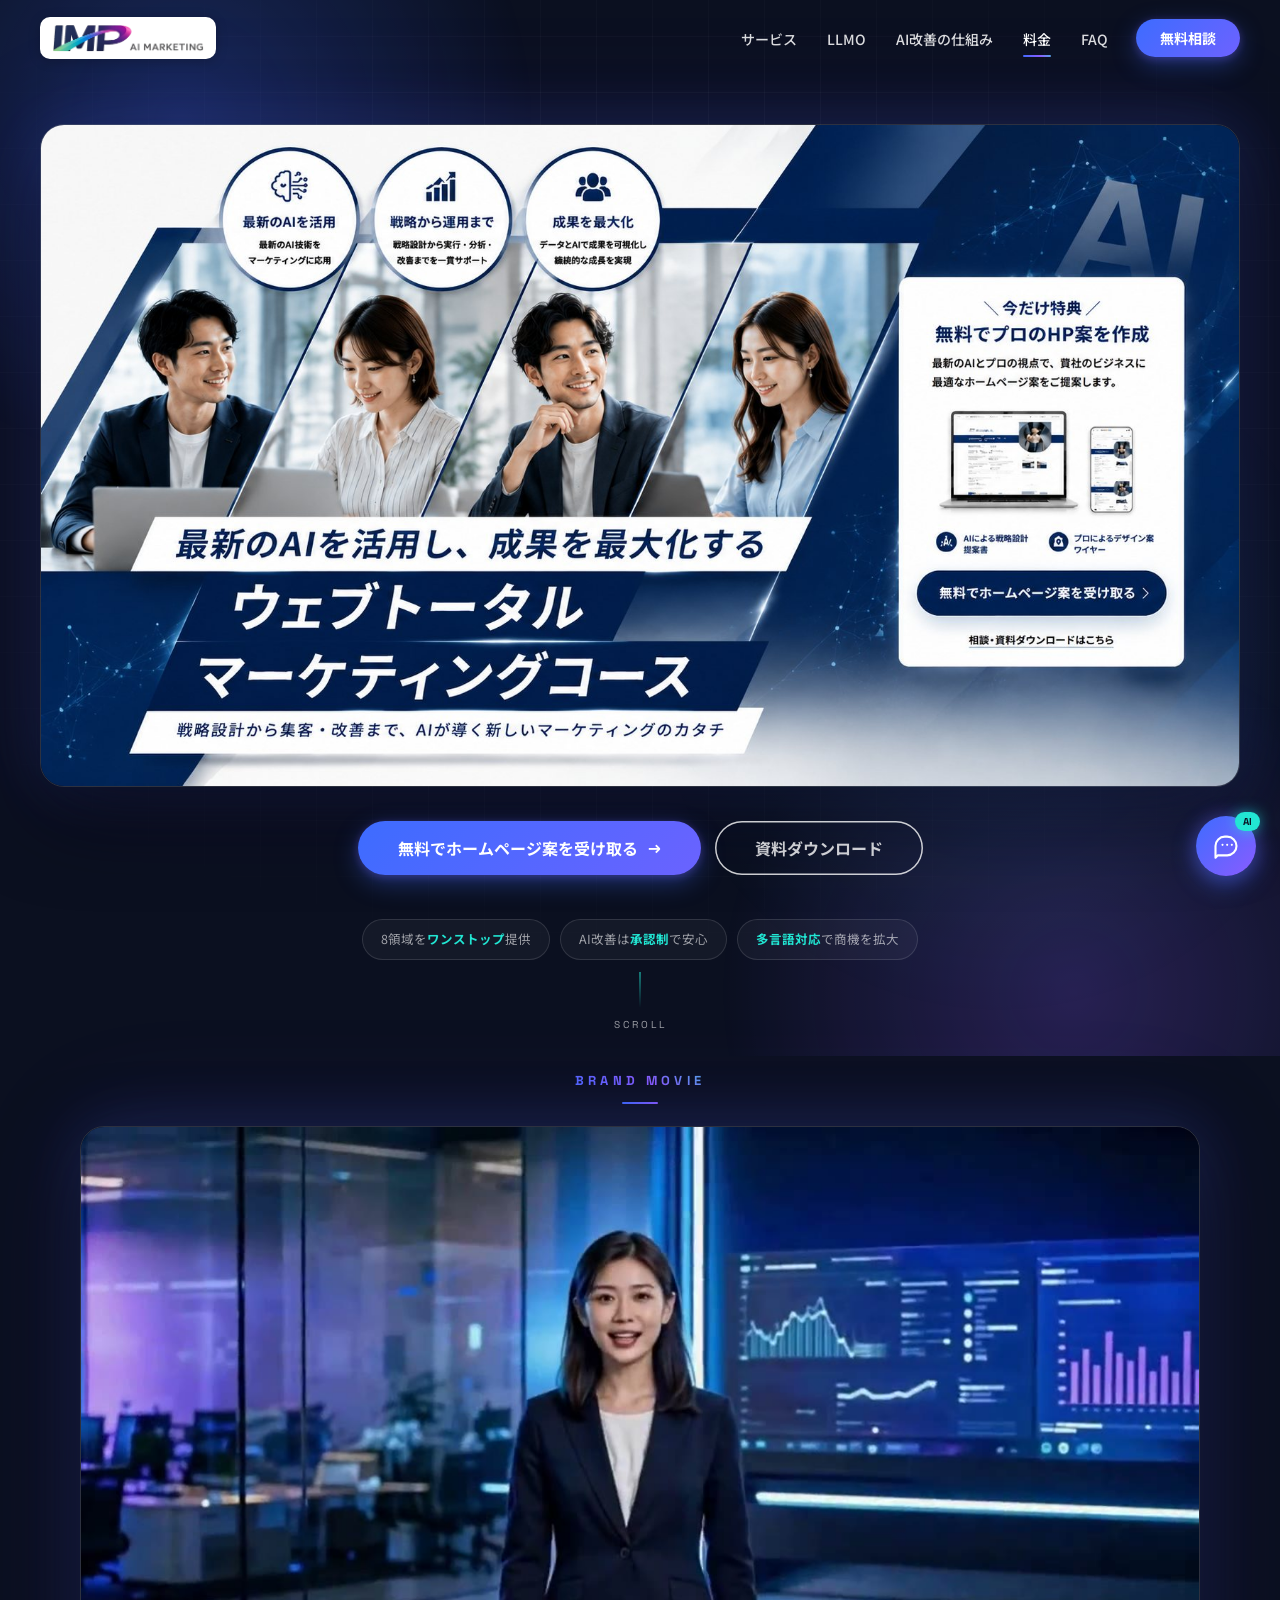
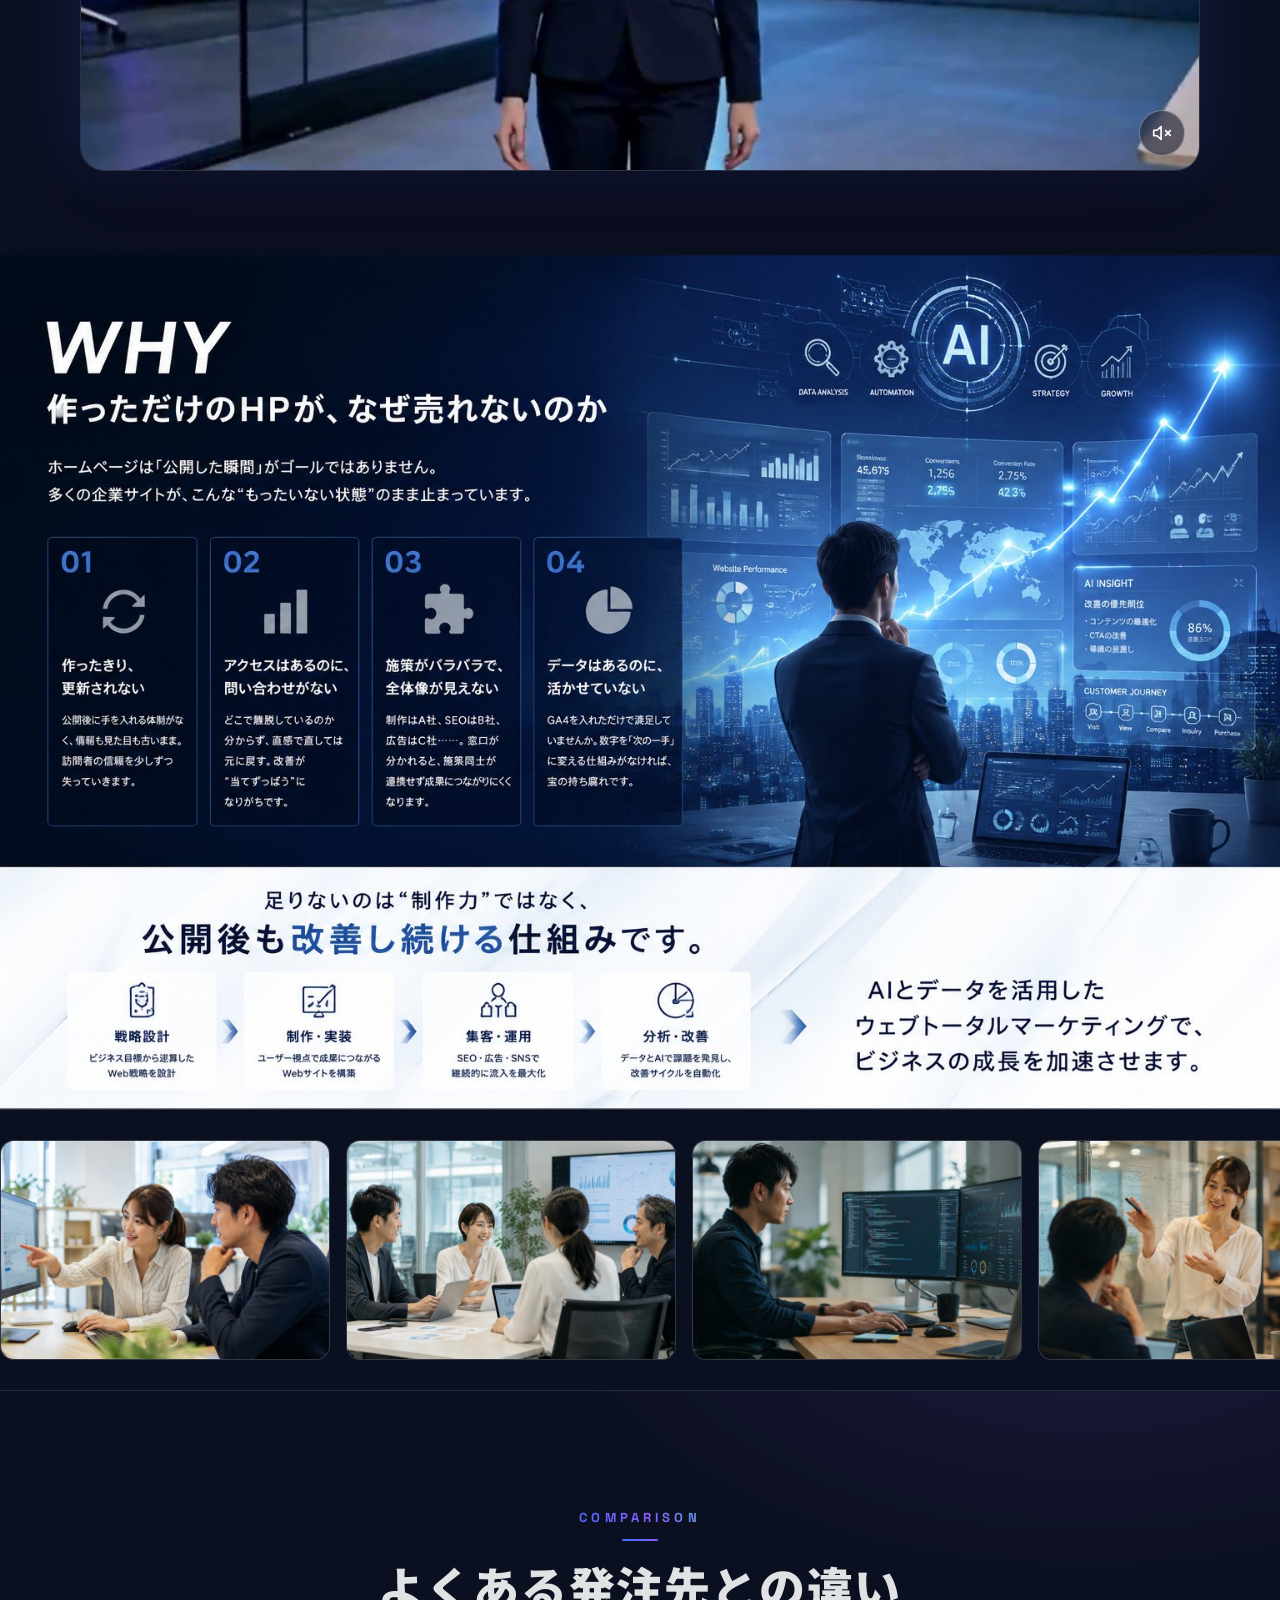
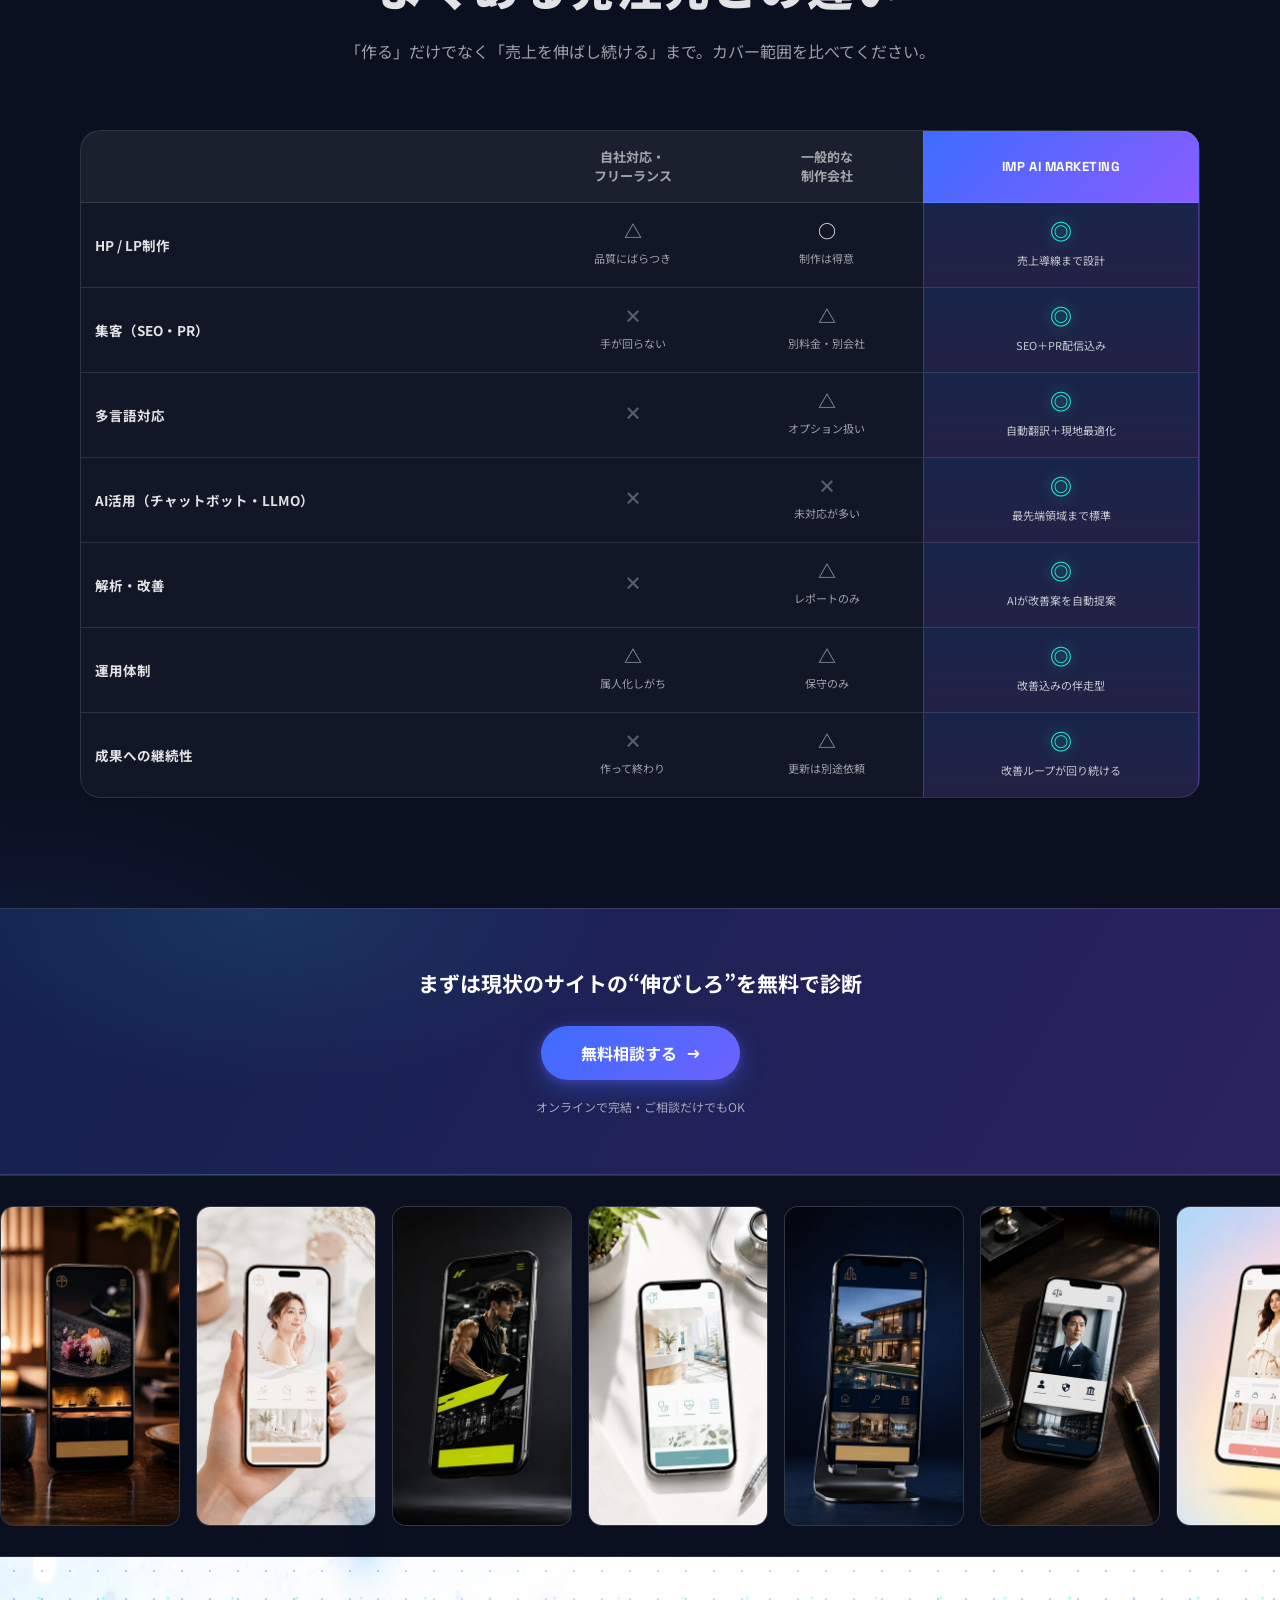
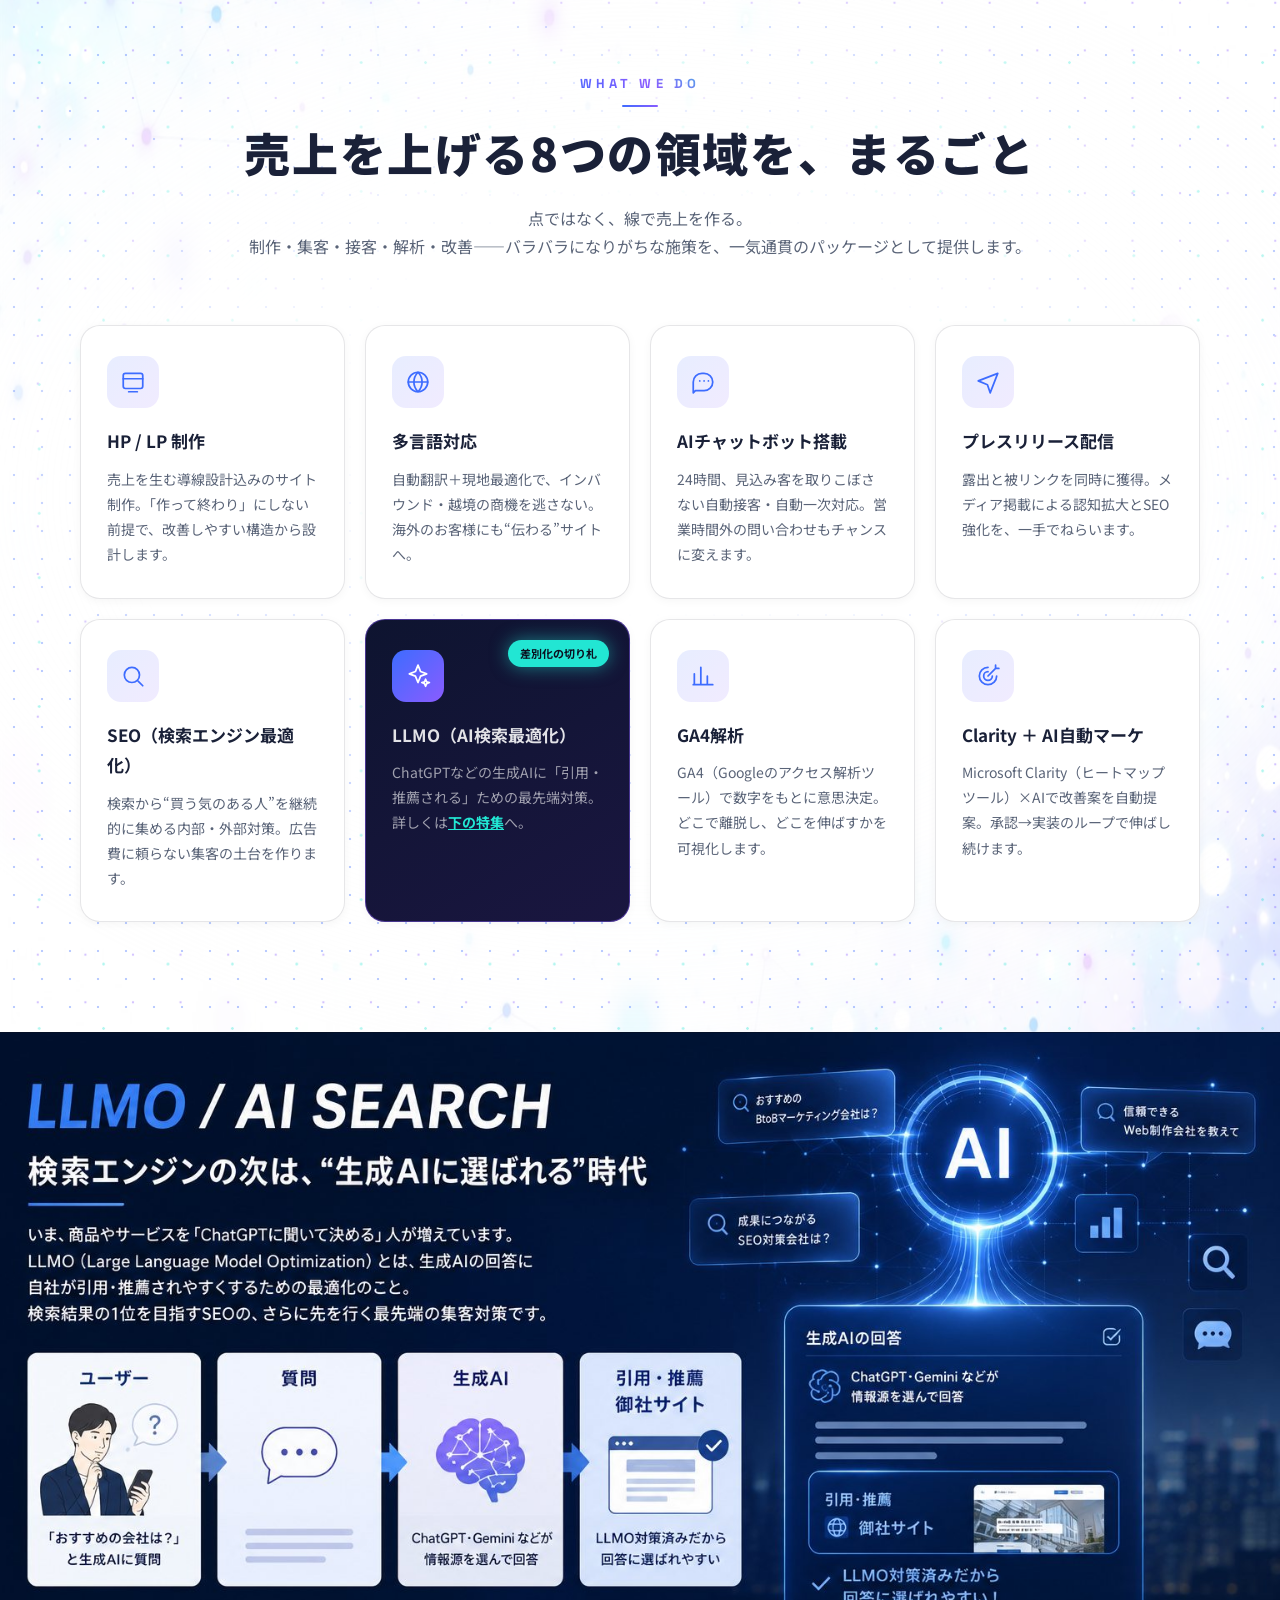
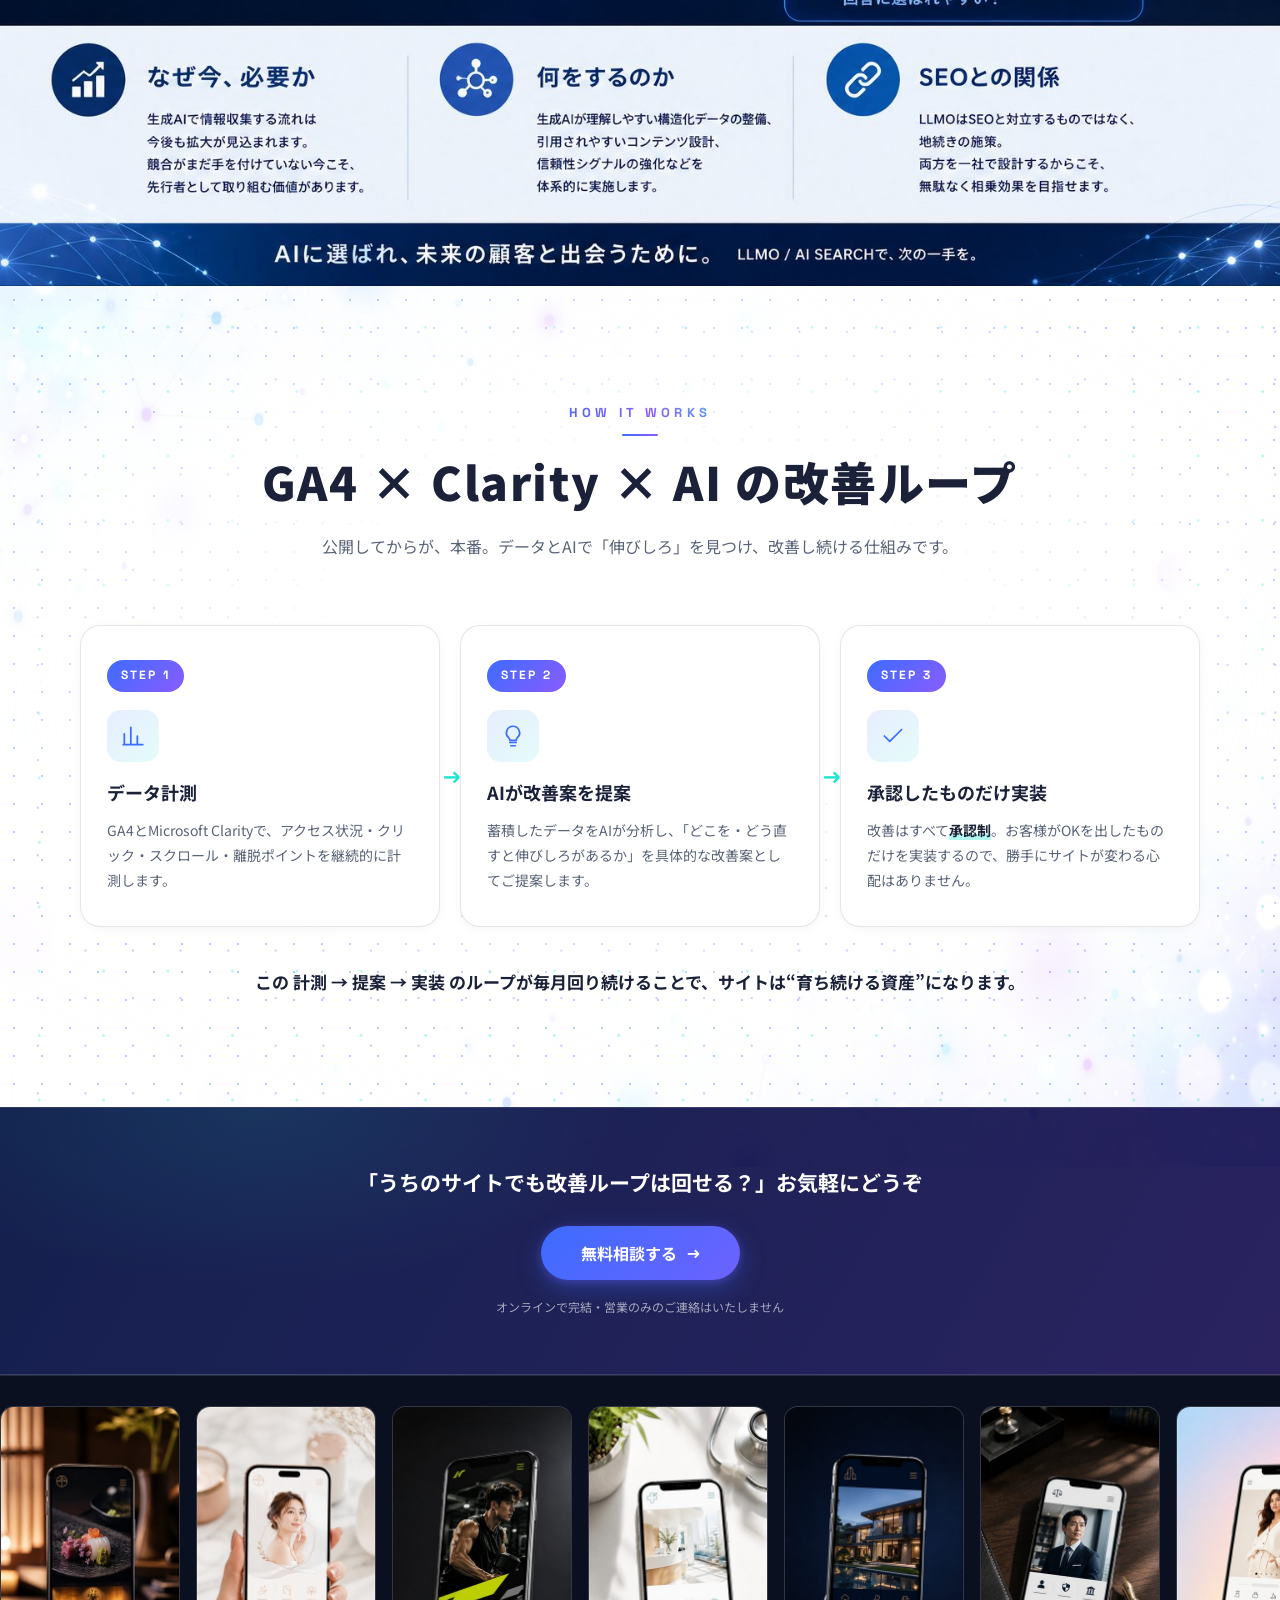
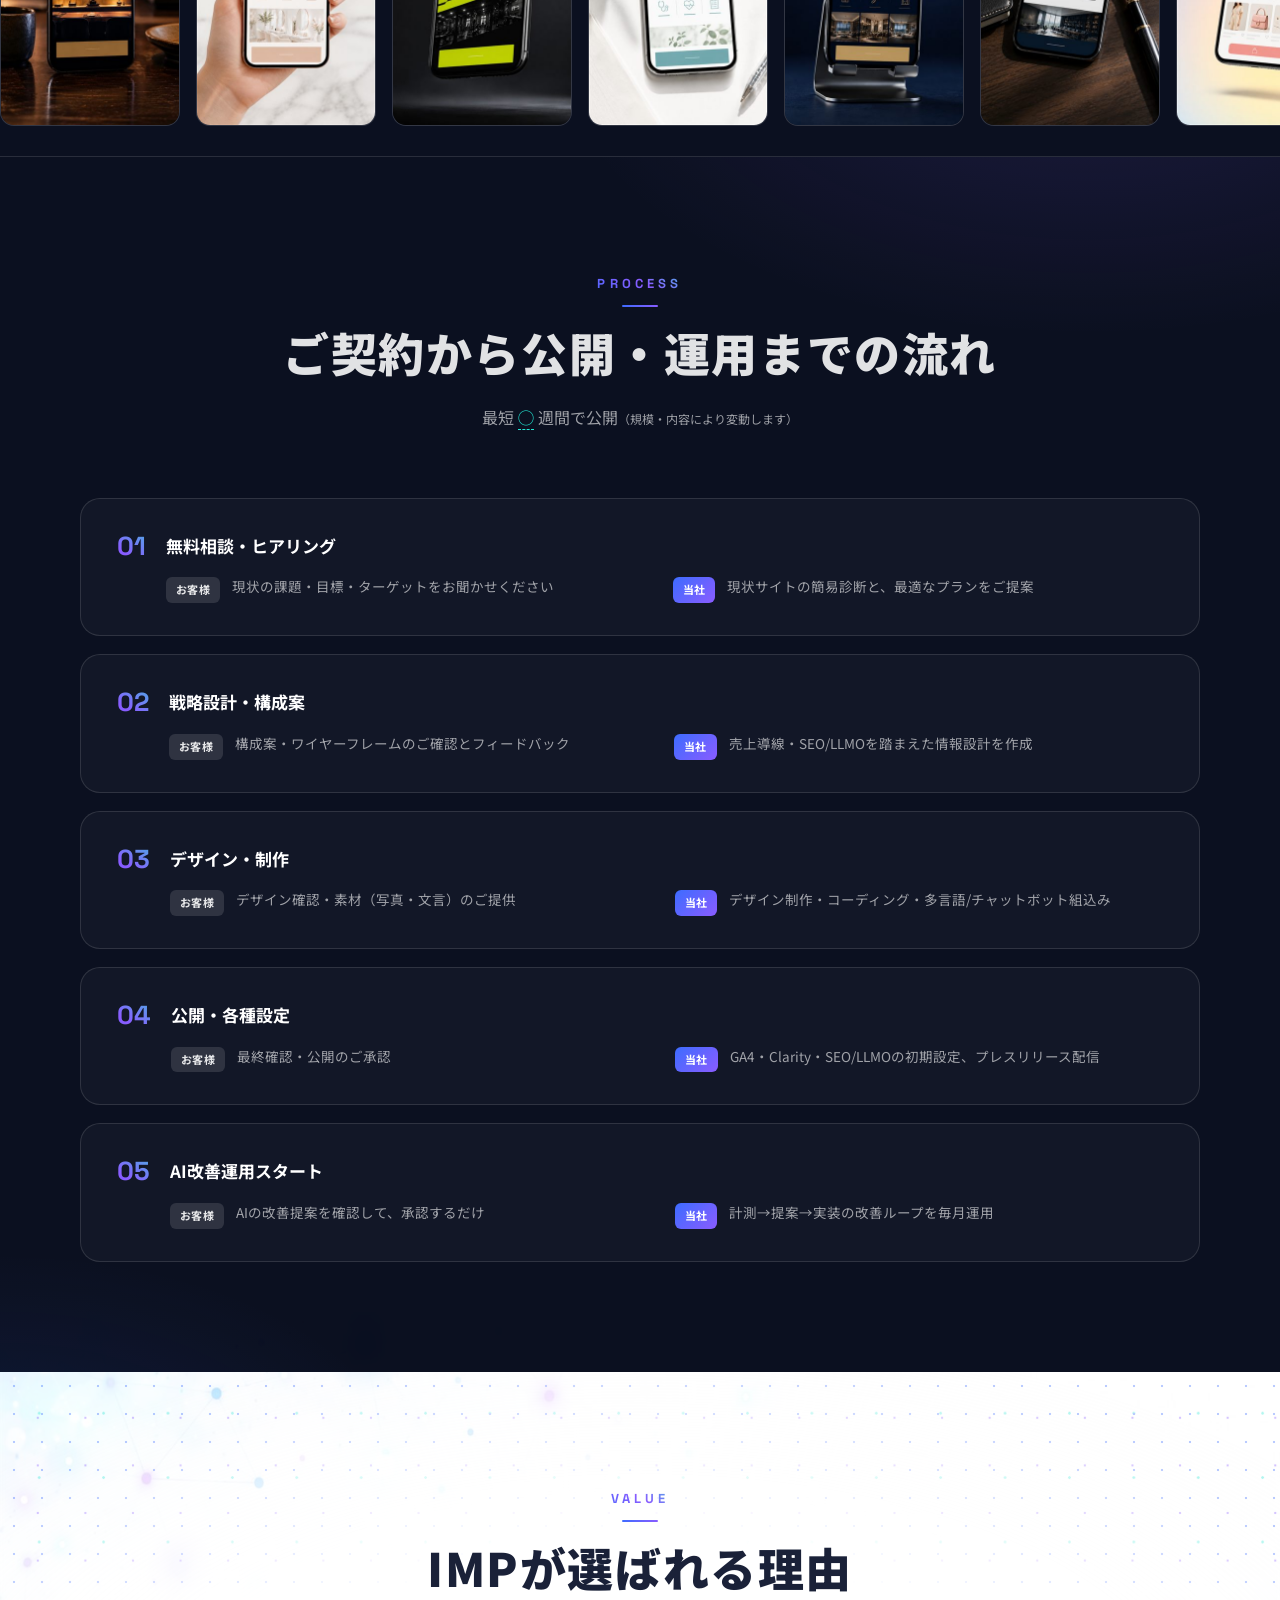
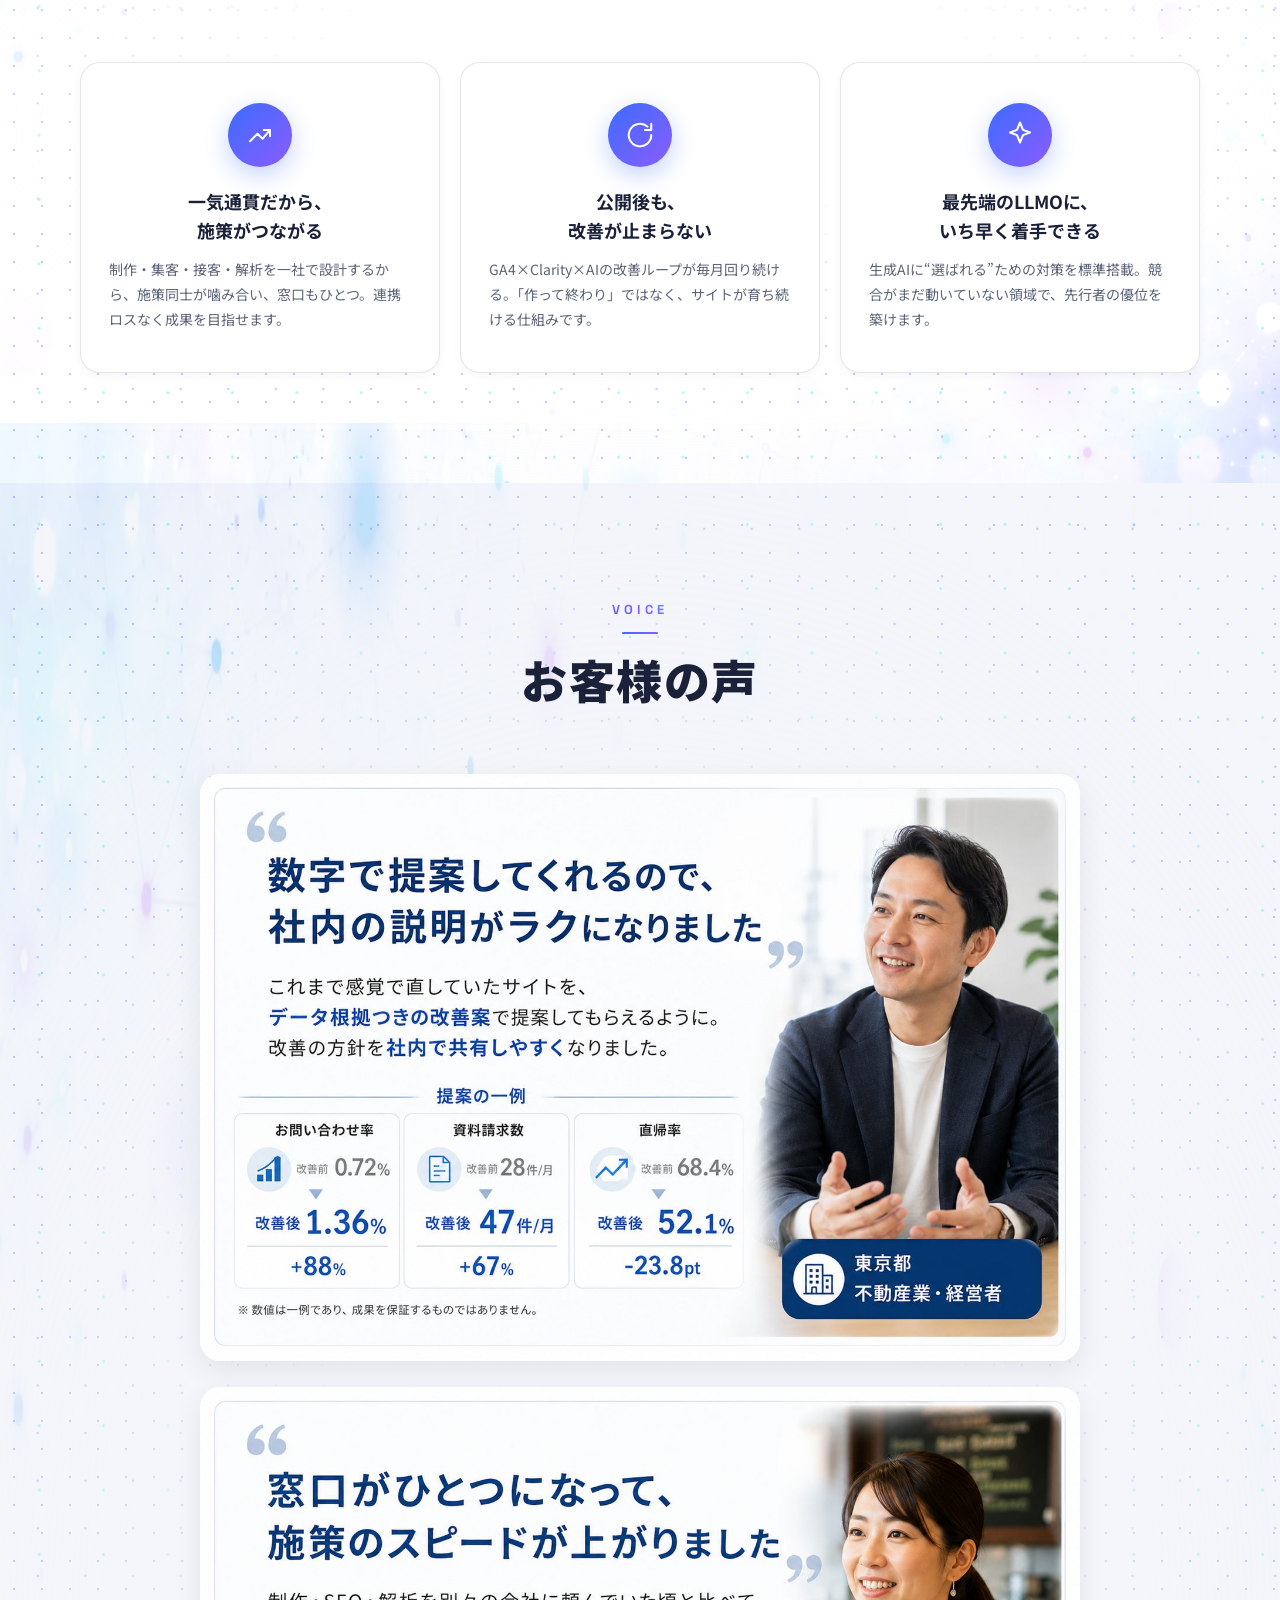
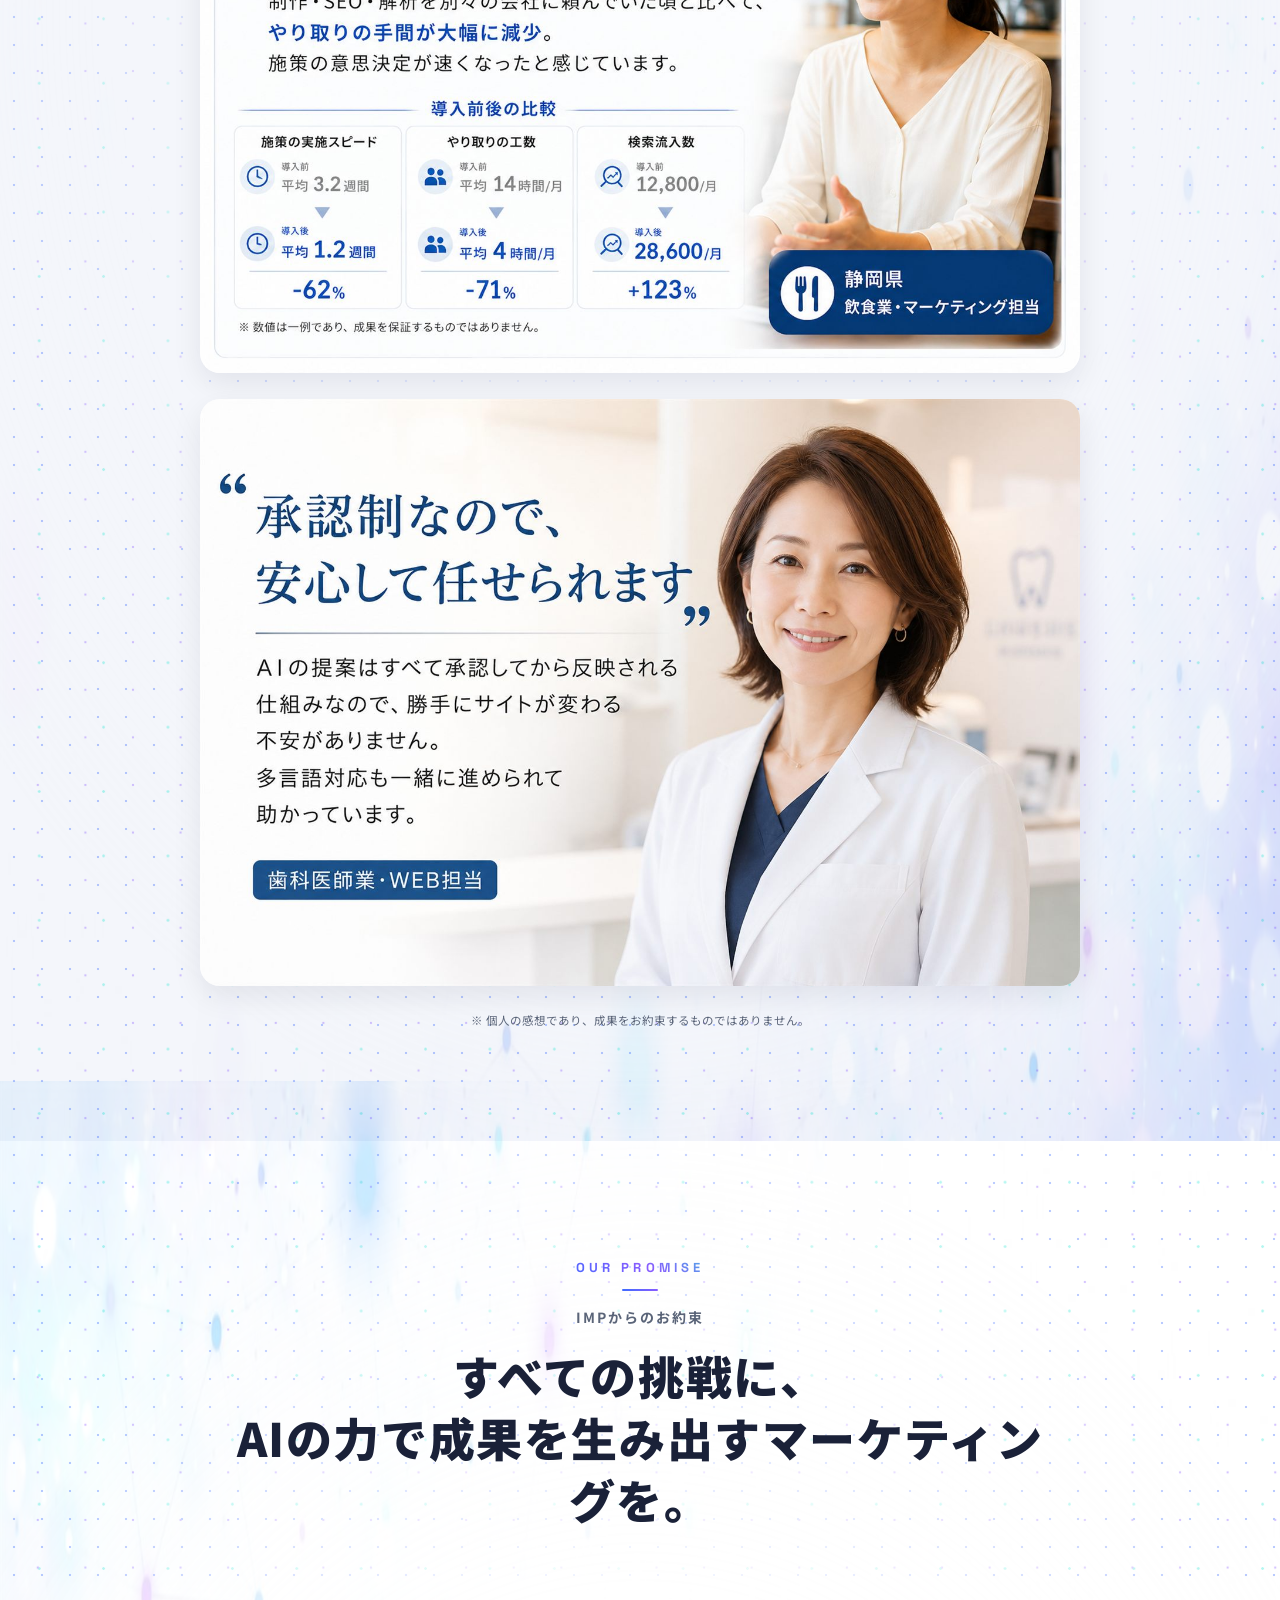
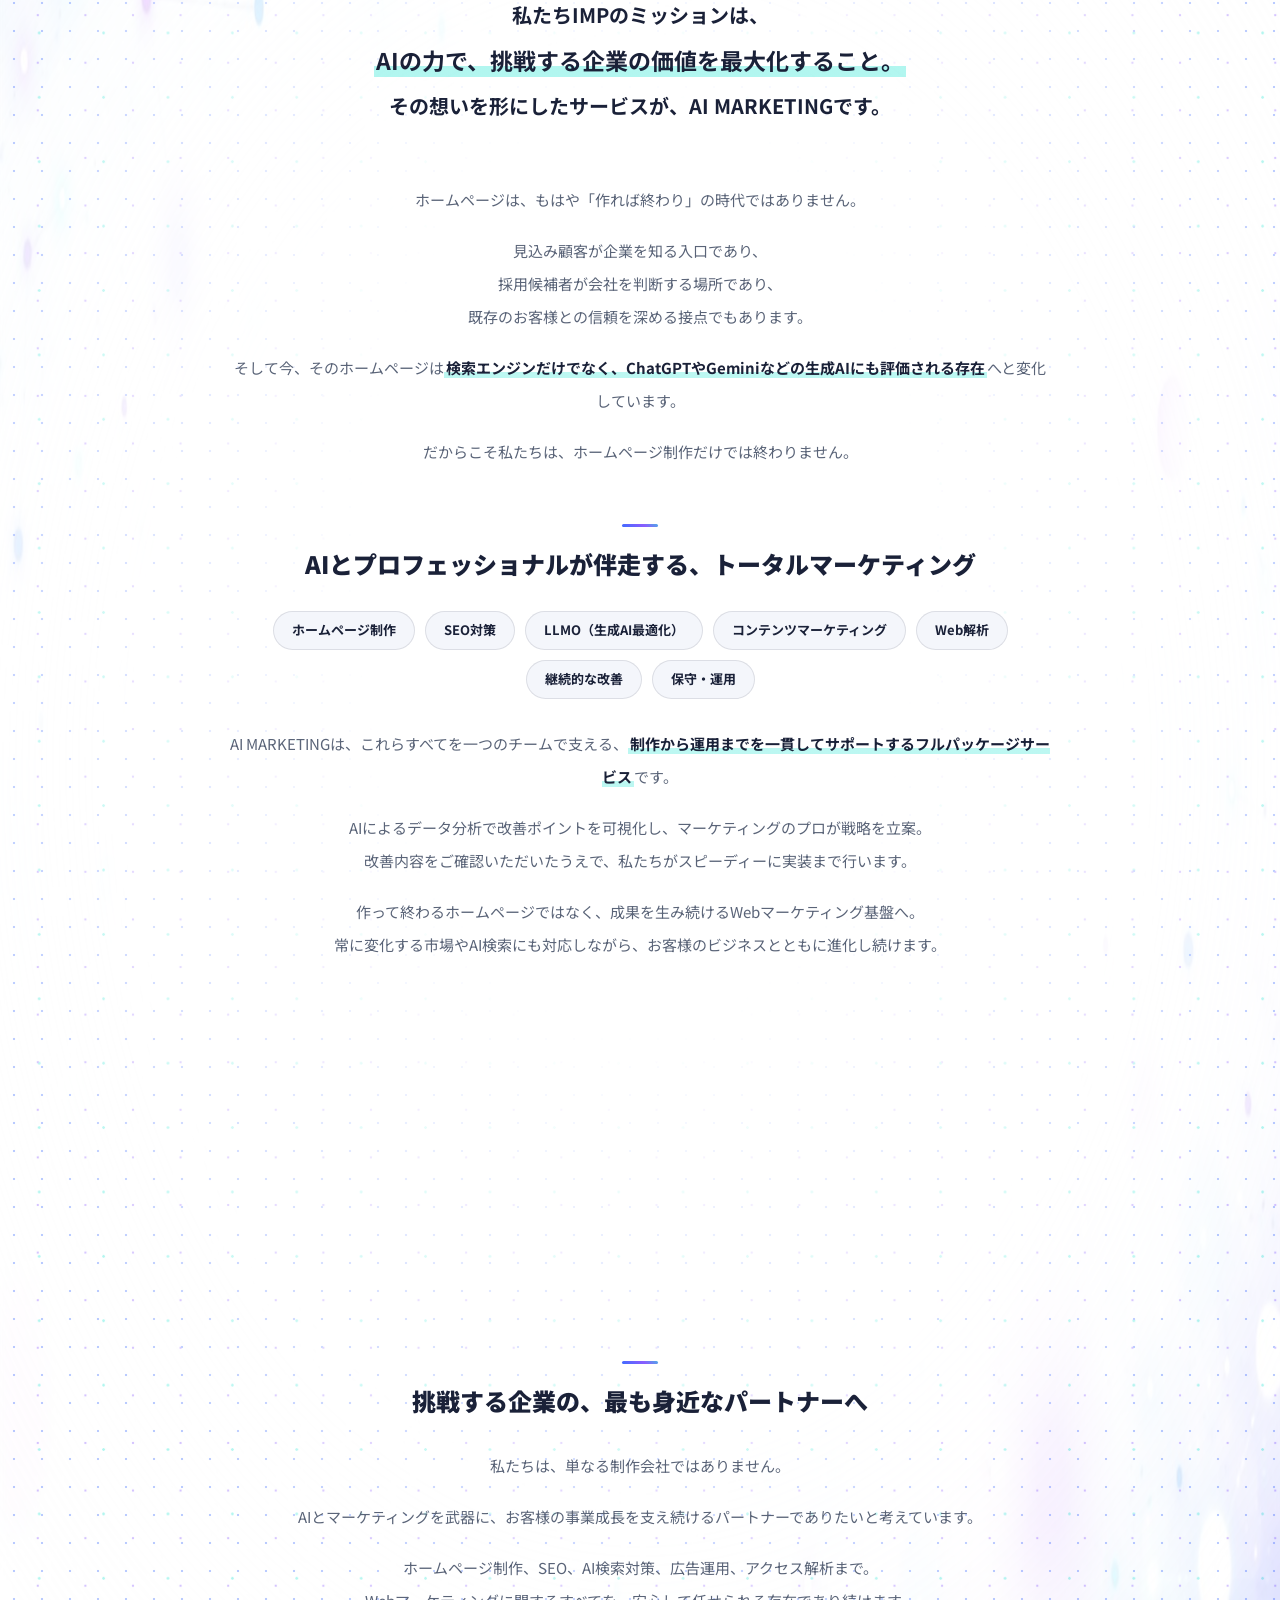
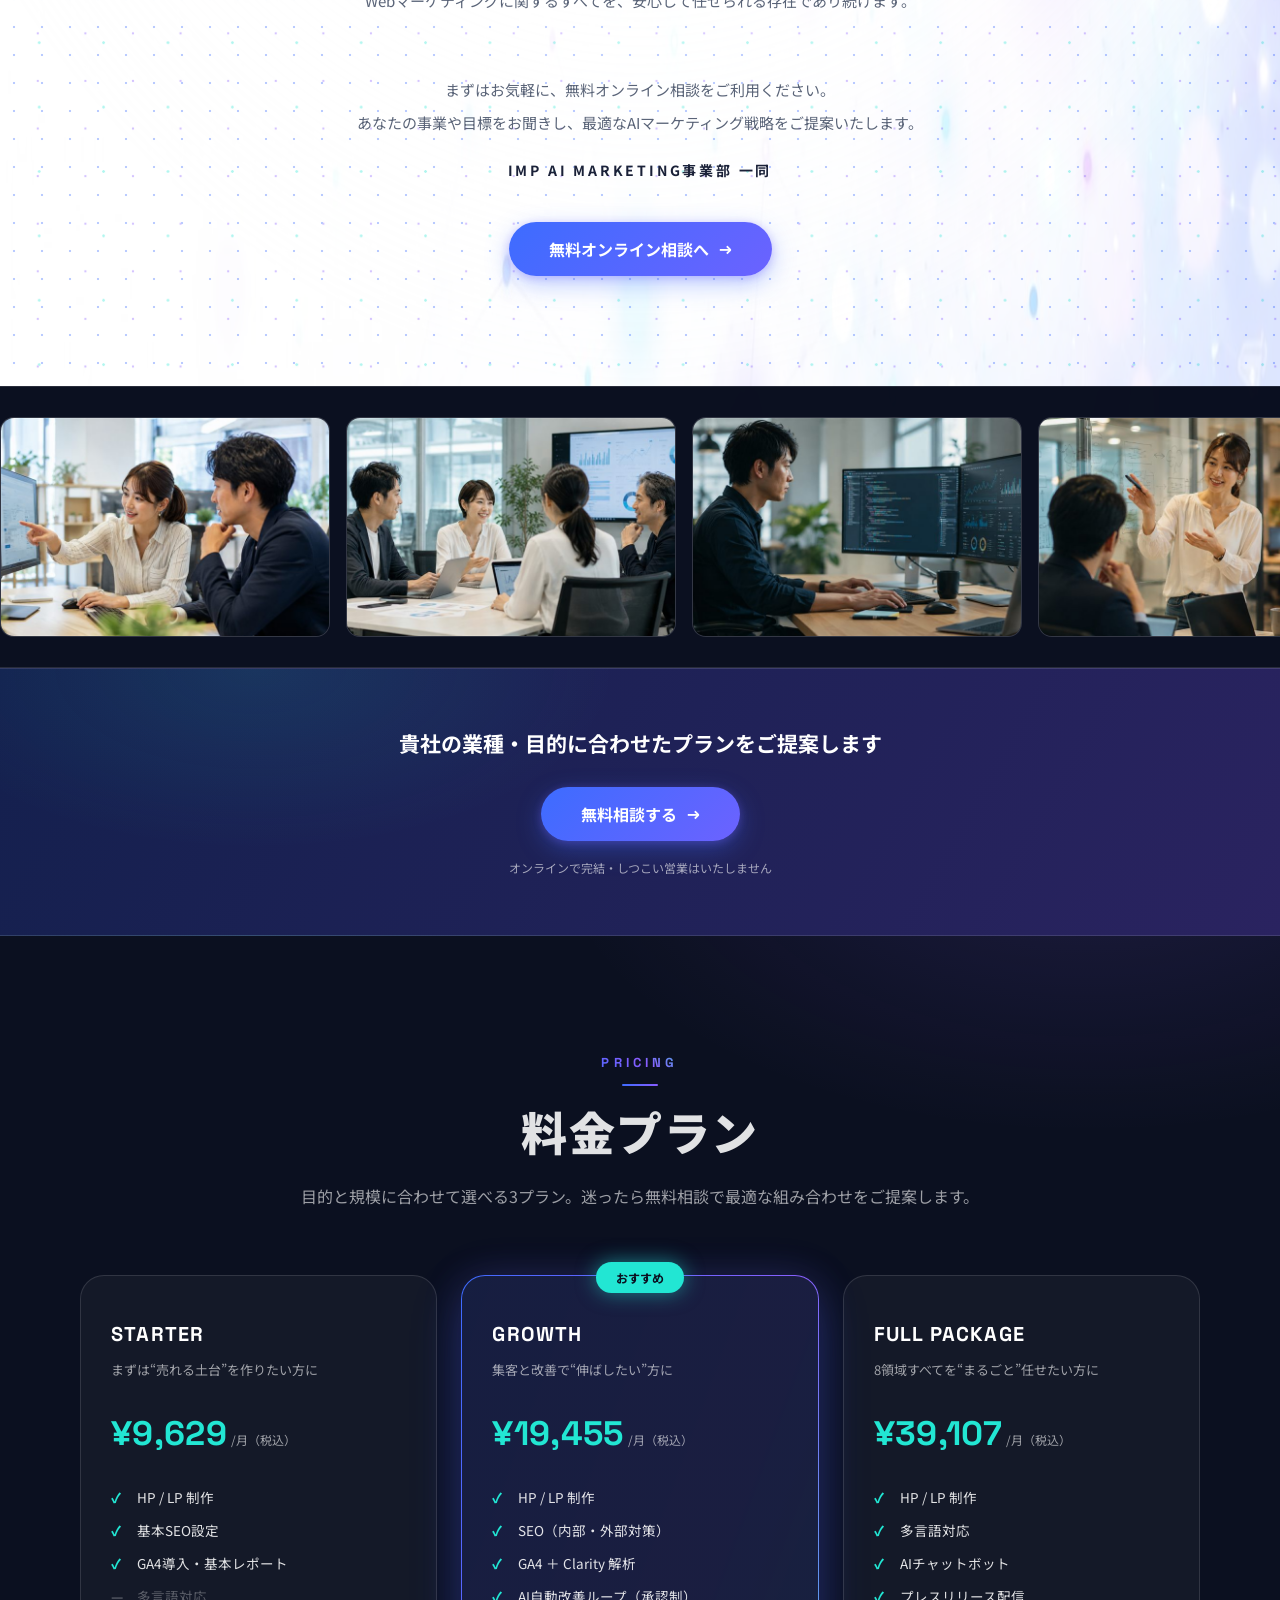
==== index.html @ d8e773b2 "電話番号 050-5574-3220 を追加（フッター・特商法表記・JSON-LD contactPoint・llms.txt） Co-Authored-By: Claude Fable 5 <nor" ====
<!DOCTYPE html>
<html lang="ja">
<head>
  <meta charset="UTF-8">
  <meta name="viewport" content="width=device-width, initial-scale=1.0">

  <!-- ============================================================
       SEO / OGP
       ============================================================ -->
  <title>IMP AI MARKETING｜AI自動マーケティング フルパッケージ - improvement</title>
  <meta name="description" content="AIマーケティングで“作って終わり”をやめる。ホームページ制作（HP・LP）から多言語対応・AIチャットボット・PR・SEO・LLMO・GA4解析まで一社でまるごと。AIが改善案を提案し、承認したものだけ実装する、改善し続けるWebマーケティングを。">
  <meta name="robots" content="index, follow">
  <link rel="canonical" href="https://imp-aicreat.com/">

  <!-- OGP（本番ドメイン基準） -->
  <meta property="og:type" content="website">
  <meta property="og:title" content="IMP AI MARKETING｜AI自動マーケティング フルパッケージ">
  <meta property="og:description" content="HP制作・多言語・AIチャットボット・PR・SEO・LLMO・GA4解析・AI自動改善。売上を上げるWeb施策、ぜんぶ入り。">
  <meta property="og:site_name" content="improvement">
  <meta property="og:locale" content="ja_JP">
  <meta property="og:url" content="https://imp-aicreat.com/">
  <meta property="og:image" content="https://imp-aicreat.com/images/fv.jpg">

  <!-- Twitter Card -->
  <meta name="twitter:card" content="summary_large_image">
  <meta name="twitter:title" content="IMP AI MARKETING｜AI自動マーケティング フルパッケージ">
  <meta name="twitter:description" content="HP制作・多言語・AIチャットボット・PR・SEO・LLMO・GA4解析・AI自動改善。売上を上げるWeb施策、ぜんぶ入り。">
  <meta name="twitter:image" content="https://imp-aicreat.com/images/fv.jpg">

  <!-- アイコン・テーマカラー -->
  <link rel="icon" type="image/png" sizes="192x192" href="images/favicon.png">
  <link rel="apple-touch-icon" href="images/apple-touch-icon.png">
  <meta name="theme-color" content="#0B1020">

  <!-- フォント：和文 Noto Sans JP / 欧文見出し Space Grotesk -->
  <link rel="preconnect" href="https://fonts.googleapis.com">
  <link rel="preconnect" href="https://fonts.gstatic.com" crossorigin>
  <link href="https://fonts.googleapis.com/css2?family=Noto+Sans+JP:wght@400;500;700;900&family=Space+Grotesk:wght@400;500;700&display=swap" rel="stylesheet">

  <link rel="stylesheet" href="style.css">

  <!-- FV画像はLCP要素のため最優先で読み込む -->
  <link rel="preload" as="image" href="images/fv.jpg" fetchpriority="high">

  <!-- ============================================================
       構造化データ（JSON-LD）
       Organization + WebSite + Service（料金Offer付き）+ BreadcrumbList
       ※お客様の声の数値はReview/AggregateRatingとして構造化しない（景表法配慮）
       TODO: 公式SNS開設後、Organization に "sameAs": [URL...] を追加
       ============================================================ -->
  <script type="application/ld+json">
  {
    "@context": "https://schema.org",
    "@graph": [
      {
        "@type": "Organization",
        "@id": "https://imp-aicreat.com/#organization",
        "name": "improvement",
        "alternateName": "IMP",
        "url": "https://imp-aicreat.com/",
        "logo": "https://imp-aicreat.com/images/logo.png",
        "description": "AIの力で挑戦する企業の価値を最大化する、AI自動マーケティングのフルパッケージサービス。",
        "slogan": "Keep improving. ― 改善に、終わりはない。",
        "department": { "@type": "Organization", "name": "IMPメディア事業部" },
        "contactPoint": {
          "@type": "ContactPoint",
          "contactType": "sales",
          "telephone": "+81-50-5574-3220",
          "email": "support@imp-aicreat.com",
          "availableLanguage": ["ja", "en", "zh"]
        }
      },
      {
        "@type": "WebSite",
        "@id": "https://imp-aicreat.com/#website",
        "name": "IMP AI MARKETING",
        "url": "https://imp-aicreat.com/",
        "inLanguage": "ja",
        "publisher": { "@id": "https://imp-aicreat.com/#organization" }
      },
      {
        "@type": "Service",
        "name": "IMP AI MARKETING",
        "serviceType": "AI自動マーケティング／ホームページ制作・運用",
        "provider": { "@id": "https://imp-aicreat.com/#organization" },
        "areaServed": { "@type": "Country", "name": "日本" },
        "description": "HP/LP制作・多言語対応・AIチャットボット・PR配信・SEO・LLMO・GA4解析・AI自動改善を一気通貫で提供するフルパッケージ。",
        "offers": {
          "@type": "OfferCatalog",
          "name": "料金プラン",
          "itemListElement": [
            {
              "@type": "Offer",
              "name": "STARTER",
              "price": "9800",
              "priceCurrency": "JPY",
              "description": "売れる土台を作りたい方向け。月額（税込）",
              "url": "https://imp-aicreat.com/#pricing"
            },
            {
              "@type": "Offer",
              "name": "GROWTH",
              "price": "19800",
              "priceCurrency": "JPY",
              "description": "集客と改善で伸ばしたい方向け。月額（税込）",
              "url": "https://imp-aicreat.com/#pricing"
            },
            {
              "@type": "Offer",
              "name": "FULL PACKAGE",
              "price": "39800",
              "priceCurrency": "JPY",
              "description": "8領域すべてを任せたい方向け。月額（税込）",
              "url": "https://imp-aicreat.com/#pricing"
            }
          ]
        }
      },
      {
        "@type": "BreadcrumbList",
        "itemListElement": [
          {
            "@type": "ListItem",
            "position": 1,
            "name": "ホーム",
            "item": "https://imp-aicreat.com/"
          }
        ]
      }
    ]
  }
  </script>
</head>
<body>

<!-- スクロールプログレスバー（ページ最上部の極細グラデ） -->
<div class="scroll-progress" aria-hidden="true"><span id="scrollProgress"></span></div>

<!-- ============================================================
     ヘッダー（固定 / スクロールで縮小＋半透明ブラー）
     ============================================================ -->
<header class="header" id="header">
  <div class="header__inner">
    <a href="#top" class="header__logo" aria-label="IMP AI MARKETING トップへ">
      <img src="images/logo.png" alt="IMP AI MARKETING" width="640" height="118" fetchpriority="high">
    </a>
    <nav class="gnav" aria-label="グローバルナビゲーション">
      <ul class="gnav__list">
        <li><a href="#what">サービス</a></li>
        <li><a href="#llmo">LLMO</a></li>
        <li><a href="#how">AI改善の仕組み</a></li>
        <li><a href="#pricing">料金</a></li>
        <li><a href="#faq">FAQ</a></li>
      </ul>
    </nav>
    <a href="#contact" class="btn btn--primary header__cta">無料相談</a>
    <button class="menu-btn" id="menuBtn" aria-label="メニューを開く" aria-expanded="false" aria-controls="spMenu">
      <span></span><span></span><span></span>
    </button>
  </div>
  <!-- スマホ用メニュー -->
  <nav class="sp-menu" id="spMenu" aria-label="モバイルナビゲーション">
    <ul>
      <li><a href="#what">サービス</a></li>
      <li><a href="#llmo">LLMO（AI検索最適化）</a></li>
      <li><a href="#how">AI改善の仕組み</a></li>
      <li><a href="#process">制作の流れ</a></li>
      <li><a href="#pricing">料金プラン</a></li>
      <li><a href="#faq">よくある質問</a></li>
      <li><a href="#contact" class="sp-menu__cta">無料相談する</a></li>
    </ul>
  </nav>
</header>

<main id="top">

<!-- ============================================================
     1. ヒーロー（メインビジュアル）
     ============================================================ -->
<section class="hero" id="hero">
  <div class="hero__bg" aria-hidden="true">
    <div class="hero__grid"></div>
    <div class="hero__aurora hero__aurora--1"></div>
    <div class="hero__aurora hero__aurora--2"></div>
    <div class="hero__aurora hero__aurora--3"></div>
  </div>
  <div class="hero__inner hero__inner--fv">
    <h1 class="sr-only">最新のAIを活用し、成果を最大化する ウェブトータルマーケティングコース｜IMP AI MARKETING</h1>
    <!-- FVキービジュアル：画像内に特典カードがあるため全体を相談フォームへのリンクにする -->
    <a href="#contact" class="hero__fv reveal-fv" aria-label="今だけ特典：無料でプロのHP案を作成。無料相談フォームへ">
      <img src="images/fv.jpg" width="1688" height="932" fetchpriority="high"
           alt="最新のAIを活用し、成果を最大化する ウェブトータルマーケティングコース。戦略設計から集客・改善まで、AIが導く新しいマーケティングのカタチ。今だけ特典：無料でプロのHP案を作成">
    </a>
    <div class="hero__cta hero__seq hero__seq--1">
      <a href="#contact" class="btn btn--primary btn--lg" data-magnetic>無料でホームページ案を受け取る<span class="btn__arrow" aria-hidden="true">→</span></a>
      <a href="#contact" class="btn btn--ghost btn--lg" data-magnetic>資料ダウンロード</a>
    </div>
    <!-- 信頼バッジ（事実ベースのみ） -->
    <ul class="hero__badges hero__seq hero__seq--2">
      <li><span data-countup="8">8</span>領域を<strong>ワンストップ</strong>提供</li>
      <li>AI改善は<strong>承認制</strong>で安心</li>
      <li><strong>多言語対応</strong>で商機を拡大</li>
    </ul>
  </div>
  <div class="hero__scroll" aria-hidden="true"><span></span>SCROLL</div>
</section>

<!-- ============================================================
     ブランドムービー（ヒーロー直下）
     ミュート自動再生＋ループ。画面外では自動停止して負荷を抑える。
     音声は右下のボタンでON/OFF（reduced-motion時は自動再生せず
     ネイティブコントロールを表示）
     ============================================================ -->
<section class="movie" aria-label="サービス紹介ムービー">
  <div class="container movie__inner">
    <p class="section-label reveal">BRAND MOVIE</p>
    <div class="movie__frame reveal">
      <video id="brandMovie"
             src="videos/imp-movie.mp4"
             poster="videos/imp-movie-poster.jpg"
             width="1280" height="736"
             autoplay muted loop playsinline preload="metadata"
             aria-label="IMP AI MARKETING サービス紹介ムービー（テロップ付き）"></video>
      <button type="button" class="movie__sound" id="movieSound" aria-label="音声をオンにする" aria-pressed="false">
        <!-- 音声OFF時のアイコン -->
        <svg class="movie__icon-off" viewBox="0 0 24 24" fill="none" stroke="currentColor" stroke-width="1.8" stroke-linecap="round" stroke-linejoin="round" aria-hidden="true"><path d="M11 5 6.5 9H3v6h3.5L11 19V5z"/><path d="M16 9.5l5 5M21 9.5l-5 5"/></svg>
        <!-- 音声ON時のアイコン -->
        <svg class="movie__icon-on" viewBox="0 0 24 24" fill="none" stroke="currentColor" stroke-width="1.8" stroke-linecap="round" stroke-linejoin="round" aria-hidden="true"><path d="M11 5 6.5 9H3v6h3.5L11 19V5z"/><path d="M15.5 8.5a5 5 0 0 1 0 7M18.5 6a9 9 0 0 1 0 12"/></svg>
      </button>
    </div>
  </div>
</section>

<!-- ============================================================
     2. 課題提起（WHY）※デザイン画像で丸ごと表示
     ============================================================ -->
<section class="section-visual" id="why">
  <h2 class="sr-only">WHY──作っただけのHPが、なぜ売れないのか</h2>
  <img src="images/why.jpg" width="1536" height="1024" loading="lazy" decoding="async"
       class="section-visual__img reveal img-mask"
       alt="作っただけのHPが、なぜ売れないのか。よくある4つの課題：01 作ったきり更新されない、02 アクセスはあるのに問い合わせがない、03 施策がバラバラで全体像が見えない、04 データはあるのに活かせていない。足りないのは“制作力”ではなく、公開後も改善し続ける仕組みです。戦略設計・制作実装・集客運用・分析改善のサイクルを、AIとデータを活用したウェブトータルマーケティングで加速させます。">
</section>

<!-- ============================================================
     無限マーキー（画像帯が自動で左へ流れ続けるギャラリー）
     TODO: 要確認（images/marquee/01.jpg〜08.jpg は仮画像。
     実画像を同じファイル名で上書きすればHTMLの変更は不要。
     枚数を変える場合は下のセットA・Bを同じ内容に揃えること）
     ============================================================ -->
<section class="marquee" aria-label="ギャラリー">
  <div class="marquee__viewport">
    <!-- 画像セットA -->
    <ul class="marquee__track">
      <li class="marquee__item"><img src="images/marquee/01.jpg" width="800" height="450" alt="" loading="lazy" decoding="async"></li>
      <li class="marquee__item"><img src="images/marquee/02.jpg" width="800" height="450" alt="" loading="lazy" decoding="async"></li>
      <li class="marquee__item"><img src="images/marquee/03.jpg" width="800" height="450" alt="" loading="lazy" decoding="async"></li>
      <li class="marquee__item"><img src="images/marquee/04.jpg" width="800" height="450" alt="" loading="lazy" decoding="async"></li>
      <li class="marquee__item"><img src="images/marquee/05.jpg" width="800" height="450" alt="" loading="lazy" decoding="async"></li>
      <li class="marquee__item"><img src="images/marquee/06.jpg" width="800" height="450" alt="" loading="lazy" decoding="async"></li>
      <li class="marquee__item"><img src="images/marquee/07.jpg" width="800" height="450" alt="" loading="lazy" decoding="async"></li>
      <li class="marquee__item"><img src="images/marquee/08.jpg" width="800" height="450" alt="" loading="lazy" decoding="async"></li>
    </ul>
    <!-- 画像セットB（Aの完全複製。ループの継ぎ目を消すためのもの） -->
    <ul class="marquee__track" aria-hidden="true">
      <li class="marquee__item"><img src="images/marquee/01.jpg" width="800" height="450" alt="" loading="lazy" decoding="async"></li>
      <li class="marquee__item"><img src="images/marquee/02.jpg" width="800" height="450" alt="" loading="lazy" decoding="async"></li>
      <li class="marquee__item"><img src="images/marquee/03.jpg" width="800" height="450" alt="" loading="lazy" decoding="async"></li>
      <li class="marquee__item"><img src="images/marquee/04.jpg" width="800" height="450" alt="" loading="lazy" decoding="async"></li>
      <li class="marquee__item"><img src="images/marquee/05.jpg" width="800" height="450" alt="" loading="lazy" decoding="async"></li>
      <li class="marquee__item"><img src="images/marquee/06.jpg" width="800" height="450" alt="" loading="lazy" decoding="async"></li>
      <li class="marquee__item"><img src="images/marquee/07.jpg" width="800" height="450" alt="" loading="lazy" decoding="async"></li>
      <li class="marquee__item"><img src="images/marquee/08.jpg" width="800" height="450" alt="" loading="lazy" decoding="async"></li>
    </ul>
  </div>
</section>

<!-- ============================================================
     3. 比較表（COMPARISON）
     ============================================================ -->
<section class="section section--dark" id="comparison">
  <div class="container">
    <header class="section-head reveal">
      <p class="section-label">COMPARISON</p>
      <h2 class="section-title">よくある発注先との違い</h2>
      <p class="section-lead">「作る」だけでなく「売上を伸ばし続ける」まで。カバー範囲を比べてください。</p>
    </header>
    <!-- モバイルのみ表示されるスワイプ誘導 -->
    <p class="table-hint">👉 表は横にスワイプして比較できます</p>
    <div class="table-wrap reveal">
      <table class="compare-table">
        <thead>
          <tr>
            <th scope="col" class="compare-table__axis"></th>
            <th scope="col">自社対応・<br>フリーランス</th>
            <th scope="col">一般的な<br>制作会社</th>
            <th scope="col" class="is-ours"><span class="compare-table__brand">IMP AI MARKETING</span></th>
          </tr>
        </thead>
        <tbody>
          <tr>
            <th scope="row">HP / LP制作</th>
            <td><span class="mark mark--tri">△</span><small>品質にばらつき</small></td>
            <td><span class="mark mark--ok">○</span><small>制作は得意</small></td>
            <td class="is-ours"><span class="mark mark--best">◎</span><small>売上導線まで設計</small></td>
          </tr>
          <tr>
            <th scope="row">集客（SEO・PR）</th>
            <td><span class="mark mark--ng">×</span><small>手が回らない</small></td>
            <td><span class="mark mark--tri">△</span><small>別料金・別会社</small></td>
            <td class="is-ours"><span class="mark mark--best">◎</span><small>SEO＋PR配信込み</small></td>
          </tr>
          <tr>
            <th scope="row">多言語対応</th>
            <td><span class="mark mark--ng">×</span></td>
            <td><span class="mark mark--tri">△</span><small>オプション扱い</small></td>
            <td class="is-ours"><span class="mark mark--best">◎</span><small>自動翻訳＋現地最適化</small></td>
          </tr>
          <tr>
            <th scope="row">AI活用（チャットボット・LLMO）</th>
            <td><span class="mark mark--ng">×</span></td>
            <td><span class="mark mark--ng">×</span><small>未対応が多い</small></td>
            <td class="is-ours"><span class="mark mark--best">◎</span><small>最先端領域まで標準</small></td>
          </tr>
          <tr>
            <th scope="row">解析・改善</th>
            <td><span class="mark mark--ng">×</span></td>
            <td><span class="mark mark--tri">△</span><small>レポートのみ</small></td>
            <td class="is-ours"><span class="mark mark--best">◎</span><small>AIが改善案を自動提案</small></td>
          </tr>
          <tr>
            <th scope="row">運用体制</th>
            <td><span class="mark mark--tri">△</span><small>属人化しがち</small></td>
            <td><span class="mark mark--tri">△</span><small>保守のみ</small></td>
            <td class="is-ours"><span class="mark mark--best">◎</span><small>改善込みの伴走型</small></td>
          </tr>
          <tr>
            <th scope="row">成果への継続性</th>
            <td><span class="mark mark--ng">×</span><small>作って終わり</small></td>
            <td><span class="mark mark--tri">△</span><small>更新は別途依頼</small></td>
            <td class="is-ours"><span class="mark mark--best">◎</span><small>改善ループが回り続ける</small></td>
          </tr>
        </tbody>
      </table>
    </div>
  </div>
</section>

<!-- CTA帯 1 -->
<section class="cta-band">
  <div class="container cta-band__inner reveal">
    <p class="cta-band__copy">まずは現状のサイトの“伸びしろ”を無料で診断</p>
    <a href="#contact" class="btn btn--primary btn--lg">無料相談する<span class="btn__arrow" aria-hidden="true">→</span></a>
    <p class="cta-band__note">オンラインで完結・ご相談だけでもOK</p>
  </div>
</section>

<!-- 無限マーキー（縦型・CTA帯1の直下）
     TODO: 画像差し替え時は images/marquee/p01.jpg〜p08.jpg を同名で上書き -->
<section class="marquee marquee--portrait" aria-label="ギャラリー">
  <div class="marquee__viewport">
    <!-- 画像セットA -->
    <ul class="marquee__track">
      <li class="marquee__item"><img src="images/marquee/p01.jpg" width="360" height="640" alt="" loading="lazy" decoding="async"></li>
      <li class="marquee__item"><img src="images/marquee/p02.jpg" width="360" height="640" alt="" loading="lazy" decoding="async"></li>
      <li class="marquee__item"><img src="images/marquee/p03.jpg" width="360" height="640" alt="" loading="lazy" decoding="async"></li>
      <li class="marquee__item"><img src="images/marquee/p04.jpg" width="360" height="640" alt="" loading="lazy" decoding="async"></li>
      <li class="marquee__item"><img src="images/marquee/p05.jpg" width="360" height="640" alt="" loading="lazy" decoding="async"></li>
      <li class="marquee__item"><img src="images/marquee/p06.jpg" width="360" height="640" alt="" loading="lazy" decoding="async"></li>
      <li class="marquee__item"><img src="images/marquee/p07.jpg" width="360" height="640" alt="" loading="lazy" decoding="async"></li>
      <li class="marquee__item"><img src="images/marquee/p08.jpg" width="360" height="640" alt="" loading="lazy" decoding="async"></li>
      <li class="marquee__item"><img src="images/marquee/p09.jpg" width="360" height="640" alt="" loading="lazy" decoding="async"></li>
      <li class="marquee__item"><img src="images/marquee/p10.jpg" width="360" height="640" alt="" loading="lazy" decoding="async"></li>
      <li class="marquee__item"><img src="images/marquee/p11.jpg" width="360" height="640" alt="" loading="lazy" decoding="async"></li>
      <li class="marquee__item"><img src="images/marquee/p12.jpg" width="360" height="640" alt="" loading="lazy" decoding="async"></li>
    </ul>
    <!-- 画像セットB（Aの完全複製。ループの継ぎ目を消すためのもの） -->
    <ul class="marquee__track" aria-hidden="true">
      <li class="marquee__item"><img src="images/marquee/p01.jpg" width="360" height="640" alt="" loading="lazy" decoding="async"></li>
      <li class="marquee__item"><img src="images/marquee/p02.jpg" width="360" height="640" alt="" loading="lazy" decoding="async"></li>
      <li class="marquee__item"><img src="images/marquee/p03.jpg" width="360" height="640" alt="" loading="lazy" decoding="async"></li>
      <li class="marquee__item"><img src="images/marquee/p04.jpg" width="360" height="640" alt="" loading="lazy" decoding="async"></li>
      <li class="marquee__item"><img src="images/marquee/p05.jpg" width="360" height="640" alt="" loading="lazy" decoding="async"></li>
      <li class="marquee__item"><img src="images/marquee/p06.jpg" width="360" height="640" alt="" loading="lazy" decoding="async"></li>
      <li class="marquee__item"><img src="images/marquee/p07.jpg" width="360" height="640" alt="" loading="lazy" decoding="async"></li>
      <li class="marquee__item"><img src="images/marquee/p08.jpg" width="360" height="640" alt="" loading="lazy" decoding="async"></li>
      <li class="marquee__item"><img src="images/marquee/p09.jpg" width="360" height="640" alt="" loading="lazy" decoding="async"></li>
      <li class="marquee__item"><img src="images/marquee/p10.jpg" width="360" height="640" alt="" loading="lazy" decoding="async"></li>
      <li class="marquee__item"><img src="images/marquee/p11.jpg" width="360" height="640" alt="" loading="lazy" decoding="async"></li>
      <li class="marquee__item"><img src="images/marquee/p12.jpg" width="360" height="640" alt="" loading="lazy" decoding="async"></li>
    </ul>
  </div>
</section>

<!-- ============================================================
     4. 提供価値 8本柱（WHAT WE DO）
     ============================================================ -->
<section class="section section--light" id="what">
  <div class="container">
    <header class="section-head reveal">
      <p class="section-label">WHAT WE DO</p>
      <h2 class="section-title">売上を上げる8つの領域を、<br class="sp-only">まるごと</h2>
      <p class="section-lead">
        点ではなく、線で売上を作る。<br class="pc-only">
        制作・集客・接客・解析・改善——バラバラになりがちな施策を、一気通貫のパッケージとして提供します。
      </p>
    </header>
    <div class="value-grid">
      <!-- 1 HP/LP制作 -->
      <article class="value-card reveal">
        <div class="value-card__icon" aria-hidden="true">
          <svg viewBox="0 0 24 24" fill="none" stroke="currentColor" stroke-width="1.6" stroke-linecap="round" stroke-linejoin="round"><rect x="3" y="4" width="18" height="14" rx="2"/><path d="M3 9h18M8 21h8"/></svg>
        </div>
        <h3>HP / LP 制作</h3>
        <p>売上を生む導線設計込みのサイト制作。「作って終わり」にしない前提で、改善しやすい構造から設計します。</p>
      </article>
      <!-- 2 多言語対応 -->
      <article class="value-card reveal">
        <div class="value-card__icon" aria-hidden="true">
          <svg viewBox="0 0 24 24" fill="none" stroke="currentColor" stroke-width="1.6" stroke-linecap="round" stroke-linejoin="round"><circle cx="12" cy="12" r="9"/><path d="M3 12h18M12 3c2.5 2.6 3.8 5.7 3.8 9s-1.3 6.4-3.8 9c-2.5-2.6-3.8-5.7-3.8-9s1.3-6.4 3.8-9z"/></svg>
        </div>
        <h3>多言語対応</h3>
        <p>自動翻訳＋現地最適化で、インバウンド・越境の商機を逃さない。海外のお客様にも“伝わる”サイトへ。</p>
      </article>
      <!-- 3 AIチャットボット -->
      <article class="value-card reveal">
        <div class="value-card__icon" aria-hidden="true">
          <svg viewBox="0 0 24 24" fill="none" stroke="currentColor" stroke-width="1.6" stroke-linecap="round" stroke-linejoin="round"><path d="M21 12a8 8 0 0 1-8 8H5l-2 2V12a8 8 0 0 1 8-8h2a8 8 0 0 1 8 8z"/><path d="M9 11h.01M13 11h.01M17 11h.01"/></svg>
        </div>
        <h3>AIチャットボット搭載</h3>
        <p>24時間、見込み客を取りこぼさない自動接客・自動一次対応。営業時間外の問い合わせもチャンスに変えます。</p>
      </article>
      <!-- 4 プレスリリース -->
      <article class="value-card reveal">
        <div class="value-card__icon" aria-hidden="true">
          <svg viewBox="0 0 24 24" fill="none" stroke="currentColor" stroke-width="1.6" stroke-linecap="round" stroke-linejoin="round"><path d="M3 11l18-7-7 18-2.5-7.5L3 11z"/></svg>
        </div>
        <h3>プレスリリース配信</h3>
        <p>露出と被リンクを同時に獲得。メディア掲載による認知拡大とSEO強化を、一手でねらいます。</p>
      </article>
      <!-- 5 SEO -->
      <article class="value-card reveal">
        <div class="value-card__icon" aria-hidden="true">
          <svg viewBox="0 0 24 24" fill="none" stroke="currentColor" stroke-width="1.6" stroke-linecap="round" stroke-linejoin="round"><circle cx="11" cy="11" r="7"/><path d="M21 21l-4.3-4.3"/></svg>
        </div>
        <h3>SEO（検索エンジン最適化）</h3>
        <p>検索から“買う気のある人”を継続的に集める内部・外部対策。広告費に頼らない集客の土台を作ります。</p>
      </article>
      <!-- 6 LLMO -->
      <article class="value-card value-card--feature reveal">
        <div class="value-card__icon" aria-hidden="true">
          <svg viewBox="0 0 24 24" fill="none" stroke="currentColor" stroke-width="1.6" stroke-linecap="round" stroke-linejoin="round"><path d="M12 2l2.4 5.9L20 10l-5.6 2.1L12 18l-2.4-5.9L4 10l5.6-2.1L12 2z"/><path d="M19 15l1 2.5L22.5 18 20 19l-1 2.5L18 19l-2.5-1 2.5-.5L19 15z"/></svg>
        </div>
        <h3>LLMO（AI検索最適化）</h3>
        <p>ChatGPTなどの生成AIに「引用・推薦される」ための最先端対策。詳しくは<a href="#llmo">下の特集</a>へ。</p>
        <span class="value-card__tag">差別化の切り札</span>
      </article>
      <!-- 7 GA4 -->
      <article class="value-card reveal">
        <div class="value-card__icon" aria-hidden="true">
          <svg viewBox="0 0 24 24" fill="none" stroke="currentColor" stroke-width="1.6" stroke-linecap="round" stroke-linejoin="round"><path d="M4 20V10M10 20V4M16 20v-8M21 20H3"/></svg>
        </div>
        <h3>GA4解析</h3>
        <p>GA4（Googleのアクセス解析ツール）で数字をもとに意思決定。どこで離脱し、どこを伸ばすかを可視化します。</p>
      </article>
      <!-- 8 Clarity + AI -->
      <article class="value-card reveal">
        <div class="value-card__icon" aria-hidden="true">
          <svg viewBox="0 0 24 24" fill="none" stroke="currentColor" stroke-width="1.6" stroke-linecap="round" stroke-linejoin="round"><path d="M12 4a8 8 0 1 0 8 8"/><path d="M12 8a4 4 0 1 0 4 4"/><path d="M12 12l7-7M19 2v3h3"/></svg>
        </div>
        <h3>Clarity ＋ AI自動マーケ</h3>
        <p>Microsoft Clarity（ヒートマップツール）×AIで改善案を自動提案。承認→実装のループで伸ばし続けます。</p>
      </article>
    </div>
  </div>
</section>

<!-- ============================================================
     5. LLMO特集（差別化の山場）※デザイン画像で丸ごと表示
     ============================================================ -->
<section class="section-visual" id="llmo">
  <h2 class="sr-only">LLMO / AI SEARCH──検索エンジンの次は、“生成AIに選ばれる”時代</h2>
  <img src="images/llmo.jpg" width="1536" height="1024" loading="lazy" decoding="async"
       class="section-visual__img reveal img-mask"
       alt="検索エンジンの次は、生成AIに選ばれる時代。LLMO（Large Language Model Optimization）とは、ChatGPTやGeminiなど生成AIの回答に自社が引用・推薦されやすくするための最適化。ユーザーが生成AIに質問→生成AIが情報源を選んで回答→LLMO対策済みの御社サイトが引用・推薦される流れ。なぜ今必要か：生成AIで情報収集する流れは拡大が見込まれ、先行者として取り組む価値がある。何をするのか：構造化データの整備、引用されやすいコンテンツ設計、信頼性シグナルの強化。SEOとの関係：対立ではなく地続きの施策で、両方を一社で設計するから相乗効果を目指せる。AIに選ばれ、未来の顧客と出会うために。">
</section>

<!-- ============================================================
     6. AI自動マーケの仕組み（HOW IT WORKS）
     ============================================================ -->
<section class="section section--light" id="how">
  <div class="container">
    <header class="section-head reveal">
      <p class="section-label">HOW IT WORKS</p>
      <h2 class="section-title">GA4 × Clarity × AI の<br class="sp-only">改善ループ</h2>
      <p class="section-lead">
        公開してからが、本番。データとAIで「伸びしろ」を見つけ、改善し続ける仕組みです。
      </p>
    </header>
    <ol class="how-steps">
      <li class="how-step reveal">
        <span class="how-step__num">STEP 1</span>
        <div class="how-step__icon" aria-hidden="true">
          <svg viewBox="0 0 24 24" fill="none" stroke="currentColor" stroke-width="1.6" stroke-linecap="round" stroke-linejoin="round"><path d="M4 20V10M10 20V4M16 20v-8M21 20H3"/></svg>
        </div>
        <h3>データ計測</h3>
        <p>GA4とMicrosoft Clarityで、アクセス状況・クリック・スクロール・離脱ポイントを継続的に計測します。</p>
      </li>
      <li class="how-step reveal">
        <span class="how-step__num">STEP 2</span>
        <div class="how-step__icon" aria-hidden="true">
          <svg viewBox="0 0 24 24" fill="none" stroke="currentColor" stroke-width="1.6" stroke-linecap="round" stroke-linejoin="round"><path d="M9 18h6M10 21h4M12 3a6 6 0 0 1 4 10.5c-.7.6-1 1.5-1 2.5H9c0-1-.3-1.9-1-2.5A6 6 0 0 1 12 3z"/></svg>
        </div>
        <h3>AIが改善案を提案</h3>
        <p>蓄積したデータをAIが分析し、「どこを・どう直すと伸びしろがあるか」を具体的な改善案としてご提案します。</p>
      </li>
      <li class="how-step reveal">
        <span class="how-step__num">STEP 3</span>
        <div class="how-step__icon" aria-hidden="true">
          <svg viewBox="0 0 24 24" fill="none" stroke="currentColor" stroke-width="1.6" stroke-linecap="round" stroke-linejoin="round"><path d="M20 6L9 17l-5-5"/></svg>
        </div>
        <h3>承認したものだけ実装</h3>
        <p>改善はすべて<strong>承認制</strong>。お客様がOKを出したものだけを実装するので、勝手にサイトが変わる心配はありません。</p>
      </li>
    </ol>
    <p class="how-note reveal">この 計測 → 提案 → 実装 のループが毎月回り続けることで、サイトは“育ち続ける資産”になります。</p>
  </div>
</section>

<!-- CTA帯 2 -->
<section class="cta-band">
  <div class="container cta-band__inner reveal">
    <p class="cta-band__copy">「うちのサイトでも改善ループは回せる？」お気軽にどうぞ</p>
    <a href="#contact" class="btn btn--primary btn--lg">無料相談する<span class="btn__arrow" aria-hidden="true">→</span></a>
    <p class="cta-band__note">オンラインで完結・営業のみのご連絡はいたしません</p>
  </div>
</section>

<!-- 無限マーキー（縦型・CTA帯2の直下）
     TODO: 画像差し替え時は images/marquee/p01.jpg〜p08.jpg を同名で上書き -->
<section class="marquee marquee--portrait" aria-label="ギャラリー">
  <div class="marquee__viewport">
    <!-- 画像セットA -->
    <ul class="marquee__track">
      <li class="marquee__item"><img src="images/marquee/p01.jpg" width="360" height="640" alt="" loading="lazy" decoding="async"></li>
      <li class="marquee__item"><img src="images/marquee/p02.jpg" width="360" height="640" alt="" loading="lazy" decoding="async"></li>
      <li class="marquee__item"><img src="images/marquee/p03.jpg" width="360" height="640" alt="" loading="lazy" decoding="async"></li>
      <li class="marquee__item"><img src="images/marquee/p04.jpg" width="360" height="640" alt="" loading="lazy" decoding="async"></li>
      <li class="marquee__item"><img src="images/marquee/p05.jpg" width="360" height="640" alt="" loading="lazy" decoding="async"></li>
      <li class="marquee__item"><img src="images/marquee/p06.jpg" width="360" height="640" alt="" loading="lazy" decoding="async"></li>
      <li class="marquee__item"><img src="images/marquee/p07.jpg" width="360" height="640" alt="" loading="lazy" decoding="async"></li>
      <li class="marquee__item"><img src="images/marquee/p08.jpg" width="360" height="640" alt="" loading="lazy" decoding="async"></li>
      <li class="marquee__item"><img src="images/marquee/p09.jpg" width="360" height="640" alt="" loading="lazy" decoding="async"></li>
      <li class="marquee__item"><img src="images/marquee/p10.jpg" width="360" height="640" alt="" loading="lazy" decoding="async"></li>
      <li class="marquee__item"><img src="images/marquee/p11.jpg" width="360" height="640" alt="" loading="lazy" decoding="async"></li>
      <li class="marquee__item"><img src="images/marquee/p12.jpg" width="360" height="640" alt="" loading="lazy" decoding="async"></li>
    </ul>
    <!-- 画像セットB（Aの完全複製。ループの継ぎ目を消すためのもの） -->
    <ul class="marquee__track" aria-hidden="true">
      <li class="marquee__item"><img src="images/marquee/p01.jpg" width="360" height="640" alt="" loading="lazy" decoding="async"></li>
      <li class="marquee__item"><img src="images/marquee/p02.jpg" width="360" height="640" alt="" loading="lazy" decoding="async"></li>
      <li class="marquee__item"><img src="images/marquee/p03.jpg" width="360" height="640" alt="" loading="lazy" decoding="async"></li>
      <li class="marquee__item"><img src="images/marquee/p04.jpg" width="360" height="640" alt="" loading="lazy" decoding="async"></li>
      <li class="marquee__item"><img src="images/marquee/p05.jpg" width="360" height="640" alt="" loading="lazy" decoding="async"></li>
      <li class="marquee__item"><img src="images/marquee/p06.jpg" width="360" height="640" alt="" loading="lazy" decoding="async"></li>
      <li class="marquee__item"><img src="images/marquee/p07.jpg" width="360" height="640" alt="" loading="lazy" decoding="async"></li>
      <li class="marquee__item"><img src="images/marquee/p08.jpg" width="360" height="640" alt="" loading="lazy" decoding="async"></li>
      <li class="marquee__item"><img src="images/marquee/p09.jpg" width="360" height="640" alt="" loading="lazy" decoding="async"></li>
      <li class="marquee__item"><img src="images/marquee/p10.jpg" width="360" height="640" alt="" loading="lazy" decoding="async"></li>
      <li class="marquee__item"><img src="images/marquee/p11.jpg" width="360" height="640" alt="" loading="lazy" decoding="async"></li>
      <li class="marquee__item"><img src="images/marquee/p12.jpg" width="360" height="640" alt="" loading="lazy" decoding="async"></li>
    </ul>
  </div>
</section>

<!-- ============================================================
     7. 制作・運用フロー（PROCESS）
     ============================================================ -->
<section class="section section--dark" id="process">
  <div class="container">
    <header class="section-head reveal">
      <p class="section-label">PROCESS</p>
      <h2 class="section-title">ご契約から公開・運用までの流れ</h2>
      <!-- TODO: 要確認（リードタイムの数字が確定したら差し替え） -->
      <p class="section-lead">最短 <span class="placeholder-num">◯</span> 週間で公開<small>（規模・内容により変動します）</small></p>
    </header>
    <ol class="process-list">
      <li class="process-item reveal">
        <span class="process-item__num">01</span>
        <div class="process-item__body">
          <h3>無料相談・ヒアリング</h3>
          <div class="process-item__roles">
            <div class="role role--client"><span>お客様</span><p>現状の課題・目標・ターゲットをお聞かせください</p></div>
            <div class="role role--us"><span>当社</span><p>現状サイトの簡易診断と、最適なプランをご提案</p></div>
          </div>
        </div>
      </li>
      <li class="process-item reveal">
        <span class="process-item__num">02</span>
        <div class="process-item__body">
          <h3>戦略設計・構成案</h3>
          <div class="process-item__roles">
            <div class="role role--client"><span>お客様</span><p>構成案・ワイヤーフレームのご確認とフィードバック</p></div>
            <div class="role role--us"><span>当社</span><p>売上導線・SEO/LLMOを踏まえた情報設計を作成</p></div>
          </div>
        </div>
      </li>
      <li class="process-item reveal">
        <span class="process-item__num">03</span>
        <div class="process-item__body">
          <h3>デザイン・制作</h3>
          <div class="process-item__roles">
            <div class="role role--client"><span>お客様</span><p>デザイン確認・素材（写真・文言）のご提供</p></div>
            <div class="role role--us"><span>当社</span><p>デザイン制作・コーディング・多言語/チャットボット組込み</p></div>
          </div>
        </div>
      </li>
      <li class="process-item reveal">
        <span class="process-item__num">04</span>
        <div class="process-item__body">
          <h3>公開・各種設定</h3>
          <div class="process-item__roles">
            <div class="role role--client"><span>お客様</span><p>最終確認・公開のご承認</p></div>
            <div class="role role--us"><span>当社</span><p>GA4・Clarity・SEO/LLMOの初期設定、プレスリリース配信</p></div>
          </div>
        </div>
      </li>
      <li class="process-item reveal">
        <span class="process-item__num">05</span>
        <div class="process-item__body">
          <h3>AI改善運用スタート</h3>
          <div class="process-item__roles">
            <div class="role role--client"><span>お客様</span><p>AIの改善提案を確認して、承認するだけ</p></div>
            <div class="role role--us"><span>当社</span><p>計測→提案→実装の改善ループを毎月運用</p></div>
          </div>
        </div>
      </li>
    </ol>
  </div>
</section>

<!-- ============================================================
     8. 定性メリット（VALUE）
     ※ 実績数字が未確定のため、RESULTS（カウントアップ実績）を
       本セクションに置換している。
       TODO: 要確認（実績数字が確定したら、カウントアップ付きの
       RESULTS セクションに差し替え） -->
<section class="section section--light" id="value">
  <div class="container">
    <header class="section-head reveal">
      <p class="section-label">VALUE</p>
      <h2 class="section-title">IMPが選ばれる理由</h2>
    </header>
    <div class="merit-grid">
      <div class="merit-card reveal">
        <div class="merit-card__icon" aria-hidden="true">
          <svg viewBox="0 0 24 24" fill="none" stroke="currentColor" stroke-width="1.6" stroke-linecap="round" stroke-linejoin="round"><path d="M4 17l6-6 4 4 6-7"/><path d="M15 8h5v5"/></svg>
        </div>
        <h3>一気通貫だから、<br>施策がつながる</h3>
        <p>制作・集客・接客・解析を一社で設計するから、施策同士が噛み合い、窓口もひとつ。連携ロスなく成果を目指せます。</p>
      </div>
      <div class="merit-card reveal">
        <div class="merit-card__icon" aria-hidden="true">
          <svg viewBox="0 0 24 24" fill="none" stroke="currentColor" stroke-width="1.6" stroke-linecap="round" stroke-linejoin="round"><path d="M21 12a9 9 0 1 1-3-6.7"/><path d="M21 3v5h-5"/></svg>
        </div>
        <h3>公開後も、<br>改善が止まらない</h3>
        <p>GA4×Clarity×AIの改善ループが毎月回り続ける。「作って終わり」ではなく、サイトが育ち続ける仕組みです。</p>
      </div>
      <div class="merit-card reveal">
        <div class="merit-card__icon" aria-hidden="true">
          <svg viewBox="0 0 24 24" fill="none" stroke="currentColor" stroke-width="1.6" stroke-linecap="round" stroke-linejoin="round"><path d="M12 2l2.4 5.9L20 10l-5.6 2.1L12 18l-2.4-5.9L4 10l5.6-2.1L12 2z"/></svg>
        </div>
        <h3>最先端のLLMOに、<br>いち早く着手できる</h3>
        <p>生成AIに“選ばれる”ための対策を標準搭載。競合がまだ動いていない領域で、先行者の優位を築けます。</p>
      </div>
    </div>
  </div>
</section>

<!-- ============================================================
     9. お客様の声（VOICE）
     ※デザイン済みカード画像（images/voice/c1〜c3.jpg）で表示。
     差し替え時は同名で上書きし、altテキストも内容に合わせて更新すること -->
<section class="section section--light section--voice" id="voice">
  <div class="container">
    <header class="section-head reveal">
      <p class="section-label">VOICE</p>
      <h2 class="section-title">お客様の声</h2>
    </header>
    <!-- デザイン済みの声カード画像で表示（テキスト内容はaltに記載） -->
    <div class="voice-grid voice-grid--visual">
      <figure class="voice-visual reveal">
        <img src="images/voice/c1.jpg" width="1500" height="1000" loading="lazy" decoding="async"
             alt="お客様の声：「数字で提案してくれるので、社内の説明がラクになりました」これまで感覚で直していたサイトを、データ根拠つきの改善案で提案してもらえるように。改善の方針を社内で共有しやすくなりました。提案の一例：お問い合わせ率0.72%→1.36%（+88%）、資料請求数28件/月→47件/月（+67%）、直帰率68.4%→52.1%（−23.8pt）。※数値は一例であり、成果を保証するものではありません。東京都 不動産業・経営者">
      </figure>
      <figure class="voice-visual reveal">
        <img src="images/voice/c2.jpg" width="1500" height="1000" loading="lazy" decoding="async"
             alt="お客様の声：「窓口がひとつになって、施策のスピードが上がりました」制作・SEO・解析を別々の会社に頼んでいた頃と比べて、やり取りの手間が大幅に減少。施策の意思決定が速くなったと感じています。導入前後の比較：施策の実施スピード平均3.2週間→1.2週間（−62%）、やり取りの工数平均14時間/月→4時間/月（−71%）、検索流入数12,800/月→28,600/月（+123%）。※数値は一例であり、成果を保証するものではありません。静岡県 飲食業・マーケティング担当">
      </figure>
      <figure class="voice-visual reveal">
        <img src="images/voice/c3.jpg" width="1500" height="1000" loading="lazy" decoding="async"
             alt="お客様の声：「承認制なので、安心して任せられます」AIの提案はすべて承認してから反映される仕組みなので、勝手にサイトが変わる不安がありません。多言語対応も一緒に進められて助かっています。歯科医師業・WEB担当">
      </figure>
    </div>
    <p class="voice-note reveal">※ 個人の感想であり、成果をお約束するものではありません。</p>
  </div>
</section>

<!-- ============================================================
     IMPからのお約束（ブランドメッセージ）
     ============================================================ -->
<section class="section section--light section--promise" id="promise">
  <div class="container container--narrow">
    <header class="section-head reveal">
      <p class="section-label">OUR PROMISE</p>
      <p class="promise-eyebrow">IMPからのお約束</p>
      <h2 class="section-title">すべての挑戦に、<br>AIの力で成果を生み出す<br class="sp-only">マーケティングを。</h2>
    </header>

    <div class="promise-body">
      <div class="promise-block reveal">
        <p class="promise-statement">
          私たちIMPのミッションは、<br>
          <strong>AIの力で、挑戦する企業の価値を最大化すること。</strong><br>
          その想いを形にしたサービスが、AI MARKETINGです。
        </p>
      </div>

      <div class="promise-block reveal">
        <p>ホームページは、もはや「作れば終わり」の時代ではありません。</p>
        <p>
          見込み顧客が企業を知る入口であり、<br class="pc-only">
          採用候補者が会社を判断する場所であり、<br class="pc-only">
          既存のお客様との信頼を深める接点でもあります。
        </p>
        <p>そして今、そのホームページは<strong>検索エンジンだけでなく、ChatGPTやGeminiなどの生成AIにも評価される存在</strong>へと変化しています。</p>
        <p>だからこそ私たちは、ホームページ制作だけでは終わりません。</p>
      </div>

      <div class="promise-block reveal">
        <h3 class="promise-subtitle">AIとプロフェッショナルが伴走する、<br class="sp-only">トータルマーケティング</h3>
        <ul class="promise-services">
          <li>ホームページ制作</li>
          <li>SEO対策</li>
          <li>LLMO（生成AI最適化）</li>
          <li>コンテンツマーケティング</li>
          <li>Web解析</li>
          <li>継続的な改善</li>
          <li>保守・運用</li>
        </ul>
        <p>AI MARKETINGは、これらすべてを一つのチームで支える、<strong>制作から運用までを一貫してサポートするフルパッケージサービス</strong>です。</p>
        <p>
          AIによるデータ分析で改善ポイントを可視化し、マーケティングのプロが戦略を立案。<br class="pc-only">
          改善内容をご確認いただいたうえで、私たちがスピーディーに実装まで行います。
        </p>
        <p>
          作って終わるホームページではなく、成果を生み続けるWebマーケティング基盤へ。<br class="pc-only">
          常に変化する市場やAI検索にも対応しながら、お客様のビジネスとともに進化し続けます。
        </p>
      </div>

      <div class="promise-block reveal">
        <h3 class="promise-subtitle">私たちが届けたいもの</h3>
        <p>私たちが提供したいのは、ホームページという「制作物」ではありません。</p>
        <p>
          お客様の価値が正しく伝わり、必要としている人に届き、<br class="pc-only">
          ビジネスが継続的に成長していく仕組みです。
        </p>
        <p>
          AIを活用することで、これまで見えなかった課題を発見し、より速く、より正確に改善を繰り返す。<br class="pc-only">
          その積み重ねが、企業の未来を大きく変えていくと私たちは信じています。
        </p>
      </div>

      <div class="promise-block reveal">
        <h3 class="promise-subtitle">挑戦する企業の、<br class="sp-only">最も身近なパートナーへ</h3>
        <p>私たちは、単なる制作会社ではありません。</p>
        <p>AIとマーケティングを武器に、お客様の事業成長を支え続けるパートナーでありたいと考えています。</p>
        <p>
          ホームページ制作、SEO、AI検索対策、広告運用、アクセス解析まで。<br class="pc-only">
          Webマーケティングに関するすべてを、安心して任せられる存在であり続けます。
        </p>
      </div>

      <div class="promise-block promise-block--closing reveal">
        <p>
          まずはお気軽に、無料オンライン相談をご利用ください。<br class="pc-only">
          あなたの事業や目標をお聞きし、最適なAIマーケティング戦略をご提案いたします。
        </p>
        <p class="promise-sign">IMP AI MARKETING事業部 一同</p>
        <a href="#contact" class="btn btn--primary btn--lg">無料オンライン相談へ<span class="btn__arrow" aria-hidden="true">→</span></a>
      </div>
    </div>
  </div>
</section>

<!-- ============================================================
     無限マーキー（2本目：お約束セクションの直下）
     上部のマーキーと同じ画像・同じ挙動。
     画像は images/marquee/01.jpg〜08.jpg を共用
     ============================================================ -->
<section class="marquee" aria-label="ギャラリー">
  <div class="marquee__viewport">
    <!-- 画像セットA -->
    <ul class="marquee__track">
      <li class="marquee__item"><img src="images/marquee/01.jpg" width="800" height="450" alt="" loading="lazy" decoding="async"></li>
      <li class="marquee__item"><img src="images/marquee/02.jpg" width="800" height="450" alt="" loading="lazy" decoding="async"></li>
      <li class="marquee__item"><img src="images/marquee/03.jpg" width="800" height="450" alt="" loading="lazy" decoding="async"></li>
      <li class="marquee__item"><img src="images/marquee/04.jpg" width="800" height="450" alt="" loading="lazy" decoding="async"></li>
      <li class="marquee__item"><img src="images/marquee/05.jpg" width="800" height="450" alt="" loading="lazy" decoding="async"></li>
      <li class="marquee__item"><img src="images/marquee/06.jpg" width="800" height="450" alt="" loading="lazy" decoding="async"></li>
      <li class="marquee__item"><img src="images/marquee/07.jpg" width="800" height="450" alt="" loading="lazy" decoding="async"></li>
      <li class="marquee__item"><img src="images/marquee/08.jpg" width="800" height="450" alt="" loading="lazy" decoding="async"></li>
    </ul>
    <!-- 画像セットB（Aの完全複製。ループの継ぎ目を消すためのもの） -->
    <ul class="marquee__track" aria-hidden="true">
      <li class="marquee__item"><img src="images/marquee/01.jpg" width="800" height="450" alt="" loading="lazy" decoding="async"></li>
      <li class="marquee__item"><img src="images/marquee/02.jpg" width="800" height="450" alt="" loading="lazy" decoding="async"></li>
      <li class="marquee__item"><img src="images/marquee/03.jpg" width="800" height="450" alt="" loading="lazy" decoding="async"></li>
      <li class="marquee__item"><img src="images/marquee/04.jpg" width="800" height="450" alt="" loading="lazy" decoding="async"></li>
      <li class="marquee__item"><img src="images/marquee/05.jpg" width="800" height="450" alt="" loading="lazy" decoding="async"></li>
      <li class="marquee__item"><img src="images/marquee/06.jpg" width="800" height="450" alt="" loading="lazy" decoding="async"></li>
      <li class="marquee__item"><img src="images/marquee/07.jpg" width="800" height="450" alt="" loading="lazy" decoding="async"></li>
      <li class="marquee__item"><img src="images/marquee/08.jpg" width="800" height="450" alt="" loading="lazy" decoding="async"></li>
    </ul>
  </div>
</section>

<!-- CTA帯 3 -->
<section class="cta-band">
  <div class="container cta-band__inner reveal">
    <p class="cta-band__copy">貴社の業種・目的に合わせたプランをご提案します</p>
    <a href="#contact" class="btn btn--primary btn--lg">無料相談する<span class="btn__arrow" aria-hidden="true">→</span></a>
    <p class="cta-band__note">オンラインで完結・しつこい営業はいたしません</p>
  </div>
</section>

<!-- ============================================================
     10. 料金プラン（PRICING）
     TODO: 要確認（各プランの金額・内訳・初期費用・最低契約期間） -->
<section class="section section--dark" id="pricing">
  <div class="container">
    <header class="section-head reveal">
      <p class="section-label">PRICING</p>
      <h2 class="section-title">料金プラン</h2>
      <p class="section-lead">目的と規模に合わせて選べる3プラン。迷ったら無料相談で最適な組み合わせをご提案します。</p>
    </header>
    <div class="pricing-grid">
      <!-- STARTER -->
      <article class="pricing-card reveal">
        <h3 class="pricing-card__name">STARTER</h3>
        <p class="pricing-card__desc">まずは“売れる土台”を作りたい方に</p>
        <p class="pricing-card__price"><span class="pricing-card__amount">¥<span data-countup="9800">9,800</span></span><small>/月（税込）</small></p>
        <ul class="pricing-card__list">
          <li class="is-on">HP / LP 制作</li>
          <li class="is-on">基本SEO設定</li>
          <li class="is-on">GA4導入・基本レポート</li>
          <li class="is-off">多言語対応</li>
          <li class="is-off">AIチャットボット</li>
          <li class="is-off">LLMO対策</li>
          <li class="is-off">AI自動改善ループ</li>
        </ul>
        <a href="#contact" class="btn btn--ghost pricing-card__btn">このプランを相談する</a>
      </article>
      <!-- GROWTH（おすすめ） -->
      <article class="pricing-card pricing-card--featured reveal">
        <span class="pricing-card__badge">おすすめ</span>
        <h3 class="pricing-card__name">GROWTH</h3>
        <p class="pricing-card__desc">集客と改善で“伸ばしたい”方に</p>
        <p class="pricing-card__price"><span class="pricing-card__amount">¥<span data-countup="19800">19,800</span></span><small>/月（税込）</small></p>
        <ul class="pricing-card__list">
          <li class="is-on">HP / LP 制作</li>
          <li class="is-on">SEO（内部・外部対策）</li>
          <li class="is-on">GA4 ＋ Clarity 解析</li>
          <li class="is-on">AI自動改善ループ（承認制）</li>
          <li class="is-on">AIチャットボット</li>
          <li class="is-off">多言語対応</li>
          <li class="is-off">LLMO対策・PR配信</li>
        </ul>
        <a href="#contact" class="btn btn--primary pricing-card__btn">このプランを相談する</a>
      </article>
      <!-- FULL PACKAGE -->
      <article class="pricing-card reveal">
        <h3 class="pricing-card__name">FULL PACKAGE</h3>
        <p class="pricing-card__desc">8領域すべてを“まるごと”任せたい方に</p>
        <p class="pricing-card__price"><span class="pricing-card__amount">¥<span data-countup="39800">39,800</span></span><small>/月（税込）</small></p>
        <ul class="pricing-card__list">
          <li class="is-on">HP / LP 制作</li>
          <li class="is-on">多言語対応</li>
          <li class="is-on">AIチャットボット</li>
          <li class="is-on">プレスリリース配信</li>
          <li class="is-on">SEO ＋ LLMO対策</li>
          <li class="is-on">GA4 ＋ Clarity 解析</li>
          <li class="is-on">AI自動改善ループ（承認制）</li>
        </ul>
        <a href="#contact" class="btn btn--ghost pricing-card__btn">このプランを相談する</a>
      </article>
    </div>
    <!-- TODO: 要確認（初期費用・最低契約期間・解約条件） -->
    <p class="pricing-note reveal">※ 初期費用・最低契約期間については無料相談時にご案内します。表示価格・内容は変更となる場合があります。</p>
  </div>
</section>

<!-- ============================================================
     11. オプション（OPTIONS）
     TODO: 要確認（提供可能なオプション項目の確定） -->
<section class="section section--dark section--options" id="options">
  <div class="container">
    <header class="section-head reveal">
      <p class="section-label">OPTIONS</p>
      <h2 class="section-title">こんなご相談も</h2>
      <p class="section-lead">プランに含まれない施策も、お気軽にご相談ください。</p>
    </header>
    <ul class="option-chips reveal">
      <li>記事制作（コンテンツSEO）</li>
      <li>Web広告運用</li>
      <li>SNS運用サポート</li>
      <li>MEO（マップ検索対策）</li>
      <li>ECサイト構築</li>
      <li>予約システム導入</li>
      <li>写真・動画撮影</li>
      <li>採用サイト制作</li>
      <li>メールマガジン運用</li>
      <li>既存サイトのリニューアル</li>
    </ul>
  </div>
</section>

<!-- ============================================================
     12. FAQ（アコーディオン）
     ============================================================ -->
<section class="section section--light" id="faq">
  <div class="container container--narrow">
    <header class="section-head reveal">
      <p class="section-label">FAQ</p>
      <h2 class="section-title">よくある質問</h2>
    </header>

    <h3 class="faq-category reveal">サービスについて</h3>
    <div class="faq-list">
      <details class="faq-item reveal">
        <summary>Web の知識がなくても大丈夫ですか？<span class="faq-item__icon" aria-hidden="true"></span></summary>
        <div class="faq-item__body"><p>はい、ご安心ください。専門用語をできるだけ使わずにご説明し、運用開始後も「AIの提案を確認して承認する」だけで改善が進む仕組みです。</p></div>
      </details>
      <details class="faq-item reveal">
        <summary>LLMO とは何ですか？ SEO と何が違いますか？<span class="faq-item__icon" aria-hidden="true"></span></summary>
        <div class="faq-item__body"><p>LLMO は ChatGPT などの生成AIの回答に自社が引用・推薦されやすくするための最適化です。検索エンジンで上位を目指す SEO と地続きの施策で、当社では両方をまとめて設計します。</p></div>
      </details>
      <details class="faq-item reveal">
        <summary>AI が勝手にサイトを書き換えることはありませんか？<span class="faq-item__icon" aria-hidden="true"></span></summary>
        <div class="faq-item__body"><p>ありません。AI はあくまで「改善案の提案」までを行い、実際の反映はお客様が承認したものだけです。</p></div>
      </details>
      <details class="faq-item reveal">
        <summary>既存のホームページを活かしたまま依頼できますか？<span class="faq-item__icon" aria-hidden="true"></span></summary>
        <div class="faq-item__body"><p>可能です。既存サイトの解析・改善運用のみのご依頼や、部分的なリニューアルのご相談も承ります。まずは現状を拝見してご提案します。</p></div>
      </details>
      <details class="faq-item reveal">
        <summary>多言語対応はどの言語に対応していますか？<span class="faq-item__icon" aria-hidden="true"></span></summary>
        <div class="faq-item__body"><p>英語・中国語をはじめ、ターゲット市場に合わせてご提案します。対応言語の詳細は無料相談時にご確認ください。<!-- TODO: 要確認（対応言語の確定リスト） --></p></div>
      </details>
    </div>

    <h3 class="faq-category reveal">契約・料金について</h3>
    <div class="faq-list">
      <details class="faq-item reveal">
        <summary>料金はどのように決まりますか？<span class="faq-item__icon" aria-hidden="true"></span></summary>
        <div class="faq-item__body"><p>ページ数・対応領域・運用範囲によって変動します。無料相談でご要望を伺ったうえで、お見積りをご提示します。</p></div>
      </details>
      <details class="faq-item reveal">
        <summary>最低契約期間はありますか？<span class="faq-item__icon" aria-hidden="true"></span></summary>
        <div class="faq-item__body"><p>プランにより異なります。詳細は無料相談時にご案内します。<!-- TODO: 要確認（最低契約期間） --></p></div>
      </details>
      <details class="faq-item reveal">
        <summary>制作のみ・運用のみの依頼はできますか？<span class="faq-item__icon" aria-hidden="true"></span></summary>
        <div class="faq-item__body"><p>可能です。ただし、当社の強みは「制作＋改善運用」の一気通貫にありますので、目的に合わせて最適な範囲をご提案させてください。</p></div>
      </details>
      <details class="faq-item reveal">
        <summary>途中でプランの変更はできますか？<span class="faq-item__icon" aria-hidden="true"></span></summary>
        <div class="faq-item__body"><p>はい、事業の成長段階に合わせてプランの見直し・変更のご相談を承ります。</p></div>
      </details>
      <details class="faq-item reveal">
        <summary>相談だけでも費用はかかりませんか？<span class="faq-item__icon" aria-hidden="true"></span></summary>
        <div class="faq-item__body"><p>初回のご相談は無料です。ご相談の結果、ご契約に至らなくても費用は一切かかりません。</p></div>
      </details>
    </div>
  </div>

  <!-- FAQ 構造化データ（ページ内FAQ全10問と一字一句同一。LLMOで最も効くQ&A構造） -->
  <script type="application/ld+json">
  {
    "@context": "https://schema.org",
    "@type": "FAQPage",
    "mainEntity": [
      { "@type": "Question", "name": "Web の知識がなくても大丈夫ですか？", "acceptedAnswer": { "@type": "Answer", "text": "はい、ご安心ください。専門用語をできるだけ使わずにご説明し、運用開始後も「AIの提案を確認して承認する」だけで改善が進む仕組みです。" } },
      { "@type": "Question", "name": "LLMO とは何ですか？ SEO と何が違いますか？", "acceptedAnswer": { "@type": "Answer", "text": "LLMO は ChatGPT などの生成AIの回答に自社が引用・推薦されやすくするための最適化です。検索エンジンで上位を目指す SEO と地続きの施策で、当社では両方をまとめて設計します。" } },
      { "@type": "Question", "name": "AI が勝手にサイトを書き換えることはありませんか？", "acceptedAnswer": { "@type": "Answer", "text": "ありません。AI はあくまで「改善案の提案」までを行い、実際の反映はお客様が承認したものだけです。" } },
      { "@type": "Question", "name": "既存のホームページを活かしたまま依頼できますか？", "acceptedAnswer": { "@type": "Answer", "text": "可能です。既存サイトの解析・改善運用のみのご依頼や、部分的なリニューアルのご相談も承ります。まずは現状を拝見してご提案します。" } },
      { "@type": "Question", "name": "多言語対応はどの言語に対応していますか？", "acceptedAnswer": { "@type": "Answer", "text": "英語・中国語をはじめ、ターゲット市場に合わせてご提案します。対応言語の詳細は無料相談時にご確認ください。" } },
      { "@type": "Question", "name": "料金はどのように決まりますか？", "acceptedAnswer": { "@type": "Answer", "text": "ページ数・対応領域・運用範囲によって変動します。無料相談でご要望を伺ったうえで、お見積りをご提示します。" } },
      { "@type": "Question", "name": "最低契約期間はありますか？", "acceptedAnswer": { "@type": "Answer", "text": "プランにより異なります。詳細は無料相談時にご案内します。" } },
      { "@type": "Question", "name": "制作のみ・運用のみの依頼はできますか？", "acceptedAnswer": { "@type": "Answer", "text": "可能です。ただし、当社の強みは「制作＋改善運用」の一気通貫にありますので、目的に合わせて最適な範囲をご提案させてください。" } },
      { "@type": "Question", "name": "途中でプランの変更はできますか？", "acceptedAnswer": { "@type": "Answer", "text": "はい、事業の成長段階に合わせてプランの見直し・変更のご相談を承ります。" } },
      { "@type": "Question", "name": "相談だけでも費用はかかりませんか？", "acceptedAnswer": { "@type": "Answer", "text": "初回のご相談は無料です。ご相談の結果、ご契約に至らなくても費用は一切かかりません。" } }
    ]
  }
  </script>
</section>

<!-- ============================================================
     13. 最終CTA + 無料相談フォーム（CONTACT）
     ============================================================ -->
<section class="section section--contact" id="contact">
  <div class="contact__bg" aria-hidden="true"></div>
  <div class="container container--narrow">
    <header class="section-head reveal">
      <p class="section-label">CONTACT</p>
      <h2 class="section-title section-title--contact">改善に、終わりはない。<br>まずは無料相談から。</h2>
      <p class="section-lead">
        現状サイトの伸びしろ診断・お見積り・「話を聞いてみたいだけ」——すべて歓迎です。<br class="pc-only">
        オンラインで完結。しつこい営業はいたしません。
      </p>
    </header>

    <!-- TODO: 要確認（フォームの送信先。action にフォームURL/エンドポイントを設定） -->
    <form class="contact-form reveal" action="#" method="post" id="contactForm">
      <div class="form-row">
        <label for="f-name">お名前 <span class="req">必須</span></label>
        <input type="text" id="f-name" name="name" autocomplete="name" required placeholder="山田 太郎">
      </div>
      <div class="form-row">
        <label for="f-company">会社名</label>
        <input type="text" id="f-company" name="company" autocomplete="organization" placeholder="株式会社◯◯">
      </div>
      <div class="form-row">
        <label for="f-tel">電話番号</label>
        <input type="tel" id="f-tel" name="tel" autocomplete="tel" placeholder="090-1234-5678">
      </div>
      <div class="form-row">
        <label for="f-mail">メールアドレス <span class="req">必須</span></label>
        <input type="email" id="f-mail" name="email" autocomplete="email" required placeholder="info@example.com">
      </div>
      <div class="form-row">
        <label for="f-message">ご相談内容 <span class="req">必須</span></label>
        <textarea id="f-message" name="message" rows="5" required placeholder="例）既存サイトのリニューアルと集客改善を検討しています"></textarea>
      </div>
      <div class="form-row">
        <label for="f-trigger">当社を知ったきっかけ</label>
        <select id="f-trigger" name="trigger">
          <option value="">選択してください</option>
          <option>検索エンジン</option>
          <option>生成AI（ChatGPTなど）</option>
          <option>SNS</option>
          <option>紹介</option>
          <option>その他</option>
        </select>
      </div>
      <button type="submit" class="btn btn--primary btn--lg contact-form__submit">無料相談を申し込む<span class="btn__arrow" aria-hidden="true">→</span></button>
      <p class="contact-form__note">送信いただいた情報は、お問い合わせ対応の目的にのみ使用します。</p>
    </form>
  </div>
</section>

</main>

<!-- ============================================================
     14. フッター
     ============================================================ -->
<footer class="footer">
  <div class="container footer__inner">
    <div class="footer__brand">
      <p class="footer__logo"><img src="images/logo.png" alt="IMP AI MARKETING" width="640" height="118" loading="lazy" decoding="async"></p>
      <p class="footer__tagline">Keep improving. ― 改善に、終わりはない。</p>
      <!-- TODO: 要確認（住所は未掲載。確定後に追記） -->
      <p class="footer__company">運営会社：IMPメディア事業部<br>
        TEL：<a href="tel:05055743220">050-5574-3220</a><br>
        Mail：<a href="mailto:support@imp-aicreat.com">support@imp-aicreat.com</a></p>
    </div>
    <nav class="footer__nav" aria-label="フッターナビゲーション">
      <ul>
        <li><a href="#why">課題提起</a></li>
        <li><a href="#what">サービス</a></li>
        <li><a href="#llmo">LLMO</a></li>
        <li><a href="#how">AI改善の仕組み</a></li>
      </ul>
      <ul>
        <li><a href="#process">制作の流れ</a></li>
        <li><a href="#pricing">料金プラン</a></li>
        <li><a href="#faq">よくある質問</a></li>
        <li><a href="#contact">無料相談</a></li>
      </ul>
    </nav>
  </div>
  <div class="footer__bottom">
    <div class="footer__legal">
      <a href="privacy.html">プライバシーポリシー</a>
      <a href="tokushoho.html">特定商取引法に基づく表記</a>
    </div>
    <p>&copy; <span id="copyYear">2026</span> improvement All Rights Reserved.</p>
  </div>
</footer>

<!-- スマホ用 固定CTAバー -->
<div class="sp-cta-bar" id="spCtaBar">
  <a href="#contact" class="btn btn--primary sp-cta-bar__btn">無料相談する</a>
</div>

<!-- ============================================================
     チャットボット（ルールベースの自動応答デモ）
     TODO: 要確認（本番のAIチャットボットに差し替える場合は
     このブロックと script.js のチャットボット部を置き換え）
     ============================================================ -->
<div class="chatbot" id="chatbot">
  <button class="chatbot__launcher" id="chatLauncher" aria-label="チャットで質問する" aria-expanded="false" aria-controls="chatPanel">
    <svg viewBox="0 0 24 24" fill="none" stroke="currentColor" stroke-width="1.8" stroke-linecap="round" stroke-linejoin="round" aria-hidden="true"><path d="M21 12a8 8 0 0 1-8 8H5l-2 2V12a8 8 0 0 1 8-8h2a8 8 0 0 1 8 8z"/><path d="M9 11h.01M13 11h.01M17 11h.01"/></svg>
    <span class="chatbot__launcher-badge" aria-hidden="true">AI</span>
  </button>

  <div class="chatbot__panel" id="chatPanel" role="dialog" aria-label="IMP AIアシスタント" hidden>
    <div class="chatbot__head">
      <span class="chatbot__avatar" aria-hidden="true">IMP</span>
      <div class="chatbot__head-text">
        <p class="chatbot__title">IMP AIアシスタント</p>
        <p class="chatbot__status"><span class="chatbot__dot" aria-hidden="true"></span>自動応答デモ</p>
      </div>
      <button class="chatbot__close" id="chatClose" aria-label="チャットを閉じる">
        <svg viewBox="0 0 24 24" fill="none" stroke="currentColor" stroke-width="2" stroke-linecap="round" aria-hidden="true"><path d="M6 6l12 12M18 6L6 18"/></svg>
      </button>
    </div>
    <div class="chatbot__log" id="chatLog" aria-live="polite"></div>
    <div class="chatbot__quick" id="chatQuick" aria-label="よくある質問から選ぶ"></div>
    <form class="chatbot__form" id="chatForm">
      <input type="text" id="chatInput" placeholder="質問を入力してください" autocomplete="off" aria-label="質問を入力" maxlength="200">
      <button type="submit" class="chatbot__send" aria-label="送信">
        <svg viewBox="0 0 24 24" fill="none" stroke="currentColor" stroke-width="1.8" stroke-linecap="round" stroke-linejoin="round" aria-hidden="true"><path d="M3 11l18-7-7 18-2.5-7.5L3 11z"/></svg>
      </button>
    </form>
  </div>
</div>

<script src="script.js"></script>
</body>
</html>
---- style.css ----
/* ============================================================
   IMP AI MARKETING LP - style.css
   ブランドカラー：
     ネイビー  #0B1020 / 白 #FFFFFF
     グラデ    #3D6CFF → #8A5CFF（上昇グラデ）
     差し色    #22E6D3（グロー・シアン）
   ============================================================ */

/* ---------- 変数・リセット ---------- */
:root {
  --navy: #0B1020;
  --navy-2: #101736;
  --white: #FFFFFF;
  --blue: #3D6CFF;
  --violet: #8A5CFF;
  --cyan: #22E6D3;
  --grad: linear-gradient(135deg, var(--blue), var(--violet));
  --grad-rise: linear-gradient(35deg, var(--blue) 0%, var(--violet) 60%, var(--cyan) 130%);
  --text-dark: #1A2138;
  --text-light: rgba(255, 255, 255, 0.88);
  --muted-dark: #5A6478;
  --muted-light: rgba(255, 255, 255, 0.6);
  --border-light: rgba(255, 255, 255, 0.12);
  --border-dark: rgba(11, 16, 32, 0.1);
  --radius: 20px;
  --font-jp: "Noto Sans JP", "Hiragino Kaku Gothic ProN", sans-serif;
  --font-en: "Space Grotesk", "Noto Sans JP", sans-serif;
  --header-h: 76px;
  --header-h-min: 60px;

  /* ---- モーション調整用トークン（数値だけで強度を変えられる） ---- */
  --reveal-duration: 0.85s;                      /* リビールの所要時間 */
  --reveal-distance: 28px;                       /* リビールの立ち上がり距離 */
  --reveal-ease: cubic-bezier(0.22, 1, 0.36, 1); /* リビールのイージング */
  --stagger: 70ms;                               /* カード群の時間差 */
  --progress-height: 3px;                        /* スクロールプログレスバーの太さ */
  --loop-cycle: 6s;                              /* HOW改善ループの一周時間 */
  --parallax-strength: 14px;                     /* ヒーロー背景の視差の振れ幅 */
  --magnet-range: 8;                             /* CTAマグネットの最大移動px（JSが参照） */

  /* ---- 白背景セクションの粒子柄（濃さ・粒度を数値だけで調整） ---- */
  --pattern-opacity: 0.35;  /* CSSドット粒子層の濃さ */
  --pattern-dot-size: 2px;  /* 粒子の大きさ */
  --pattern-dot-gap: 28px;  /* 粒子の間隔 */
  --pattern-glow: 0.26;     /* テクスチャ画像（グロー・輝き）の強さ */
}

*, *::before, *::after { box-sizing: border-box; margin: 0; padding: 0; }

html { scroll-behavior: smooth; scroll-padding-top: calc(var(--header-h-min) + 16px); }

body {
  font-family: var(--font-jp);
  font-size: 16px;
  line-height: 1.8;
  color: var(--text-dark);
  background: var(--white);
  -webkit-font-smoothing: antialiased;
  overflow-x: hidden;
}

img { max-width: 100%; height: auto; display: block; }
a { color: inherit; }
ul, ol { list-style: none; }
small { font-size: 0.75em; }

.sp-only { display: inline; }
.pc-only { display: none; }

/* ---------- 共通：コンテナ・セクション ---------- */
.container { width: min(100% - 40px, 1120px); margin-inline: auto; }
.container--narrow { width: min(100% - 40px, 820px); }

.section { padding: 88px 0; position: relative; }
.section--light { background: var(--white); color: var(--text-dark); }
.section--dark {
  background:
    radial-gradient(900px 500px at 85% -10%, rgba(138, 92, 255, 0.14), transparent 60%),
    radial-gradient(700px 400px at 0% 110%, rgba(61, 108, 255, 0.12), transparent 60%),
    var(--navy);
  color: var(--text-light);
}

/* ============================================================
   白背景セクションの粒子装飾（AIパーティクル柄）
   - 対象は .section--light のみ（ダークセクションには敷かない）
   - 可読性最優先：中央はマスクで抜き、本文(.container)は常に前面
   - 濃さ・粒度は --pattern-* 変数だけで調整できる
   ============================================================ */
.section--light { position: relative; }
.section--light > .container { position: relative; z-index: 1; }

/* 粒子層：blue/violet/cyan の微細ドットを間隔違いで3グリッド重ねる */
.section--light::before {
  content: "";
  position: absolute;
  inset: 0;
  z-index: 0;
  pointer-events: none;
  opacity: var(--pattern-opacity);
  background-image:
    radial-gradient(circle, var(--blue) calc(var(--pattern-dot-size) / 2), transparent calc(var(--pattern-dot-size) / 2 + 0.6px)),
    radial-gradient(circle, var(--violet) calc(var(--pattern-dot-size) / 2), transparent calc(var(--pattern-dot-size) / 2 + 0.6px)),
    radial-gradient(circle, var(--cyan) calc(var(--pattern-dot-size) / 2), transparent calc(var(--pattern-dot-size) / 2 + 0.6px));
  background-size:
    var(--pattern-dot-gap) var(--pattern-dot-gap),
    calc(var(--pattern-dot-gap) * 1.7) calc(var(--pattern-dot-gap) * 1.7),
    calc(var(--pattern-dot-gap) * 2.3) calc(var(--pattern-dot-gap) * 2.3);
  background-position: 0 0, 14px 22px, 7px 9px;
  /* 中央（本文が乗る帯）は薄く、端に向かって濃く */
  -webkit-mask-image: radial-gradient(ellipse 72% 62% at 50% 42%, transparent 30%, #000 76%);
  mask-image: radial-gradient(ellipse 72% 62% at 50% 42%, transparent 30%, #000 76%);
}

/* グロー＋輝き層：提供テクスチャを multiply で重ね、白地には色の粒だけを乗せる */
.section--light::after {
  content: "";
  position: absolute;
  inset: -60px 0;
  z-index: 0;
  pointer-events: none;
  opacity: var(--pattern-glow);
  mix-blend-mode: multiply;
  background:
    url("images/haikei/bg-glow.jpg") center / 100% 100% no-repeat,
    url("images/haikei/bg-dots.jpg") 0 0 / 900px auto repeat;
  /* リング型マスク：本文が乗る中央は抜き、外周（境界付近）もフェードで馴染ませる */
  -webkit-mask-image: radial-gradient(ellipse 115% 82% at 50% 50%, transparent 30%, #000 58%, #000 78%, transparent 99%);
  mask-image: radial-gradient(ellipse 115% 82% at 50% 50%, transparent 30%, #000 58%, #000 78%, transparent 99%);
  /* AIらしい「漂い」：ごくゆっくり上下にドリフト（GPU合成） */
  animation: patternDrift 50s ease-in-out infinite alternate;
}
@keyframes patternDrift {
  from { transform: translate3d(0, 0, 0); }
  to   { transform: translate3d(0, 36px, 0); }
}

.section-head { text-align: center; margin-bottom: 64px; }

/* 英語セクションラベル */
.section-label {
  font-family: var(--font-en);
  font-weight: 700;
  font-size: 13px;
  letter-spacing: 0.32em;
  text-transform: uppercase;
  background: var(--grad-rise);
  -webkit-background-clip: text;
  background-clip: text;
  color: transparent;
  display: inline-block;
  margin-bottom: 14px;
}
.section-label::after {
  content: "";
  display: block;
  width: 36px;
  height: 2px;
  margin: 10px auto 0;
  background: var(--grad);
  border-radius: 2px;
}

.section-title {
  font-size: clamp(26px, 5.6vw, 46px);
  font-weight: 900;
  line-height: 1.35;
  letter-spacing: 0.035em;
}
.section-lead {
  margin-top: 20px;
  font-size: clamp(14px, 3.6vw, 16px);
  color: var(--muted-dark);
}
.section--dark .section-lead { color: var(--muted-light); }
.section--dark .section-lead strong { color: var(--cyan); font-weight: 700; }

/* 要確認プレースホルダの目印 */
.placeholder-num {
  color: var(--cyan);
  font-family: var(--font-en);
  font-weight: 700;
  border-bottom: 1px dashed currentColor;
}

/* ---------- ボタン ---------- */
.btn {
  display: inline-flex;
  align-items: center;
  justify-content: center;
  gap: 10px;
  font-weight: 700;
  font-size: 15px;
  line-height: 1;
  padding: 15px 28px;
  border-radius: 999px;
  border: 0;
  cursor: pointer;
  text-decoration: none;
  transition: transform 0.25s ease, box-shadow 0.25s ease, opacity 0.25s ease;
}
.btn--lg { padding: 19px 40px; font-size: 16px; }
.btn--primary {
  color: #fff;
  background: var(--grad);
  /* ホバーでグラデ位置がシフトする「生きた質感」 */
  background-size: 180% 100%;
  background-position: 0% 50%;
  box-shadow: 0 8px 24px rgba(61, 108, 255, 0.35), 0 2px 8px rgba(138, 92, 255, 0.3);
  transition: transform 0.25s ease, box-shadow 0.25s ease, background-position 0.5s ease;
}
.btn--primary:hover {
  transform: translateY(-2px);
  background-position: 100% 50%;
  box-shadow: 0 12px 32px rgba(61, 108, 255, 0.45), 0 0 24px rgba(34, 230, 211, 0.25);
}
/* マグネティック追従中は transform をJSが制御するため transition を短く */
.btn.is-magnet { transition: transform 0.15s ease-out, box-shadow 0.25s ease, background-position 0.5s ease; }
.btn--ghost {
  color: inherit;
  background: transparent;
  box-shadow: inset 0 0 0 1.5px currentColor;
  opacity: 0.9;
}
.btn--ghost:hover { transform: translateY(-2px); opacity: 1; }
.btn__arrow { font-family: var(--font-en); transition: transform 0.25s ease; }
.btn:hover .btn__arrow { transform: translateX(4px); }

/* ============================================================
   ヘッダー
   ============================================================ */
.header {
  position: fixed;
  inset: 0 0 auto 0;
  z-index: 100;
  transition:
    background 0.5s var(--reveal-ease),
    box-shadow 0.5s var(--reveal-ease),
    backdrop-filter 0.5s var(--reveal-ease);
}
.header__inner {
  width: min(100% - 32px, 1200px);
  margin-inline: auto;
  height: var(--header-h);
  display: flex;
  align-items: center;
  gap: 28px;
  transition: height 0.3s ease;
}
/* スクロール時：縮小＋半透明ブラー */
.header.is-scrolled {
  background: rgba(11, 16, 32, 0.72);
  backdrop-filter: blur(14px);
  -webkit-backdrop-filter: blur(14px);
  box-shadow: 0 1px 0 var(--border-light), 0 8px 30px rgba(0, 0, 0, 0.25);
}
.header.is-scrolled .header__inner { height: var(--header-h-min); }

.header__logo {
  display: flex;
  align-items: center;
  text-decoration: none;
  margin-right: auto;
}
/* ロゴは濃紺文字のため、白の角丸チップに載せて視認性を確保する */
.header__logo img {
  display: block;
  height: 42px;
  width: auto;
  background: #fff;
  padding: 7px 12px;
  border-radius: 10px;
  box-shadow: 0 2px 12px rgba(0, 0, 0, 0.22);
  transition: height 0.3s ease;
}
.header.is-scrolled .header__logo img { height: 36px; }

.gnav { display: none; }
.gnav__list { display: flex; gap: 30px; }
.gnav__list a {
  position: relative;
  color: rgba(255, 255, 255, 0.85);
  text-decoration: none;
  font-size: 14px;
  font-weight: 500;
  transition: color 0.2s ease;
}
.gnav__list a:hover { color: var(--cyan); }
/* 現在地ハイライト（IntersectionObserverが .is-active を付与） */
.gnav__list a::after {
  content: "";
  position: absolute;
  left: 0; bottom: -8px;
  width: 100%; height: 2px;
  border-radius: 2px;
  background: var(--grad-rise);
  transform: scaleX(0);
  transform-origin: left;
  transition: transform 0.35s var(--reveal-ease);
}
.gnav__list a.is-active { color: #fff; }
.gnav__list a.is-active::after { transform: scaleX(1); }

.header__cta { display: none; padding: 12px 24px; font-size: 14px; }

/* ハンバーガー */
.menu-btn {
  width: 44px; height: 44px;
  display: grid; place-content: center; gap: 6px;
  background: transparent; border: 0; cursor: pointer;
}
.menu-btn span {
  display: block; width: 24px; height: 2px;
  background: #fff; border-radius: 2px;
  transition: transform 0.3s ease, opacity 0.3s ease;
}
.menu-btn.is-open span:nth-child(1) { transform: translateY(8px) rotate(45deg); }
.menu-btn.is-open span:nth-child(2) { opacity: 0; }
.menu-btn.is-open span:nth-child(3) { transform: translateY(-8px) rotate(-45deg); }

/* スマホメニュー */
.sp-menu {
  position: absolute;
  inset: 100% 0 auto 0;
  background: rgba(11, 16, 32, 0.96);
  backdrop-filter: blur(14px);
  -webkit-backdrop-filter: blur(14px);
  border-top: 1px solid var(--border-light);
  padding: 12px 24px 28px;
  display: none;
}
.sp-menu.is-open { display: block; }
.sp-menu a {
  display: block;
  color: rgba(255, 255, 255, 0.9);
  text-decoration: none;
  font-size: 15px;
  font-weight: 500;
  padding: 14px 4px;
  border-bottom: 1px solid var(--border-light);
}
.sp-menu__cta {
  margin-top: 18px;
  text-align: center;
  background: var(--grad);
  border-radius: 999px;
  border-bottom: 0 !important;
  font-weight: 700;
}

/* ============================================================
   ヒーロー
   ============================================================ */
.hero {
  position: relative;
  min-height: 100svh;
  display: flex;
  align-items: center;
  justify-content: center;
  text-align: center;
  background: var(--navy);
  color: var(--text-light);
  overflow: hidden;
  padding: calc(var(--header-h) + 48px) 0 96px;
}

/* 背景：極細グリッド＋オーロラ
   （JSがマウス位置から --mx/--my を更新し、ごく僅かに視差で応答する） */
.hero__bg {
  position: absolute;
  inset: -20px; /* 視差で動いても縁が見えないよう少し拡張 */
  pointer-events: none;
  transform: translate(
    calc(var(--mx, 0) * var(--parallax-strength)),
    calc(var(--my, 0) * var(--parallax-strength)));
  transition: transform 0.6s cubic-bezier(0.22, 1, 0.36, 1);
}
.hero__grid {
  position: absolute; inset: 0;
  background-image:
    linear-gradient(rgba(255, 255, 255, 0.045) 1px, transparent 1px),
    linear-gradient(90deg, rgba(255, 255, 255, 0.045) 1px, transparent 1px);
  background-size: 56px 56px;
  mask-image: radial-gradient(ellipse 90% 70% at 50% 40%, #000 30%, transparent 75%);
  -webkit-mask-image: radial-gradient(ellipse 90% 70% at 50% 40%, #000 30%, transparent 75%);
}
/* blurフィルタは重いため、radial-gradientの柔らかい円で発光を表現する */
.hero__aurora {
  position: absolute;
  width: 56vw; height: 56vw;
  min-width: 420px; min-height: 420px;
  max-width: 760px; max-height: 760px;
  border-radius: 50%;
  opacity: 0.55;
  will-change: transform;
  animation: aurora 14s ease-in-out infinite alternate;
}
.hero__aurora--1 { background: radial-gradient(circle, rgba(61, 108, 255, 0.5) 0%, rgba(61, 108, 255, 0.18) 45%, transparent 70%); top: -20%; left: -12%; }
.hero__aurora--2 { background: radial-gradient(circle, rgba(138, 92, 255, 0.42) 0%, rgba(138, 92, 255, 0.16) 45%, transparent 70%); bottom: -25%; right: -10%; animation-delay: -5s; }
.hero__aurora--3 { background: radial-gradient(circle, rgba(34, 230, 211, 0.18) 0%, rgba(34, 230, 211, 0.06) 45%, transparent 70%); top: 30%; left: 50%; animation-delay: -9s; }

@keyframes aurora {
  0%   { transform: translate(0, 0) scale(1); }
  100% { transform: translate(6%, -8%) scale(1.15); }
}

.hero__inner { position: relative; z-index: 1; width: min(100% - 40px, 920px); }
.hero__inner--fv { width: min(100% - 28px, 1200px); }

/* スクリーンリーダー専用テキスト（見出しは画像内にあるため） */
.sr-only {
  position: absolute;
  width: 1px; height: 1px;
  padding: 0; margin: -1px;
  overflow: hidden;
  clip: rect(0 0 0 0);
  white-space: nowrap;
  border: 0;
}

/* FVキービジュアル */
.hero__fv {
  display: block;
  border-radius: clamp(12px, 2vw, 24px);
  overflow: hidden;
  border: 1px solid rgba(255, 255, 255, 0.14);
  box-shadow:
    0 30px 80px rgba(0, 0, 0, 0.5),
    0 0 60px rgba(61, 108, 255, 0.22),
    0 0 120px rgba(138, 92, 255, 0.12);
  transition: transform 0.35s ease, box-shadow 0.35s ease;
}
.hero__fv:hover {
  transform: translateY(-5px);
  box-shadow:
    0 40px 90px rgba(0, 0, 0, 0.55),
    0 0 70px rgba(61, 108, 255, 0.32),
    0 0 140px rgba(34, 230, 211, 0.14);
}
.hero__fv img { width: 100%; height: auto; display: block; }

/* FVの登場演出：画像 → CTA → バッジ の順に立ち上げ、最初の3秒を作る */
.reveal-fv {
  animation: fvIn 0.9s var(--reveal-ease) 0.1s both;
}
.hero__seq { animation: fvIn 0.8s var(--reveal-ease) both; }
.hero__seq--1 { animation-delay: 0.45s; }
.hero__seq--2 { animation-delay: 0.65s; }
@keyframes fvIn {
  from { opacity: 0; transform: translateY(24px) scale(0.985); }
  to   { opacity: 1; transform: translateY(0) scale(1); }
}

.hero__cta {
  margin-top: 34px;
  display: flex;
  flex-direction: column;
  align-items: center;
  gap: 14px;
}

.hero__badges {
  margin-top: 44px;
  display: flex;
  flex-wrap: wrap;
  justify-content: center;
  gap: 10px;
}
.hero__badges li {
  font-size: 12.5px;
  color: var(--muted-light);
  border: 1px solid var(--border-light);
  background: rgba(255, 255, 255, 0.04);
  backdrop-filter: blur(6px);
  border-radius: 999px;
  padding: 8px 18px;
}
.hero__badges strong { color: var(--cyan); font-weight: 700; }

.hero__scroll {
  position: absolute;
  left: 50%; bottom: 22px;
  transform: translateX(-50%);
  z-index: 1;
  font-family: var(--font-en);
  font-size: 10px;
  letter-spacing: 0.3em;
  color: var(--muted-light);
  display: flex;
  flex-direction: column;
  align-items: center;
  gap: 8px;
}
.hero__scroll span {
  width: 1px; height: 36px;
  background: linear-gradient(to bottom, var(--cyan), transparent);
  animation: scrollLine 2s ease-in-out infinite;
}
@keyframes scrollLine {
  0% { transform: scaleY(0); transform-origin: top; }
  50% { transform: scaleY(1); transform-origin: top; }
  51% { transform-origin: bottom; }
  100% { transform: scaleY(0); transform-origin: bottom; }
}

/* ============================================================
   ブランドムービー（ヒーロー直下）
   ============================================================ */
.movie {
  background: var(--navy);
  padding: 8px 0 84px;
}
.movie__inner { text-align: center; }
.movie__frame {
  position: relative;
  margin-top: 8px;
  border-radius: clamp(12px, 2vw, 24px);
  overflow: hidden;
  border: 1px solid rgba(255, 255, 255, 0.14);
  box-shadow:
    0 30px 80px rgba(0, 0, 0, 0.5),
    0 0 60px rgba(61, 108, 255, 0.22),
    0 0 120px rgba(138, 92, 255, 0.12);
}
.movie__frame video { width: 100%; height: auto; display: block; }

/* 音声ON/OFFボタン（動画右下のオーバーレイ） */
.movie__sound {
  position: absolute;
  right: 14px;
  bottom: 14px;
  z-index: 2;
  width: 46px;
  height: 46px;
  display: grid;
  place-content: center;
  border: 1px solid rgba(255, 255, 255, 0.35);
  border-radius: 50%;
  background: rgba(11, 16, 32, 0.55);
  backdrop-filter: blur(8px);
  -webkit-backdrop-filter: blur(8px);
  color: #fff;
  cursor: pointer;
  transition: background 0.25s ease, transform 0.25s ease, box-shadow 0.25s ease;
}
.movie__sound:hover {
  background: rgba(61, 108, 255, 0.55);
  transform: scale(1.08);
  box-shadow: 0 0 18px rgba(34, 230, 211, 0.3);
}
.movie__sound svg { width: 22px; height: 22px; }
/* aria-pressed でアイコンを切り替え */
.movie__sound .movie__icon-on { display: none; }
.movie__sound[aria-pressed="true"] .movie__icon-on { display: block; }
.movie__sound[aria-pressed="true"] .movie__icon-off { display: none; }
/* 音声ON中はシアンの輪で状態を明示 */
.movie__sound[aria-pressed="true"] {
  border-color: rgba(34, 230, 211, 0.7);
  box-shadow: 0 0 16px rgba(34, 230, 211, 0.35);
}

@media (max-width: 600px) {
  .movie { padding: 0 0 60px; }
  .movie__sound { right: 10px; bottom: 10px; width: 42px; height: 42px; }
}

/* ============================================================
   WHY（課題提起）── デザイン画像を丸ごと表示するセクション
   ============================================================ */
.section-visual {
  /* 画像読み込み中の白フラッシュを防ぐため、画像上部と同系のネイビーを敷く */
  background: var(--navy);
  line-height: 0;
}
.section-visual__img { width: 100%; height: auto; display: block; }

/* ============================================================
   無限マーキー（画像帯が自動で左へ流れ続ける）
   速度・高さ・間隔は下の3変数だけで調整できる
   ============================================================ */
.marquee {
  --marquee-duration: 48s;   /* 1ループの時間。大きいほどゆっくり */
  --marquee-height: 220px;   /* 画像の高さ */
  --marquee-gap: 16px;       /* 画像同士の間隔 */
  overflow: hidden;
  background: var(--navy);
  padding: 30px 0;
  border-top: 1px solid var(--border-light);
  border-bottom: 1px solid var(--border-light);
}
/* トラック2本を横に連結する外枠 */
.marquee__viewport {
  display: flex;
  gap: var(--marquee-gap);
  width: max-content;
}
.marquee__track {
  display: flex;
  gap: var(--marquee-gap);
  margin: 0; padding: 0; list-style: none;
  will-change: transform;
  animation: marqueeScroll var(--marquee-duration) linear infinite;
}
.marquee__item img {
  height: var(--marquee-height);
  width: auto;
  aspect-ratio: 3 / 2;       /* 実画像の縦横比が違っても帯が揃うよう固定 */
  object-fit: cover;
  display: block;
  border-radius: 14px;
  border: 1px solid var(--border-light);
  background: rgba(255, 255, 255, 0.05); /* 読み込み中のスケルトン */
}
/* 縦型バリエーション：画像を縦長で見せる。
   9:16 は実画像（スマホモックアップ）の縦横比。クロップせず全体を表示する。
   速度・間隔・挙動は横型と共通（--marquee-* を共有） */
.marquee--portrait { --marquee-height: 320px; }
.marquee--portrait .marquee__item img { aspect-ratio: 9 / 16; }

/* ホバーで一時停止（2本とも止める） */
.marquee:hover .marquee__track { animation-play-state: paused; }
/* トラック1本ぶん＋gap だけ動かすと、複製トラックが元の位置に重なり継ぎ目が消える */
@keyframes marqueeScroll {
  from { transform: translateX(0); }
  to   { transform: translateX(calc(-100% - var(--marquee-gap))); }
}
/* モバイル：小さめ・気持ち速め */
@media (max-width: 600px) {
  .marquee { --marquee-height: 140px; --marquee-gap: 10px; --marquee-duration: 34s; padding: 20px 0; }
  .marquee--portrait { --marquee-height: 210px; }
}
/* モーション配慮：自動再生を止め、手動の横スクロールで見られるようにする */
@media (prefers-reduced-motion: reduce) {
  .marquee__viewport { overflow-x: auto; width: auto; }
  .marquee__track { animation: none; }
  .marquee__track[aria-hidden="true"] { display: none; }
}

/* ============================================================
   COMPARISON（比較表）
   ============================================================ */
.table-wrap { overflow-x: auto; -webkit-overflow-scrolling: touch; border-radius: var(--radius); }
.compare-table {
  width: 100%;
  min-width: 640px;
  border-collapse: separate;
  border-spacing: 0;
  font-size: 14px;
  background: rgba(255, 255, 255, 0.03);
  border: 1px solid var(--border-light);
  border-radius: var(--radius);
  /* 注意: ここに overflow:hidden を入れると行見出しの sticky が効かなくなる。
     角丸のクリップは親 .table-wrap が担う */
}
.compare-table th, .compare-table td {
  padding: 16px 14px;
  text-align: center;
  border-bottom: 1px solid var(--border-light);
  vertical-align: middle;
}
.compare-table tbody tr:last-child th,
.compare-table tbody tr:last-child td { border-bottom: 0; }
.compare-table thead th {
  font-size: 13px;
  font-weight: 700;
  color: var(--muted-light);
  background: rgba(255, 255, 255, 0.04);
  line-height: 1.5;
}
.compare-table tbody th {
  text-align: left;
  font-weight: 700;
  font-size: 13.5px;
  color: var(--text-light);
  white-space: nowrap;
}
.compare-table small { display: block; font-size: 11px; color: var(--muted-light); margin-top: 4px; font-weight: 400; }

/* 当社列の強調 */
.compare-table .is-ours {
  background: linear-gradient(180deg, rgba(61, 108, 255, 0.16), rgba(138, 92, 255, 0.14));
  border-left: 1px solid rgba(61, 108, 255, 0.4);
  border-right: 1px solid rgba(138, 92, 255, 0.4);
}
.compare-table thead .is-ours { background: var(--grad); color: #fff; }
.compare-table__brand { font-family: var(--font-en); letter-spacing: 0.04em; font-size: 13px; }
.compare-table .is-ours small { color: rgba(255, 255, 255, 0.75); }

.mark { font-weight: 900; font-size: 18px; line-height: 1; display: inline-block; }
.mark--best { color: var(--cyan); font-size: 22px; text-shadow: 0 0 14px rgba(34, 230, 211, 0.6); }
.mark--ok { color: rgba(255, 255, 255, 0.85); }
.mark--tri { color: rgba(255, 255, 255, 0.5); }
.mark--ng { color: rgba(255, 255, 255, 0.3); }

/* スワイプ誘導（表が画面に収まらない幅でのみ表示） */
.table-hint {
  display: none;
  text-align: center;
  font-size: 12px;
  color: var(--muted-light);
  margin: -28px 0 16px;
}

/* モバイル・タブレット：行見出しを固定し、スワイプしても項目名が見えるようにする */
@media (max-width: 1024px) {
  .table-hint { display: block; }
  .compare-table { min-width: 560px; }
  .compare-table th, .compare-table td { padding: 12px 10px; }
  .compare-table thead th { font-size: 11.5px; }
  .compare-table small { font-size: 10px; }
  /* 行見出し（1列目）を左に固定。下が透けないよう不透明ネイビーを敷く */
  .compare-table tbody th,
  .compare-table thead th:first-child {
    position: sticky;
    left: 0;
    z-index: 2;
    background: #141931; /* セクション背景＋表の半透明白を合成した近似色 */
    white-space: normal;
    min-width: 100px;
    max-width: 128px;
    font-size: 12px;
    line-height: 1.5;
    box-shadow: 1px 0 0 var(--border-light);
  }
}

/* ============================================================
   CTA帯（反復ブロック）
   ============================================================ */
.cta-band {
  background:
    radial-gradient(600px 300px at 20% 0%, rgba(34, 230, 211, 0.1), transparent 60%),
    linear-gradient(120deg, #14204e 0%, #2a2360 100%);
  color: #fff;
  padding: 56px 0;
  text-align: center;
  border-top: 1px solid var(--border-light);
  border-bottom: 1px solid var(--border-light);
}
.cta-band__copy { font-size: clamp(16px, 4.4vw, 21px); font-weight: 700; margin-bottom: 24px; }
.cta-band__note { margin-top: 16px; font-size: 12px; color: var(--muted-light); }

/* ============================================================
   WHAT WE DO（8本柱カード）
   ============================================================ */
.value-grid { display: grid; gap: 20px; grid-template-columns: 1fr; }
.value-card {
  position: relative;
  border: 1px solid var(--border-dark);
  border-radius: var(--radius);
  padding: 30px 26px;
  background: #fff;
  box-shadow: 0 2px 10px rgba(11, 16, 32, 0.04);
  transition: transform 0.3s ease, box-shadow 0.3s ease, border-color 0.3s ease;
}
/* ホバーで浮上＋上辺にグラデの光が走る＋アイコンが点灯する */
.value-card::before {
  content: "";
  position: absolute;
  top: 0; left: 0;
  width: 100%; height: 2px;
  border-radius: var(--radius) var(--radius) 0 0;
  background: var(--grad-rise);
  transform: scaleX(0);
  transform-origin: left;
  transition: transform 0.5s var(--reveal-ease);
}
.value-card:hover::before { transform: scaleX(1); }
.value-card:hover {
  transform: translateY(-6px);
  border-color: rgba(61, 108, 255, 0.4);
  box-shadow: 0 18px 40px rgba(61, 108, 255, 0.16), 0 0 0 4px rgba(34, 230, 211, 0.07);
}
.value-card__icon {
  width: 52px; height: 52px;
  display: grid; place-content: center;
  border-radius: 14px;
  background: linear-gradient(135deg, rgba(61, 108, 255, 0.12), rgba(138, 92, 255, 0.12));
  color: var(--blue);
  margin-bottom: 18px;
  transition: background 0.4s ease, color 0.4s ease, box-shadow 0.4s ease;
}
.value-card:hover .value-card__icon {
  background: var(--grad);
  color: #fff;
  box-shadow: 0 6px 18px rgba(61, 108, 255, 0.35);
}
.value-card__icon svg { width: 26px; height: 26px; }
.value-card h3 { font-size: 17px; font-weight: 700; margin-bottom: 10px; }
.value-card p { font-size: 14px; color: var(--muted-dark); }
.value-card p a { color: var(--blue); font-weight: 700; }

/* LLMOカード（差別化）だけ特別扱い */
.value-card--feature {
  background: linear-gradient(150deg, #0e1430, #1a1640);
  border-color: rgba(138, 92, 255, 0.45);
  color: var(--text-light);
}
.value-card--feature p { color: var(--muted-light); }
.value-card--feature p a { color: var(--cyan); }
.value-card--feature .value-card__icon { background: var(--grad); color: #fff; }
.value-card__tag {
  position: absolute;
  top: 20px; right: 20px;
  font-size: 11px;
  font-weight: 700;
  color: var(--navy);
  background: var(--cyan);
  border-radius: 999px;
  padding: 4px 12px;
  box-shadow: 0 0 18px rgba(34, 230, 211, 0.5);
}

/* ============================================================
   HOW IT WORKS（改善ループ3ステップ）
   ============================================================ */
.how-steps { display: grid; gap: 20px; counter-reset: step; }
.how-step {
  position: relative;
  border: 1px solid var(--border-dark);
  border-radius: var(--radius);
  padding: 32px 26px;
  background: #fff;
  box-shadow: 0 2px 10px rgba(11, 16, 32, 0.04);
  transition: transform 0.3s ease, box-shadow 0.3s ease;
}
.how-step:hover { transform: translateY(-4px); box-shadow: 0 14px 34px rgba(11, 16, 32, 0.1); }

/* 「計測→提案→実装」が回り続ける演出：
   セクション進入後（.is-live付与後）、発光がSTEP1→2→3の順に巡回する */
.how-steps.is-live .how-step {
  animation: stepPulse var(--loop-cycle) ease-in-out infinite;
}
.how-steps.is-live .how-step:nth-child(2) { animation-delay: calc(var(--loop-cycle) / 3); }
.how-steps.is-live .how-step:nth-child(3) { animation-delay: calc(var(--loop-cycle) / 3 * 2); }
@keyframes stepPulse {
  0%, 30%, 100% {
    border-color: var(--border-dark);
    box-shadow: 0 2px 10px rgba(11, 16, 32, 0.04);
  }
  10% {
    border-color: rgba(34, 230, 211, 0.55);
    box-shadow: 0 12px 34px rgba(61, 108, 255, 0.2), 0 0 0 2px rgba(34, 230, 211, 0.25);
  }
}
/* ステップ間を流れる矢印（PC/タブレットの横並び時のみ） */
@media (min-width: 601px) {
  .how-step:not(:last-child)::after {
    content: "→";
    position: absolute;
    right: -22px;
    top: 50%;
    transform: translateY(-50%);
    z-index: 1;
    font-family: var(--font-en);
    font-size: 22px;
    font-weight: 700;
    color: var(--cyan);
    animation: flowArrow 1.6s ease-in-out infinite;
  }
}
@keyframes flowArrow {
  0%, 100% { opacity: 0.35; transform: translateY(-50%) translateX(-3px); }
  50% { opacity: 1; transform: translateY(-50%) translateX(3px); }
}
.how-step__num {
  font-family: var(--font-en);
  font-size: 12px;
  font-weight: 700;
  letter-spacing: 0.18em;
  color: #fff;
  background: var(--grad);
  border-radius: 999px;
  padding: 5px 14px;
  display: inline-block;
}
.how-step__icon {
  width: 52px; height: 52px;
  display: grid; place-content: center;
  border-radius: 14px;
  background: linear-gradient(135deg, rgba(61, 108, 255, 0.12), rgba(34, 230, 211, 0.12));
  color: var(--blue);
  margin: 18px 0 14px;
}
.how-step__icon svg { width: 26px; height: 26px; }
.how-step h3 { font-size: 18px; font-weight: 700; margin-bottom: 10px; }
.how-step p { font-size: 14px; color: var(--muted-dark); }
.how-step p strong {
  color: var(--text-dark);
  background: linear-gradient(transparent 68%, rgba(34, 230, 211, 0.35) 68%);
}

.how-note {
  margin-top: 40px;
  text-align: center;
  font-weight: 700;
  font-size: clamp(14px, 4vw, 17px);
  color: var(--text-dark);
}

/* ============================================================
   PROCESS（制作・運用フロー）
   ============================================================ */
.process-list { display: grid; gap: 18px; }
.process-item {
  display: flex;
  gap: 20px;
  border: 1px solid var(--border-light);
  border-radius: var(--radius);
  background: rgba(255, 255, 255, 0.03);
  padding: 26px 24px;
}
.process-item__num {
  font-family: var(--font-en);
  font-weight: 700;
  font-size: 26px;
  line-height: 1;
  background: var(--grad-rise);
  -webkit-background-clip: text;
  background-clip: text;
  color: transparent;
  flex-shrink: 0;
  padding-top: 2px;
}
.process-item__body { flex: 1; }
.process-item h3 { font-size: 17px; font-weight: 700; color: #fff; margin-bottom: 14px; }
.process-item__roles { display: grid; gap: 10px; }
.role { display: flex; gap: 12px; align-items: flex-start; font-size: 13.5px; }
.role span {
  flex-shrink: 0;
  font-size: 11px;
  font-weight: 700;
  border-radius: 6px;
  padding: 3px 10px;
  margin-top: 2px;
  letter-spacing: 0.04em;
}
.role--client span { background: rgba(255, 255, 255, 0.12); color: var(--text-light); }
.role--us span { background: var(--grad); color: #fff; }
.role p { color: var(--muted-light); line-height: 1.7; }

/* ============================================================
   VALUE（定性メリット）
   ============================================================ */
.merit-grid { display: grid; gap: 20px; }
.merit-card {
  text-align: center;
  border: 1px solid var(--border-dark);
  border-radius: var(--radius);
  padding: 40px 28px;
  background: #fff;
  box-shadow: 0 2px 10px rgba(11, 16, 32, 0.04);
  transition: transform 0.3s ease, box-shadow 0.3s ease;
}
.merit-card:hover { transform: translateY(-6px); box-shadow: 0 18px 40px rgba(61, 108, 255, 0.14); }
.merit-card__icon {
  width: 64px; height: 64px;
  margin: 0 auto 20px;
  display: grid; place-content: center;
  border-radius: 50%;
  background: var(--grad);
  color: #fff;
  box-shadow: 0 8px 24px rgba(61, 108, 255, 0.3);
}
.merit-card__icon svg { width: 30px; height: 30px; }
.merit-card h3 { font-size: 18px; font-weight: 700; line-height: 1.6; margin-bottom: 12px; }
.merit-card p { font-size: 14px; color: var(--muted-dark); text-align: left; }

/* ============================================================
   VOICE（お客様の声）
   ============================================================ */
.section--voice { background: #F4F6FB; }
.voice-grid { display: grid; gap: 20px; }
/* デザイン済みカード画像は情報量が多いため、1列の大判で読みやすく見せる */
.voice-grid.voice-grid--visual {
  grid-template-columns: 1fr;
  gap: 26px;
  max-width: 880px;
  margin-inline: auto;
}
.voice-visual {
  margin: 0;
  border-radius: var(--radius);
  overflow: hidden;
  box-shadow: 0 10px 30px rgba(11, 16, 32, 0.08);
  transition: transform 0.3s ease, box-shadow 0.3s ease;
}
.voice-visual:hover {
  transform: translateY(-4px);
  box-shadow: 0 18px 44px rgba(61, 108, 255, 0.14);
}
.voice-visual img { width: 100%; height: auto; display: block; }
.voice-note { margin-top: 24px; text-align: center; font-size: 11.5px; color: var(--muted-dark); }

/* ============================================================
   IMPからのお約束（ブランドメッセージ）
   ============================================================ */
.promise-eyebrow {
  font-size: 14px;
  font-weight: 700;
  color: var(--muted-dark);
  letter-spacing: 0.14em;
  margin-bottom: 14px;
}
.promise-body {
  text-align: center;
  font-size: 15px;
  line-height: 2.2;
  color: var(--muted-dark);
}
.promise-body p + p { margin-top: 1.2em; }
.promise-block + .promise-block { margin-top: 56px; }
.promise-body strong {
  color: var(--text-dark);
  font-weight: 700;
  background: linear-gradient(transparent 70%, rgba(34, 230, 211, 0.3) 70%);
  padding: 0 2px;
}

/* ミッションステートメント（冒頭の一番大事な一文） */
.promise-statement {
  font-size: clamp(16px, 4.4vw, 20px);
  font-weight: 700;
  line-height: 2.1;
  color: var(--text-dark);
}
.promise-statement strong {
  font-size: 1.15em;
  background: linear-gradient(transparent 68%, rgba(34, 230, 211, 0.35) 68%);
}

/* 小見出し：上に短いグラデバーを立てる */
.promise-subtitle {
  font-size: clamp(18px, 4.6vw, 24px);
  font-weight: 900;
  line-height: 1.6;
  color: var(--text-dark);
  margin-bottom: 28px;
}
.promise-subtitle::before {
  content: "";
  display: block;
  width: 36px;
  height: 3px;
  margin: 0 auto 18px;
  border-radius: 2px;
  background: var(--grad-rise);
}

/* 提供領域チップ（明るいセクション用） */
.promise-services {
  display: flex;
  flex-wrap: wrap;
  justify-content: center;
  gap: 10px;
  margin-bottom: 28px;
}
.promise-services li {
  font-size: 13px;
  font-weight: 700;
  color: var(--text-dark);
  background: #F4F6FB;
  border: 1px solid var(--border-dark);
  border-radius: 999px;
  padding: 8px 18px;
  line-height: 1.6;
}

/* 締め：署名とCTA */
.promise-block--closing { margin-top: 72px; }
.promise-sign {
  margin: 36px 0;
  font-weight: 700;
  font-size: 14px;
  letter-spacing: 0.2em;
  color: var(--text-dark);
}

/* ============================================================
   PRICING（料金プラン）
   ============================================================ */
.pricing-grid { display: grid; gap: 24px; align-items: stretch; }
.pricing-card {
  position: relative;
  display: flex;
  flex-direction: column;
  border: 1px solid var(--border-light);
  border-radius: 24px;
  background: rgba(255, 255, 255, 0.04);
  padding: 40px 30px 30px;
  transition: transform 0.3s ease, box-shadow 0.3s ease;
}
.pricing-card:hover { transform: translateY(-6px); }
.pricing-card__name {
  font-family: var(--font-en);
  font-size: 20px;
  font-weight: 700;
  letter-spacing: 0.06em;
  color: #fff;
}
.pricing-card__desc { font-size: 13px; color: var(--muted-light); margin-top: 6px; }
.pricing-card__price { margin: 22px 0; color: #fff; }
.pricing-card__amount {
  font-family: var(--font-en);
  font-weight: 700;
  font-size: 34px;
  color: var(--cyan);
  letter-spacing: 0.01em;
}
.pricing-card__price small { color: var(--muted-light); margin-left: 4px; }
.pricing-card__list { flex: 1; display: grid; gap: 10px; margin-bottom: 28px; }
.pricing-card__list li {
  font-size: 13.5px;
  padding-left: 26px;
  position: relative;
  line-height: 1.7;
}
.pricing-card__list li::before {
  position: absolute;
  left: 0;
  font-weight: 900;
}
.pricing-card__list .is-on { color: var(--text-light); }
.pricing-card__list .is-on::before { content: "✓"; color: var(--cyan); }
.pricing-card__list .is-off { color: rgba(255, 255, 255, 0.3); }
.pricing-card__list .is-off::before { content: "—"; color: rgba(255, 255, 255, 0.25); }
.pricing-card__btn { width: 100%; }

/* 中央（GROWTH）の強調：縁をグラデの光がゆっくり流れ続ける */
.pricing-card--featured {
  border: 1.5px solid transparent;
  background:
    linear-gradient(rgba(20, 26, 54, 0.95), rgba(20, 26, 54, 0.95)) padding-box,
    linear-gradient(110deg, var(--blue), var(--violet), var(--cyan), var(--violet), var(--blue)) border-box;
  background-size: auto, 320% 100%;
  background-position: 0 0, 0% 50%;
  box-shadow: 0 20px 50px rgba(61, 108, 255, 0.25), 0 0 40px rgba(138, 92, 255, 0.15);
  animation: borderRun 7s linear infinite;
}
@keyframes borderRun {
  to { background-position: 0 0, 320% 50%; }
}
.pricing-card__badge {
  position: absolute;
  top: -14px; left: 50%;
  transform: translateX(-50%);
  font-size: 12px;
  font-weight: 700;
  color: var(--navy);
  background: var(--cyan);
  border-radius: 999px;
  padding: 5px 20px;
  box-shadow: 0 0 20px rgba(34, 230, 211, 0.5);
  white-space: nowrap;
}
.pricing-note { margin-top: 28px; text-align: center; font-size: 11.5px; color: var(--muted-light); }

/* ============================================================
   OPTIONS（チップ）
   ============================================================ */
.section--options { padding-top: 0; }
.option-chips {
  display: flex;
  flex-wrap: wrap;
  justify-content: center;
  gap: 12px;
}
.option-chips li {
  font-size: 13.5px;
  font-weight: 500;
  color: var(--text-light);
  border: 1px solid var(--border-light);
  background: rgba(255, 255, 255, 0.05);
  border-radius: 999px;
  padding: 10px 22px;
  transition: border-color 0.25s ease, box-shadow 0.25s ease, transform 0.25s ease;
}
.option-chips li:hover {
  border-color: rgba(34, 230, 211, 0.6);
  box-shadow: 0 0 18px rgba(34, 230, 211, 0.18);
  transform: translateY(-2px);
}

/* ============================================================
   FAQ（アコーディオン）
   ============================================================ */
.faq-category {
  font-size: 16px;
  font-weight: 700;
  margin: 40px 0 16px;
  padding-left: 14px;
  border-left: 3px solid;
  border-image: linear-gradient(to bottom, var(--blue), var(--violet)) 1;
}
.faq-list { display: grid; gap: 12px; }
.faq-item {
  border: 1px solid var(--border-dark);
  border-radius: 16px;
  background: #fff;
  box-shadow: 0 2px 8px rgba(11, 16, 32, 0.04);
  overflow: hidden;
}
.faq-item summary {
  list-style: none;
  cursor: pointer;
  display: flex;
  align-items: center;
  gap: 14px;
  padding: 18px 20px;
  font-size: 14.5px;
  font-weight: 700;
  line-height: 1.6;
  transition: color 0.2s ease;
}
.faq-item summary::-webkit-details-marker { display: none; }
.faq-item summary::before {
  content: "Q";
  flex-shrink: 0;
  font-family: var(--font-en);
  font-weight: 700;
  width: 28px; height: 28px;
  display: grid; place-content: center;
  border-radius: 8px;
  background: var(--grad);
  color: #fff;
  font-size: 13px;
}
.faq-item__icon { margin-left: auto; flex-shrink: 0; position: relative; width: 14px; height: 14px; }
.faq-item__icon::before, .faq-item__icon::after {
  content: "";
  position: absolute;
  inset: 50% auto auto 0;
  width: 14px; height: 2px;
  background: var(--blue);
  border-radius: 2px;
  transition: transform 0.3s ease;
}
.faq-item__icon::after { transform: rotate(90deg); }
.faq-item[open] .faq-item__icon::after { transform: rotate(0); }

/* 開閉の高さアニメーションは JS（scrollHeight）で制御 */
.faq-item__body {
  overflow: hidden;
  max-height: 0;
  transition: max-height 0.35s ease;
}
.faq-item__body p {
  padding: 0 20px 20px 62px;
  font-size: 13.5px;
  color: var(--muted-dark);
}

/* ============================================================
   CONTACT（最終CTA＋フォーム）
   ============================================================ */
.section--contact {
  background: var(--navy);
  color: var(--text-light);
  overflow: hidden;
}
.contact__bg {
  position: absolute; inset: 0;
  pointer-events: none;
  background:
    radial-gradient(800px 500px at 50% 0%, rgba(61, 108, 255, 0.18), transparent 65%),
    radial-gradient(600px 400px at 85% 100%, rgba(34, 230, 211, 0.08), transparent 60%);
}
.section--contact .container { position: relative; }
.section-title--contact { color: #fff; }

.contact-form {
  margin-top: 8px;
  background: rgba(255, 255, 255, 0.04);
  border: 1px solid var(--border-light);
  border-radius: 24px;
  backdrop-filter: blur(8px);
  padding: 36px 24px;
  display: grid;
  gap: 22px;
}
.form-row { display: grid; gap: 8px; }
.form-row label { font-size: 13.5px; font-weight: 700; color: var(--text-light); }
.req {
  font-size: 10.5px;
  font-weight: 700;
  color: #fff;
  background: var(--violet);
  border-radius: 4px;
  padding: 2px 8px;
  margin-left: 8px;
  vertical-align: 2px;
}
.form-row input,
.form-row textarea,
.form-row select {
  width: 100%;
  font-family: var(--font-jp);
  font-size: 15px;
  color: #fff;
  background: rgba(255, 255, 255, 0.06);
  border: 1px solid var(--border-light);
  border-radius: 12px;
  padding: 14px 16px;
  transition: border-color 0.25s ease, box-shadow 0.25s ease;
}
.form-row input::placeholder, .form-row textarea::placeholder { color: rgba(255, 255, 255, 0.3); }
.form-row select { appearance: none; }
.form-row select option { color: var(--text-dark); }
.form-row input:focus, .form-row textarea:focus, .form-row select:focus {
  outline: none;
  border-color: var(--cyan);
  box-shadow: 0 0 0 3px rgba(34, 230, 211, 0.18);
}
.contact-form__submit { width: 100%; margin-top: 6px; }
.contact-form__note { font-size: 11.5px; color: var(--muted-light); text-align: center; }

/* ============================================================
   フッター
   ============================================================ */
.footer {
  background: #070B18;
  color: var(--text-light);
  padding: 64px 0 0;
  border-top: 1px solid var(--border-light);
}
.footer__inner {
  display: grid;
  gap: 40px;
  padding-bottom: 48px;
}
.footer__logo img {
  display: block;
  height: 46px;
  width: auto;
  background: #fff;
  padding: 8px 14px;
  border-radius: 10px;
}
.footer__tagline {
  margin-top: 12px;
  font-size: 13px;
  color: var(--muted-light);
  font-family: var(--font-en);
}
.footer__company { margin-top: 18px; font-size: 12.5px; color: var(--muted-light); line-height: 2; }
.footer__company a {
  color: var(--cyan);
  text-decoration: none;
}
.footer__company a:hover { text-decoration: underline; }
.footer__nav { display: flex; gap: 48px; }
.footer__nav ul { display: grid; gap: 12px; }
.footer__nav a {
  font-size: 13px;
  color: var(--muted-light);
  text-decoration: none;
  transition: color 0.2s ease;
}
.footer__nav a:hover { color: var(--cyan); }
.footer__bottom {
  border-top: 1px solid var(--border-light);
  padding: 20px;
  display: flex;
  flex-direction: column;
  align-items: center;
  gap: 8px;
  font-size: 11.5px;
  color: var(--muted-light);
}
.footer__bottom a { color: var(--muted-light); }
.footer__legal { display: flex; flex-wrap: wrap; justify-content: center; gap: 8px 20px; }

/* ============================================================
   スマホ固定CTAバー
   ============================================================ */
.sp-cta-bar {
  position: fixed;
  inset: auto 0 0 0;
  z-index: 90;
  padding: 10px 16px calc(10px + env(safe-area-inset-bottom));
  background: rgba(11, 16, 32, 0.82);
  backdrop-filter: blur(12px);
  -webkit-backdrop-filter: blur(12px);
  border-top: 1px solid var(--border-light);
  transform: translateY(110%);
  transition: transform 0.35s ease;
}
.sp-cta-bar.is-visible { transform: translateY(0); }
.sp-cta-bar__btn { width: 100%; }

/* ============================================================
   チャットボット
   ============================================================ */
/* モバイルは追従CTAバーと重ならないよう上にオフセット */
.chatbot { position: fixed; right: 14px; bottom: calc(78px + env(safe-area-inset-bottom)); z-index: 120; }

/* 起動ボタン */
.chatbot__launcher {
  position: relative;
  width: 60px; height: 60px;
  border: 0;
  border-radius: 50%;
  background: var(--grad);
  color: #fff;
  cursor: pointer;
  display: grid; place-content: center;
  box-shadow: 0 8px 24px rgba(61, 108, 255, 0.45), 0 0 20px rgba(138, 92, 255, 0.3);
  transition: transform 0.25s ease, box-shadow 0.25s ease;
}
.chatbot__launcher:hover {
  transform: translateY(-2px) scale(1.05);
  box-shadow: 0 12px 30px rgba(61, 108, 255, 0.55), 0 0 26px rgba(34, 230, 211, 0.3);
}
.chatbot__launcher svg { width: 28px; height: 28px; }
.chatbot__launcher-badge {
  position: absolute;
  top: -4px; right: -4px;
  font-family: var(--font-en);
  font-size: 10px;
  font-weight: 700;
  color: var(--navy);
  background: var(--cyan);
  border-radius: 999px;
  padding: 3px 8px;
  box-shadow: 0 0 14px rgba(34, 230, 211, 0.6);
}
/* パネル表示中は起動ボタンを隠す */
.chatbot.is-open .chatbot__launcher { opacity: 0; pointer-events: none; }

/* パネル */
.chatbot__panel {
  position: absolute;
  right: 0; bottom: 0;
  width: min(370px, calc(100vw - 32px));
  height: min(560px, calc(100dvh - 100px));
  display: flex;
  flex-direction: column;
  border: 1px solid var(--border-light);
  border-radius: 20px;
  overflow: hidden;
  background:
    radial-gradient(500px 300px at 100% 0%, rgba(138, 92, 255, 0.14), transparent 60%),
    var(--navy-2);
  color: var(--text-light);
  box-shadow: 0 24px 60px rgba(0, 0, 0, 0.45), 0 0 30px rgba(61, 108, 255, 0.15);
  transform-origin: bottom right;
  animation: chatOpen 0.28s ease;
}
/* display:flex が UA の [hidden]{display:none} を上書きしてしまうため明示する */
.chatbot__panel[hidden] { display: none; }
@keyframes chatOpen {
  from { opacity: 0; transform: translateY(14px) scale(0.96); }
  to   { opacity: 1; transform: translateY(0) scale(1); }
}

/* ヘッダー */
.chatbot__head {
  display: flex;
  align-items: center;
  gap: 12px;
  padding: 14px 16px;
  background: var(--grad);
  color: #fff;
}
.chatbot__avatar {
  font-family: var(--font-en);
  font-size: 12px;
  font-weight: 700;
  background: rgba(255, 255, 255, 0.18);
  border: 1px solid rgba(255, 255, 255, 0.35);
  border-radius: 10px;
  padding: 7px 9px;
}
.chatbot__head-text { flex: 1; min-width: 0; }
.chatbot__title { font-size: 14px; font-weight: 700; line-height: 1.3; }
.chatbot__status { font-size: 11px; opacity: 0.85; display: flex; align-items: center; gap: 5px; }
.chatbot__dot {
  width: 7px; height: 7px;
  border-radius: 50%;
  background: var(--cyan);
  box-shadow: 0 0 8px rgba(34, 230, 211, 0.8);
}
.chatbot__close {
  width: 34px; height: 34px;
  border: 0;
  border-radius: 10px;
  background: rgba(255, 255, 255, 0.14);
  color: #fff;
  cursor: pointer;
  display: grid; place-content: center;
  transition: background 0.2s ease;
}
.chatbot__close:hover { background: rgba(255, 255, 255, 0.26); }
.chatbot__close svg { width: 16px; height: 16px; }

/* ログ */
.chatbot__log {
  flex: 1;
  overflow-y: auto;
  padding: 16px 14px;
  display: flex;
  flex-direction: column;
  gap: 10px;
  scrollbar-width: thin;
}
.chat-msg {
  max-width: 85%;
  font-size: 13.5px;
  line-height: 1.7;
  padding: 10px 14px;
  border-radius: 16px;
  word-break: break-word;
}
.chat-msg--bot {
  align-self: flex-start;
  background: rgba(255, 255, 255, 0.07);
  border: 1px solid var(--border-light);
  border-bottom-left-radius: 6px;
}
.chat-msg--user {
  align-self: flex-end;
  background: var(--grad);
  color: #fff;
  border-bottom-right-radius: 6px;
}
.chat-msg a { color: var(--cyan); font-weight: 700; }

/* 入力中インジケーター */
.chat-msg--typing { display: flex; gap: 5px; align-items: center; padding: 14px; }
.chat-msg--typing i {
  width: 6px; height: 6px;
  border-radius: 50%;
  background: var(--muted-light);
  animation: typingDot 1.2s ease-in-out infinite;
}
.chat-msg--typing i:nth-child(2) { animation-delay: 0.15s; }
.chat-msg--typing i:nth-child(3) { animation-delay: 0.3s; }
@keyframes typingDot {
  0%, 60%, 100% { opacity: 0.3; transform: translateY(0); }
  30% { opacity: 1; transform: translateY(-3px); }
}

/* クイックリプライ */
.chatbot__quick {
  display: flex;
  flex-wrap: wrap;
  gap: 7px;
  padding: 0 14px 10px;
}
.chatbot__quick:empty { display: none; }
.chatbot__quick button {
  font-family: var(--font-jp);
  font-size: 12px;
  font-weight: 500;
  color: var(--cyan);
  background: rgba(34, 230, 211, 0.08);
  border: 1px solid rgba(34, 230, 211, 0.4);
  border-radius: 999px;
  padding: 7px 14px;
  cursor: pointer;
  transition: background 0.2s ease, transform 0.2s ease;
}
.chatbot__quick button:hover { background: rgba(34, 230, 211, 0.18); transform: translateY(-1px); }

/* 入力フォーム */
.chatbot__form {
  display: flex;
  gap: 8px;
  padding: 12px 14px;
  border-top: 1px solid var(--border-light);
  background: rgba(255, 255, 255, 0.03);
}
.chatbot__form input {
  flex: 1;
  min-width: 0;
  font-family: var(--font-jp);
  font-size: 16px; /* iOSのズーム防止のため16px以上 */
  color: #fff;
  background: rgba(255, 255, 255, 0.06);
  border: 1px solid var(--border-light);
  border-radius: 12px;
  padding: 10px 14px;
  transition: border-color 0.2s ease;
}
.chatbot__form input::placeholder { color: rgba(255, 255, 255, 0.35); }
.chatbot__form input:focus { outline: none; border-color: var(--cyan); }
.chatbot__send {
  width: 44px; height: 44px;
  flex-shrink: 0;
  border: 0;
  border-radius: 12px;
  background: var(--grad);
  color: #fff;
  cursor: pointer;
  display: grid; place-content: center;
  transition: transform 0.2s ease, box-shadow 0.2s ease;
}
.chatbot__send:hover { transform: translateY(-1px); box-shadow: 0 4px 14px rgba(61, 108, 255, 0.4); }
.chatbot__send svg { width: 20px; height: 20px; }

/* ============================================================
   スクロール出現アニメーション
   ============================================================ */
.reveal {
  opacity: 0;
  transform: translateY(var(--reveal-distance));
  transition:
    opacity var(--reveal-duration) var(--reveal-ease),
    transform var(--reveal-duration) var(--reveal-ease);
  /* カードが並ぶグリッドは少しずつ遅らせる（JSで --i を付与） */
  transition-delay: min(calc(var(--i, 0) * var(--stagger)), 560ms);
}
.reveal.is-visible { opacity: 1; transform: translateY(0); }

/* 大判画像のマスク展開（why / llmo）：下から開く */
.img-mask {
  clip-path: inset(12% 5% 12% 5%);
  transition:
    opacity var(--reveal-duration) var(--reveal-ease),
    transform var(--reveal-duration) var(--reveal-ease),
    clip-path 1.2s var(--reveal-ease);
}
.img-mask.is-visible { clip-path: inset(0 0 0 0); }

/* ============================================================
   スクロールプログレスバー（最上部の極細グラデ）
   ============================================================ */
.scroll-progress {
  position: fixed;
  inset: 0 0 auto 0;
  height: var(--progress-height);
  z-index: 130;
  pointer-events: none;
}
.scroll-progress span {
  display: block;
  height: 100%;
  background: var(--grad-rise);
  transform: scaleX(0);
  transform-origin: left;
}

/* ============================================================
   モバイルでは演出を軽く（時間差短縮・距離減）
   ============================================================ */
@media (max-width: 600px) {
  :root {
    --stagger: 45ms;
    --reveal-distance: 20px;
    --parallax-strength: 0px; /* 視差はタッチ端末では無効 */
    --pattern-dot-gap: 36px;  /* モバイルは粒子を減らして軽く */
    --pattern-glow: 0.2;
  }
}

/* ============================================================
   モーション配慮
   ============================================================ */
@media (prefers-reduced-motion: reduce) {
  html { scroll-behavior: auto; }
  *, *::before, *::after {
    animation-duration: 0.01ms !important;
    animation-iteration-count: 1 !important;
    transition-duration: 0.01ms !important;
  }
  .reveal { opacity: 1; transform: none; }
  .img-mask { clip-path: none !important; }
  .hero__bg { transform: none !important; }
  .reveal-fv, .hero__seq { animation: none; opacity: 1; transform: none; }
  .how-steps.is-live .how-step { animation: none; }
  .pricing-card--featured { animation: none; }
  .section--light::after { animation: none; }
}

/* ============================================================
   レスポンシブ：タブレット（601px〜）
   ============================================================ */
@media (min-width: 601px) {
  .section { padding: 110px 0; }
  .value-grid { grid-template-columns: repeat(2, 1fr); }
  .how-steps { grid-template-columns: repeat(3, 1fr); }
  .merit-grid { grid-template-columns: repeat(3, 1fr); }
  .voice-grid { grid-template-columns: repeat(3, 1fr); }
  .hero__cta { flex-direction: row; justify-content: center; }
  .contact-form { padding: 48px 44px; }
  .footer__inner { grid-template-columns: 1.2fr 1fr; align-items: start; padding-top: 8px; }
  .footer__bottom { flex-direction: row; justify-content: space-between; padding: 20px 40px; }
}

/* ============================================================
   レスポンシブ：PC（1025px〜）
   ============================================================ */
@media (min-width: 1025px) {
  .sp-only { display: none; }
  .pc-only { display: inline; }

  .gnav { display: block; }
  .header__cta { display: inline-flex; }
  .menu-btn, .sp-menu { display: none; }
  .sp-cta-bar { display: none; }
  .chatbot { right: 24px; bottom: 24px; }

  .value-grid { grid-template-columns: repeat(4, 1fr); }
  .pricing-grid { grid-template-columns: repeat(3, 1fr); }
  .pricing-card--featured { transform: scale(1.04); }
  .pricing-card--featured:hover { transform: scale(1.04) translateY(-6px); }
  .process-item { padding: 32px 36px; }
  .process-item__roles { grid-template-columns: 1fr 1fr; gap: 16px; }
}
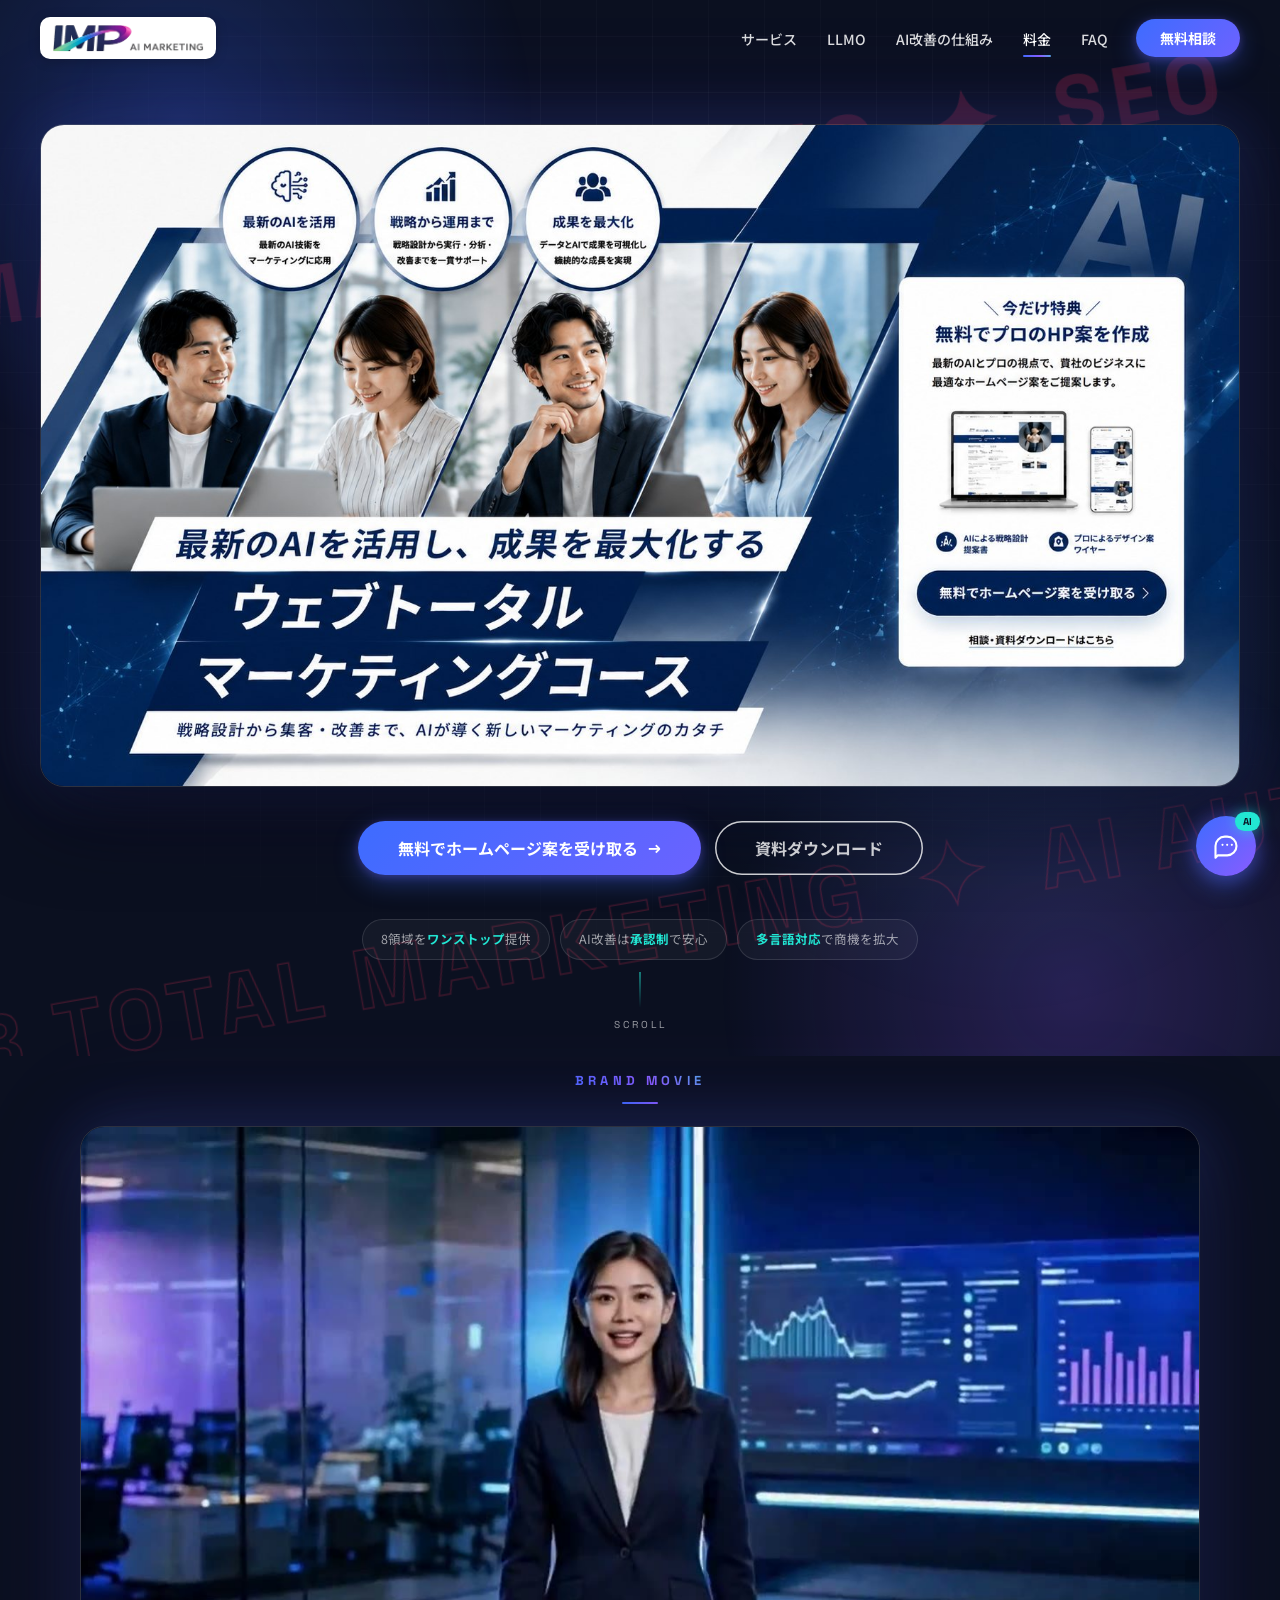
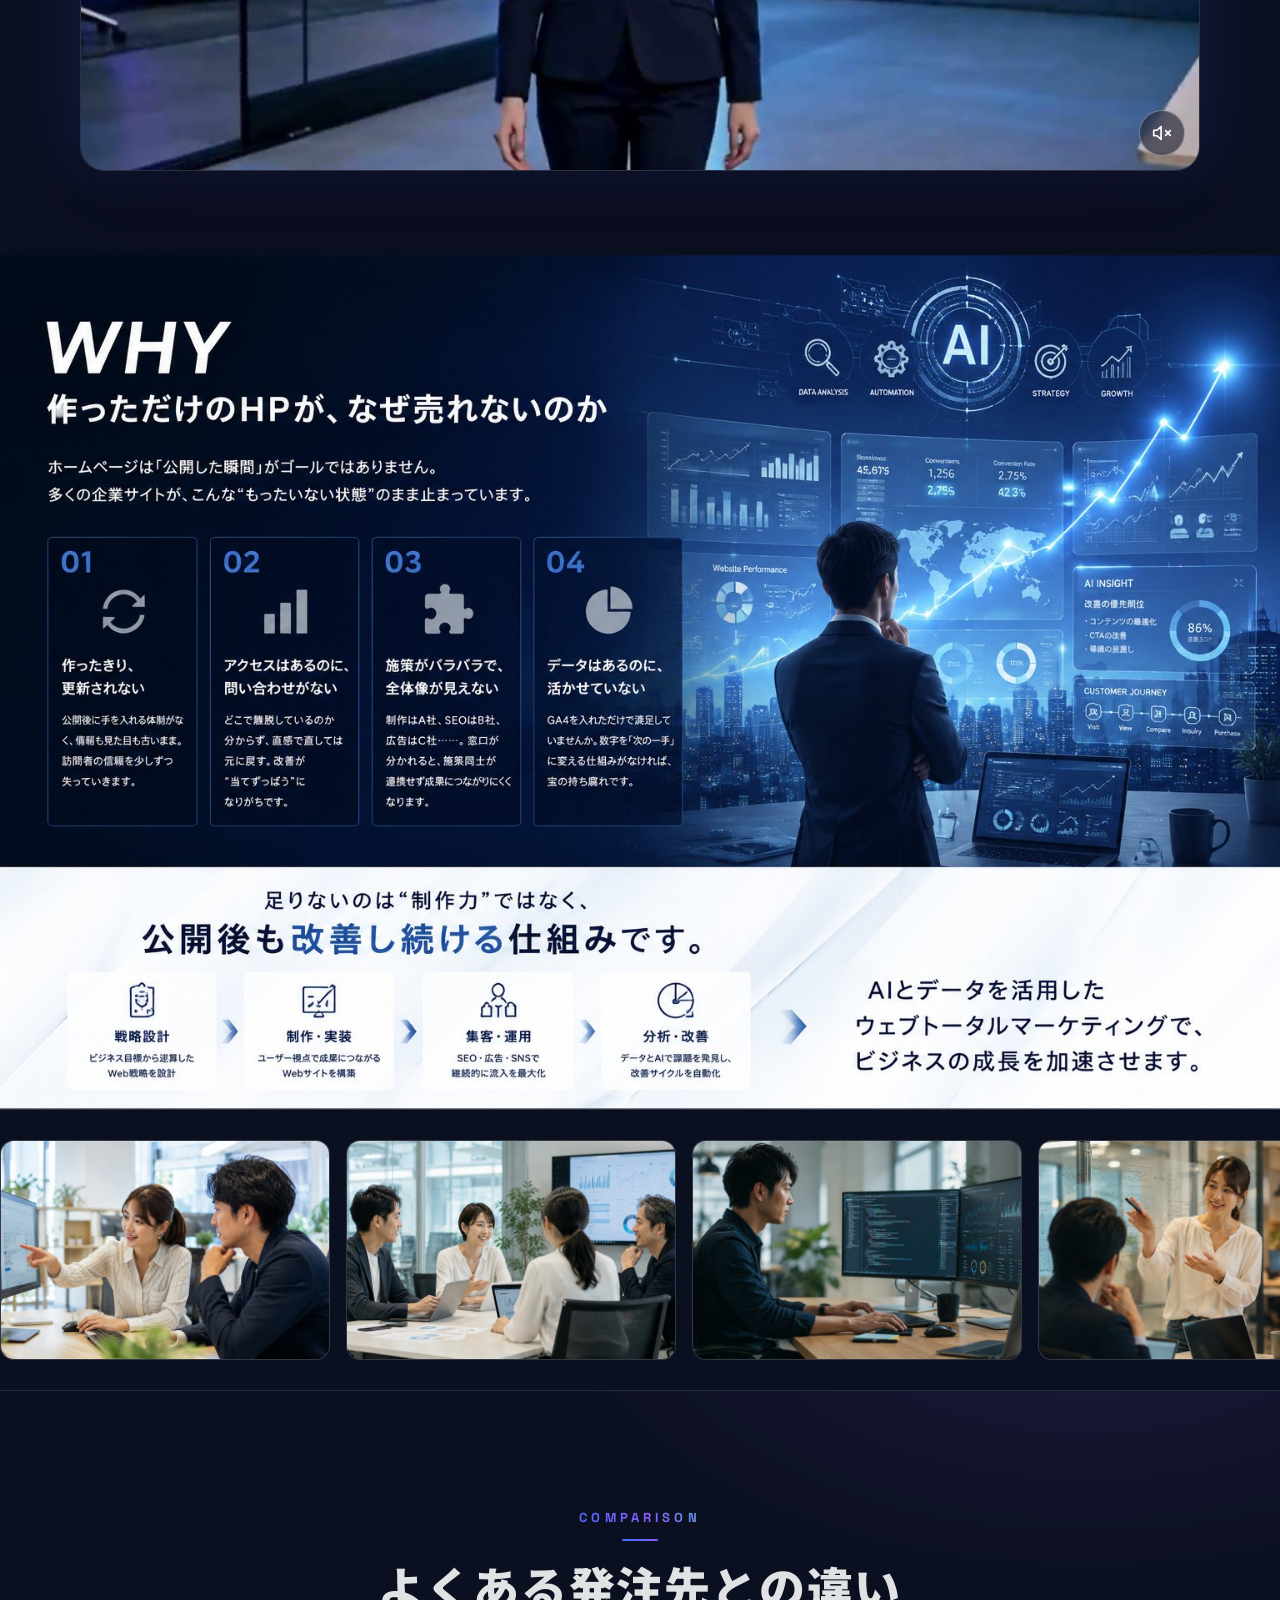
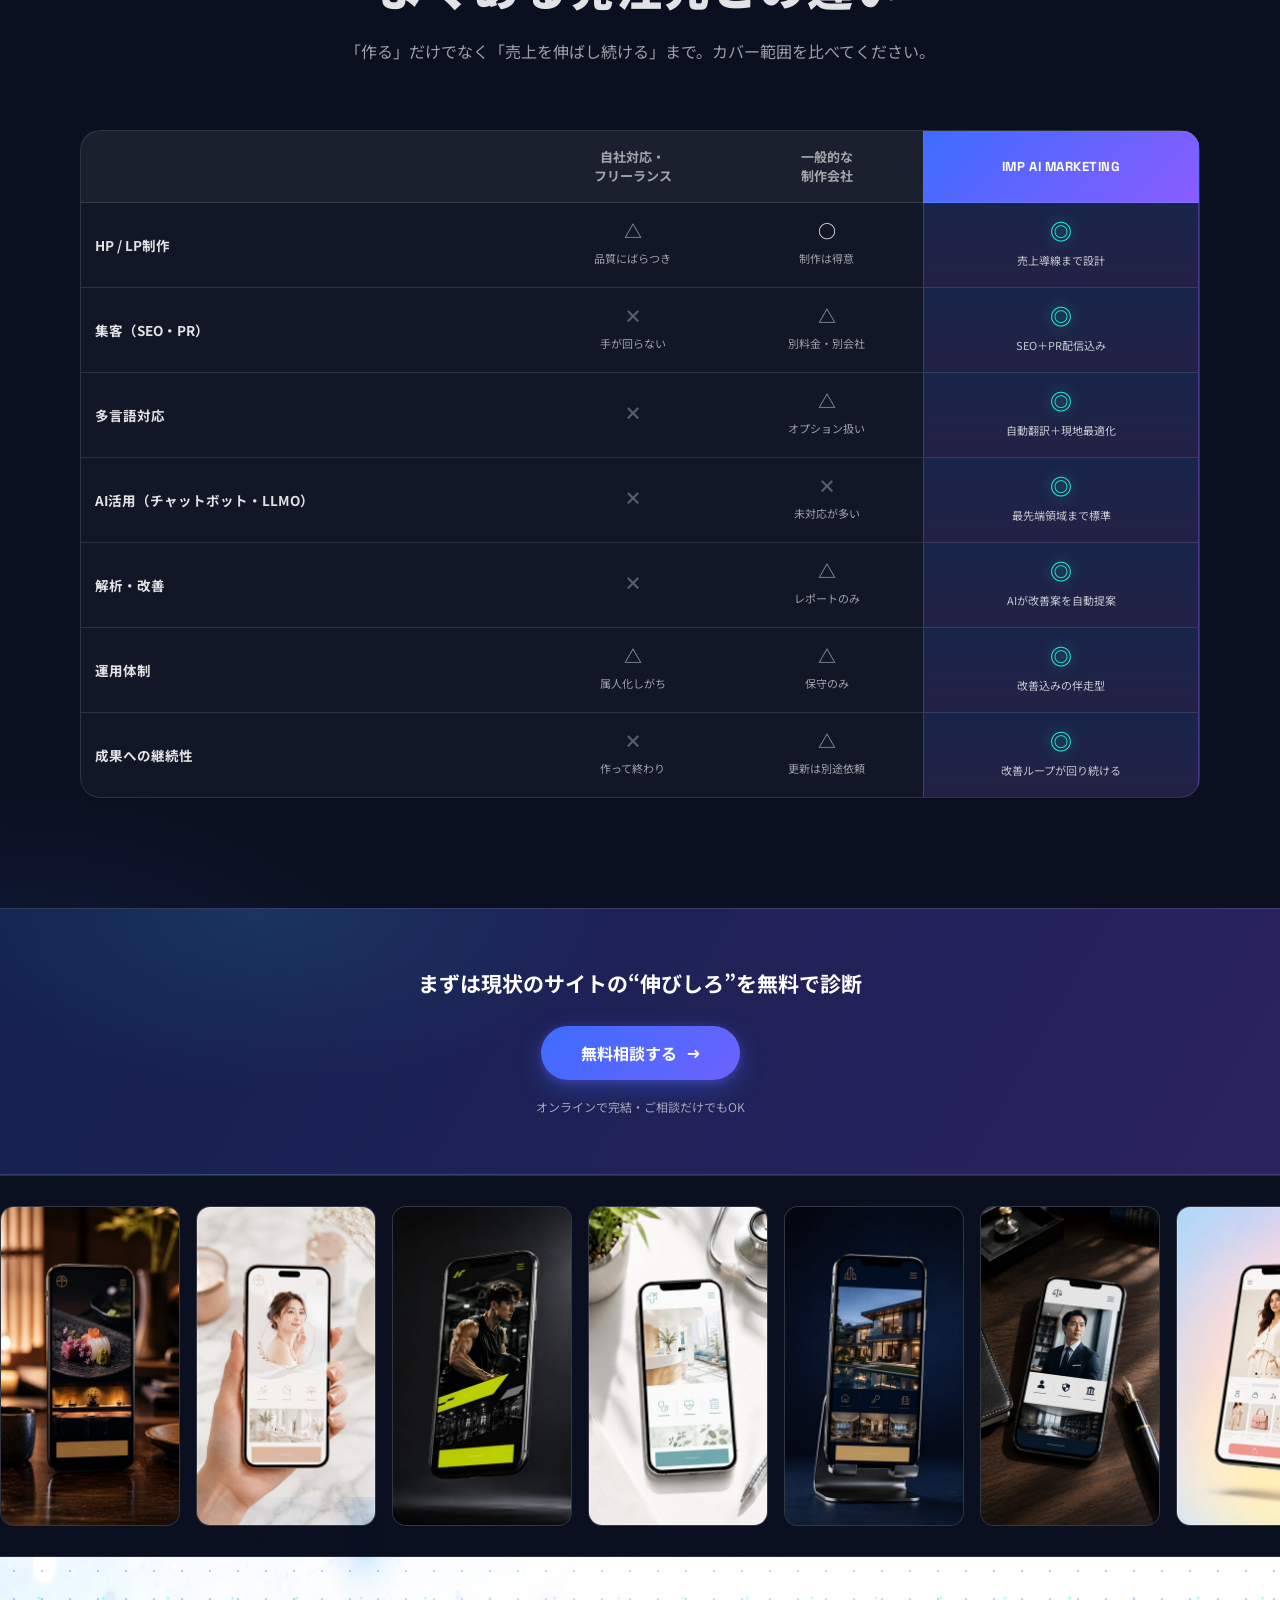
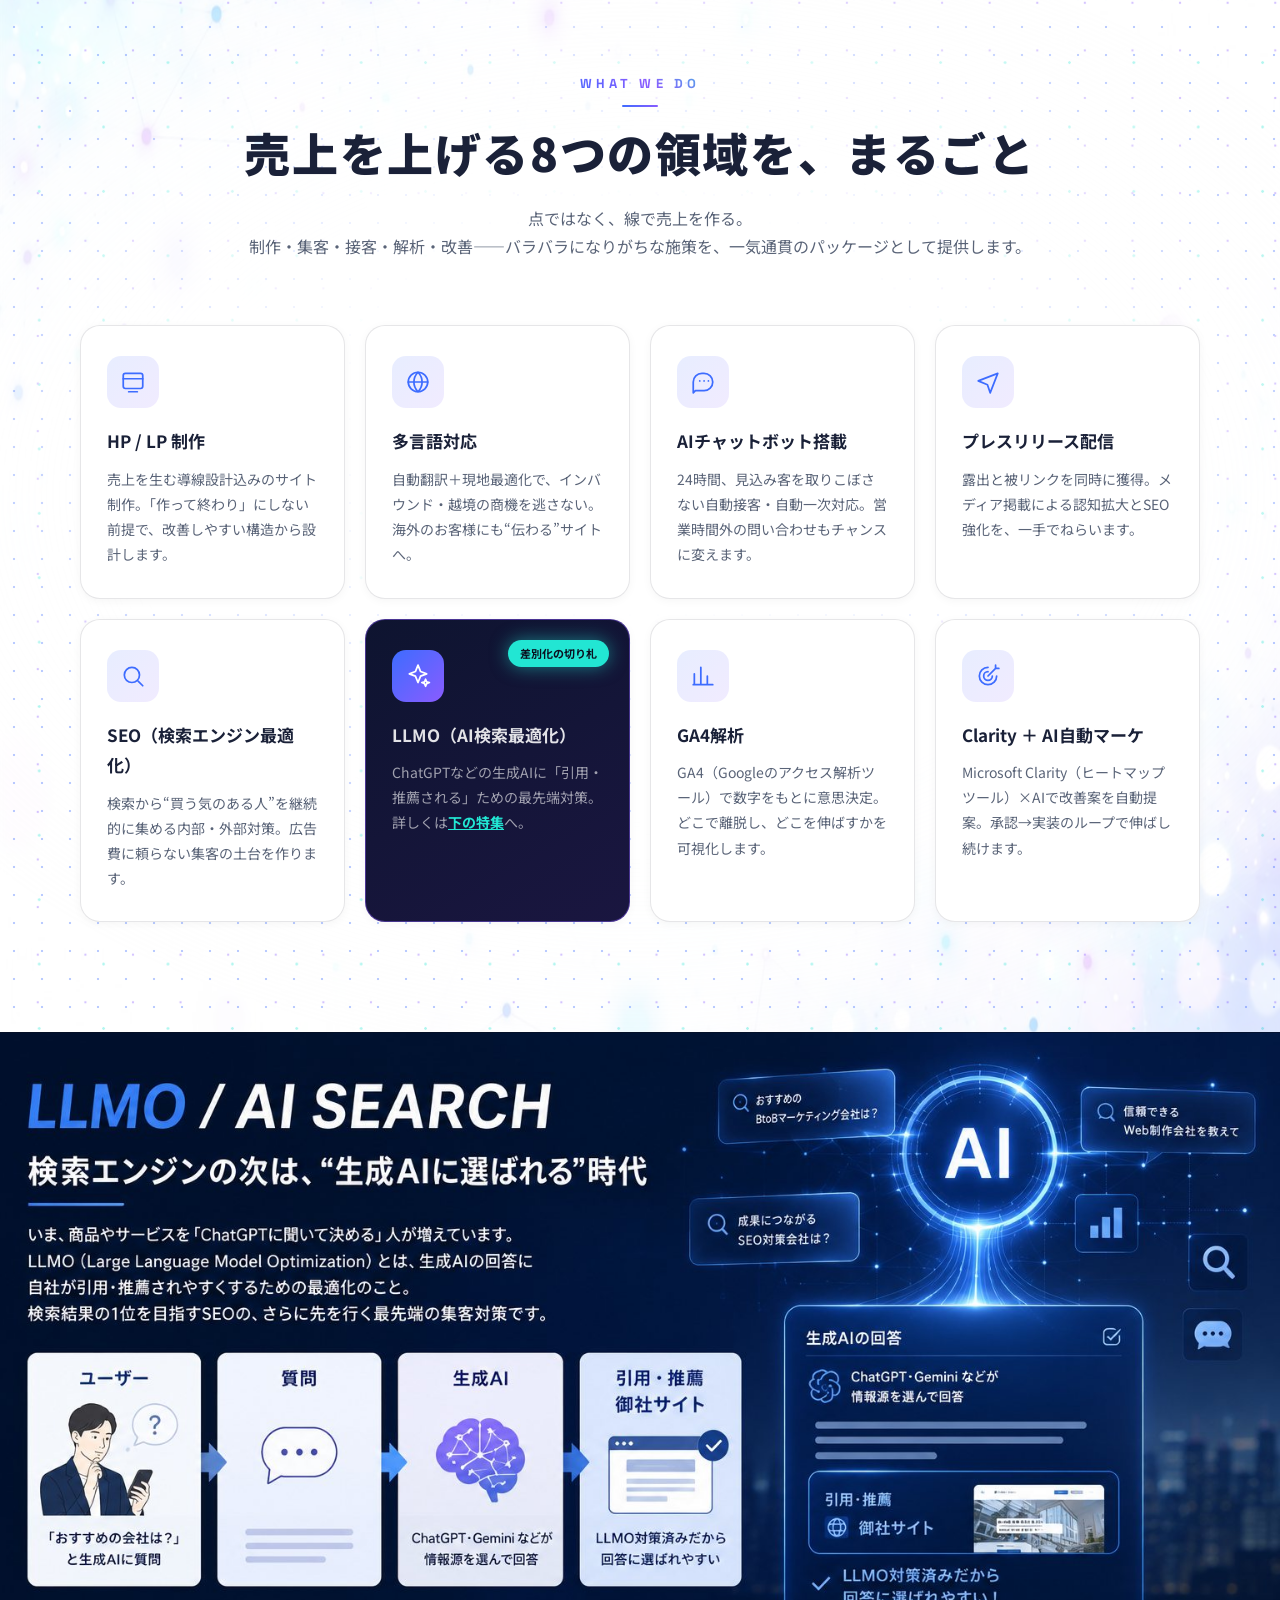
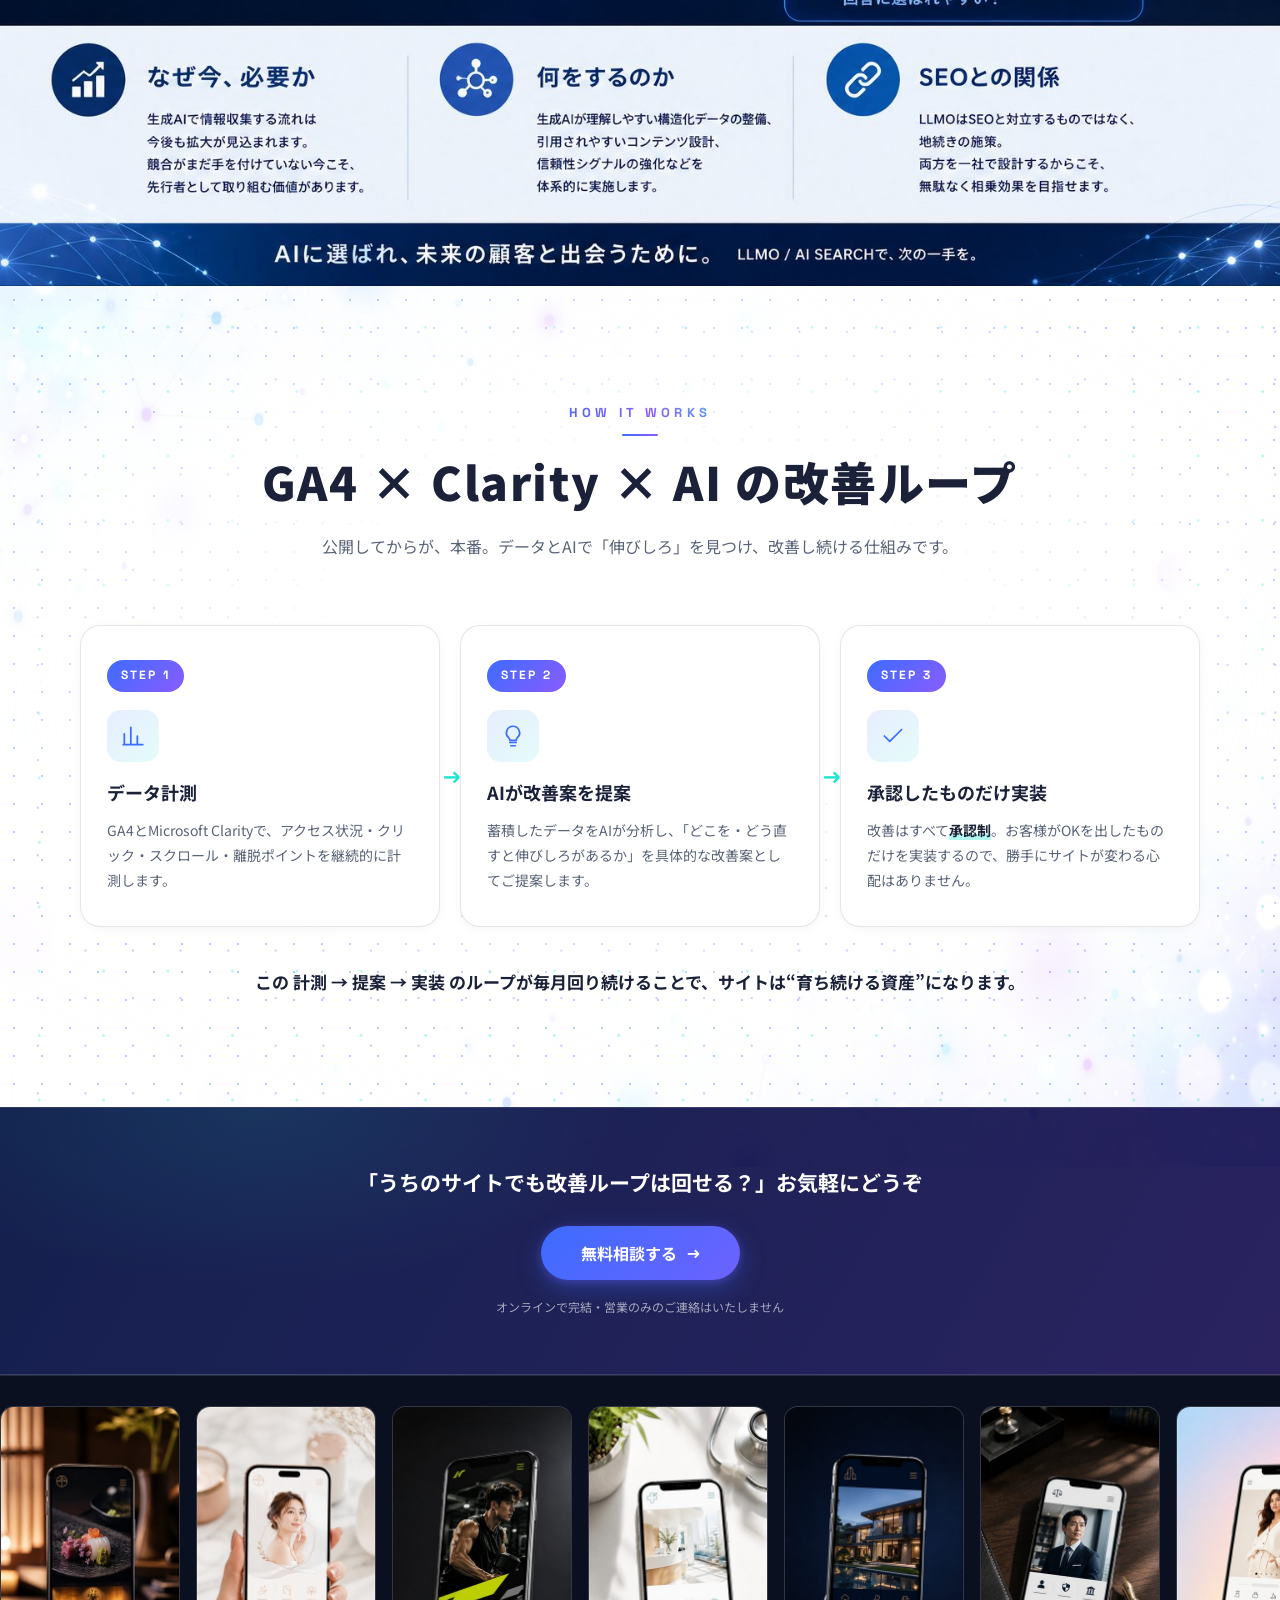
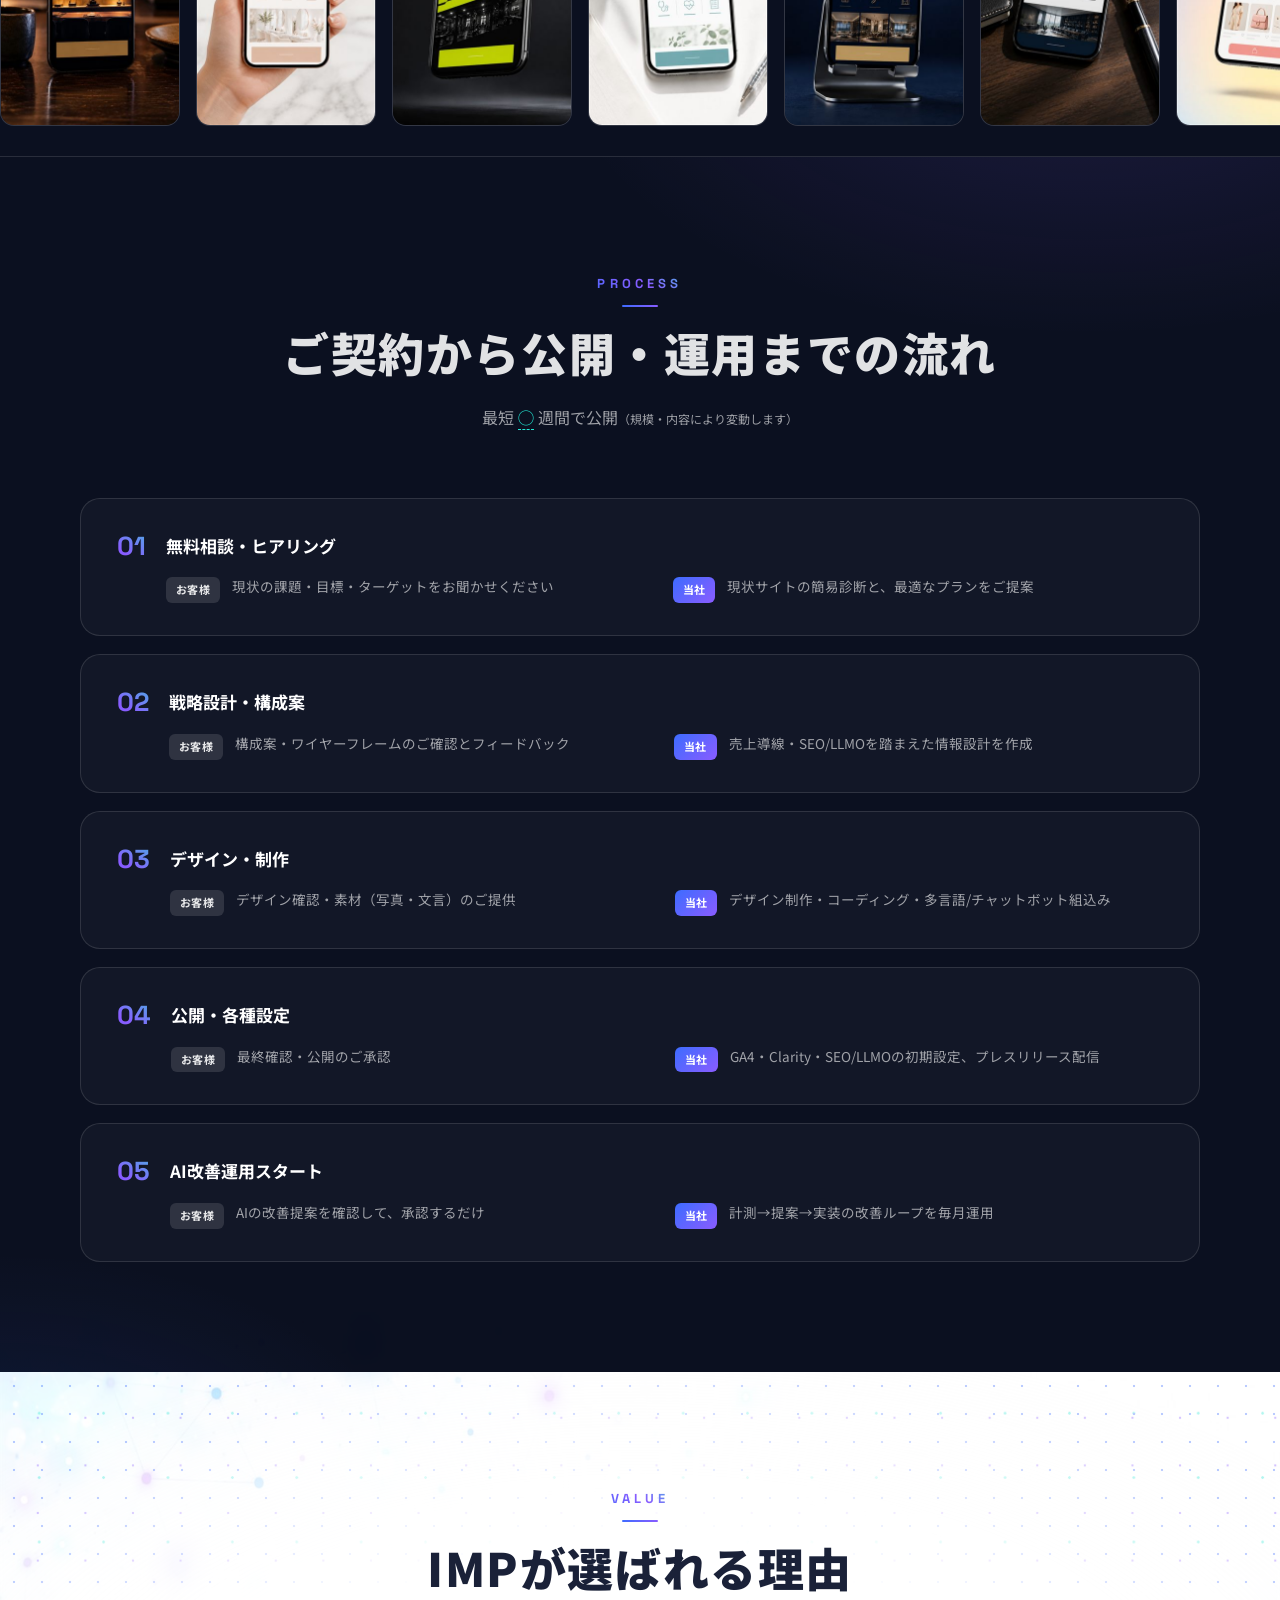
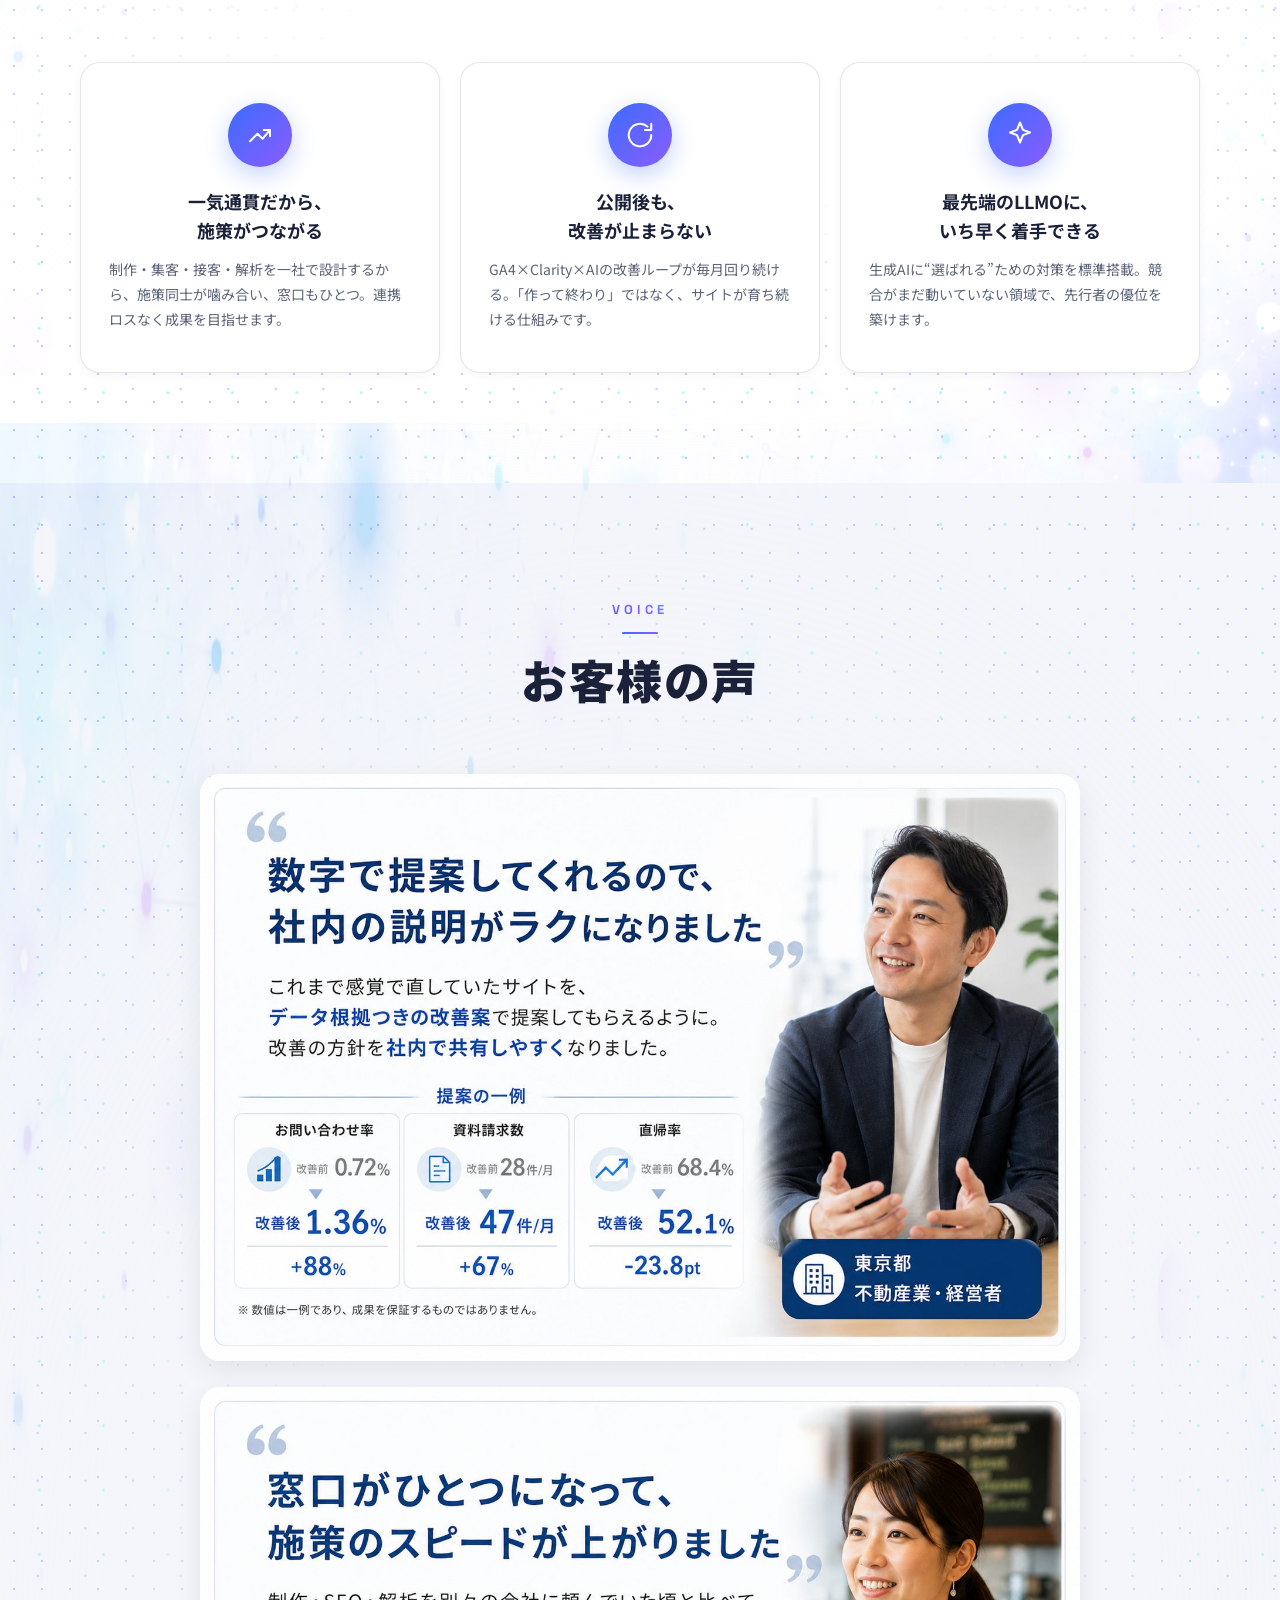
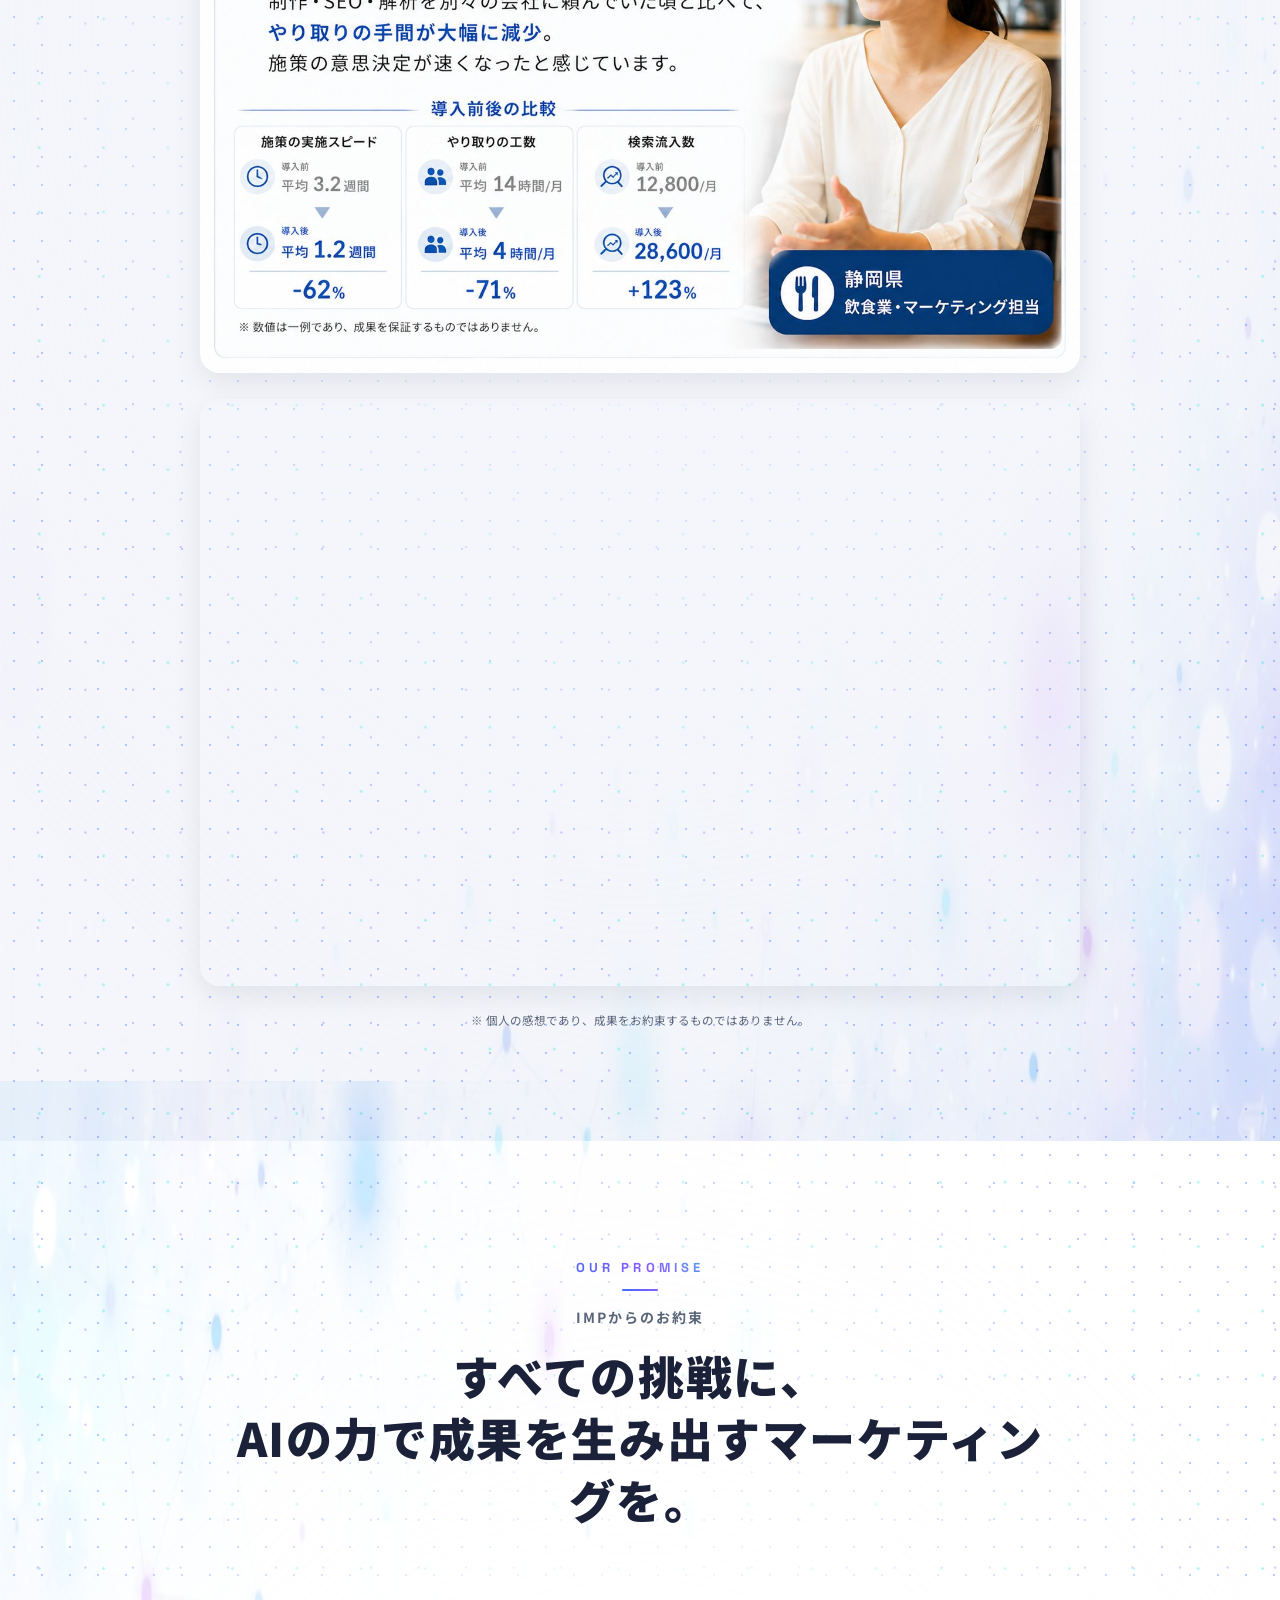
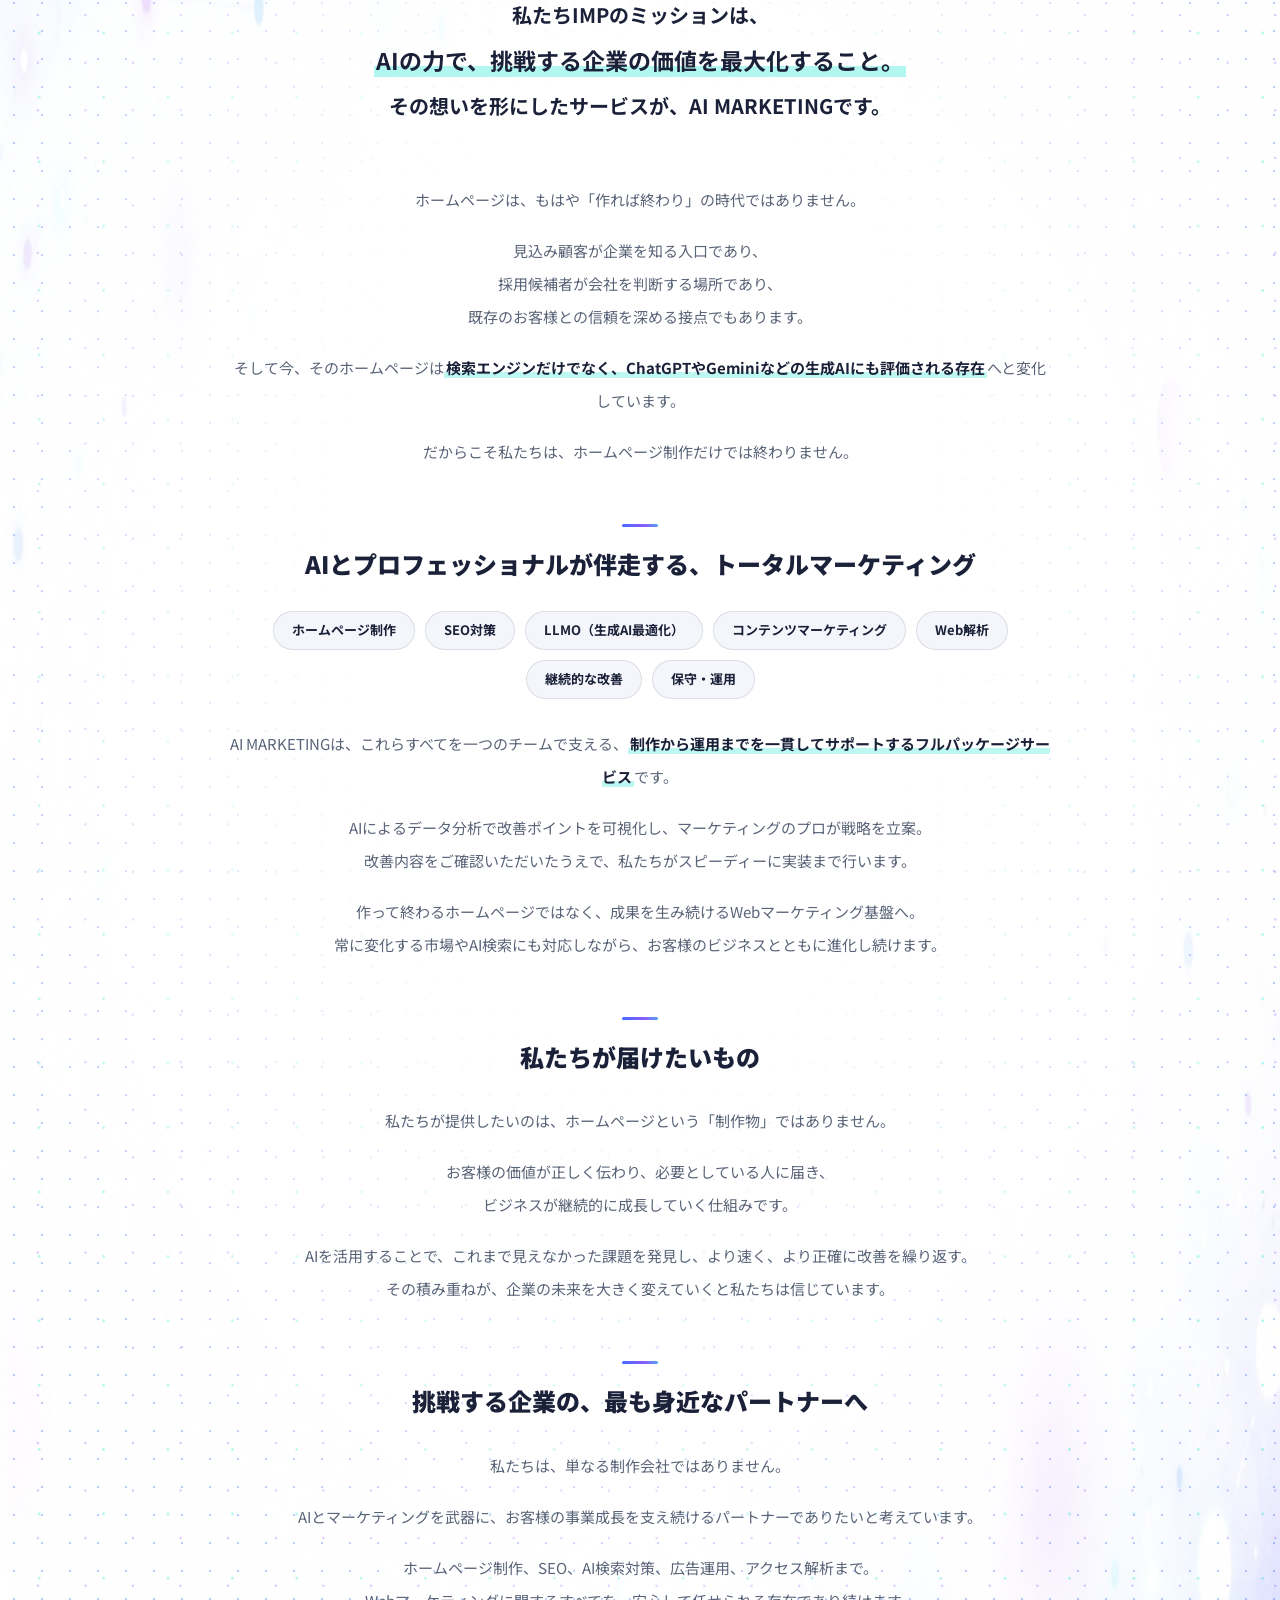
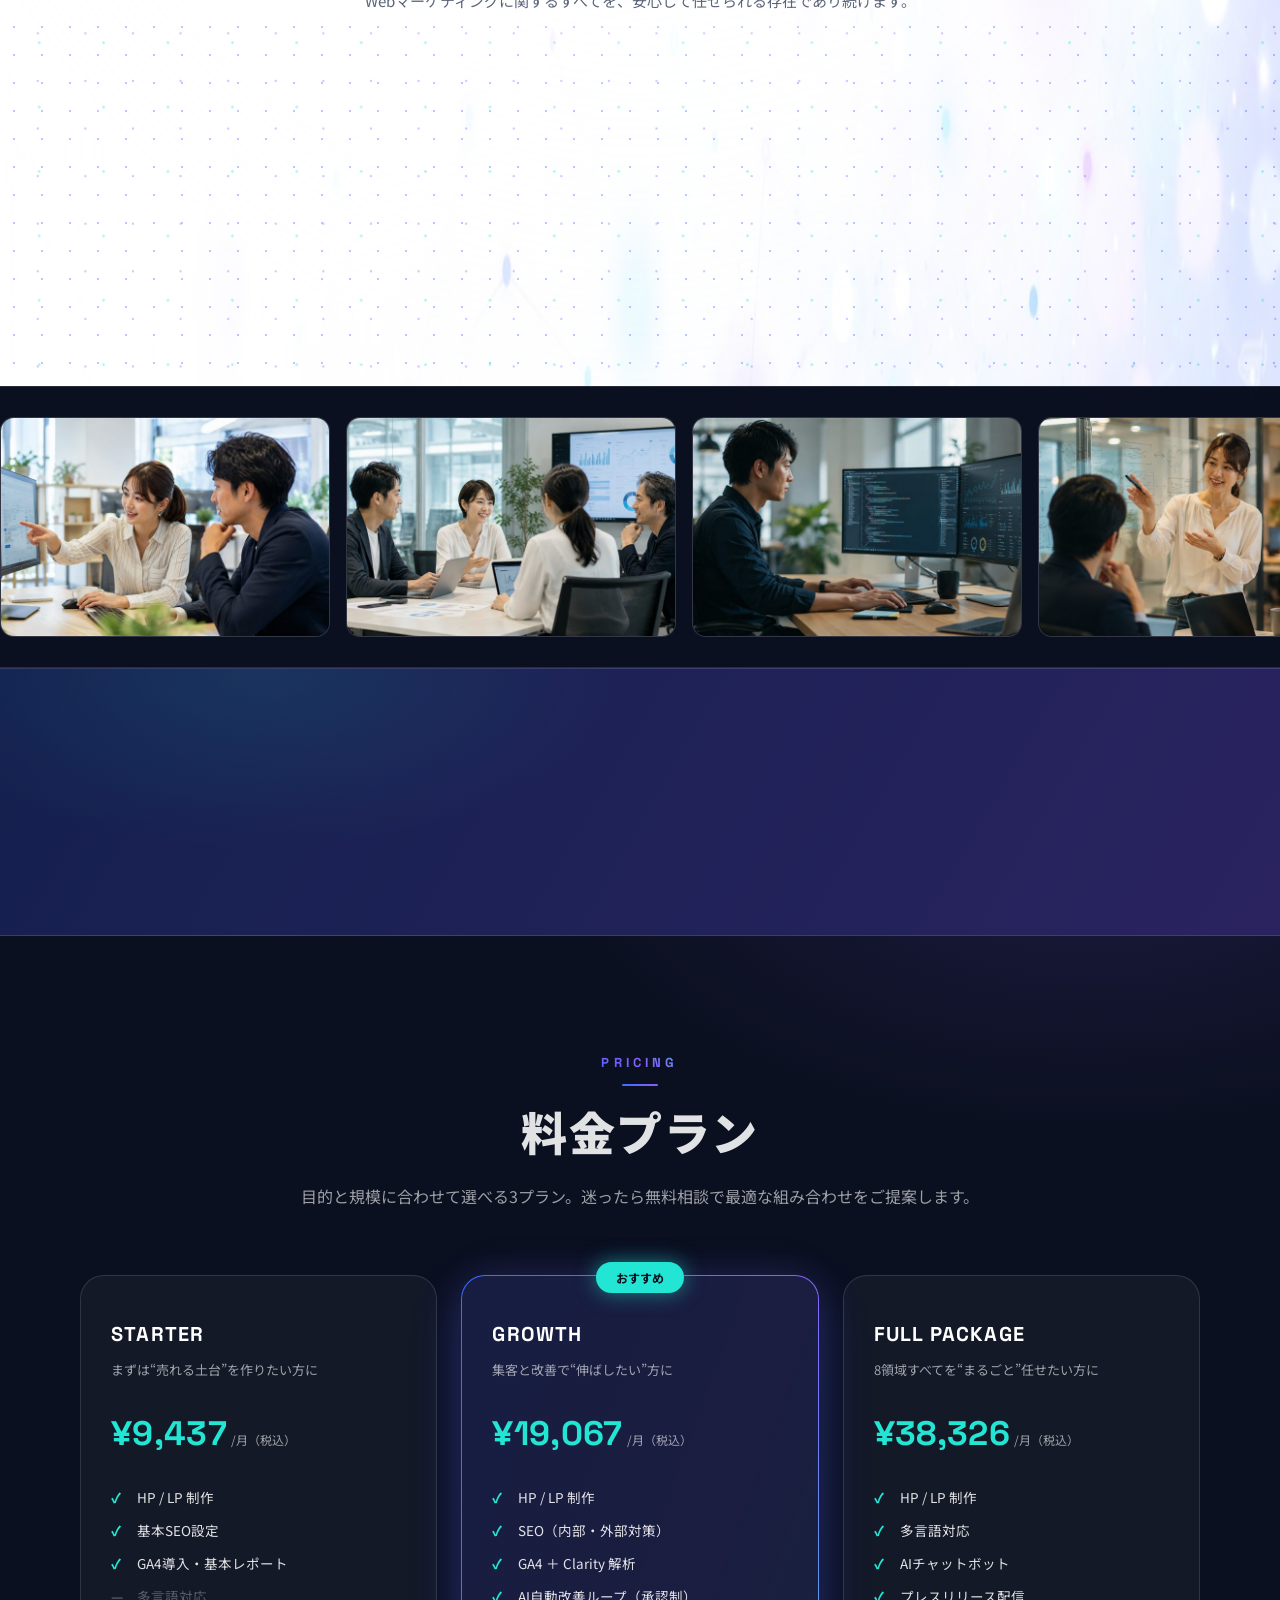
==== commit 6f6c14ad: "ヒーロー背景にAI系ワードの斜めマーキーライン（赤）を追加 Co-Authored-By: Claude Fable 5 <noreply@anthropic.com>" ====
--- a/index.html
+++ b/index.html
@@ -183,6 +183,19 @@
     <div class="hero__aurora hero__aurora--1"></div>
     <div class="hero__aurora hero__aurora--2"></div>
     <div class="hero__aurora hero__aurora--3"></div>
+    <!-- 斜めワードマーキー（AI系ワードが流れる赤の装飾ライン。テキストはセットA/Bの複製でシームレスループ） -->
+    <div class="word-marquee word-marquee--1">
+      <div class="word-marquee__inner">
+        <span class="word-marquee__text">AI MARKETING&ensp;✦&ensp;LLMO&ensp;✦&ensp;SEO&ensp;✦&ensp;AI CHATBOT&ensp;✦&ensp;GA4 ANALYTICS&ensp;✦&ensp;KEEP IMPROVING&ensp;✦&ensp;</span>
+        <span class="word-marquee__text">AI MARKETING&ensp;✦&ensp;LLMO&ensp;✦&ensp;SEO&ensp;✦&ensp;AI CHATBOT&ensp;✦&ensp;GA4 ANALYTICS&ensp;✦&ensp;KEEP IMPROVING&ensp;✦&ensp;</span>
+      </div>
+    </div>
+    <div class="word-marquee word-marquee--2">
+      <div class="word-marquee__inner">
+        <span class="word-marquee__text">WEB TOTAL MARKETING&ensp;✦&ensp;AI AUTOMATION&ensp;✦&ensp;CLARITY&ensp;✦&ensp;MULTILINGUAL&ensp;✦&ensp;IMPROVEMENT&ensp;✦&ensp;</span>
+        <span class="word-marquee__text">WEB TOTAL MARKETING&ensp;✦&ensp;AI AUTOMATION&ensp;✦&ensp;CLARITY&ensp;✦&ensp;MULTILINGUAL&ensp;✦&ensp;IMPROVEMENT&ensp;✦&ensp;</span>
+      </div>
+    </div>
   </div>
   <div class="hero__inner hero__inner--fv">
     <h1 class="sr-only">最新のAIを活用し、成果を最大化する ウェブトータルマーケティングコース｜IMP AI MARKETING</h1>
--- a/style.css
+++ b/style.css
@@ -43,6 +43,13 @@
   --pattern-dot-size: 2px;  /* 粒子の大きさ */
   --pattern-dot-gap: 28px;  /* 粒子の間隔 */
   --pattern-glow: 0.26;     /* テクスチャ画像（グロー・輝き）の強さ */
+
+  /* ---- ヒーロー背景の斜めワードマーキー（赤） ---- */
+  --wordline-red: #FF2D55;                          /* ラインの赤 */
+  --wordline-opacity: 0.2;                          /* ラインの濃さ */
+  --wordline-size: clamp(38px, 7vw, 84px);          /* 文字サイズ */
+  --wordline-duration: 46s;                         /* 1ループの時間 */
+  --wordline-angle: -10deg;                         /* 傾き */
 }
 
 *, *::before, *::after { box-sizing: border-box; margin: 0; padding: 0; }
@@ -402,6 +409,47 @@
 @keyframes aurora {
   0%   { transform: translate(0, 0) scale(1); }
   100% { transform: translate(6%, -8%) scale(1.15); }
+}
+
+/* 斜めワードマーキー（AI系ワードが流れる赤の装飾ライン） */
+.word-marquee {
+  position: absolute;
+  left: -12%;
+  width: 130%;
+  overflow: hidden;
+  pointer-events: none;
+  opacity: var(--wordline-opacity);
+}
+.word-marquee--1 { top: 14%; transform: rotate(var(--wordline-angle)); }
+.word-marquee--2 { bottom: 10%; transform: rotate(var(--wordline-angle)); }
+.word-marquee__inner {
+  display: inline-flex;
+  white-space: nowrap;
+  will-change: transform;
+  animation: wordSlide var(--wordline-duration) linear infinite;
+}
+/* 2本目は逆方向＋少しゆっくりで奥行きを出す */
+.word-marquee--2 .word-marquee__inner {
+  animation-direction: reverse;
+  animation-duration: calc(var(--wordline-duration) * 1.25);
+}
+.word-marquee__text {
+  font-family: var(--font-en);
+  font-weight: 700;
+  font-size: var(--wordline-size);
+  line-height: 1;
+  letter-spacing: 0.08em;
+  text-transform: uppercase;
+  color: var(--wordline-red);
+}
+/* 2本目は輪郭線のみの抜き文字 */
+.word-marquee--2 .word-marquee__text {
+  color: transparent;
+  -webkit-text-stroke: 1.5px var(--wordline-red);
+}
+/* セットA/Bが同幅なので -50% 移動でシームレスにループする */
+@keyframes wordSlide {
+  to { transform: translateX(-50%); }
 }
 
 .hero__inner { position: relative; z-index: 1; width: min(100% - 40px, 920px); }
@@ -1650,6 +1698,7 @@
     --parallax-strength: 0px; /* 視差はタッチ端末では無効 */
     --pattern-dot-gap: 36px;  /* モバイルは粒子を減らして軽く */
     --pattern-glow: 0.2;
+    --wordline-opacity: 0.15; /* 斜めワードラインはモバイルで控えめに */
   }
 }
 
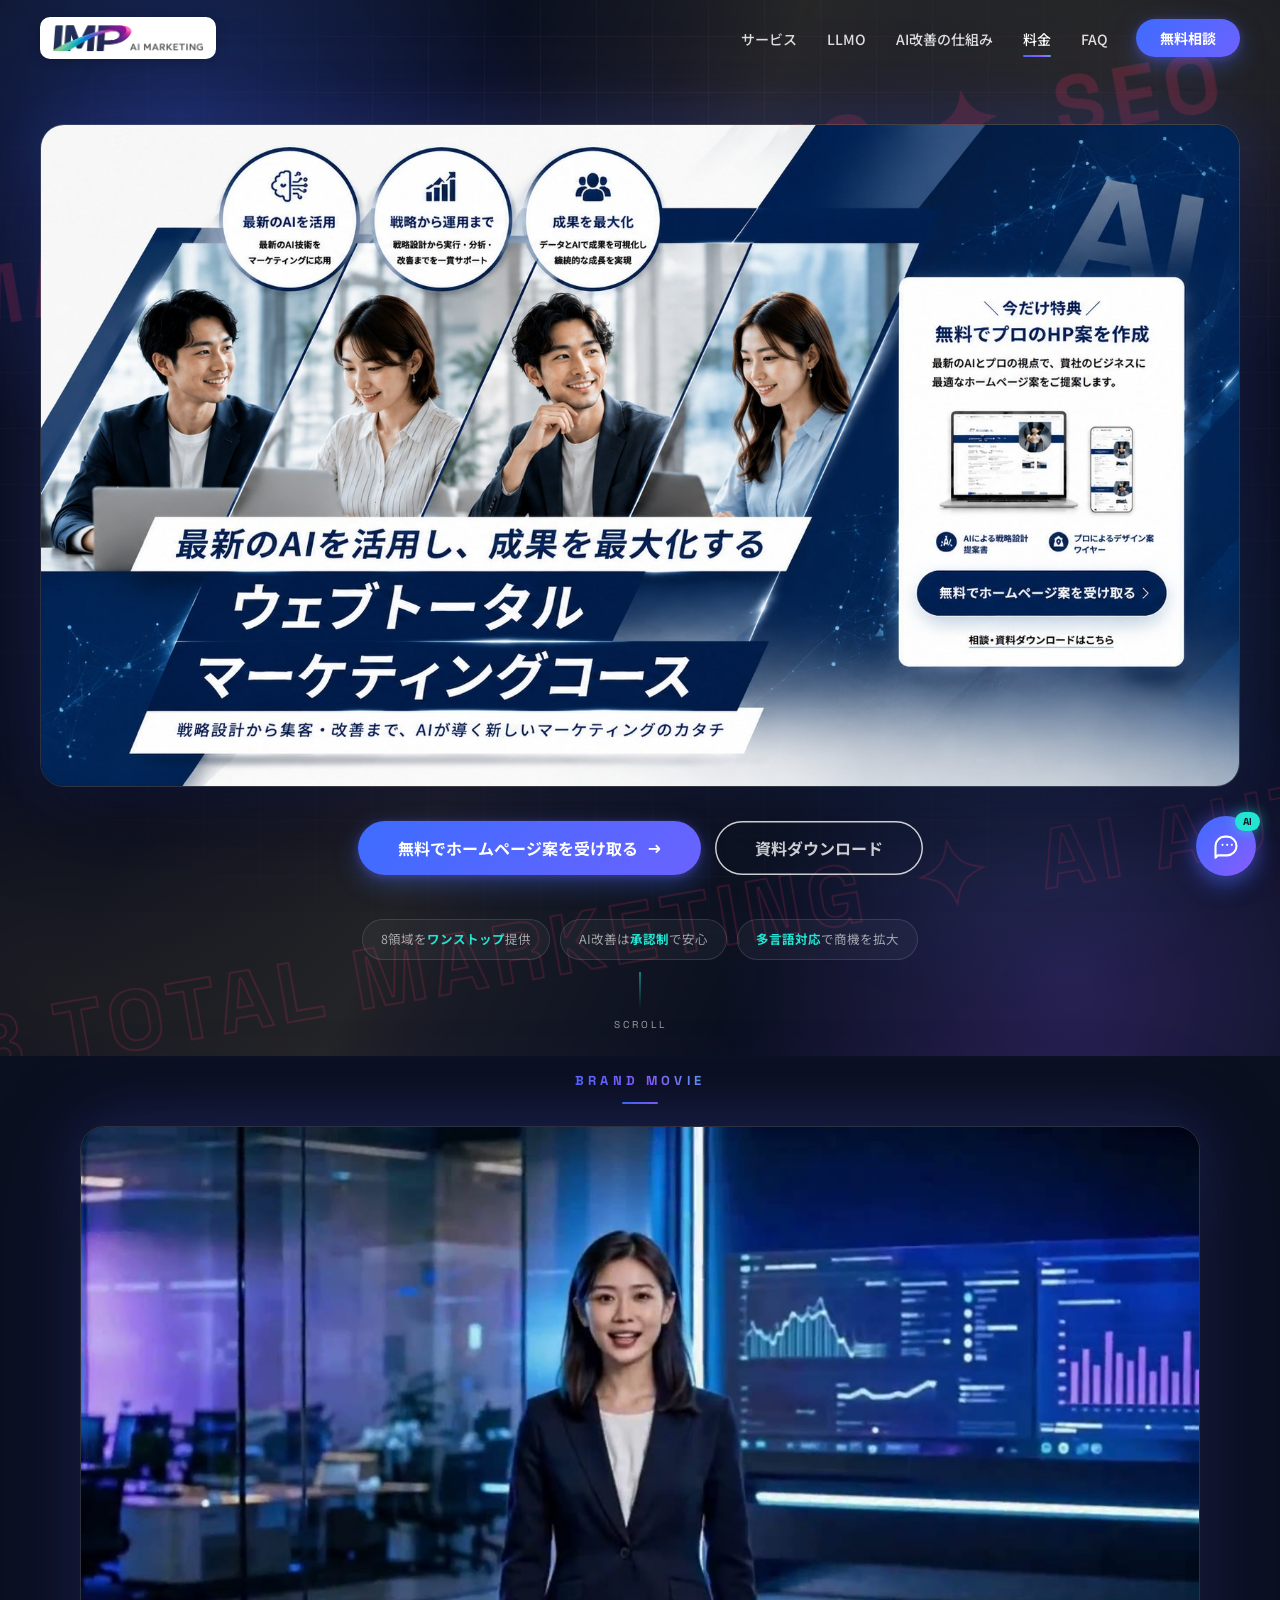
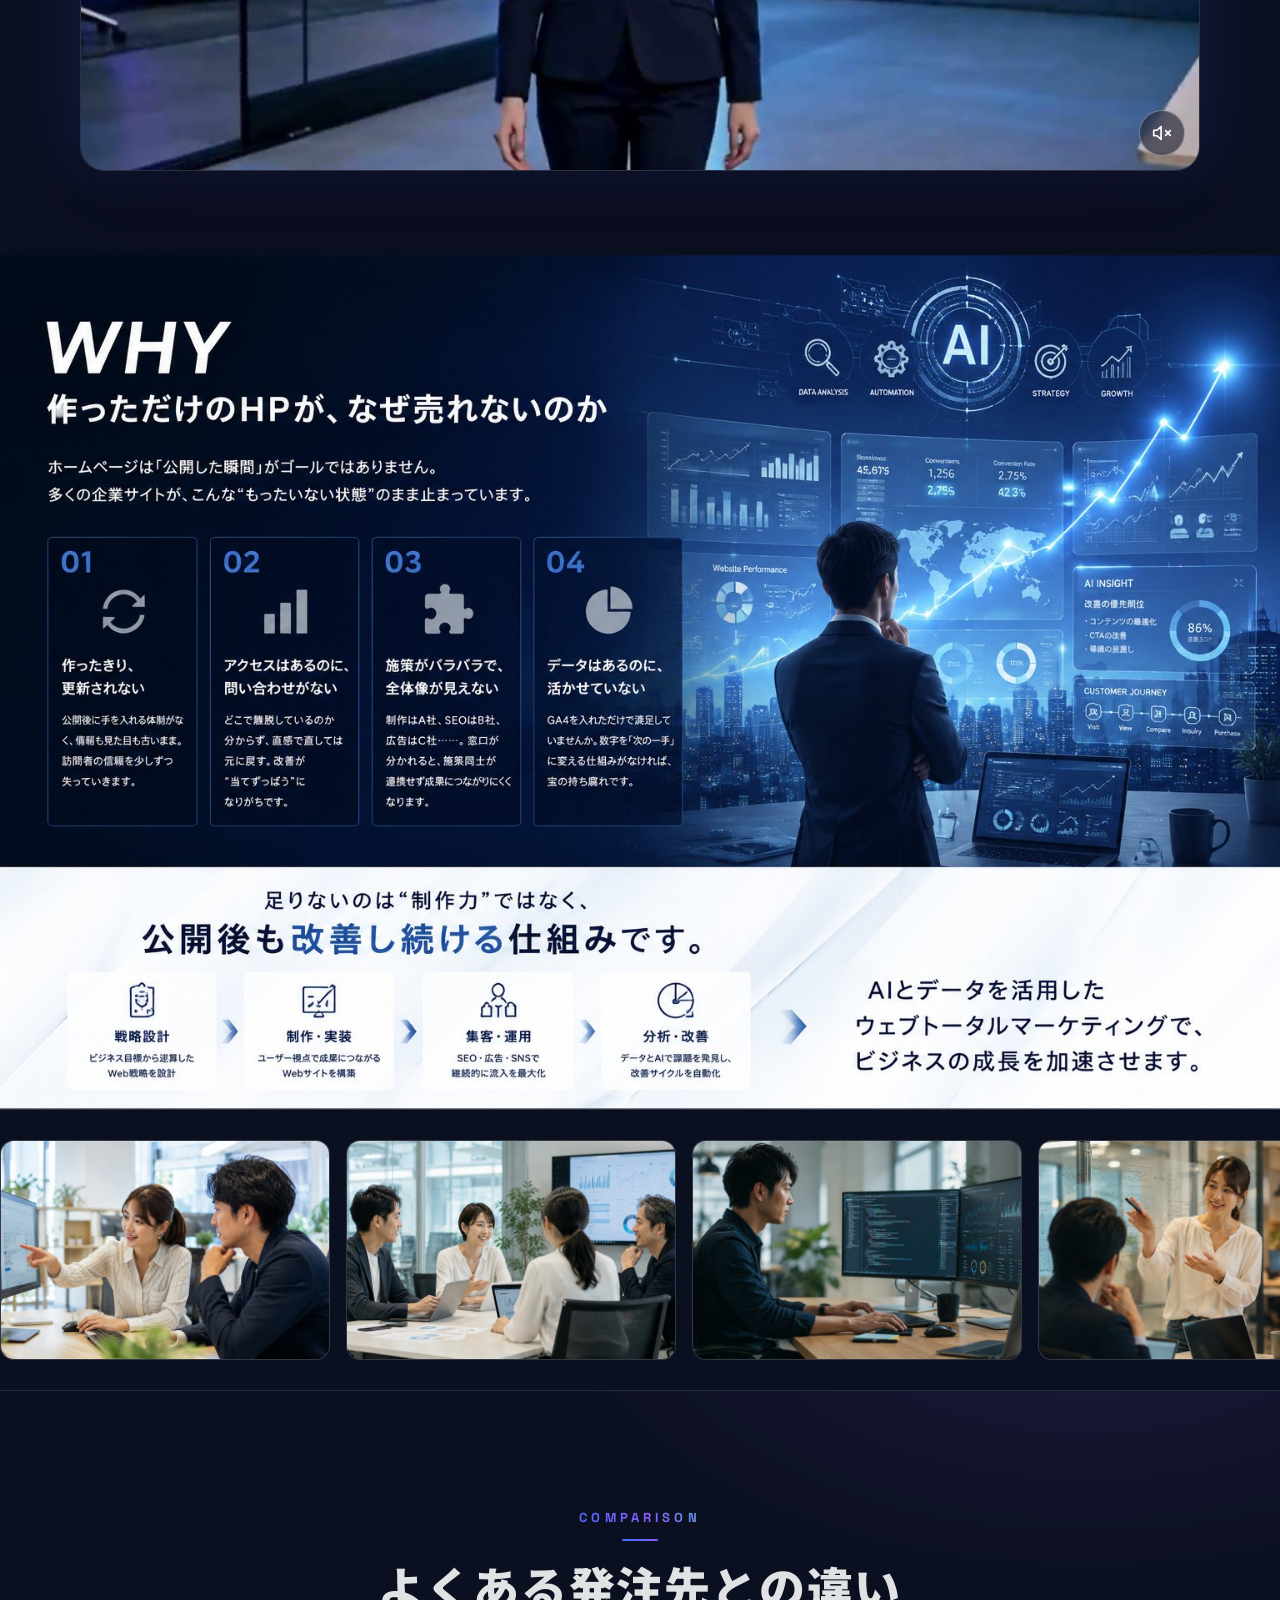
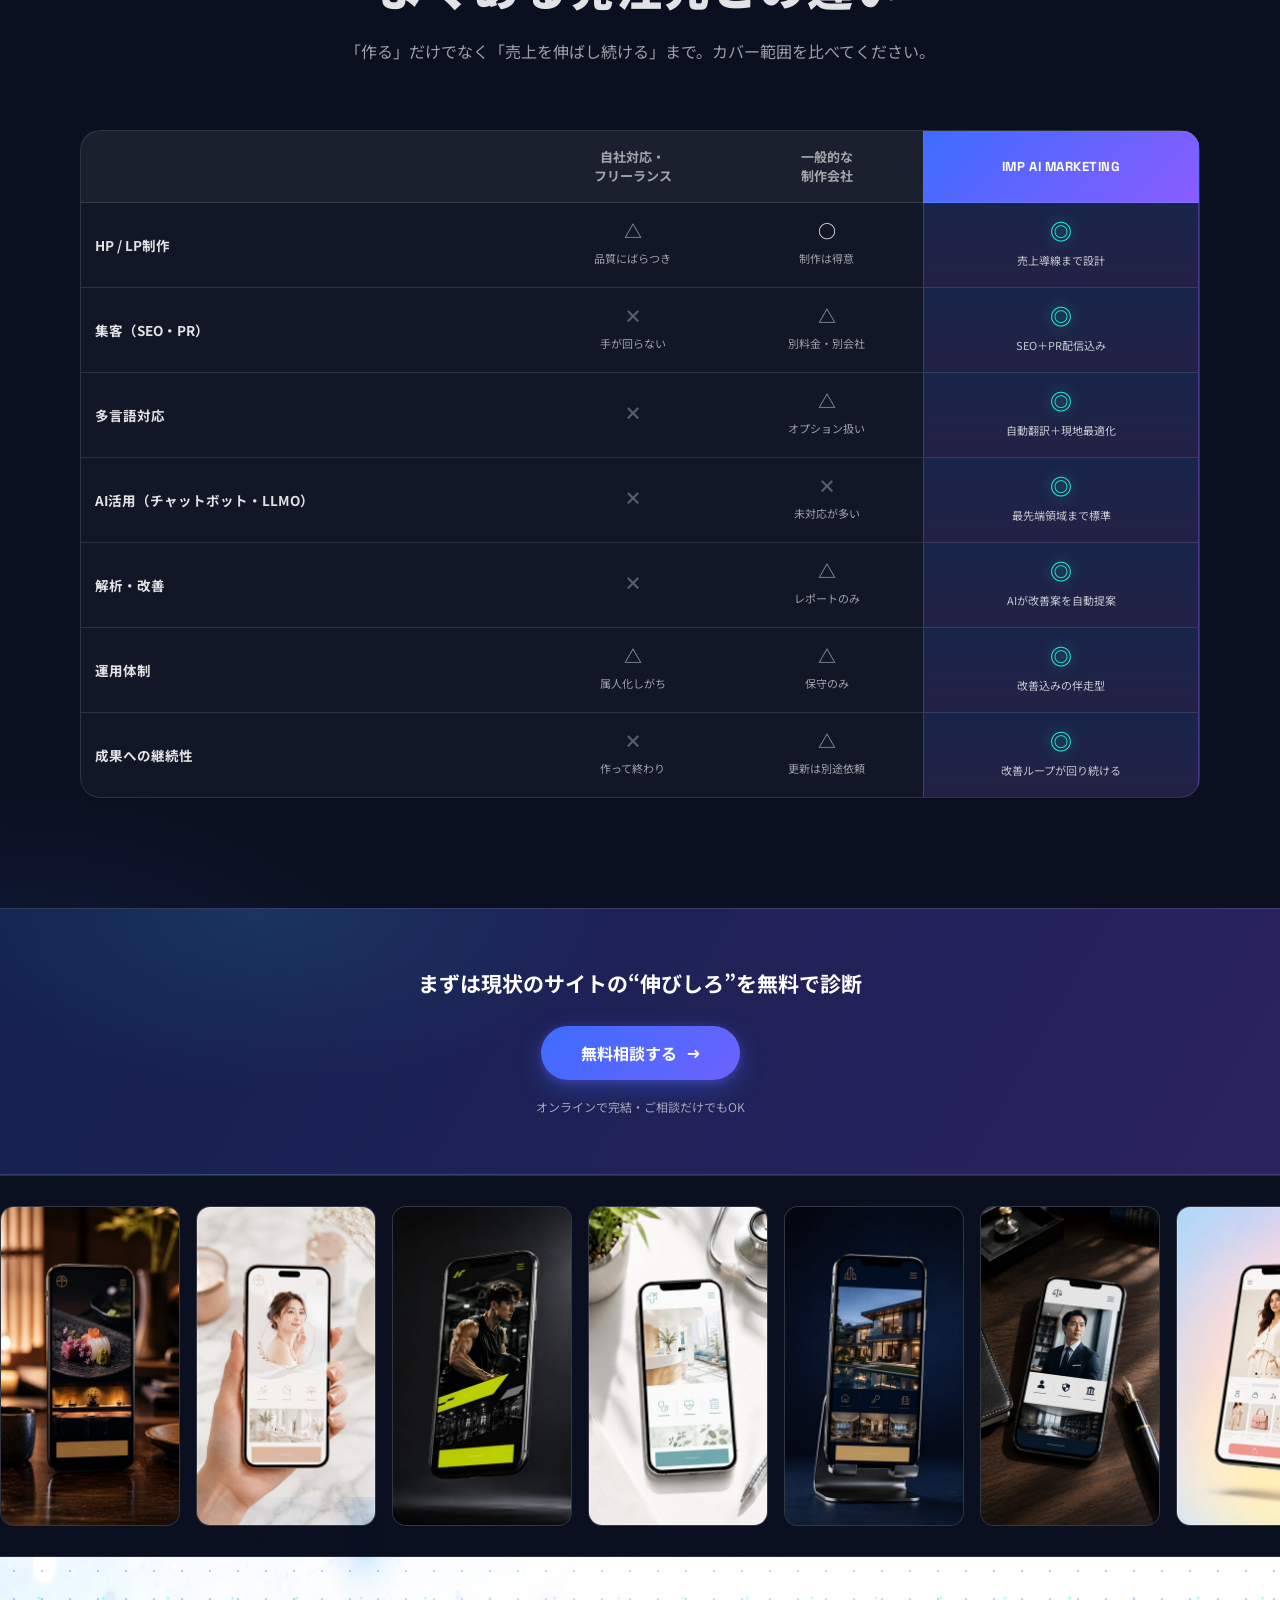
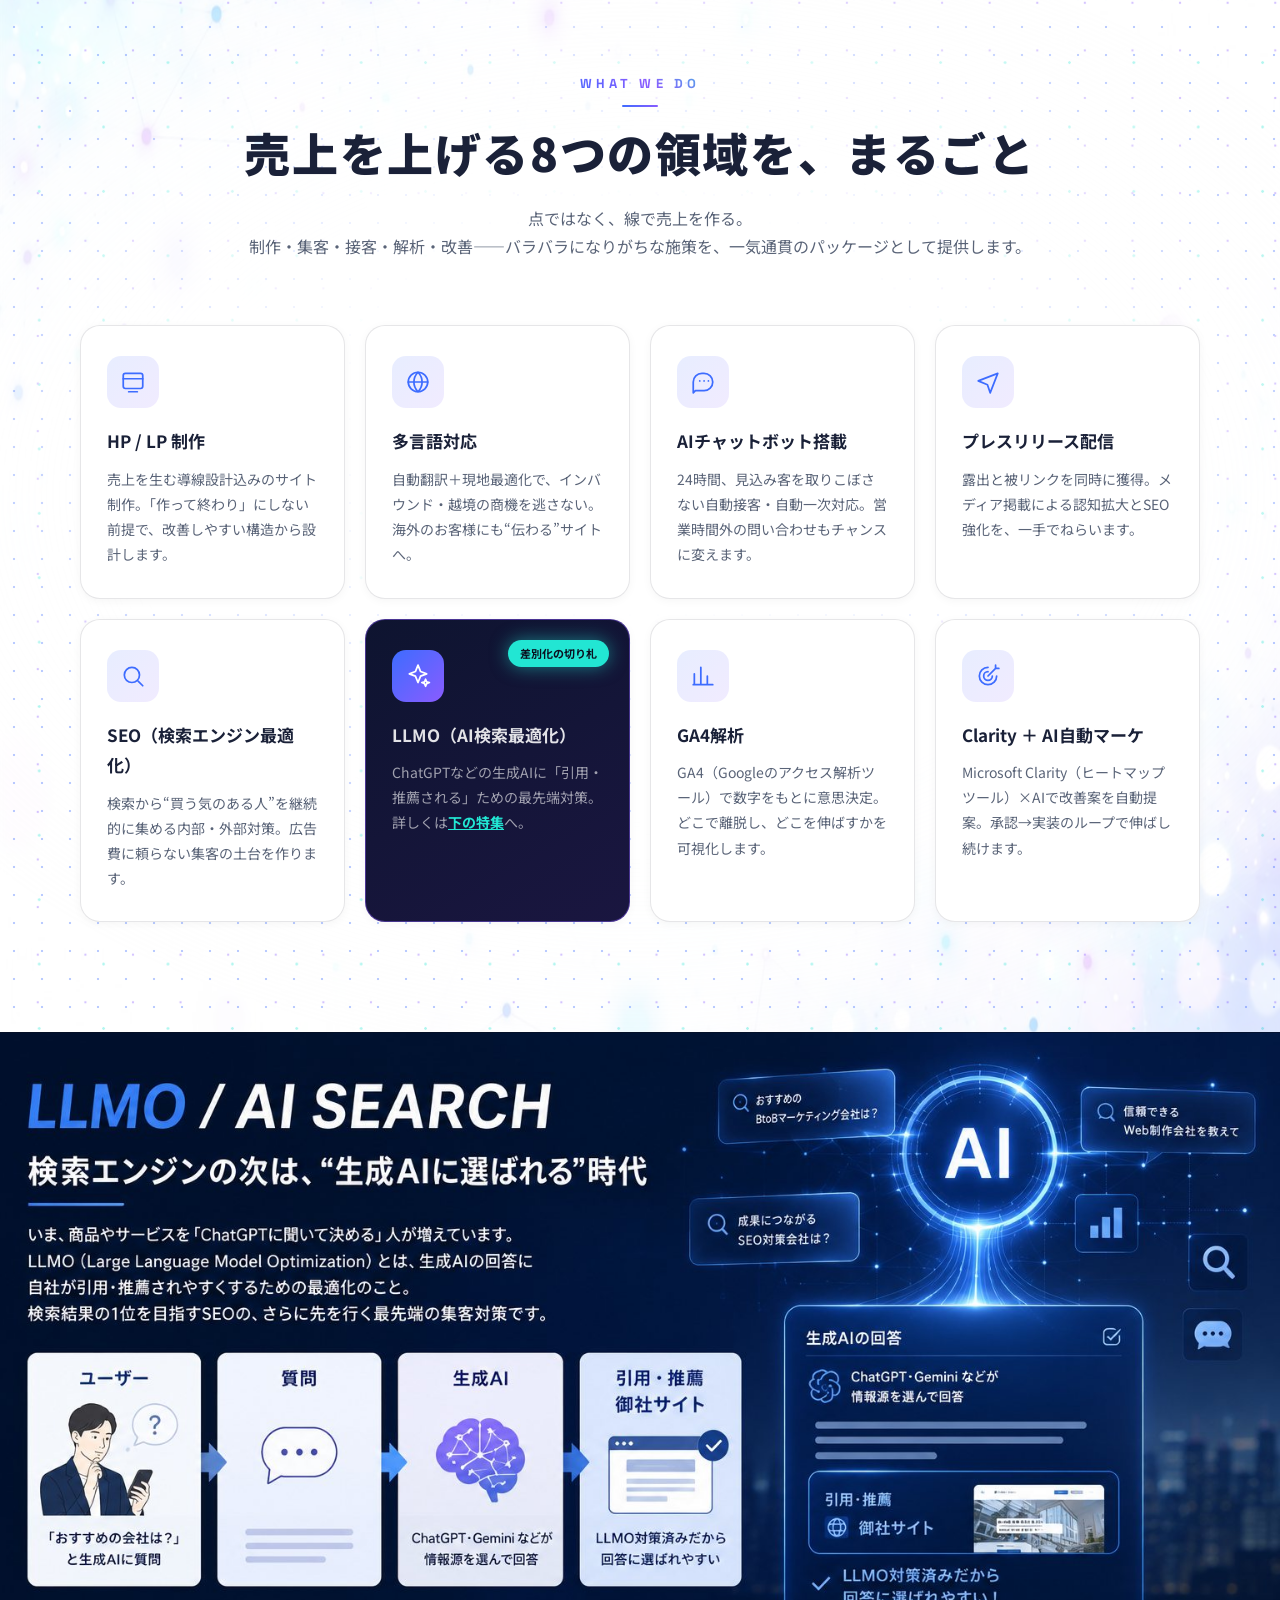
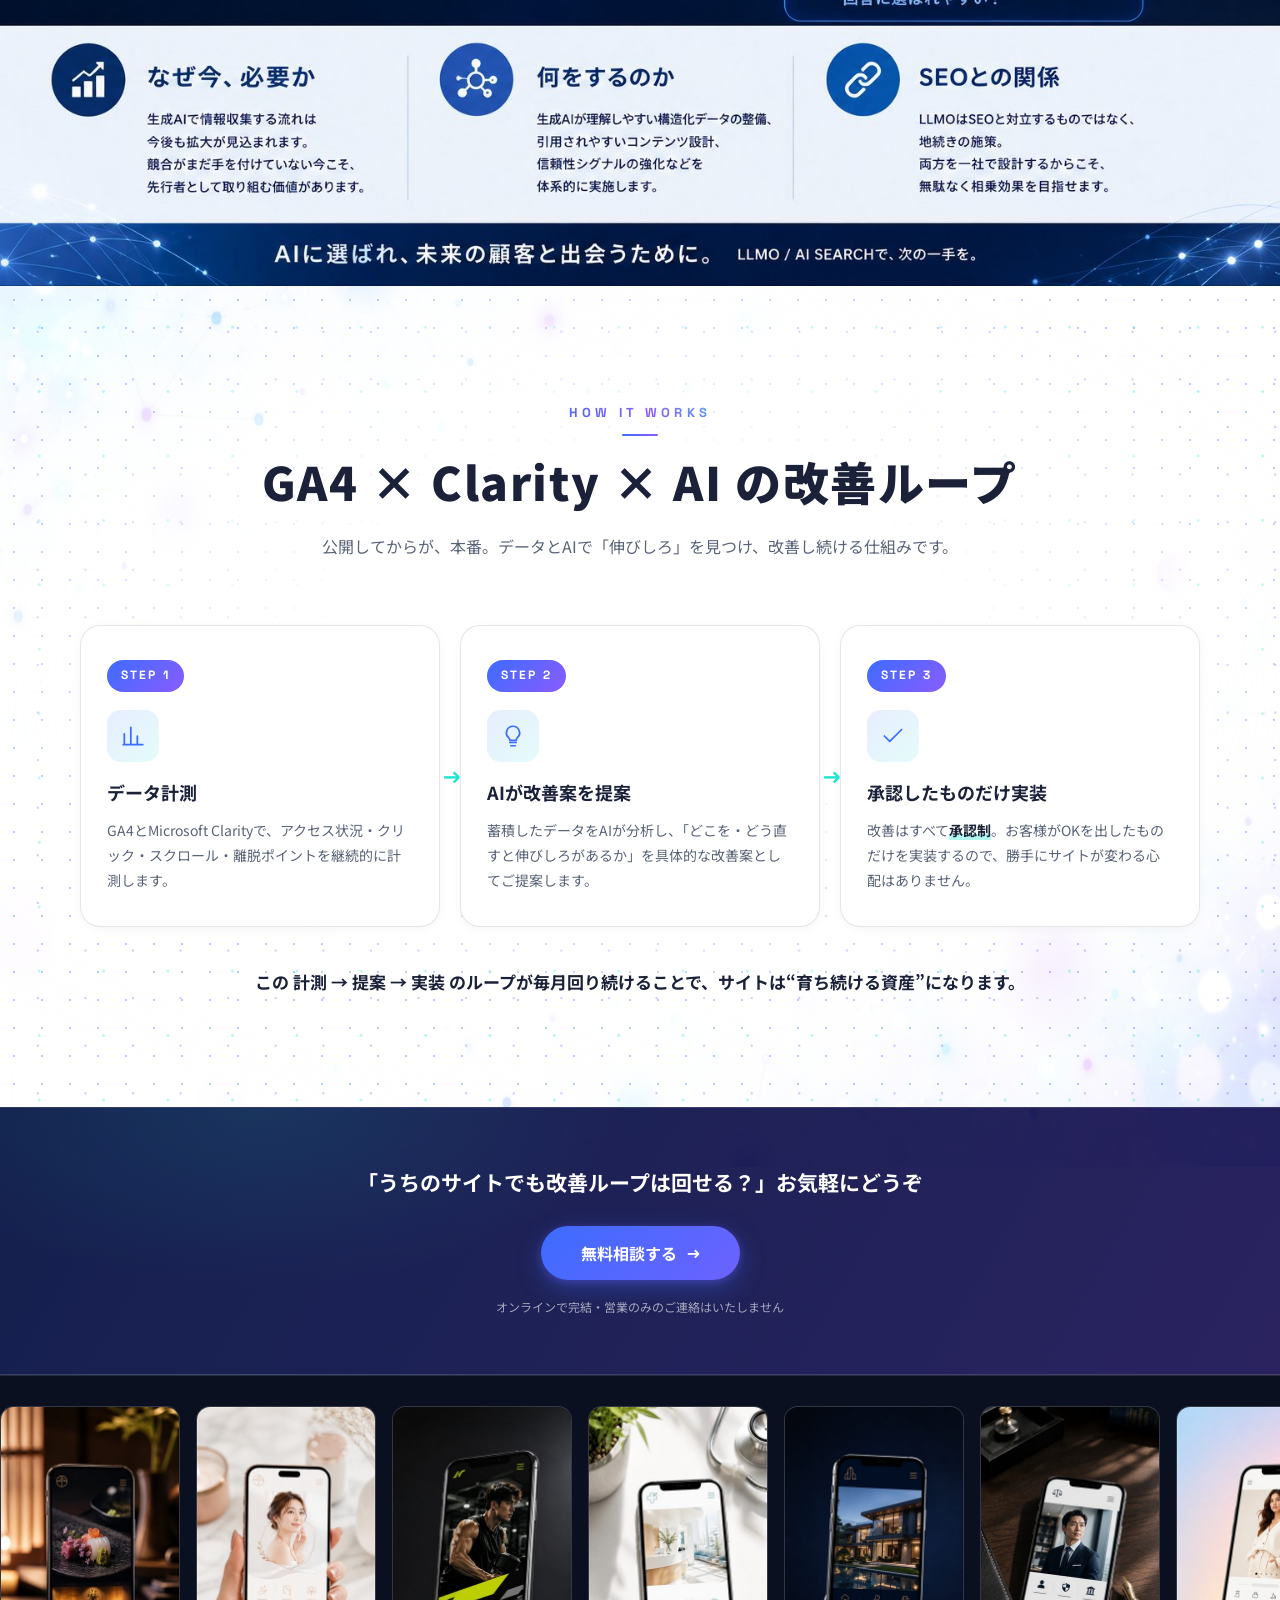
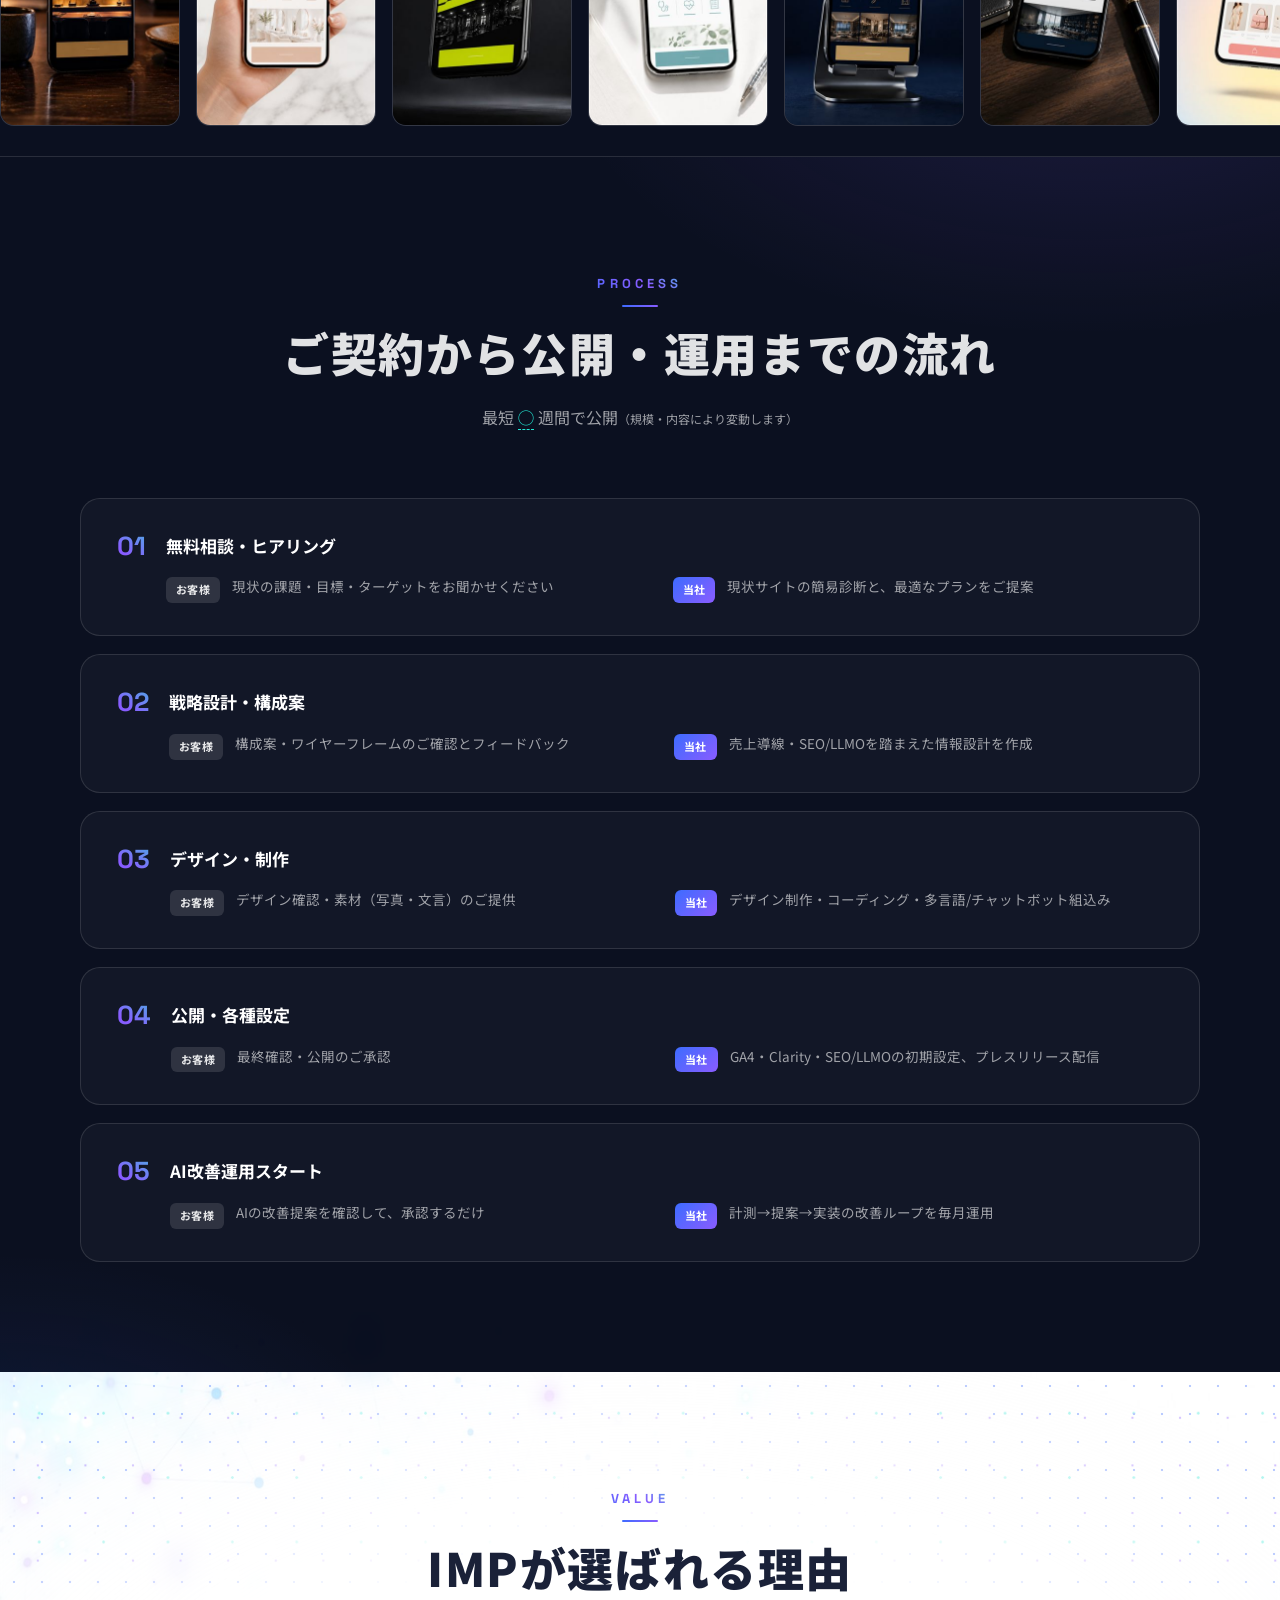
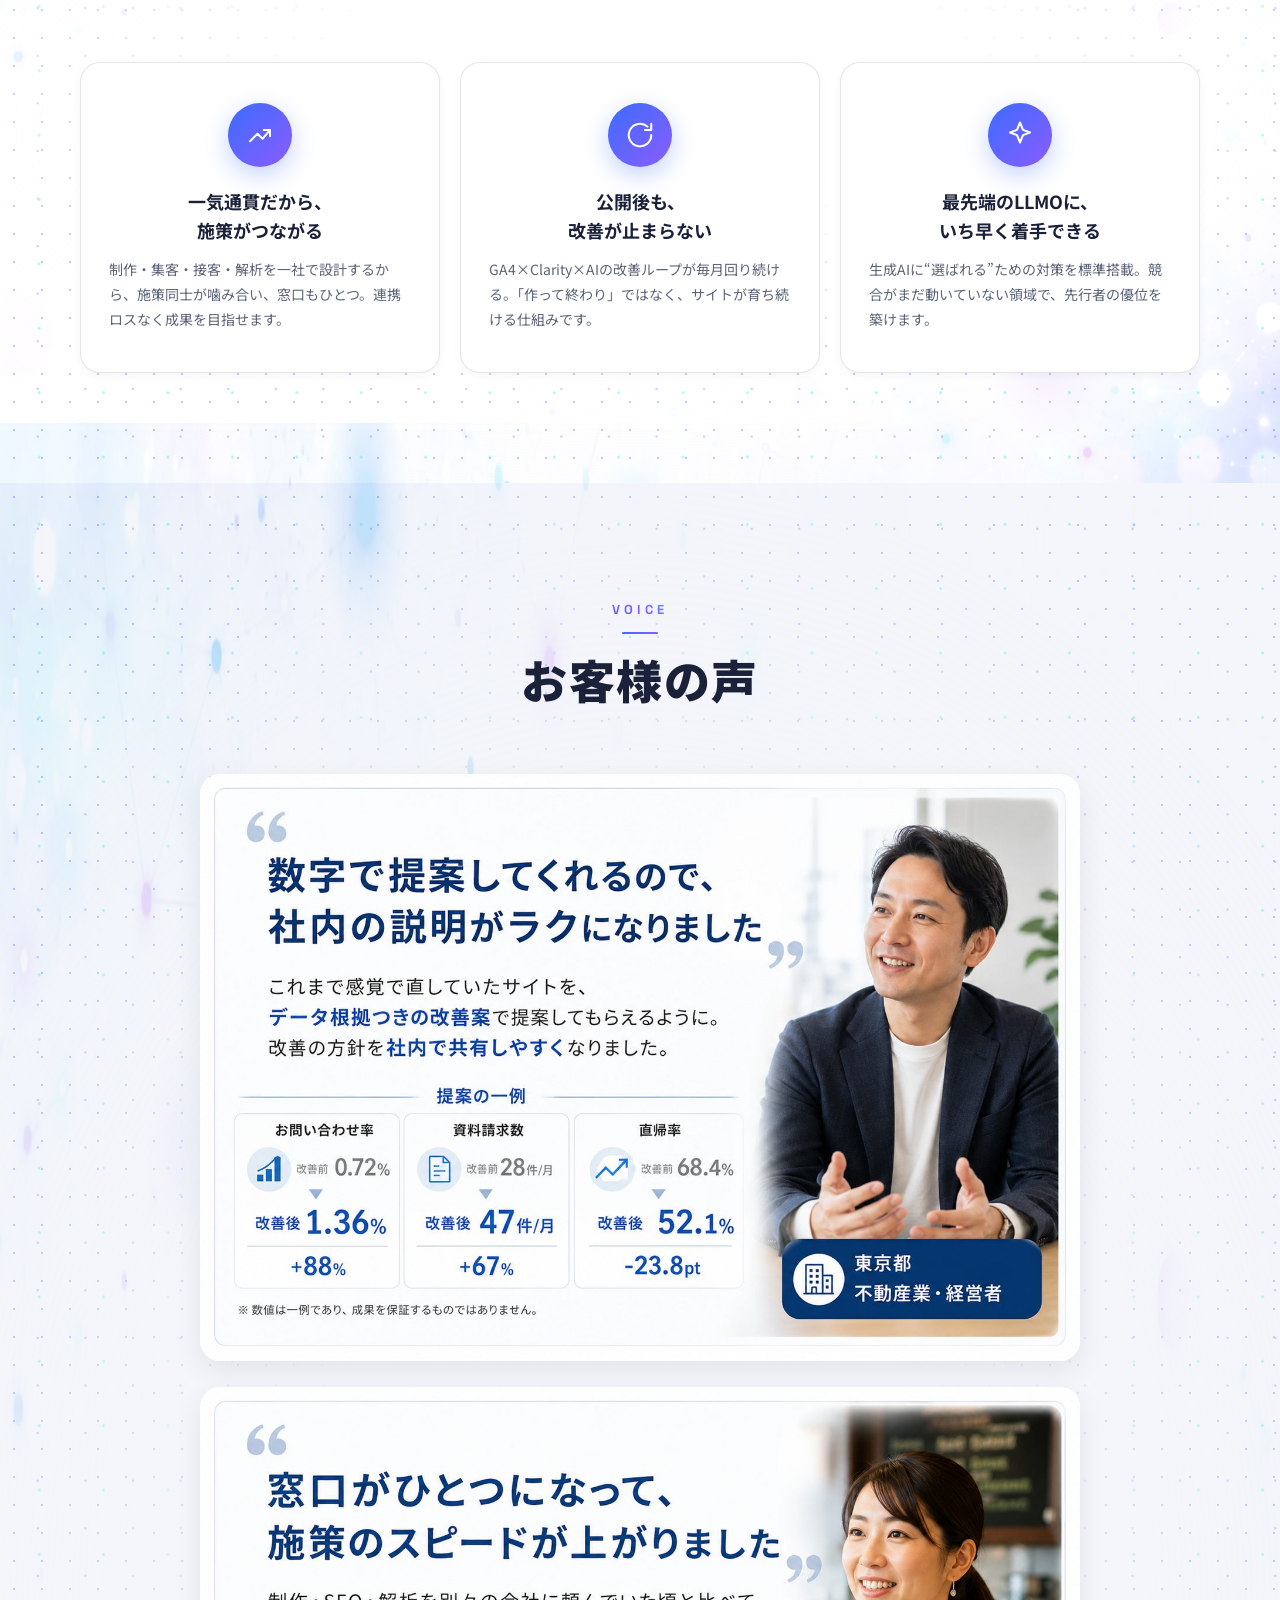
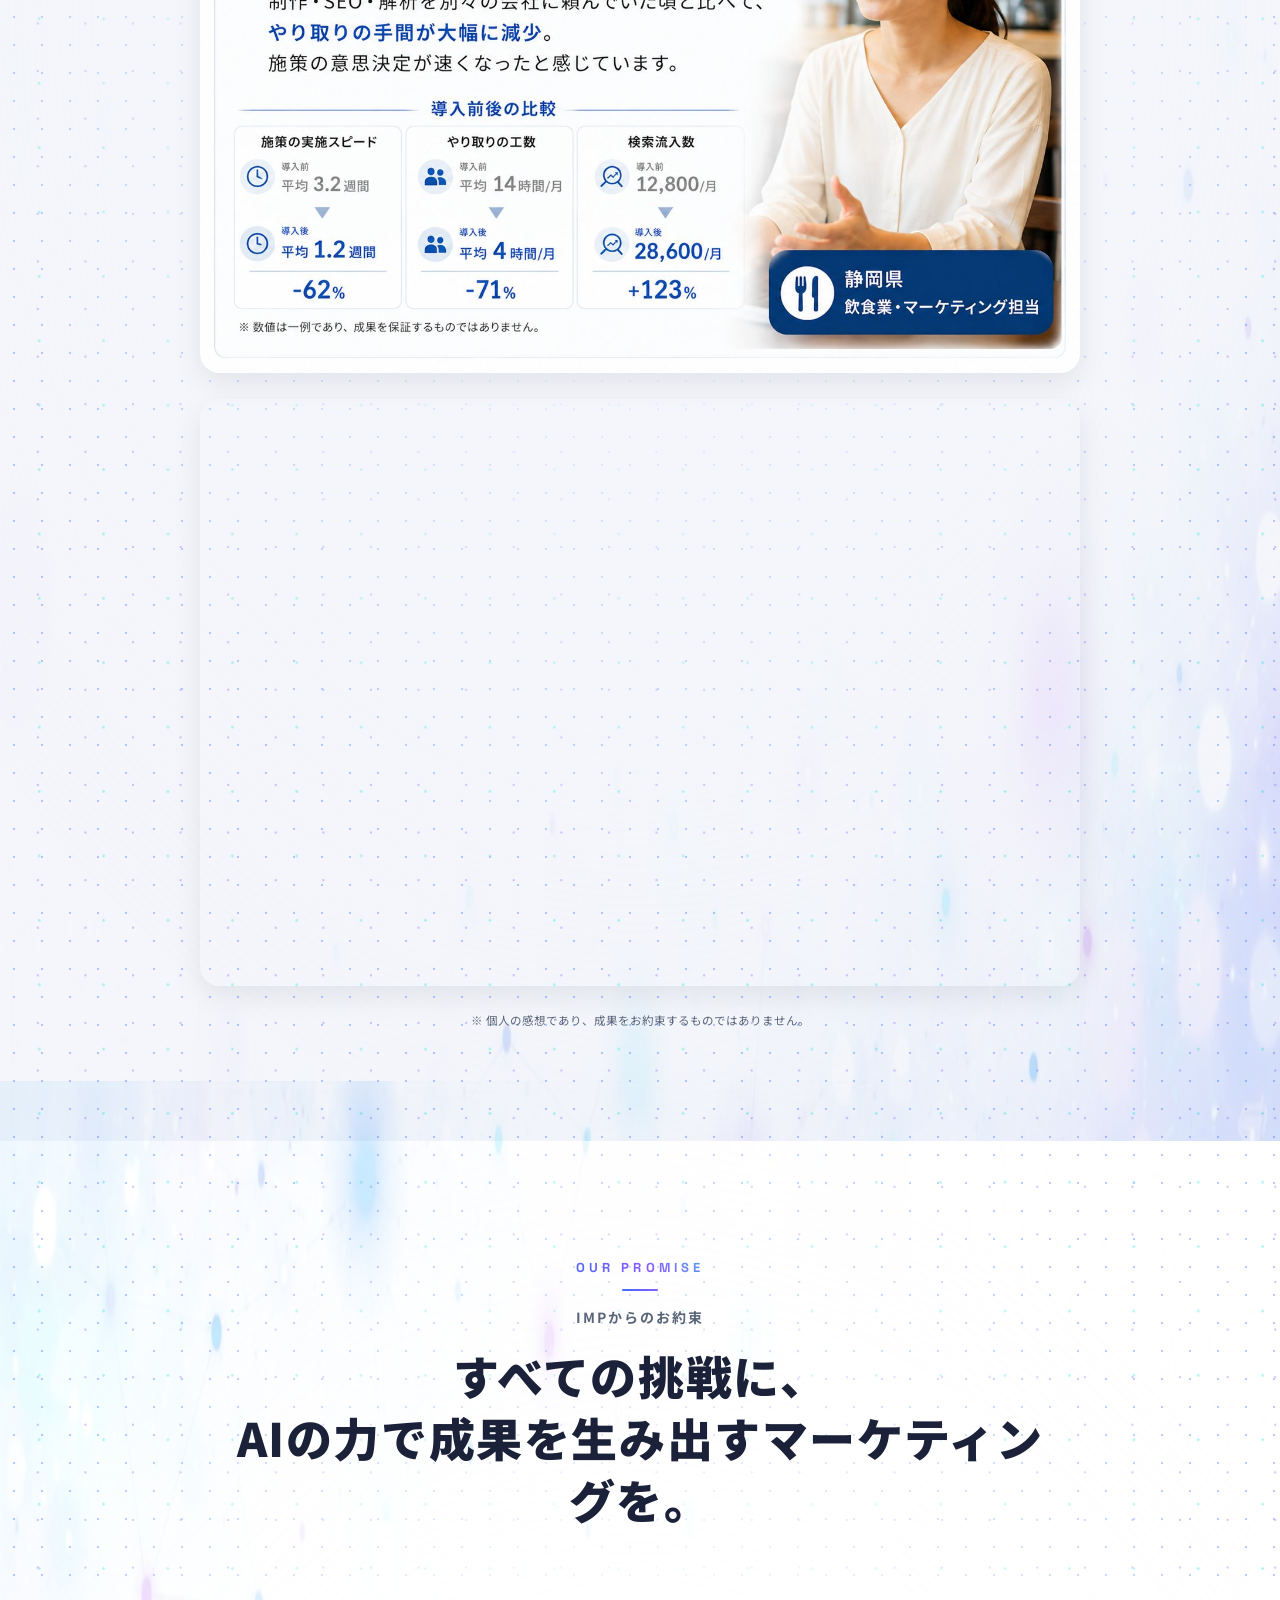
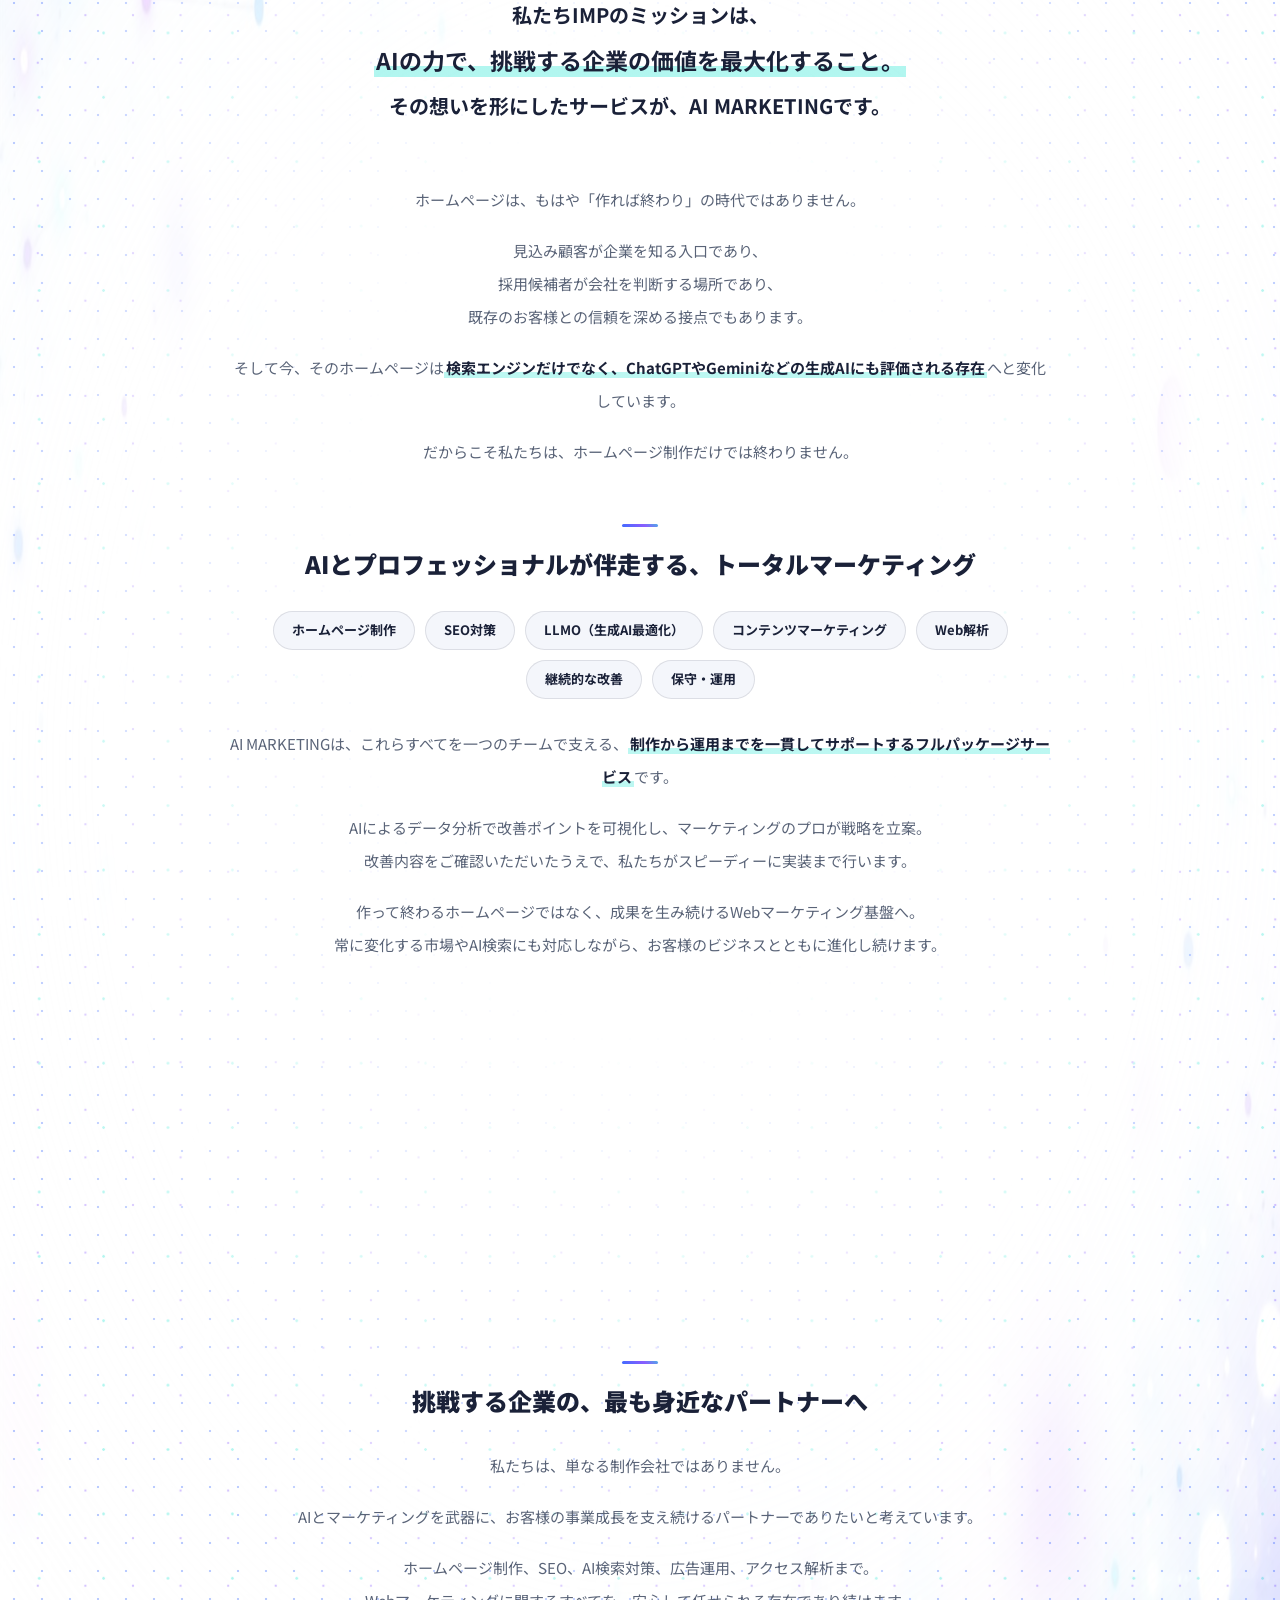
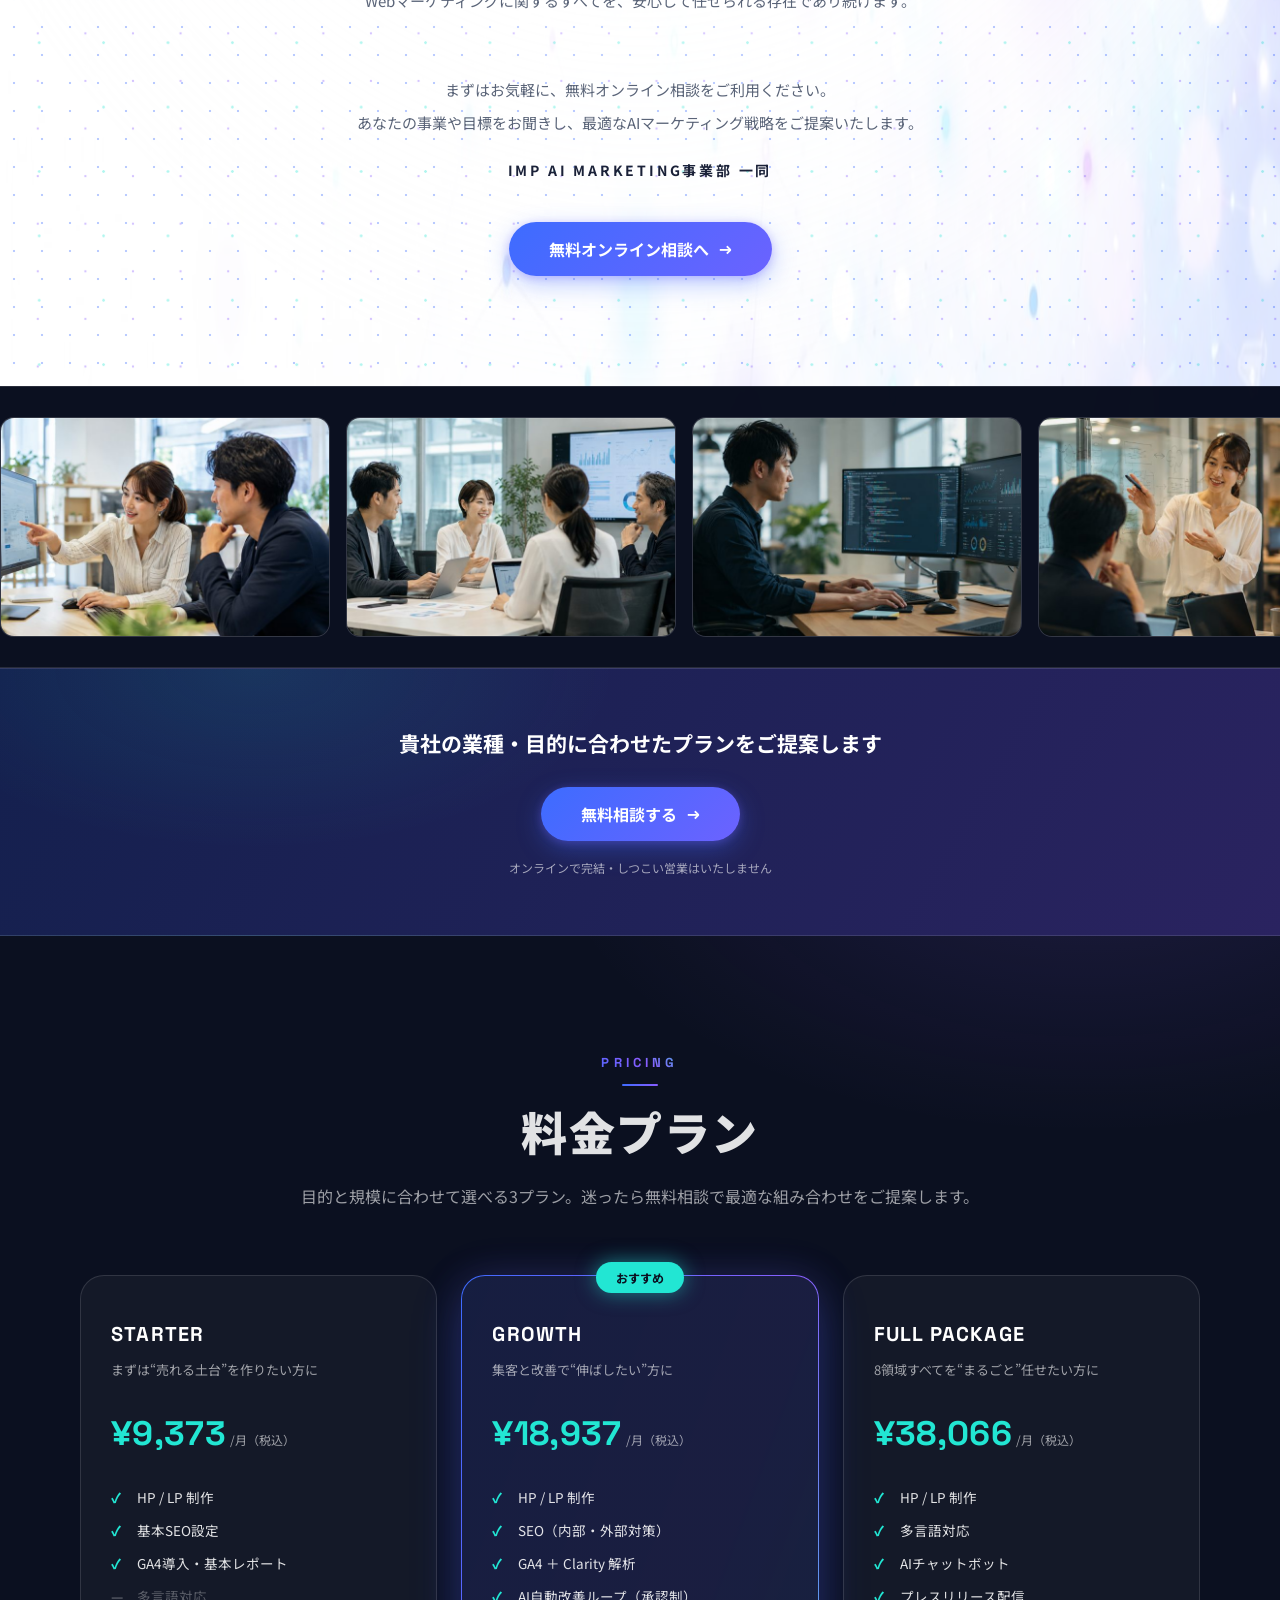
==== commit d8203bbc: "ヒーロー背景にゴールドのグラデーションレイヤーを追加（screen合成・変数で調整可） Co-Authored-By: Claude Fable 5 <noreply@anthropic.com>" ====
--- a/index.html
+++ b/index.html
@@ -183,6 +183,8 @@
     <div class="hero__aurora hero__aurora--1"></div>
     <div class="hero__aurora hero__aurora--2"></div>
     <div class="hero__aurora hero__aurora--3"></div>
+    <!-- ゴールドのグラデーションレイヤー（screen合成で金の光波を重ねる） -->
+    <div class="hero__gold"></div>
     <!-- 斜めワードマーキー（AI系ワードが流れる赤の装飾ライン。テキストはセットA/Bの複製でシームレスループ） -->
     <div class="word-marquee word-marquee--1">
       <div class="word-marquee__inner">
--- a/style.css
+++ b/style.css
@@ -50,6 +50,10 @@
   --wordline-size: clamp(38px, 7vw, 84px);          /* 文字サイズ */
   --wordline-duration: 46s;                         /* 1ループの時間 */
   --wordline-angle: -10deg;                         /* 傾き */
+
+  /* ---- ヒーロー背景のゴールドグラデーションレイヤー ---- */
+  --gold: #E8C25A;                                  /* ゴールドの基準色 */
+  --gold-opacity: 0.3;                              /* レイヤーの強さ */
 }
 
 *, *::before, *::after { box-sizing: border-box; margin: 0; padding: 0; }
@@ -409,6 +413,24 @@
 @keyframes aurora {
   0%   { transform: translate(0, 0) scale(1); }
   100% { transform: translate(6%, -8%) scale(1.15); }
+}
+
+/* ゴールドのグラデーションレイヤー：
+   斜めの光波＋右上のグロー。screen合成でネイビーに金の光だけを乗せる */
+.hero__gold {
+  position: absolute;
+  inset: 0;
+  pointer-events: none;
+  opacity: var(--gold-opacity);
+  mix-blend-mode: screen;
+  background:
+    linear-gradient(115deg,
+      transparent 30%,
+      rgba(232, 194, 90, 0.35) 46%,
+      rgba(245, 214, 130, 0.18) 52%,
+      transparent 68%),
+    radial-gradient(720px 480px at 88% 8%, rgba(232, 194, 90, 0.45), transparent 65%),
+    radial-gradient(560px 420px at 6% 92%, rgba(200, 158, 60, 0.3), transparent 60%);
 }
 
 /* 斜めワードマーキー（AI系ワードが流れる赤の装飾ライン） */
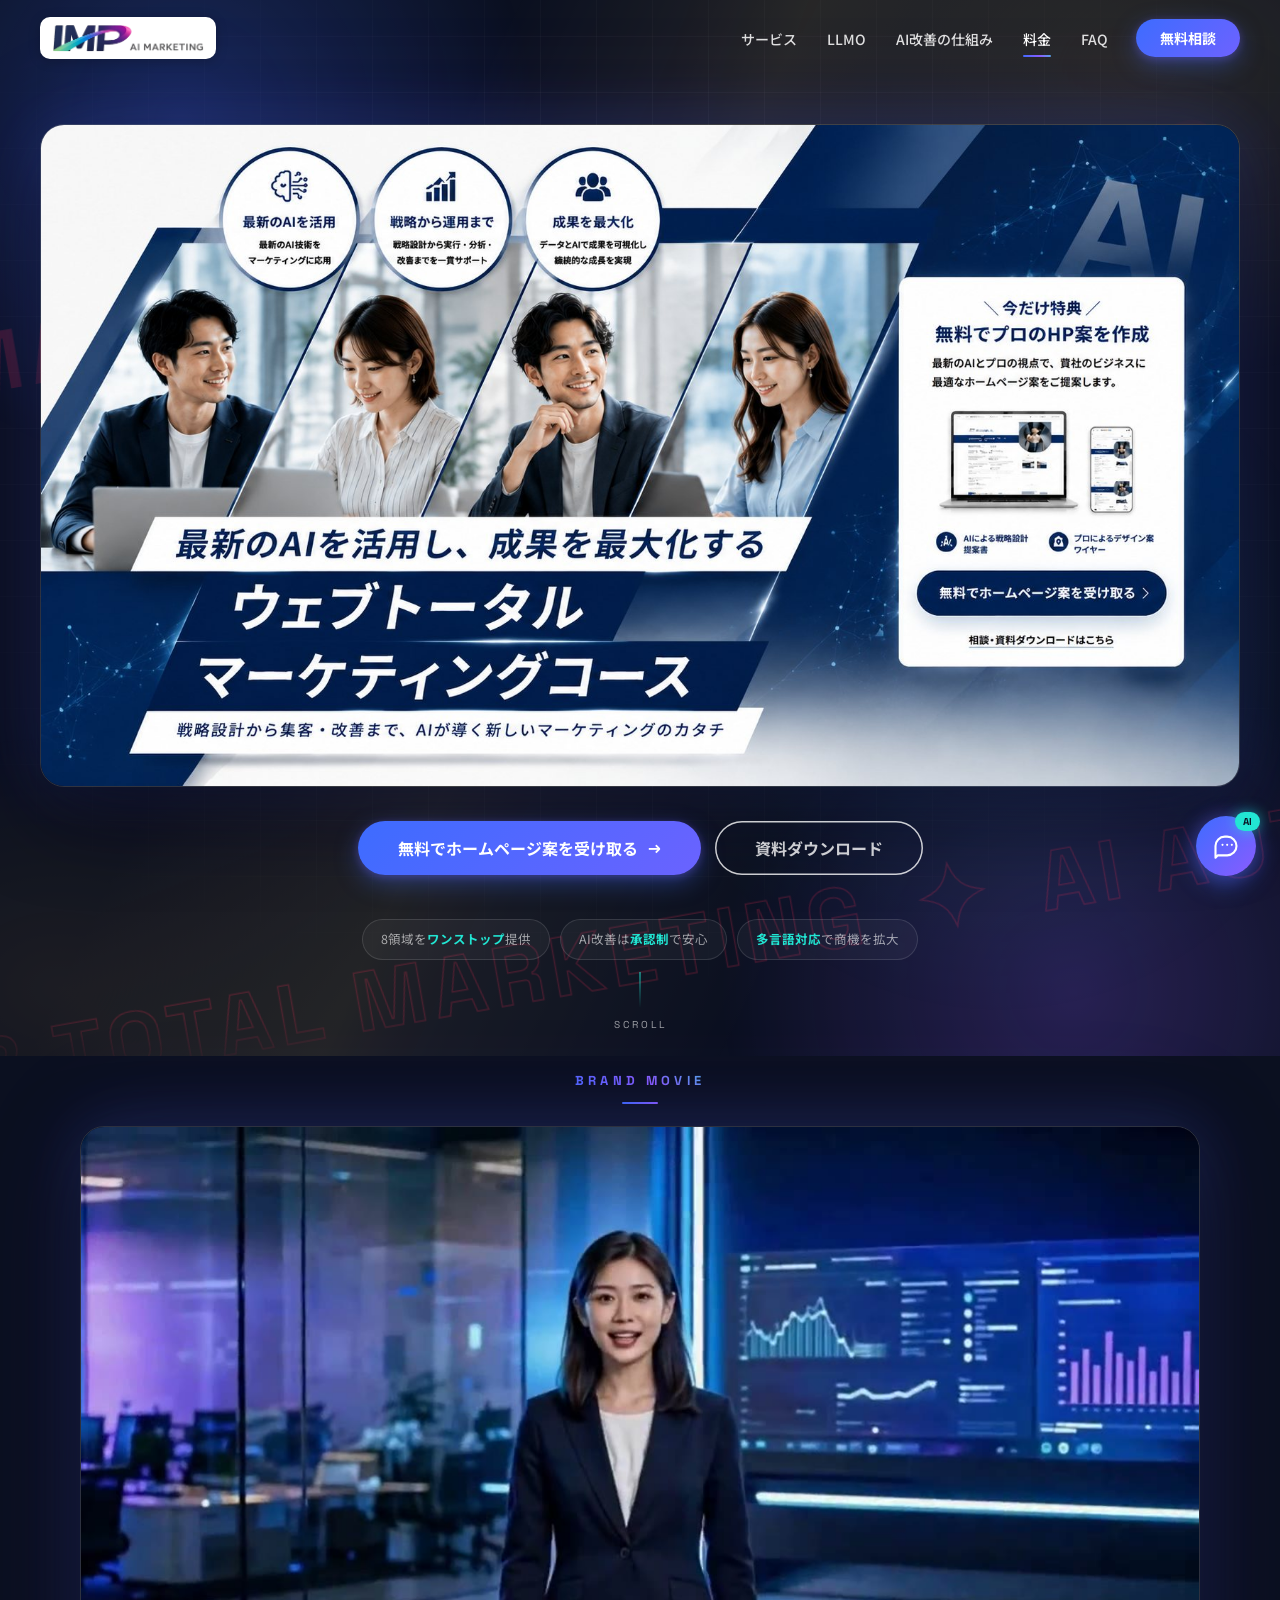
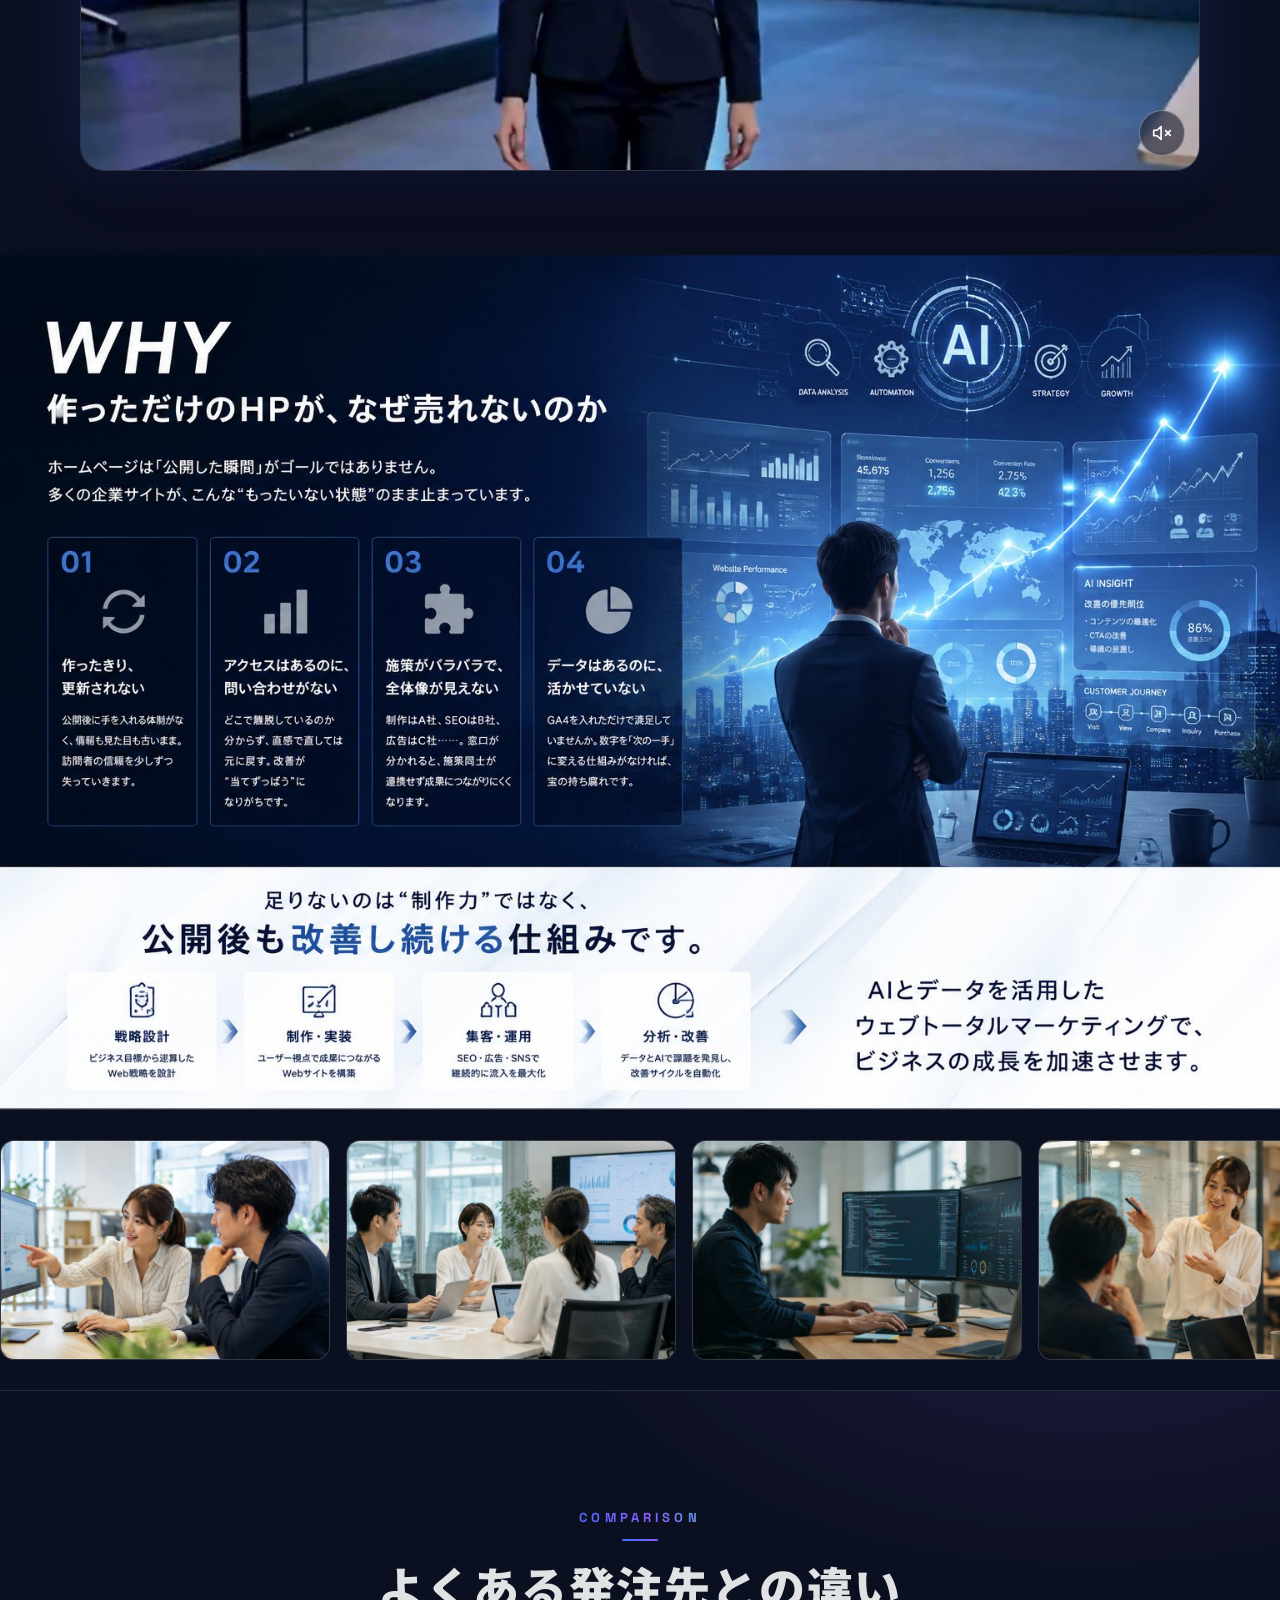
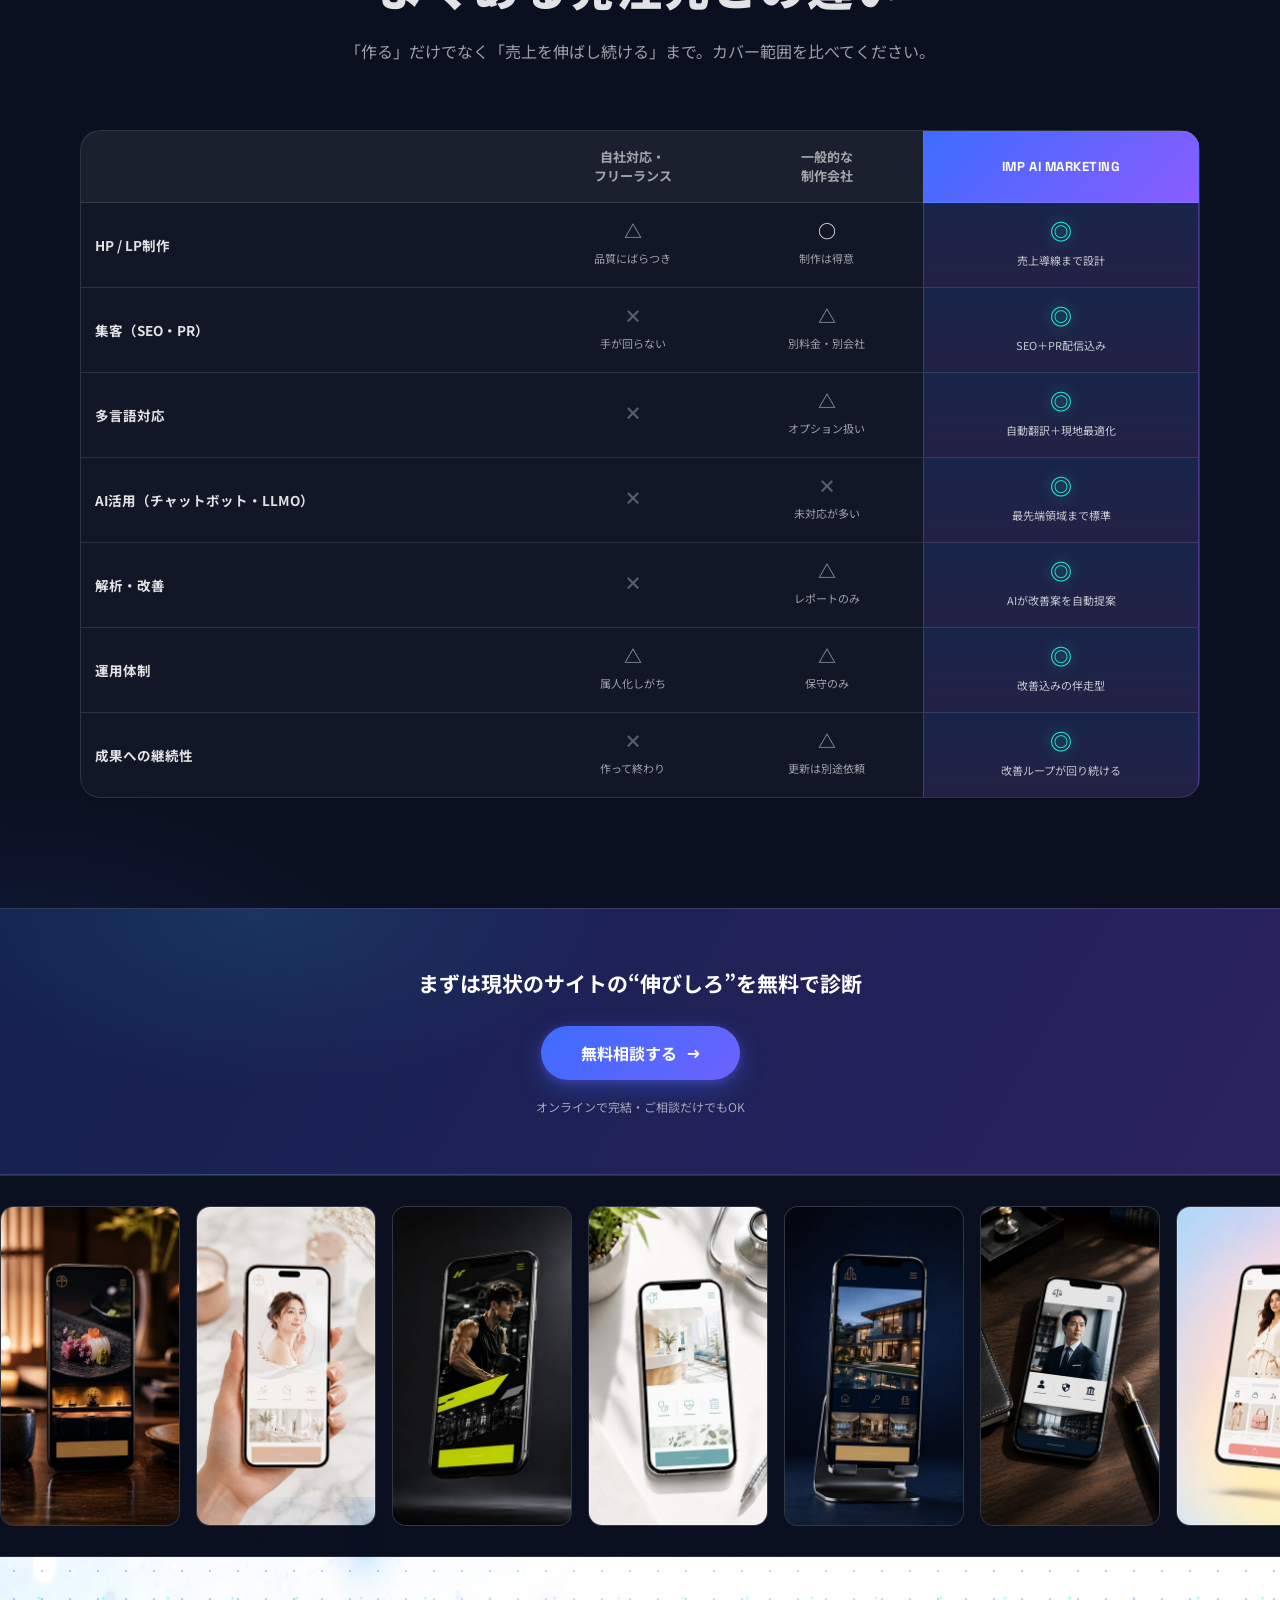
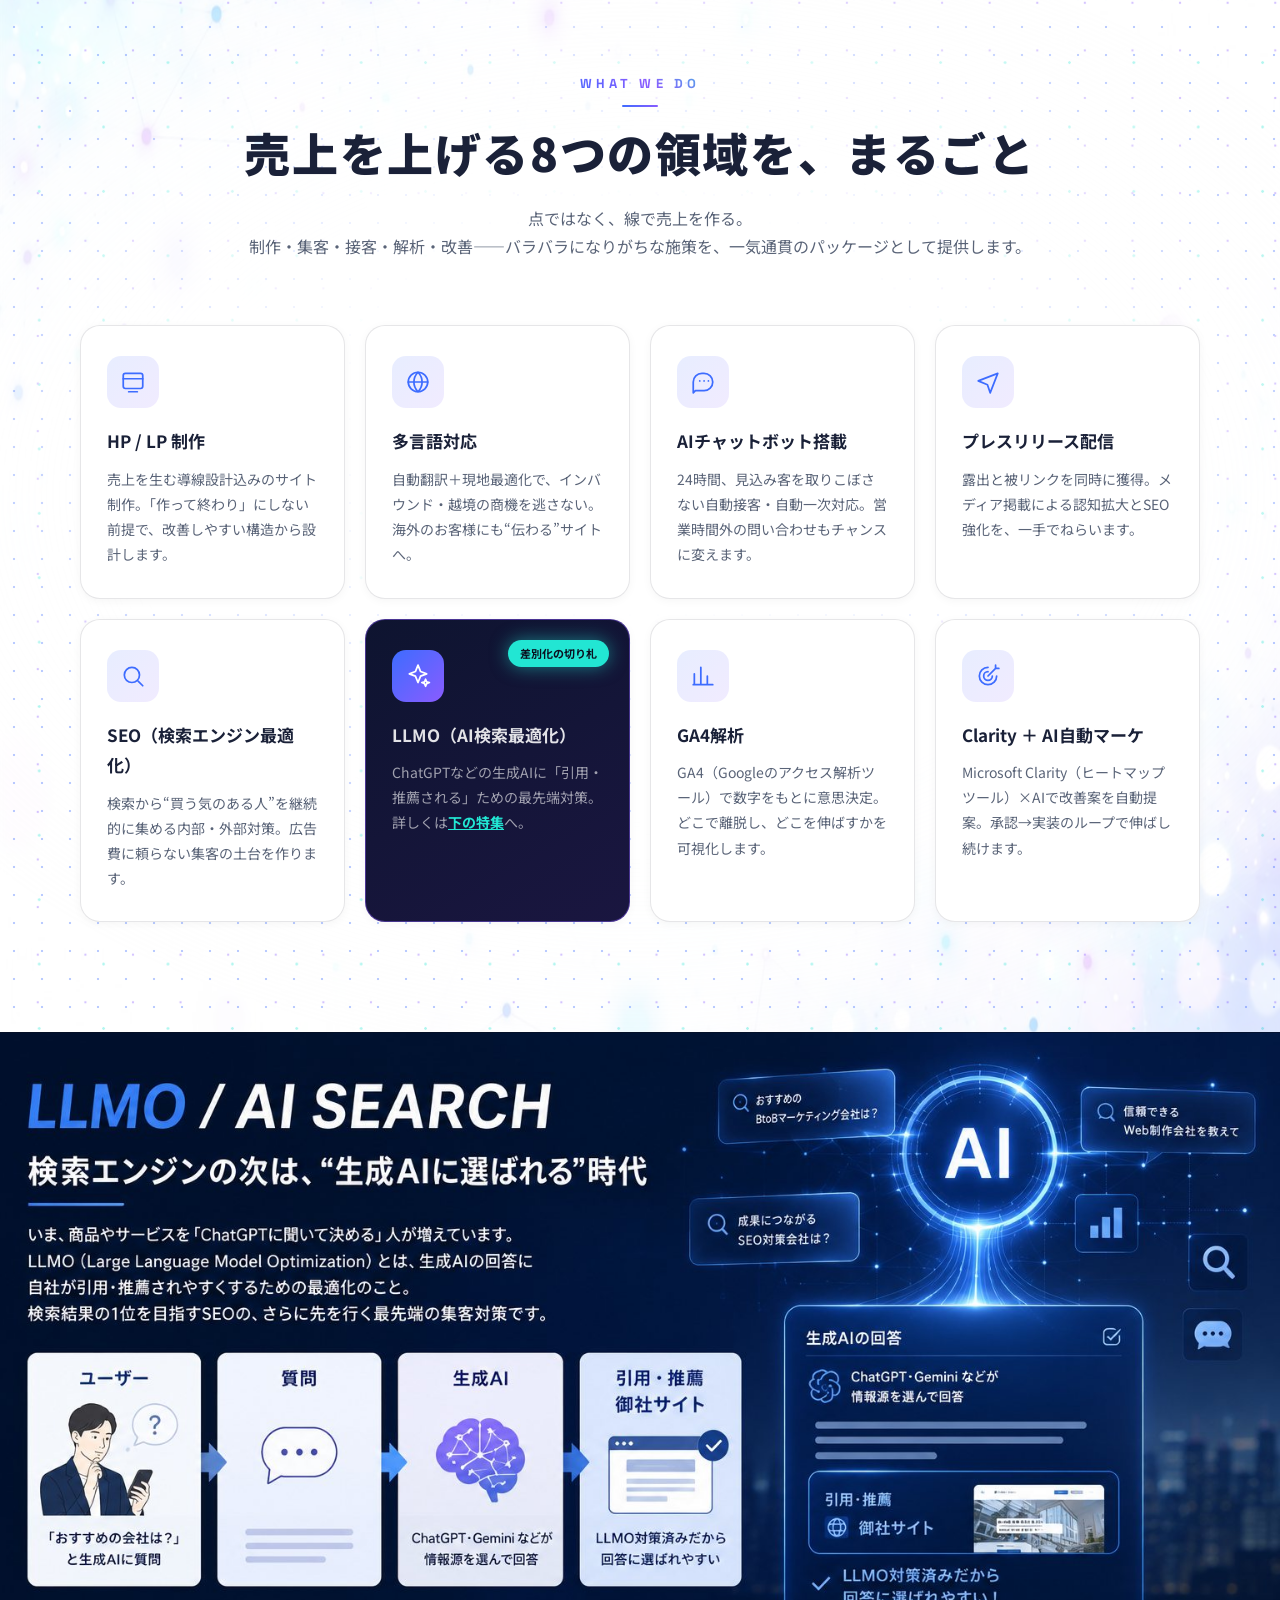
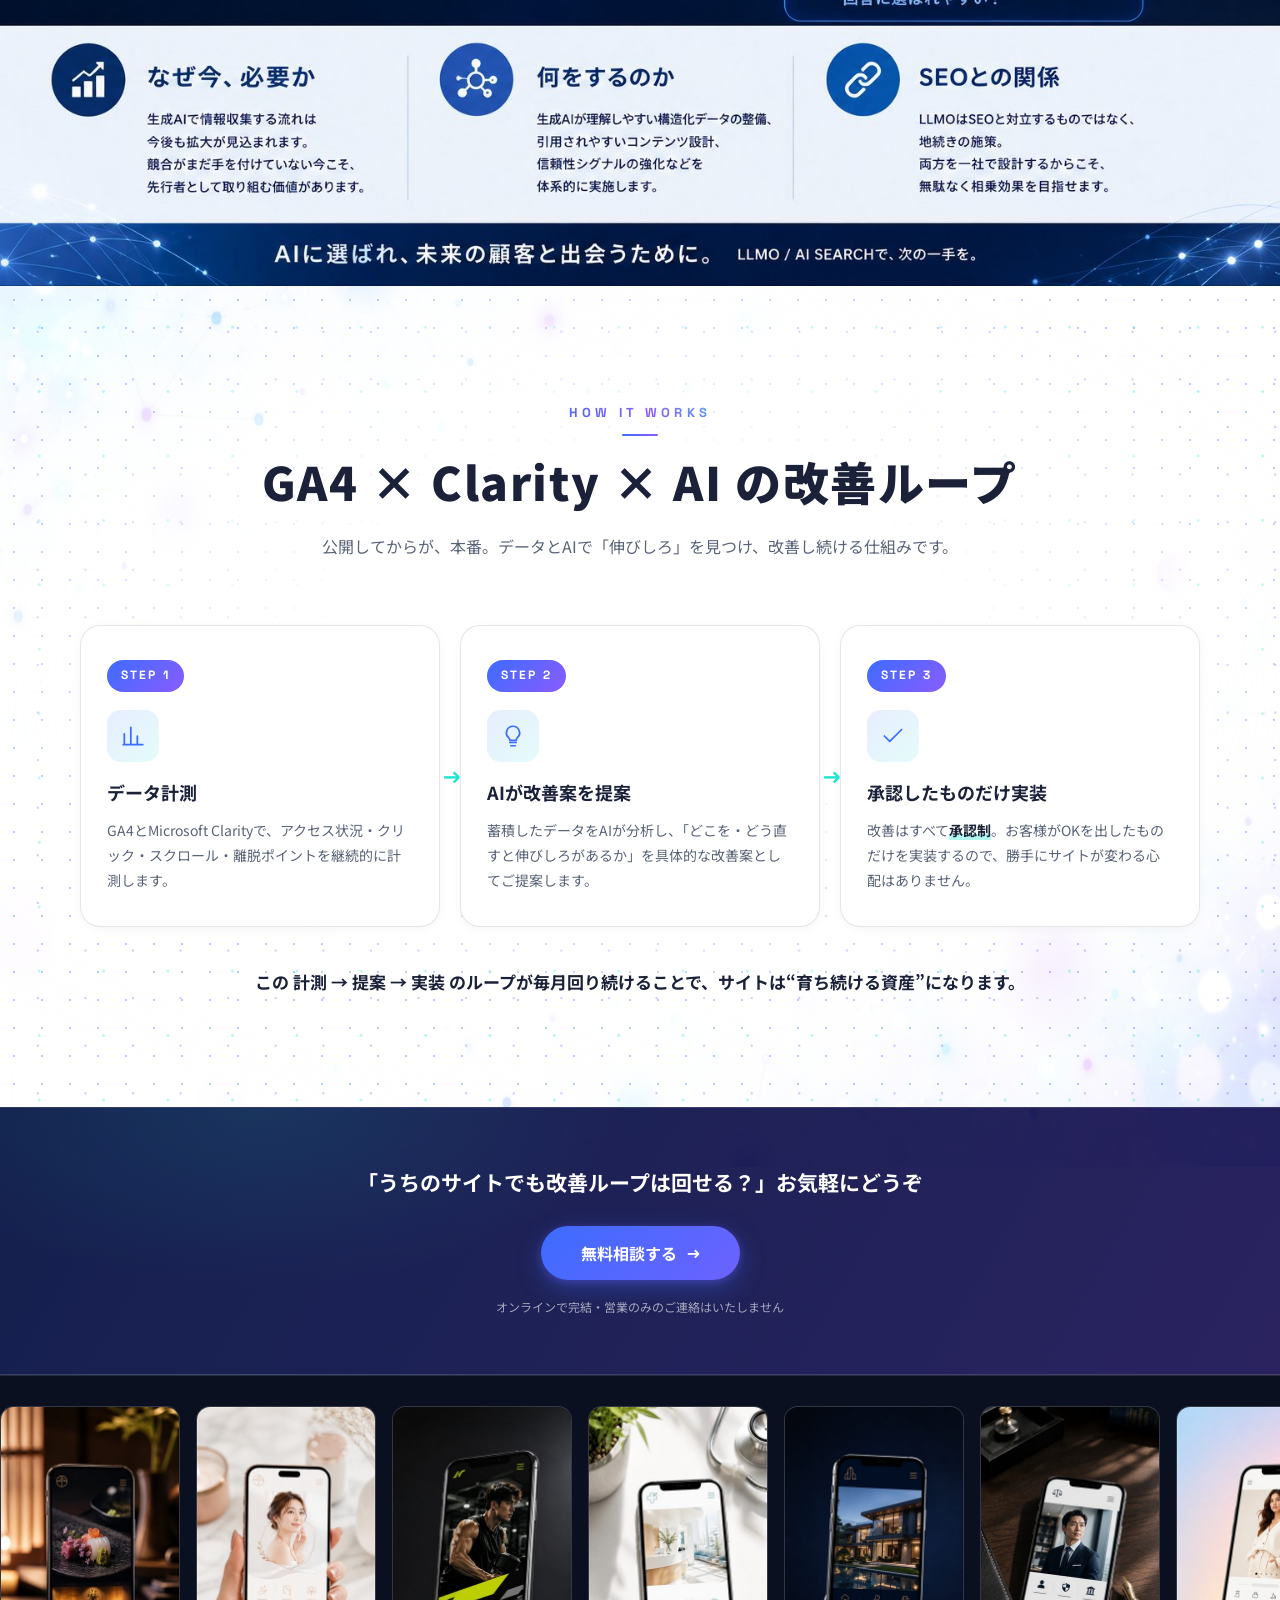
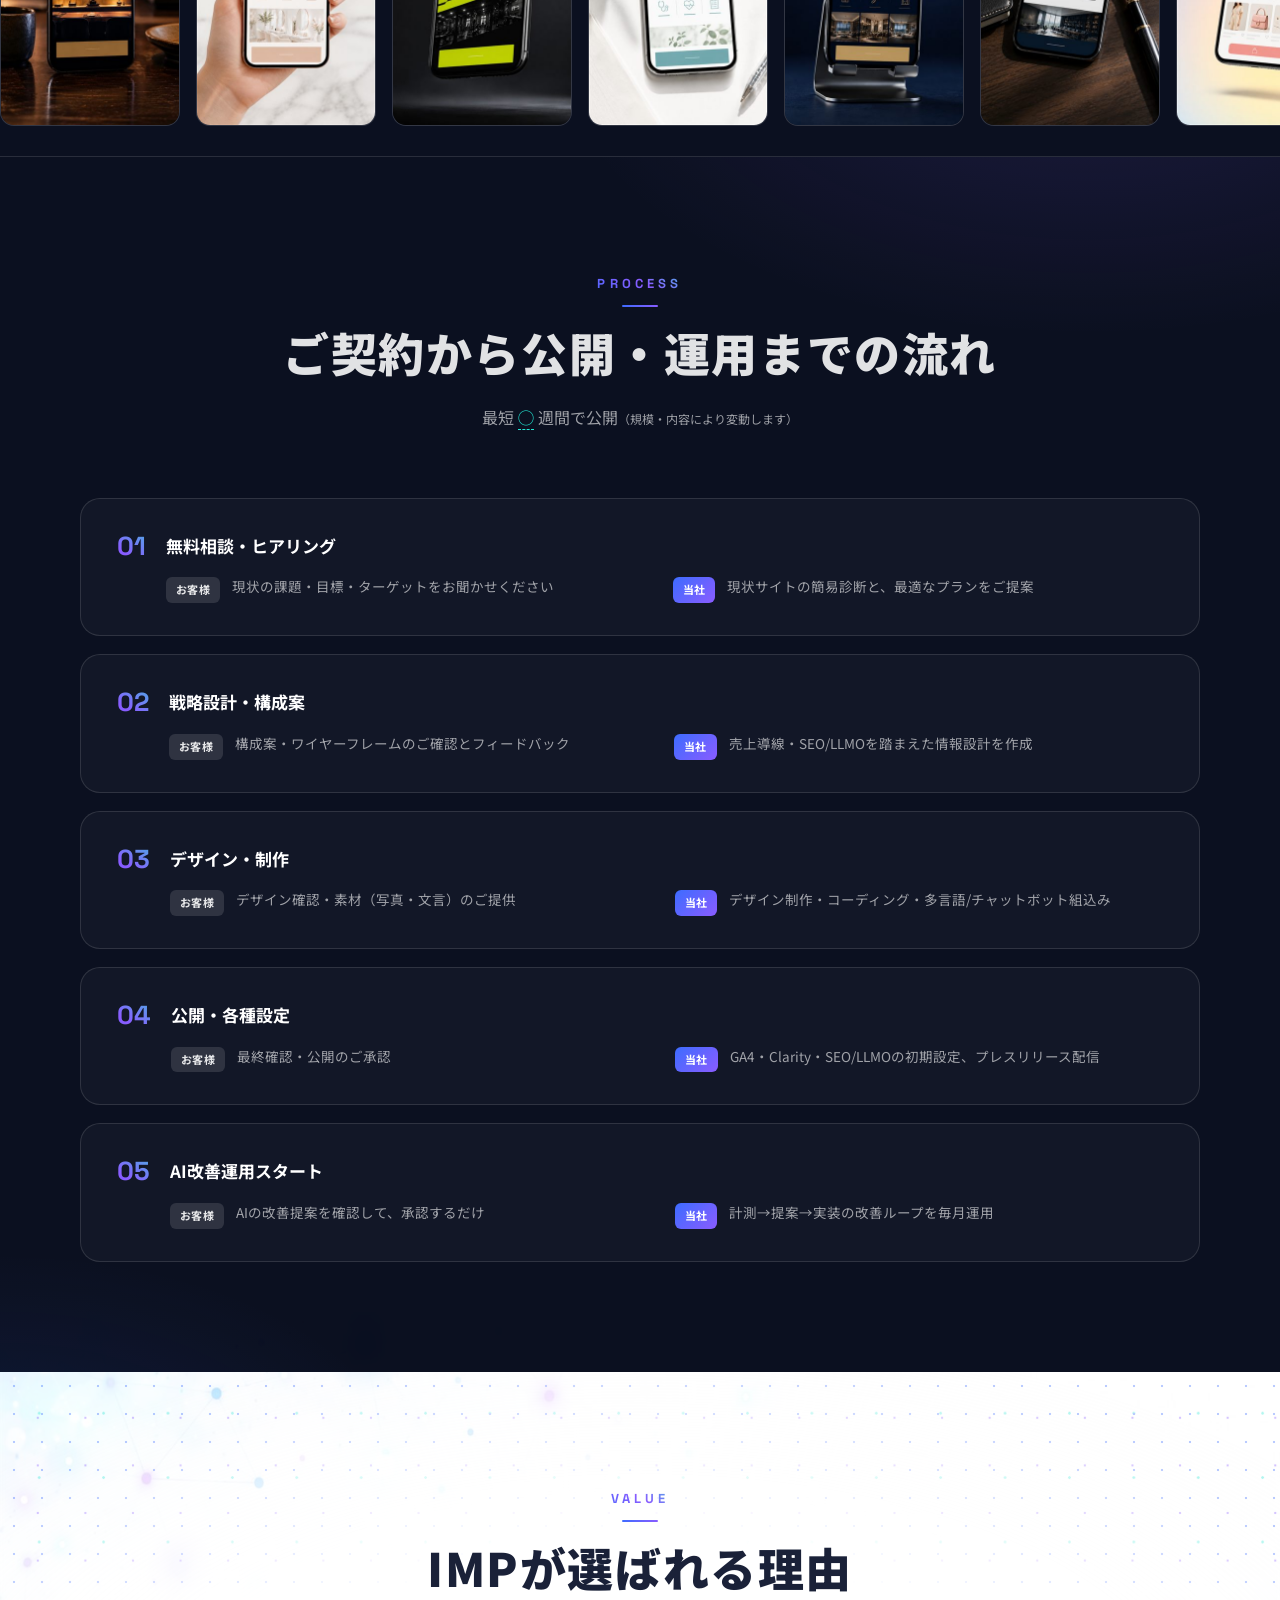
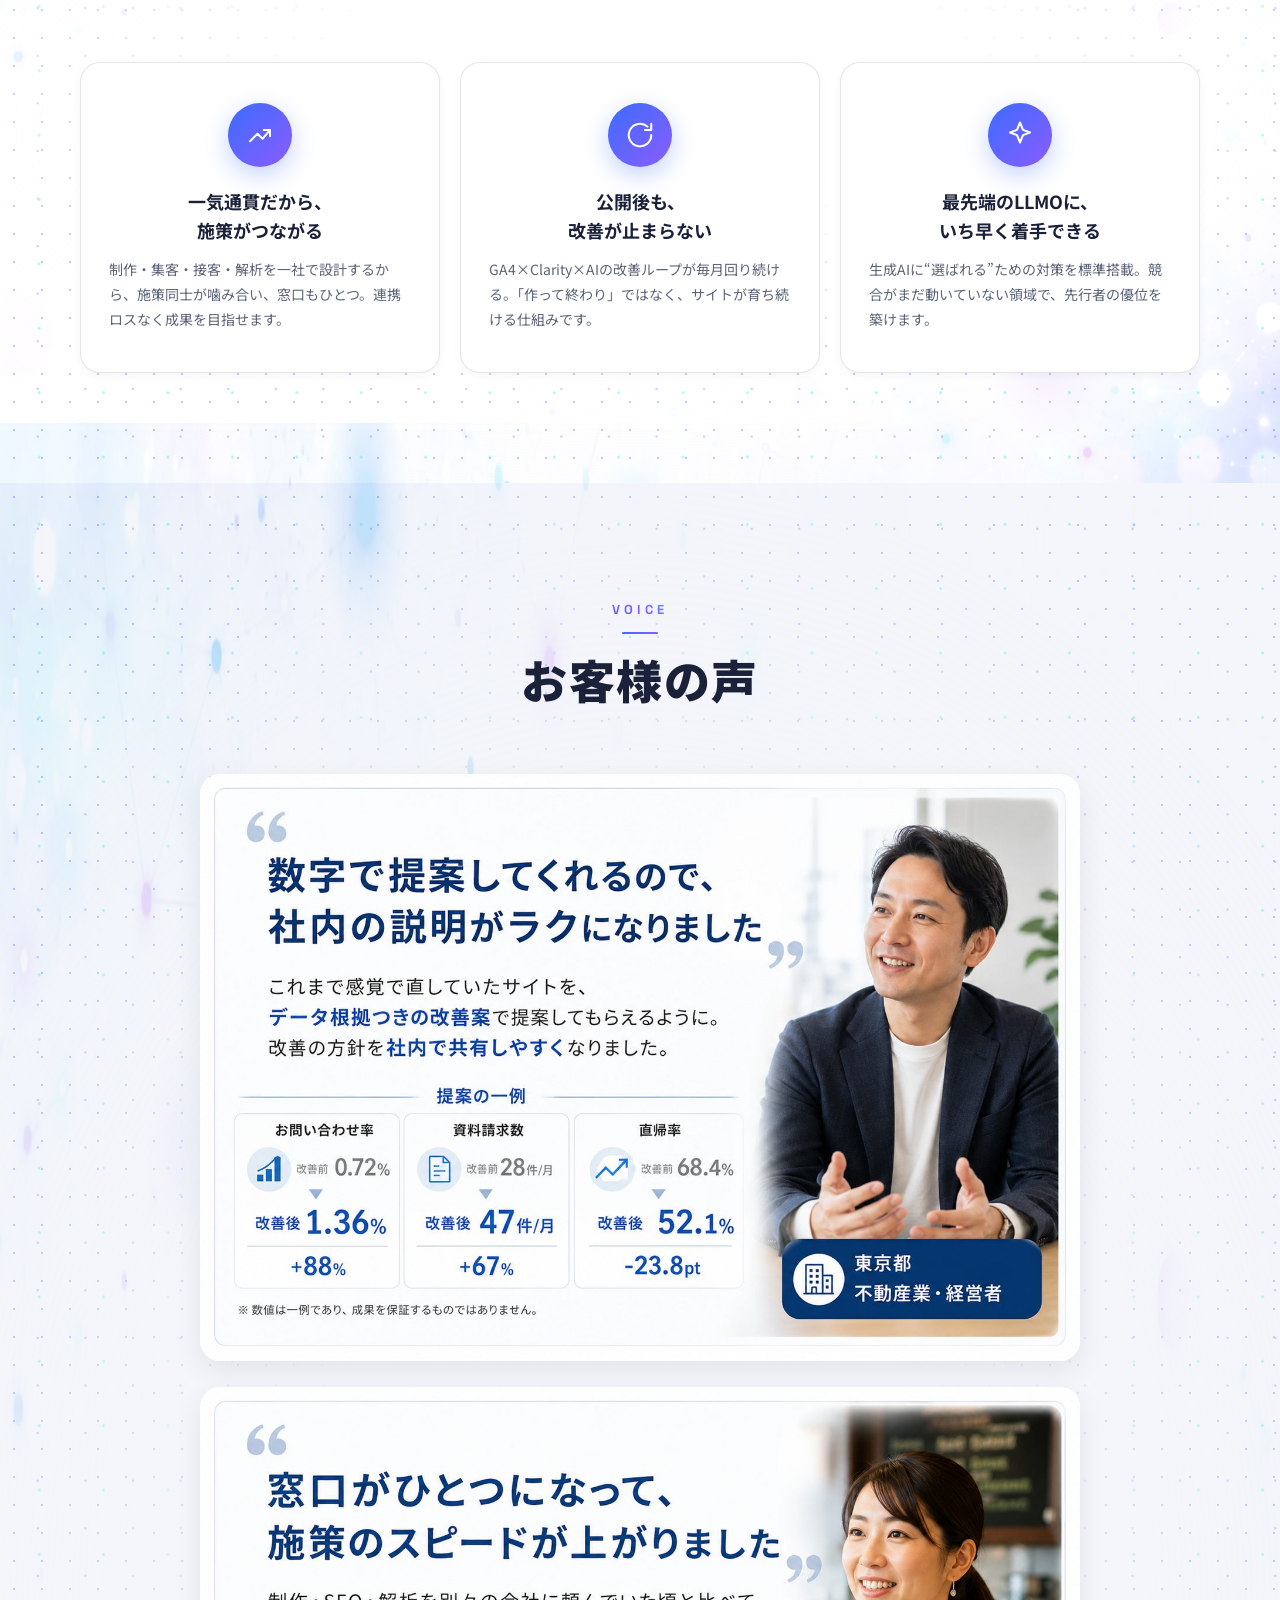
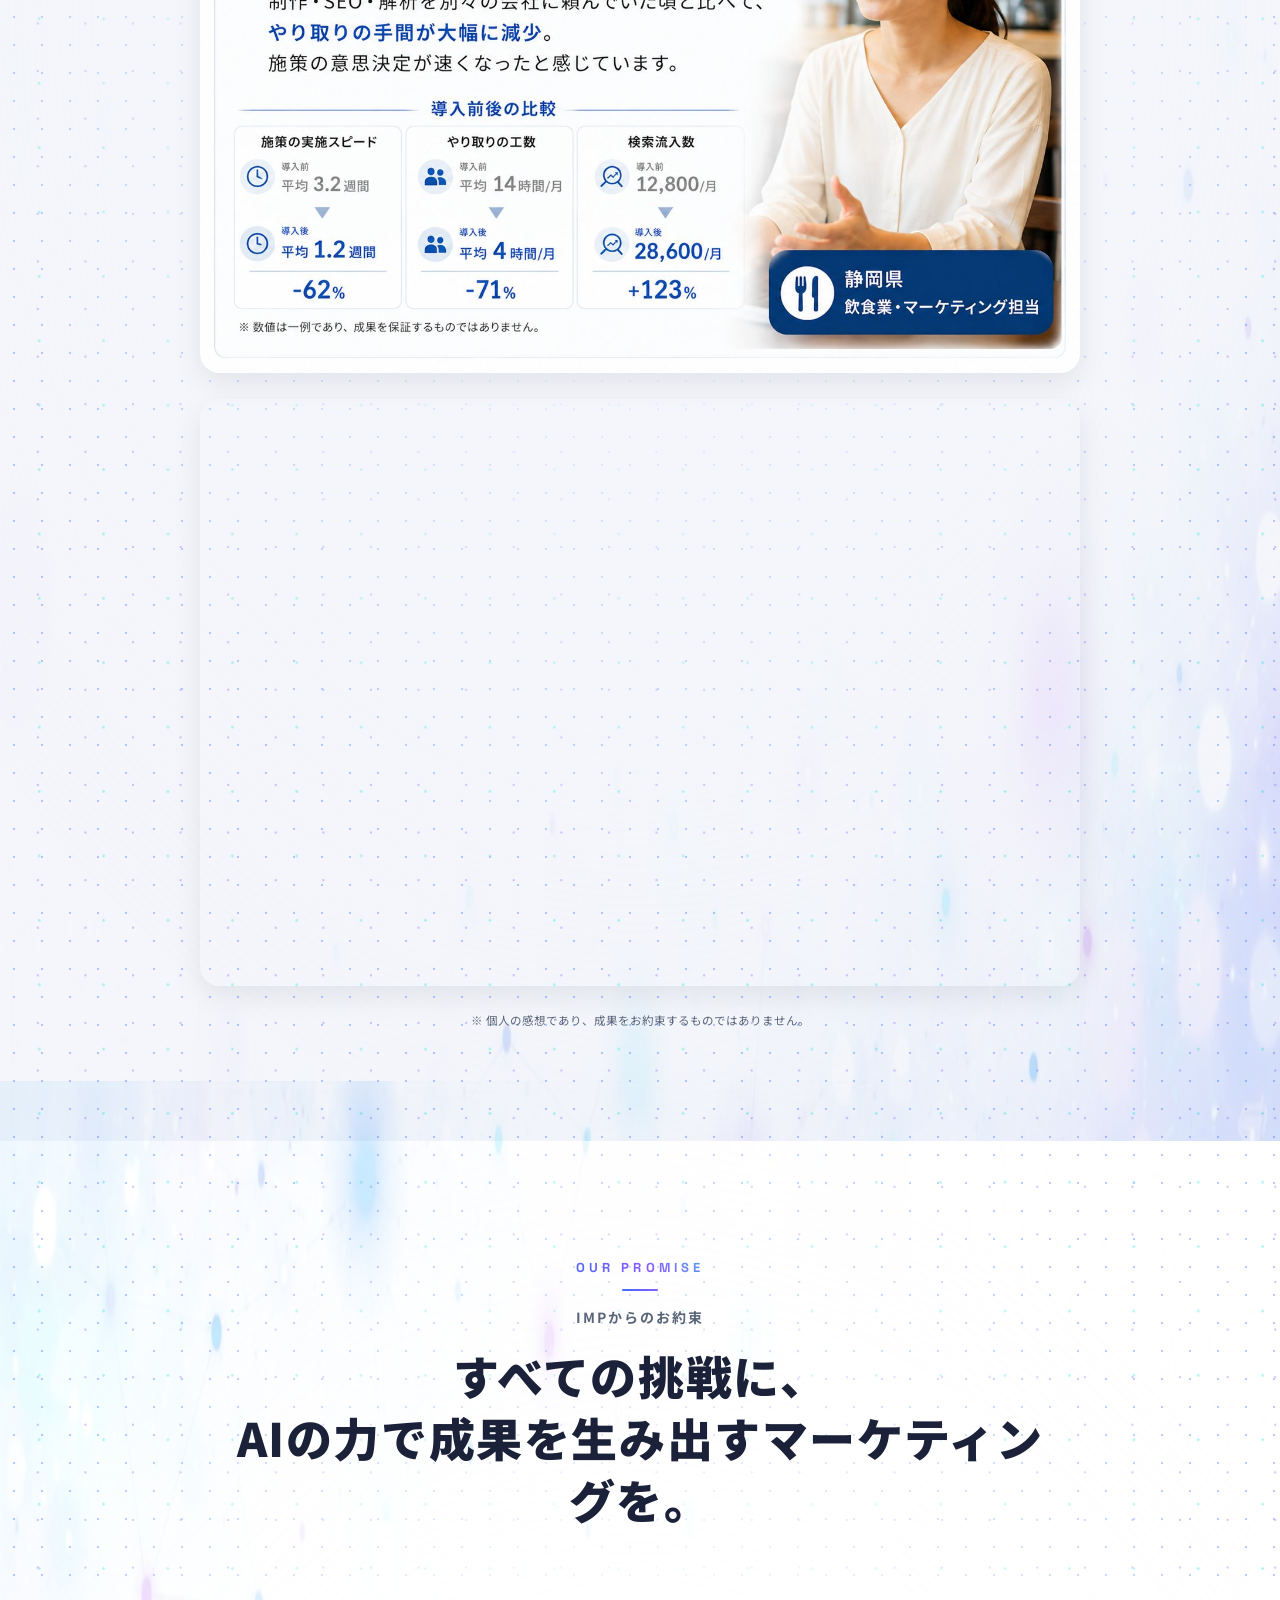
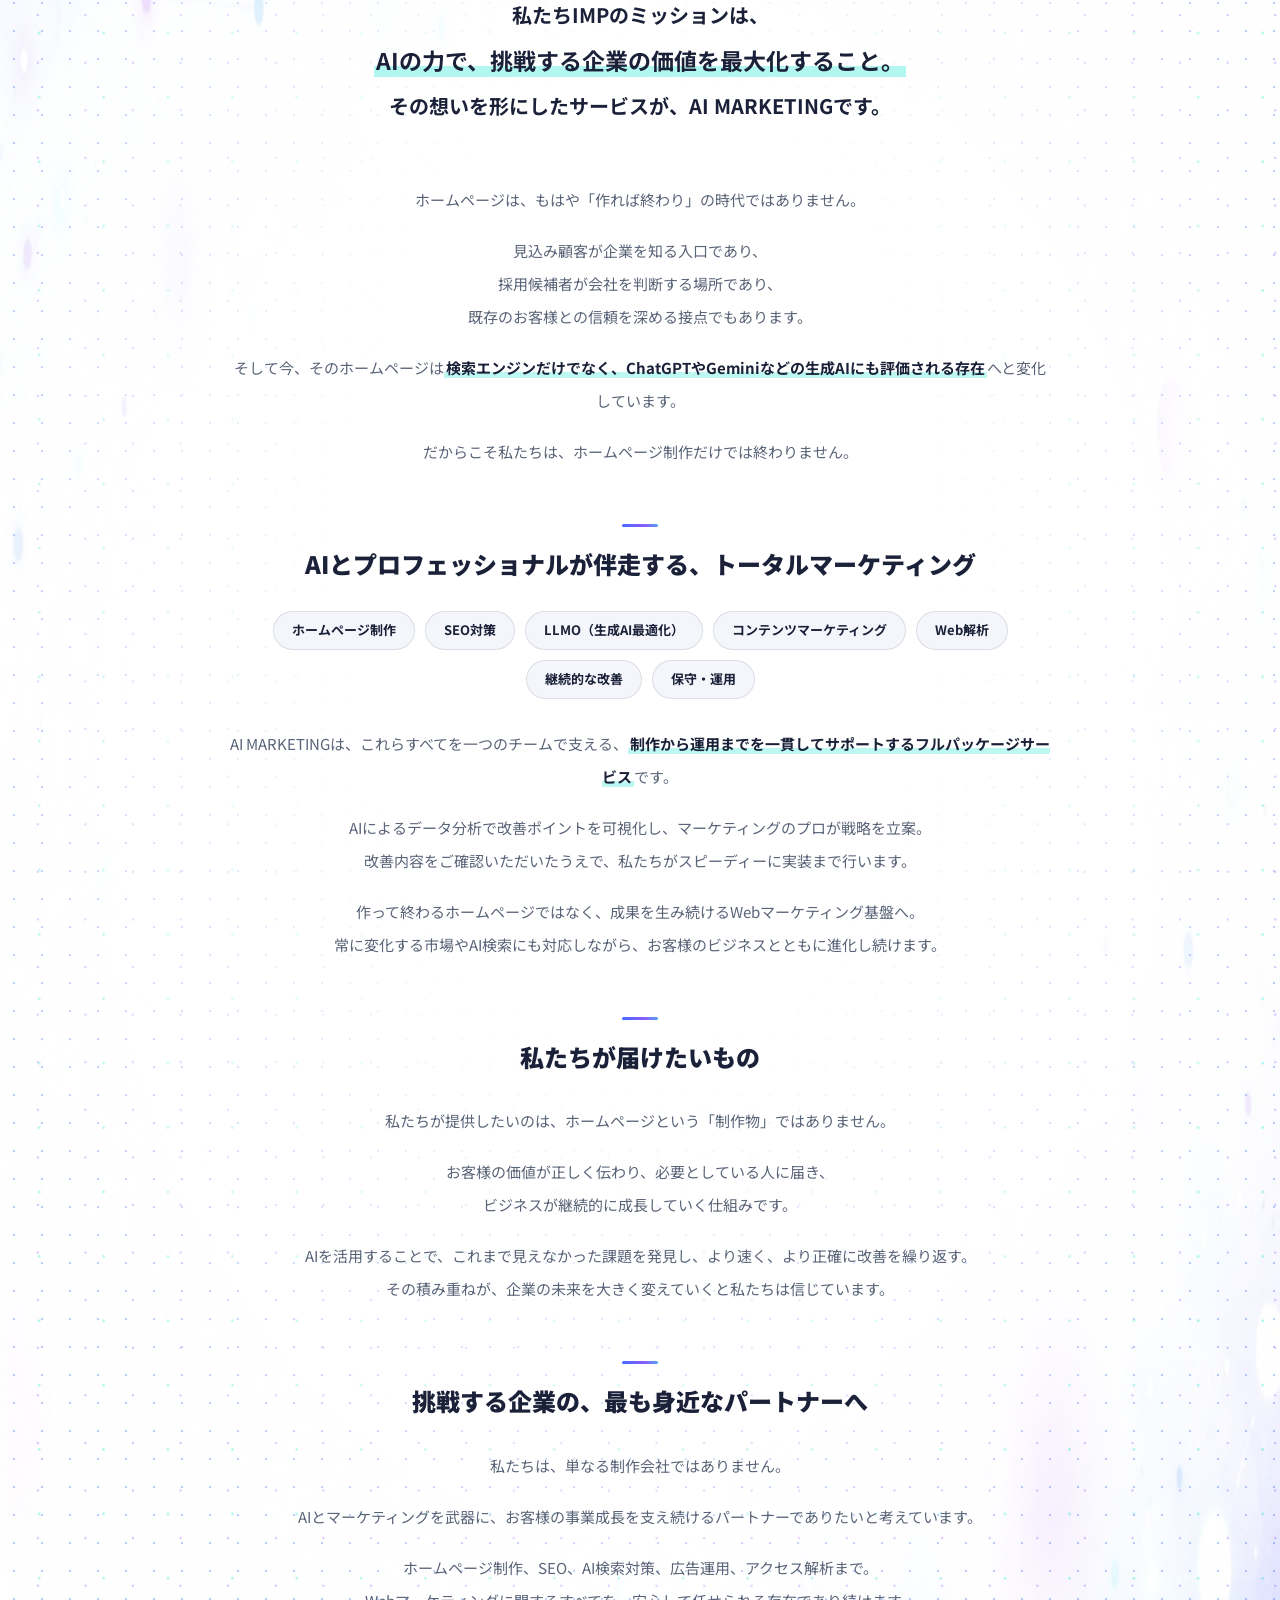
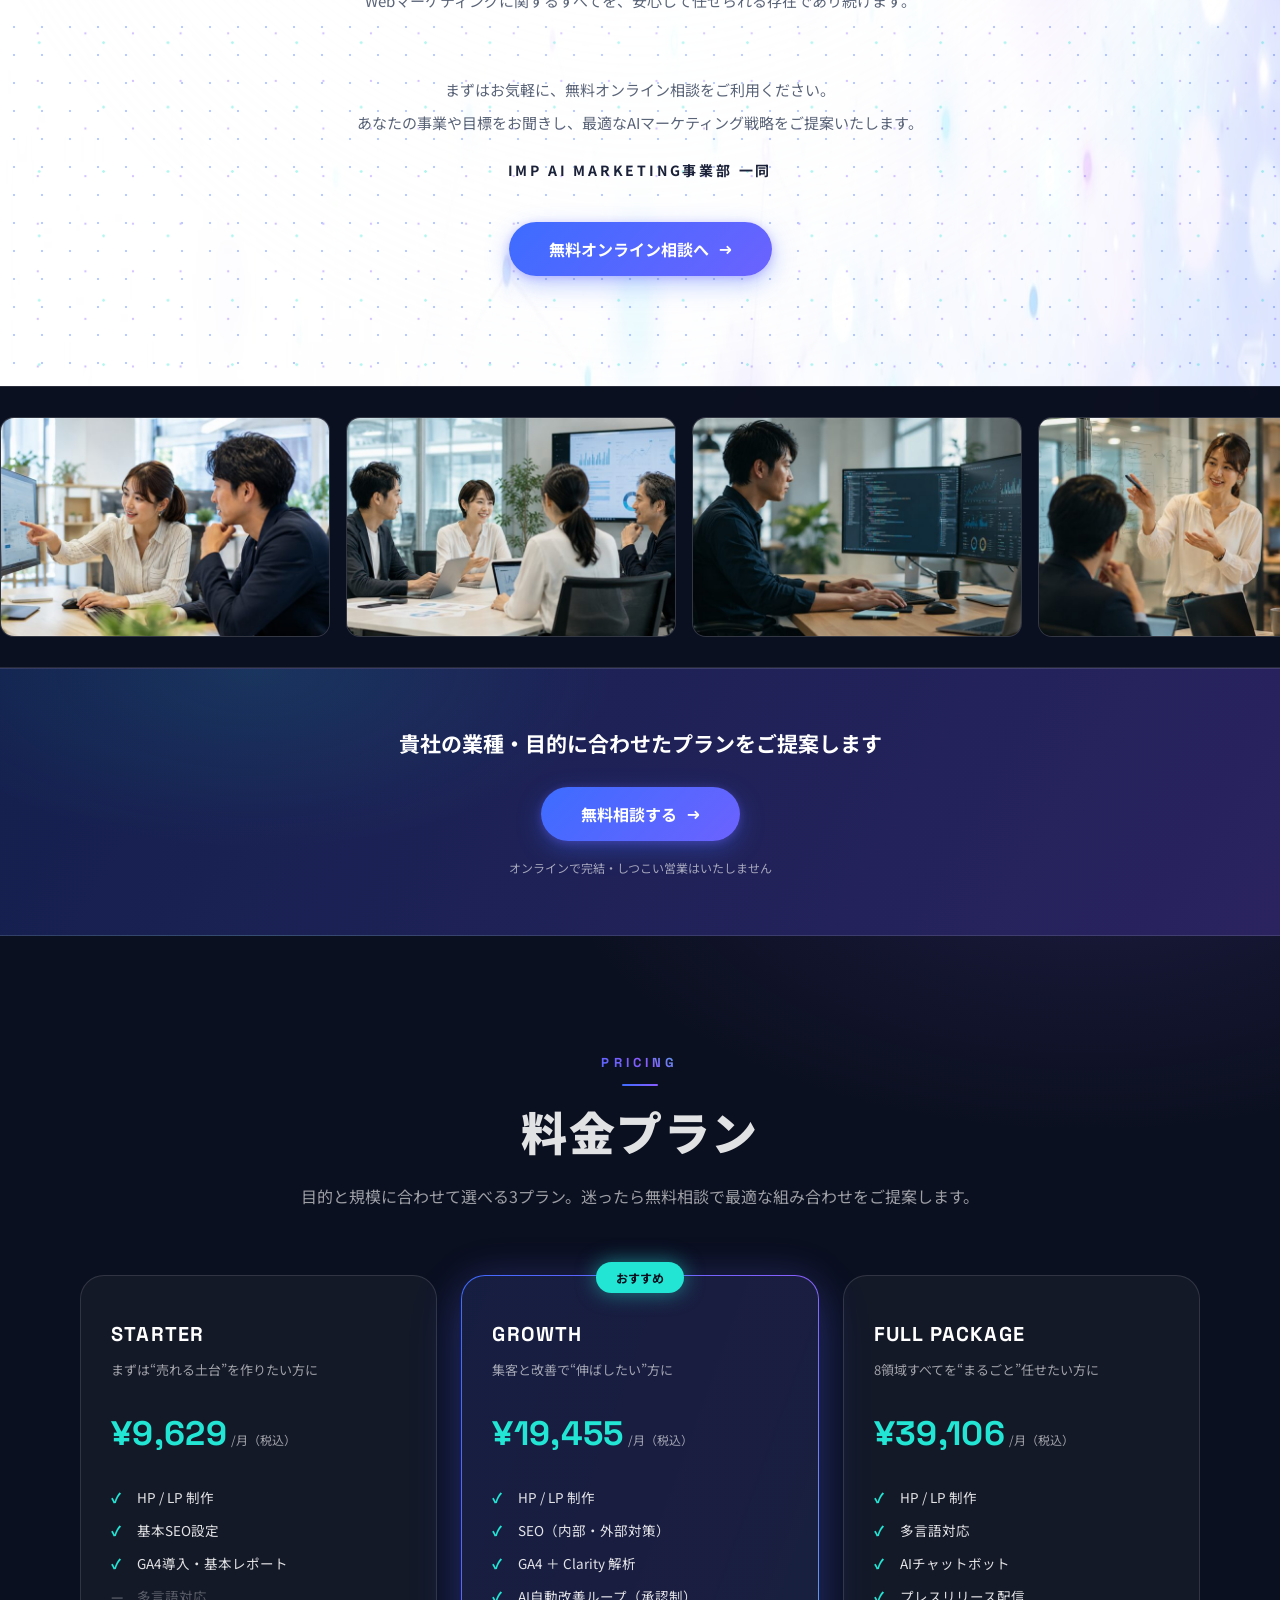
==== commit ed2551cf: "斜めワードマーキーがヘッダーに重なる問題を修正（wrapマスクで上部帯を除外） Co-Authored-By: Claude Fable 5 <noreply@anthropic.com>" ====
--- a/index.html
+++ b/index.html
@@ -185,17 +185,20 @@
     <div class="hero__aurora hero__aurora--3"></div>
     <!-- ゴールドのグラデーションレイヤー（screen合成で金の光波を重ねる） -->
     <div class="hero__gold"></div>
-    <!-- 斜めワードマーキー（AI系ワードが流れる赤の装飾ライン。テキストはセットA/Bの複製でシームレスループ） -->
-    <div class="word-marquee word-marquee--1">
-      <div class="word-marquee__inner">
-        <span class="word-marquee__text">AI MARKETING&ensp;✦&ensp;LLMO&ensp;✦&ensp;SEO&ensp;✦&ensp;AI CHATBOT&ensp;✦&ensp;GA4 ANALYTICS&ensp;✦&ensp;KEEP IMPROVING&ensp;✦&ensp;</span>
-        <span class="word-marquee__text">AI MARKETING&ensp;✦&ensp;LLMO&ensp;✦&ensp;SEO&ensp;✦&ensp;AI CHATBOT&ensp;✦&ensp;GA4 ANALYTICS&ensp;✦&ensp;KEEP IMPROVING&ensp;✦&ensp;</span>
-      </div>
-    </div>
-    <div class="word-marquee word-marquee--2">
-      <div class="word-marquee__inner">
-        <span class="word-marquee__text">WEB TOTAL MARKETING&ensp;✦&ensp;AI AUTOMATION&ensp;✦&ensp;CLARITY&ensp;✦&ensp;MULTILINGUAL&ensp;✦&ensp;IMPROVEMENT&ensp;✦&ensp;</span>
-        <span class="word-marquee__text">WEB TOTAL MARKETING&ensp;✦&ensp;AI AUTOMATION&ensp;✦&ensp;CLARITY&ensp;✦&ensp;MULTILINGUAL&ensp;✦&ensp;IMPROVEMENT&ensp;✦&ensp;</span>
+    <!-- 斜めワードマーキー（AI系ワードが流れる赤の装飾ライン。テキストはセットA/Bの複製でシームレスループ）
+         wrap のマスクでヘッダー帯（上部）には描画しない -->
+    <div class="word-marquee-wrap">
+      <div class="word-marquee word-marquee--1">
+        <div class="word-marquee__inner">
+          <span class="word-marquee__text">AI MARKETING&ensp;✦&ensp;LLMO&ensp;✦&ensp;SEO&ensp;✦&ensp;AI CHATBOT&ensp;✦&ensp;GA4 ANALYTICS&ensp;✦&ensp;KEEP IMPROVING&ensp;✦&ensp;</span>
+          <span class="word-marquee__text">AI MARKETING&ensp;✦&ensp;LLMO&ensp;✦&ensp;SEO&ensp;✦&ensp;AI CHATBOT&ensp;✦&ensp;GA4 ANALYTICS&ensp;✦&ensp;KEEP IMPROVING&ensp;✦&ensp;</span>
+        </div>
+      </div>
+      <div class="word-marquee word-marquee--2">
+        <div class="word-marquee__inner">
+          <span class="word-marquee__text">WEB TOTAL MARKETING&ensp;✦&ensp;AI AUTOMATION&ensp;✦&ensp;CLARITY&ensp;✦&ensp;MULTILINGUAL&ensp;✦&ensp;IMPROVEMENT&ensp;✦&ensp;</span>
+          <span class="word-marquee__text">WEB TOTAL MARKETING&ensp;✦&ensp;AI AUTOMATION&ensp;✦&ensp;CLARITY&ensp;✦&ensp;MULTILINGUAL&ensp;✦&ensp;IMPROVEMENT&ensp;✦&ensp;</span>
+        </div>
       </div>
     </div>
   </div>
--- a/style.css
+++ b/style.css
@@ -434,6 +434,17 @@
 }
 
 /* 斜めワードマーキー（AI系ワードが流れる赤の装飾ライン） */
+/* wrapのマスクで、固定ヘッダーの帯（上部約200px）にはラインを描画しない。
+   斜めに回転したラインの端がヘッダーやナビに重ならないようにするための処置 */
+.word-marquee-wrap {
+  position: absolute;
+  inset: 0;
+  pointer-events: none;
+  -webkit-mask-image: linear-gradient(to bottom,
+    transparent 0, transparent 120px, #000 240px, #000 calc(100% - 60px), transparent);
+  mask-image: linear-gradient(to bottom,
+    transparent 0, transparent 120px, #000 240px, #000 calc(100% - 60px), transparent);
+}
 .word-marquee {
   position: absolute;
   left: -12%;
@@ -442,8 +453,8 @@
   pointer-events: none;
   opacity: var(--wordline-opacity);
 }
-.word-marquee--1 { top: 14%; transform: rotate(var(--wordline-angle)); }
-.word-marquee--2 { bottom: 10%; transform: rotate(var(--wordline-angle)); }
+.word-marquee--1 { top: 20%; transform: rotate(var(--wordline-angle)); }
+.word-marquee--2 { bottom: 8%; transform: rotate(var(--wordline-angle)); }
 .word-marquee__inner {
   display: inline-flex;
   white-space: nowrap;
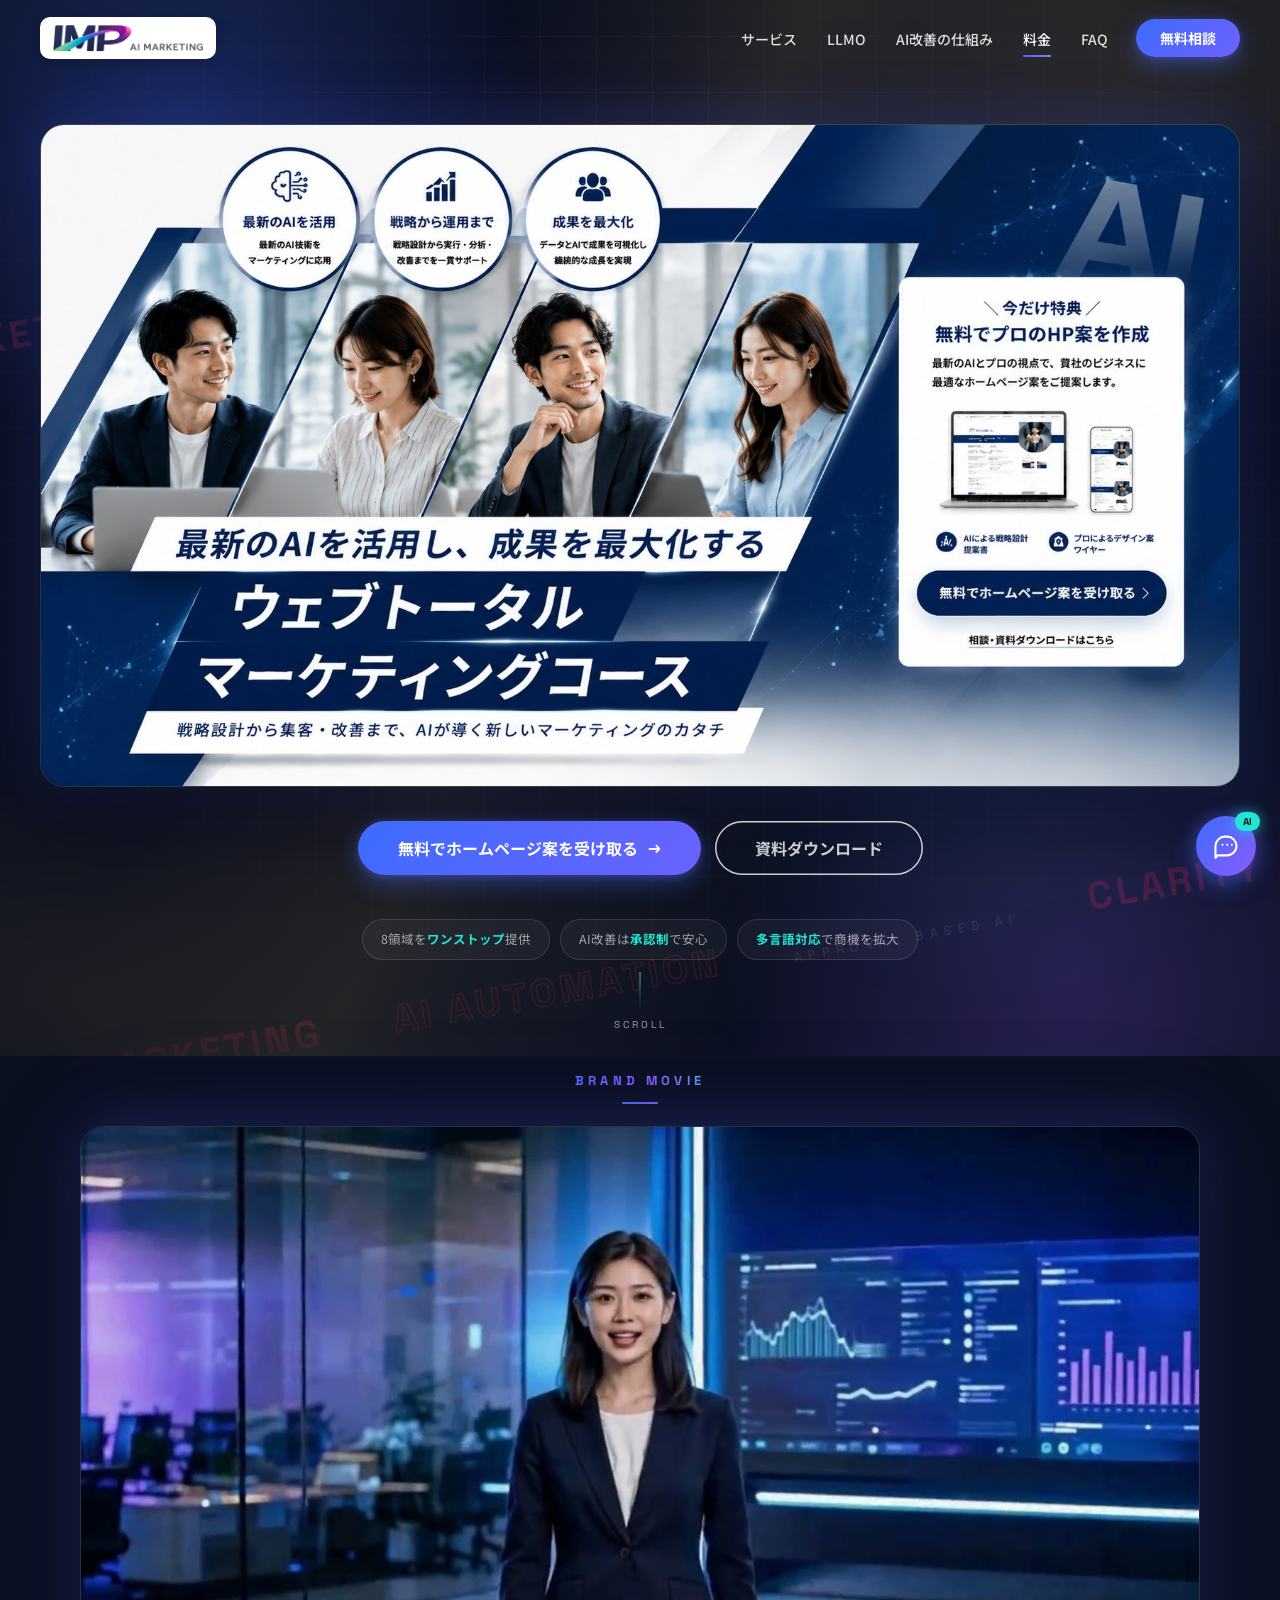
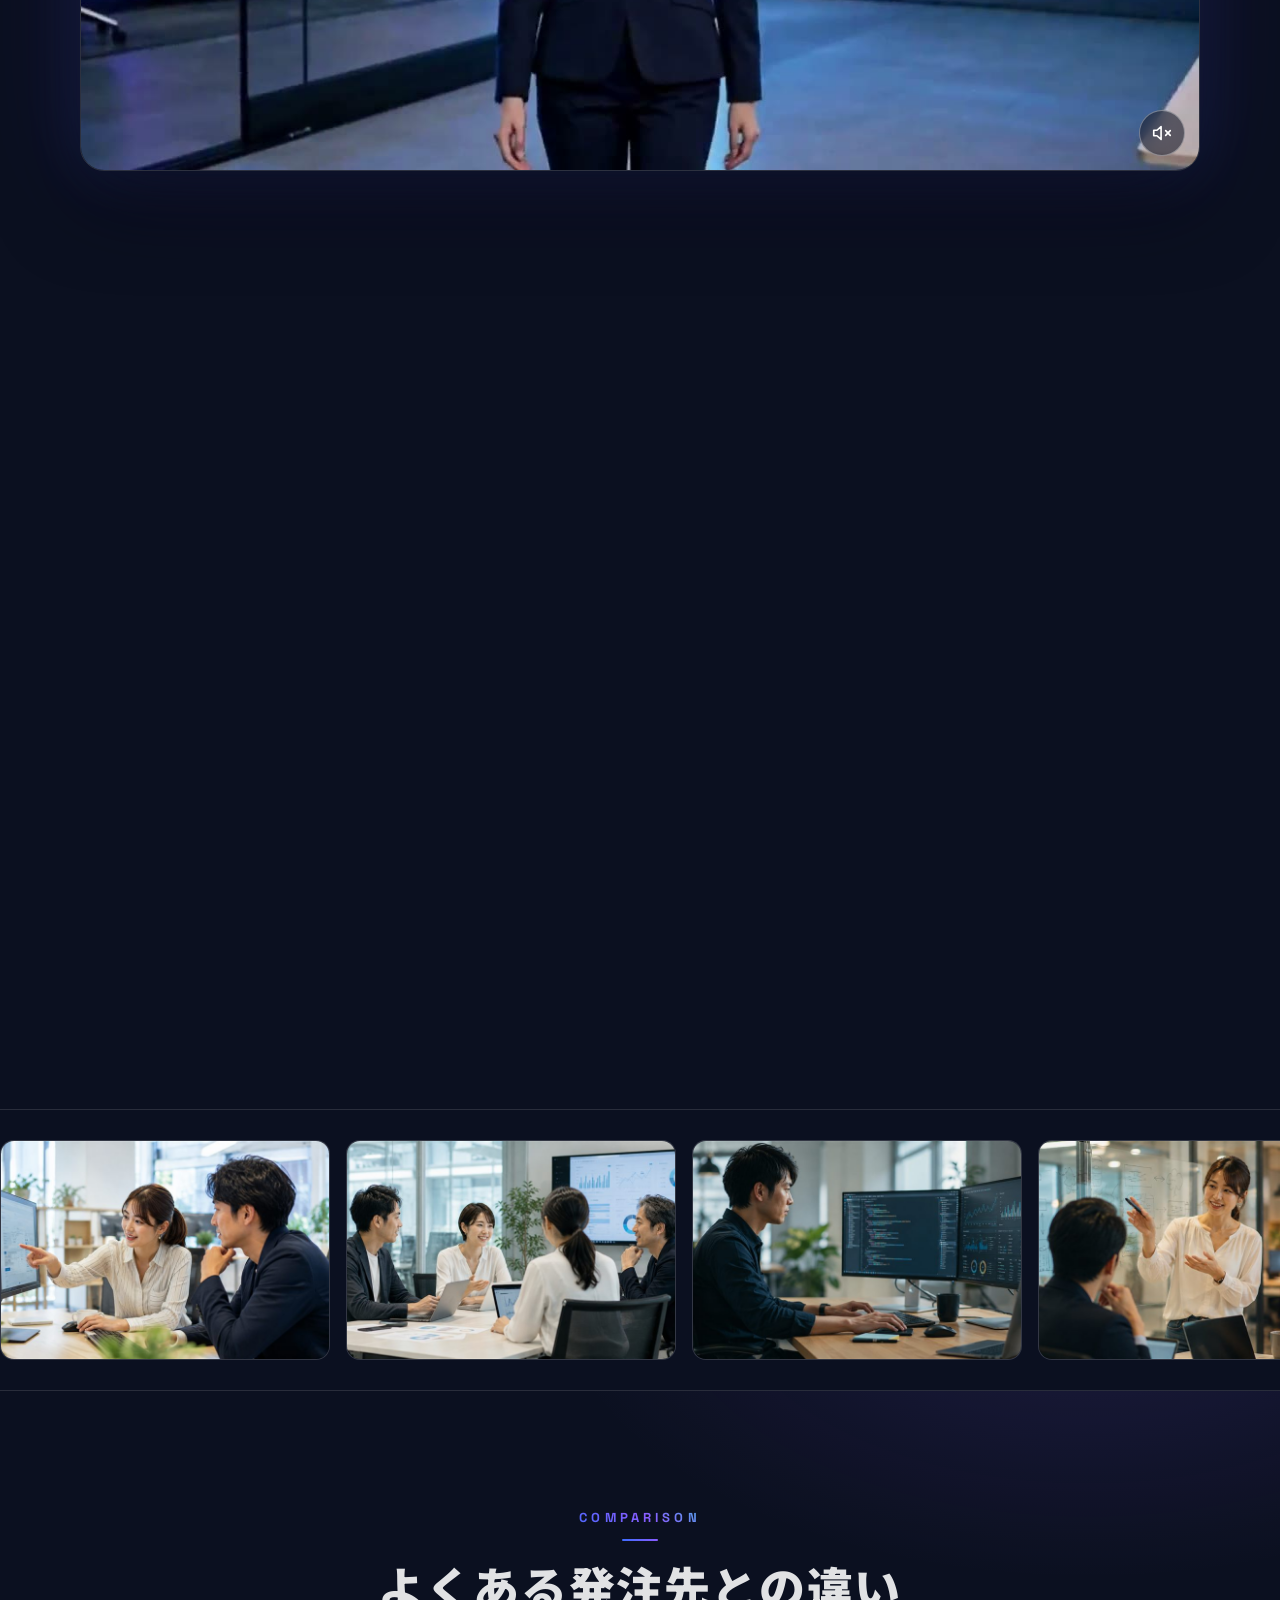
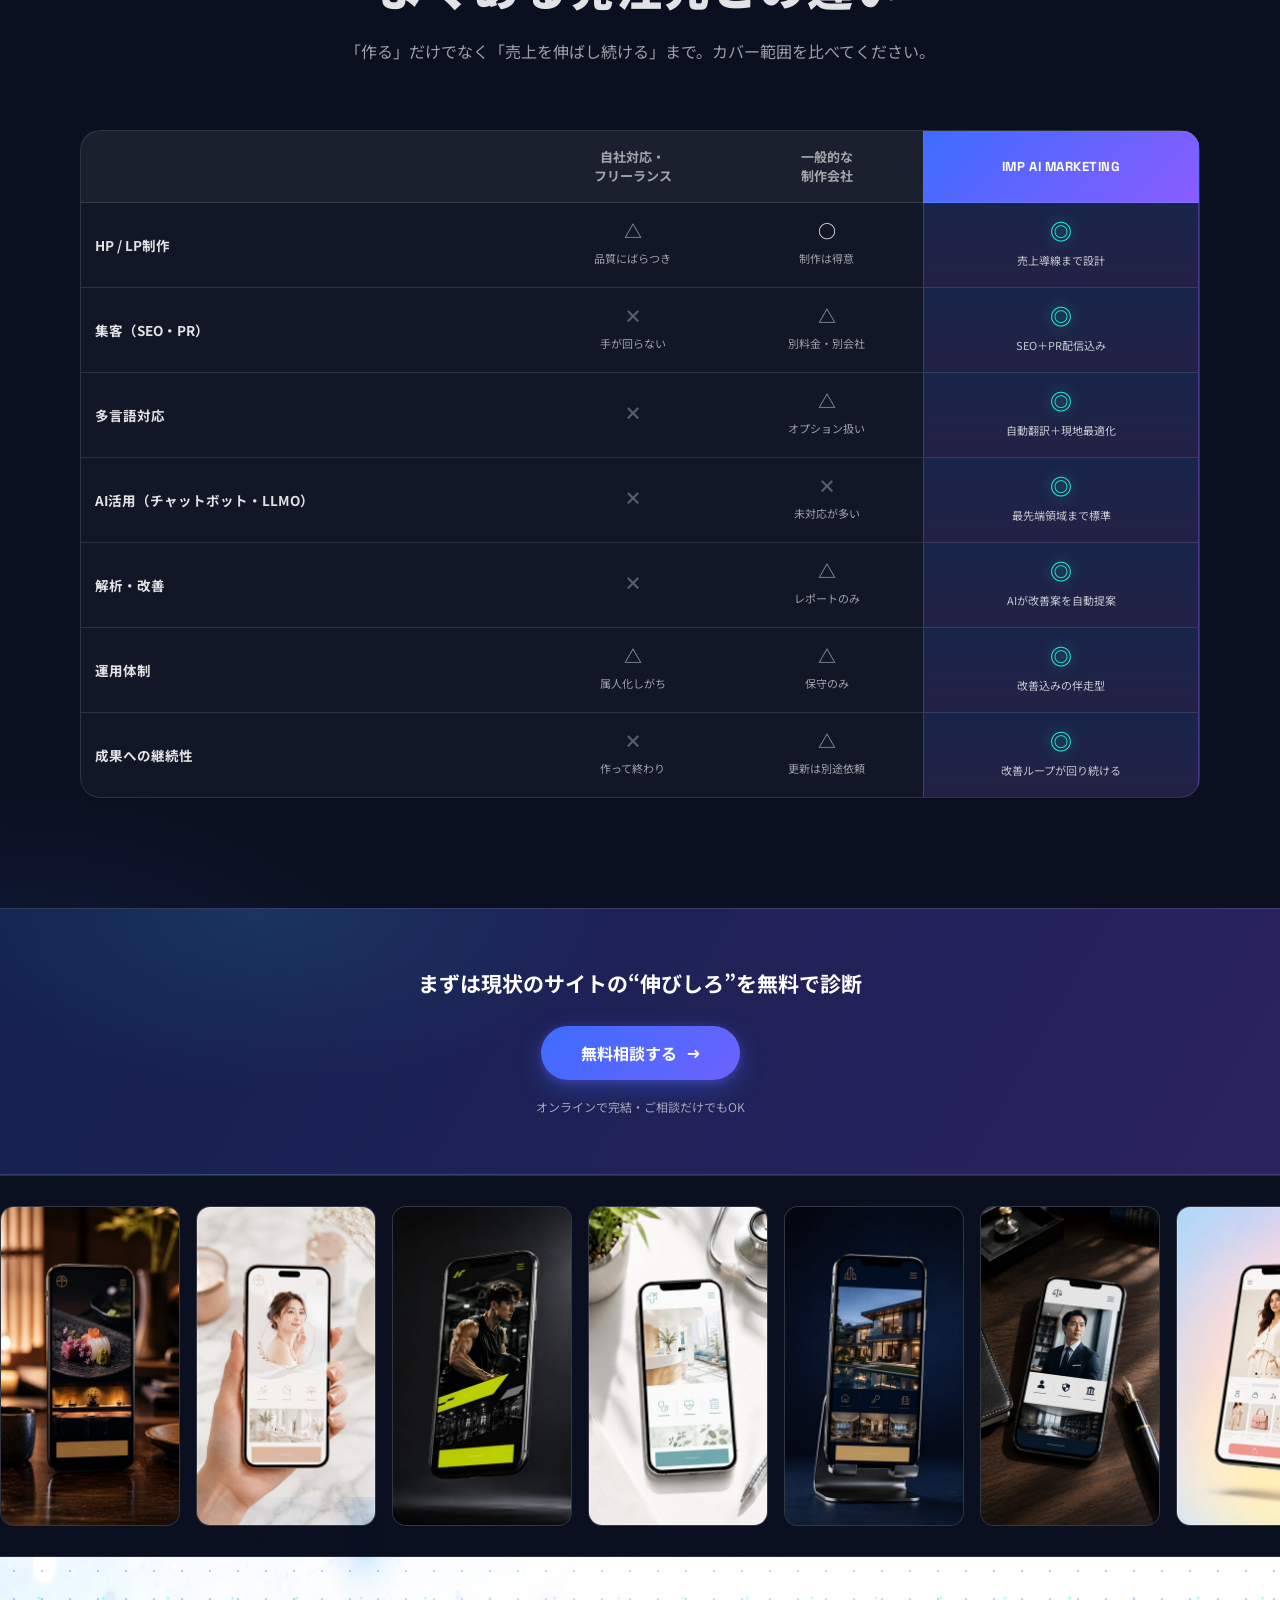
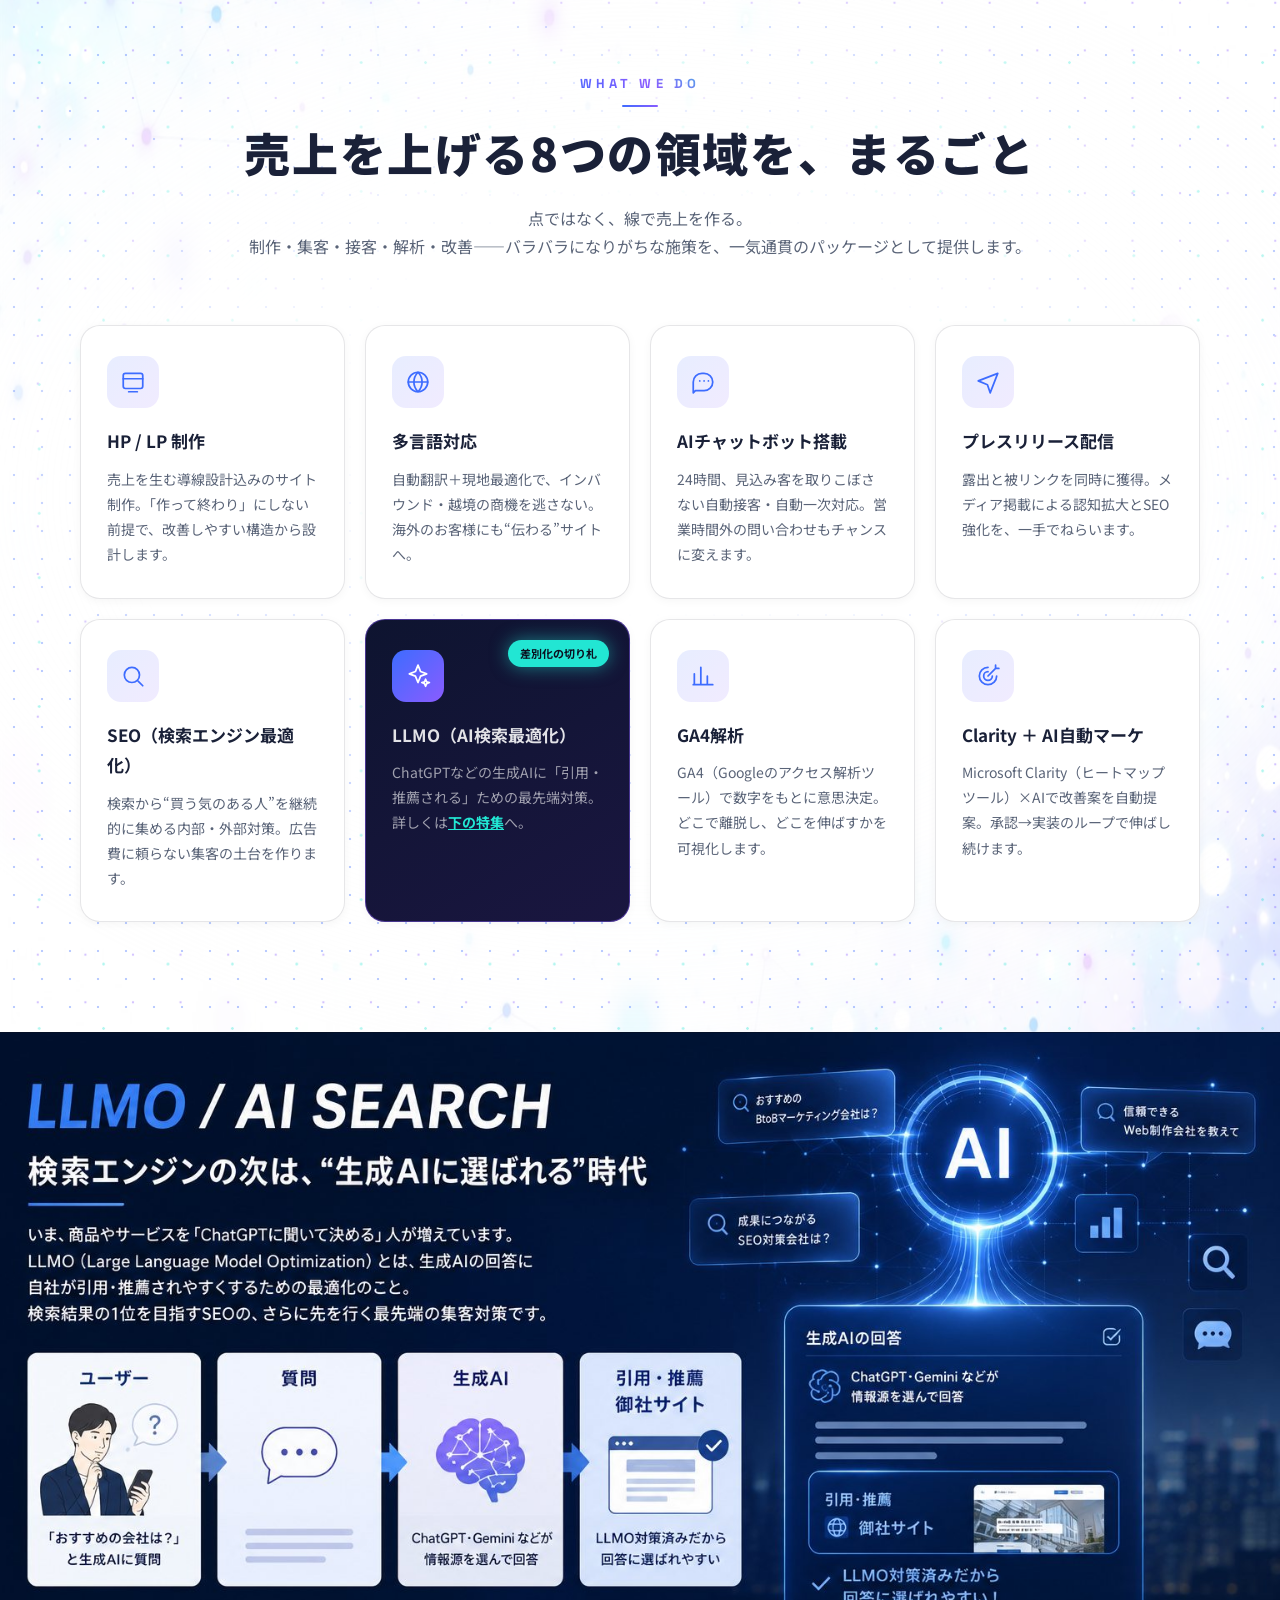
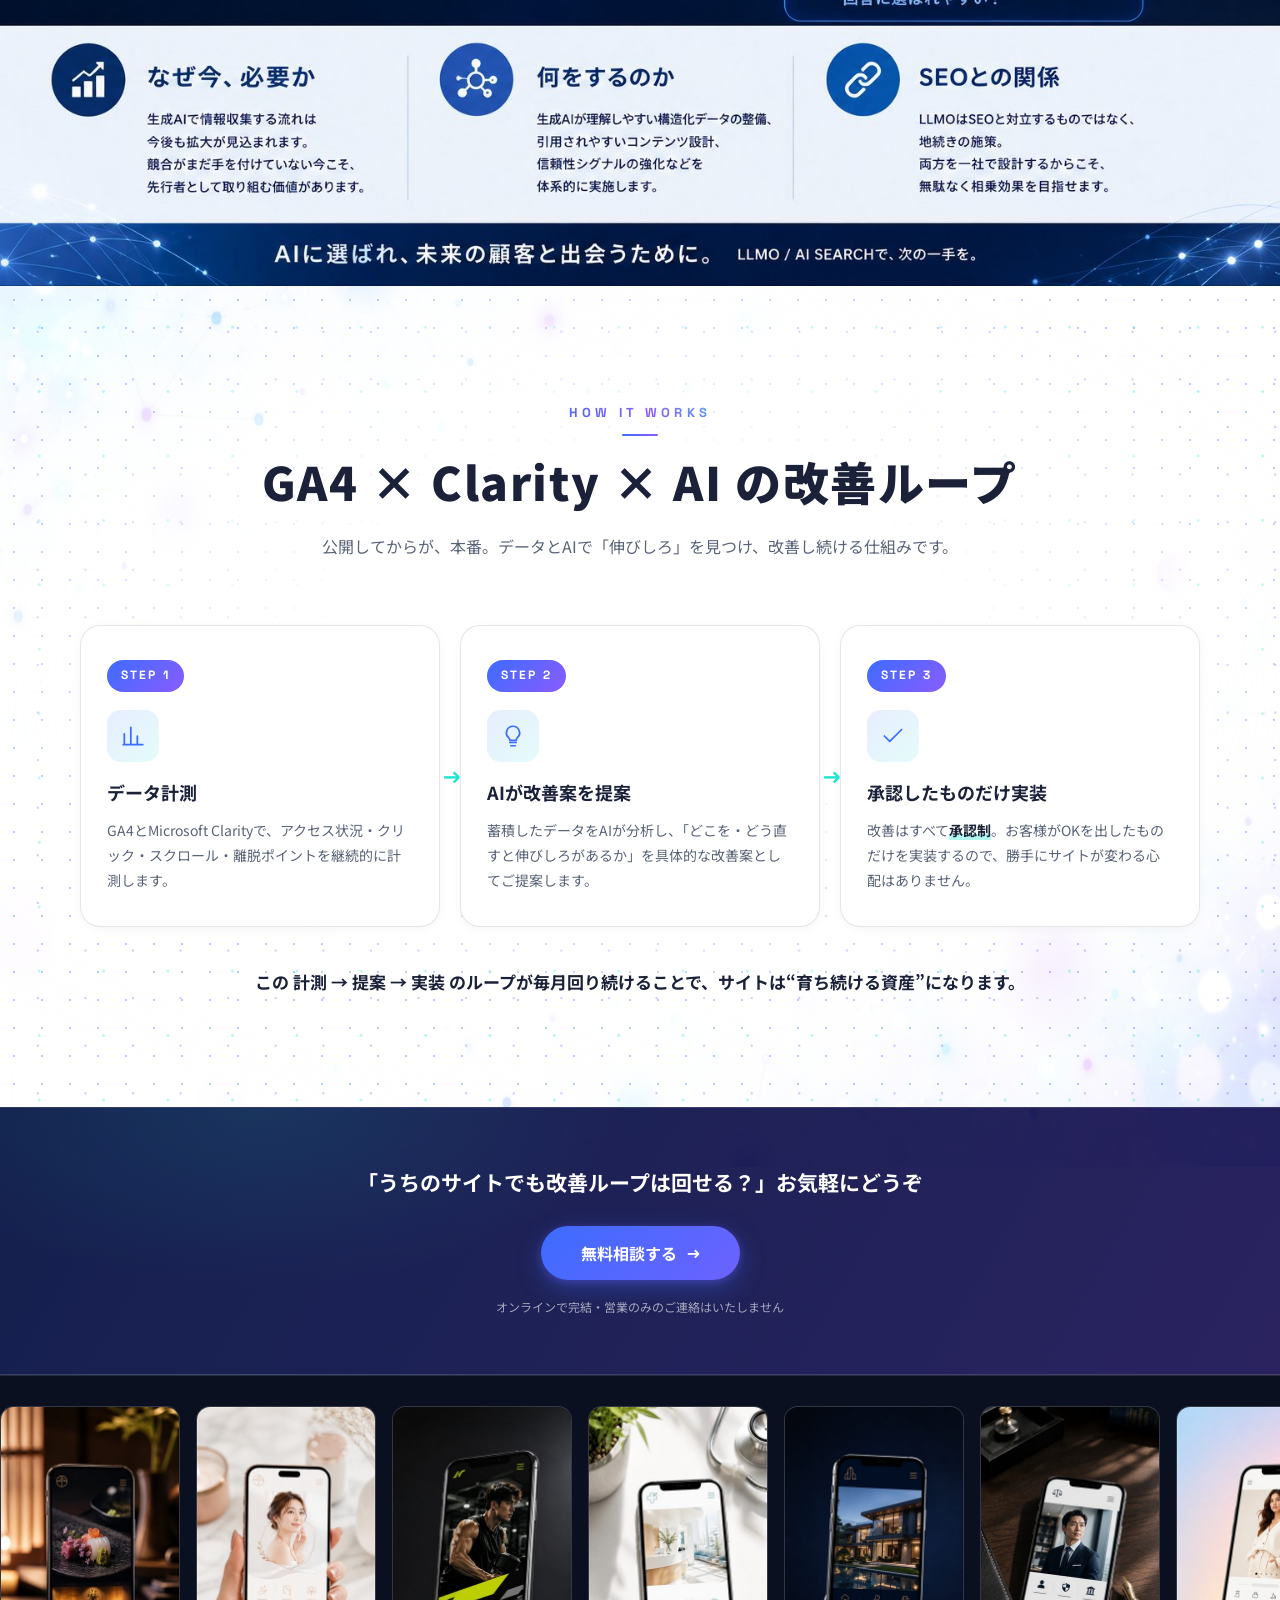
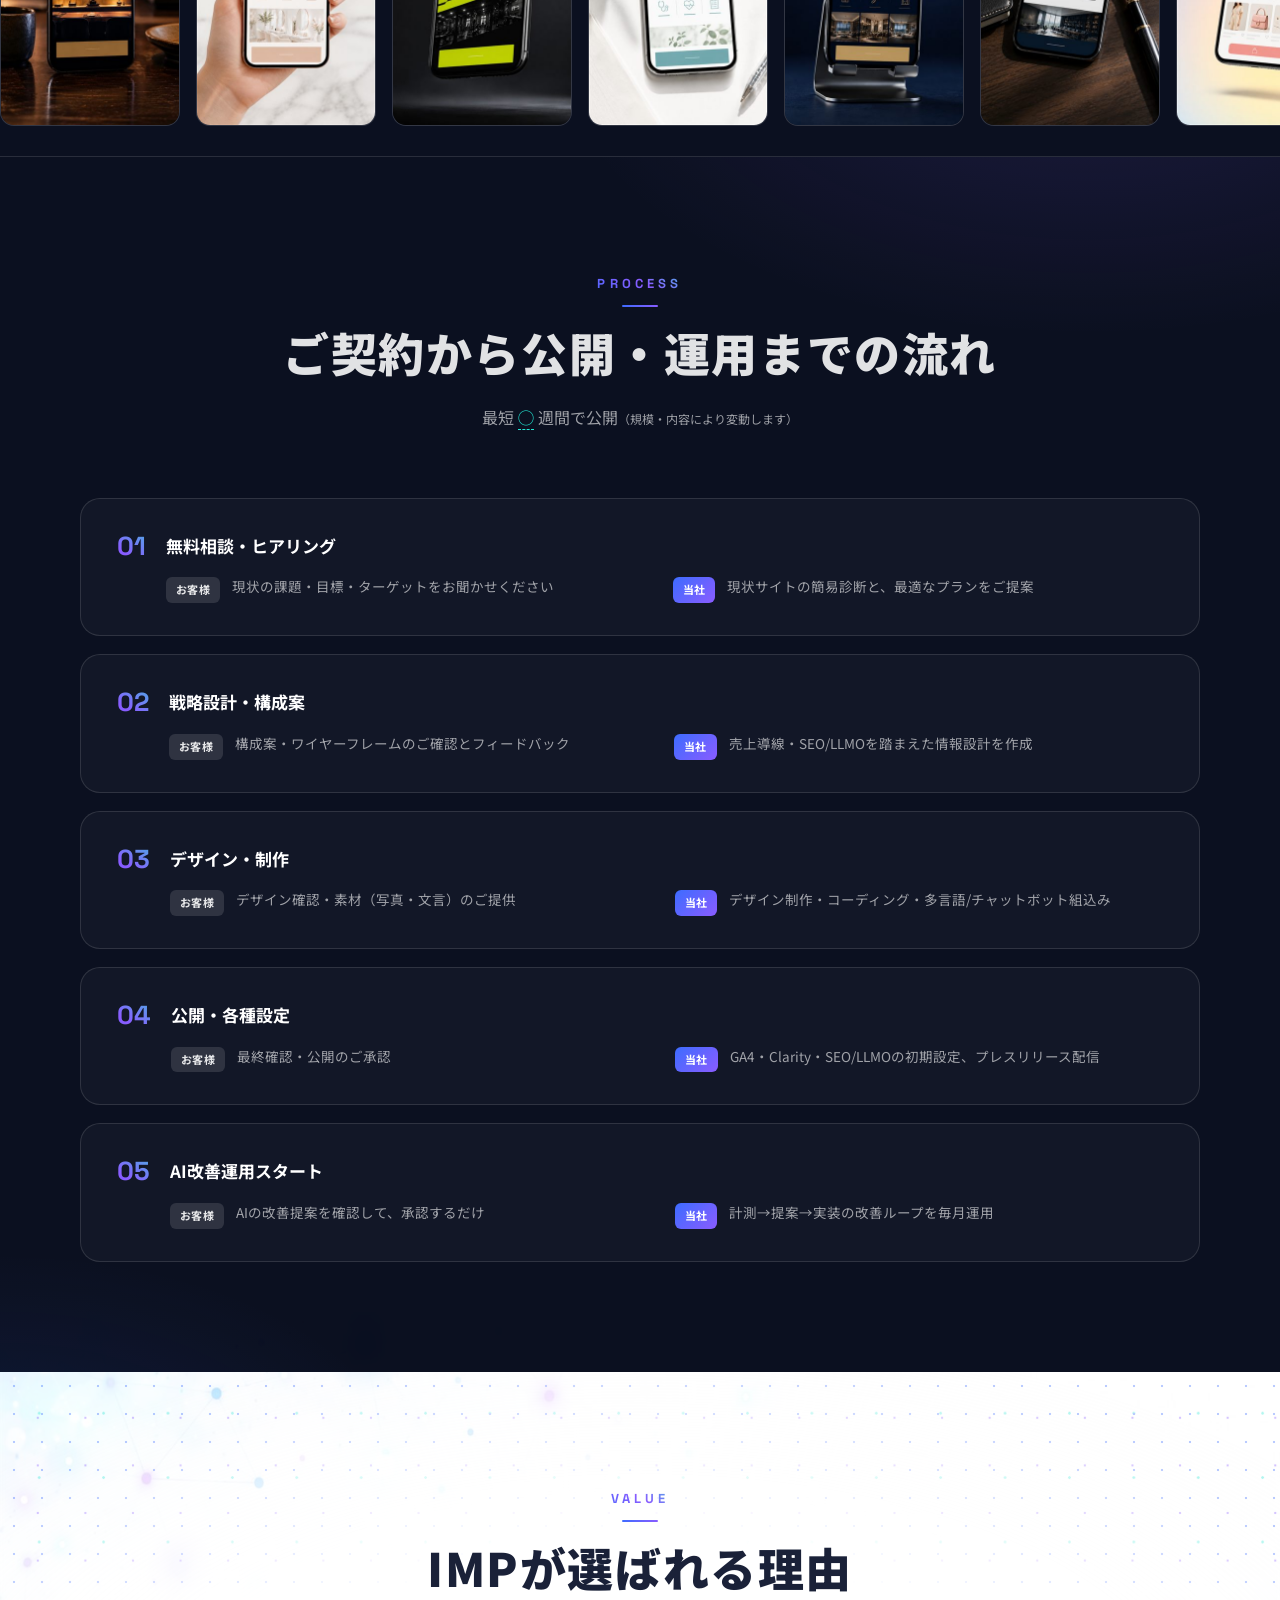
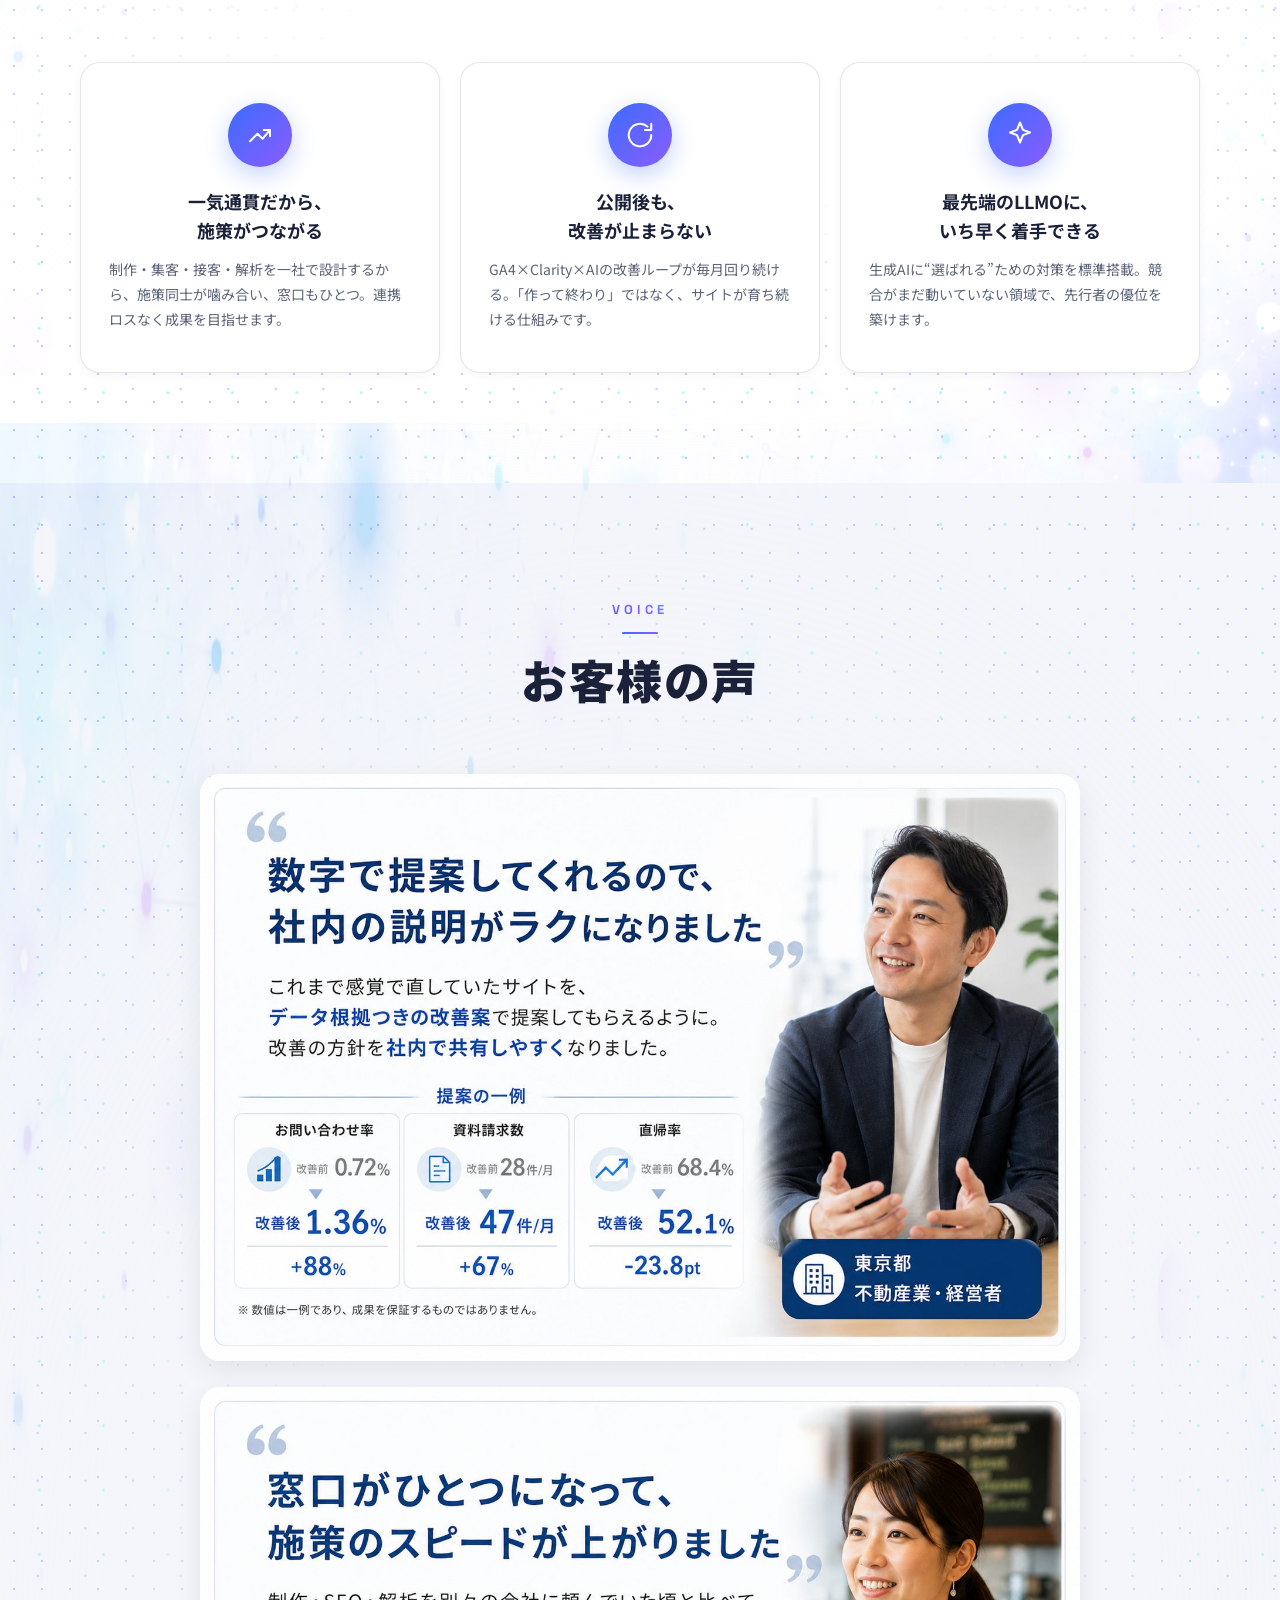
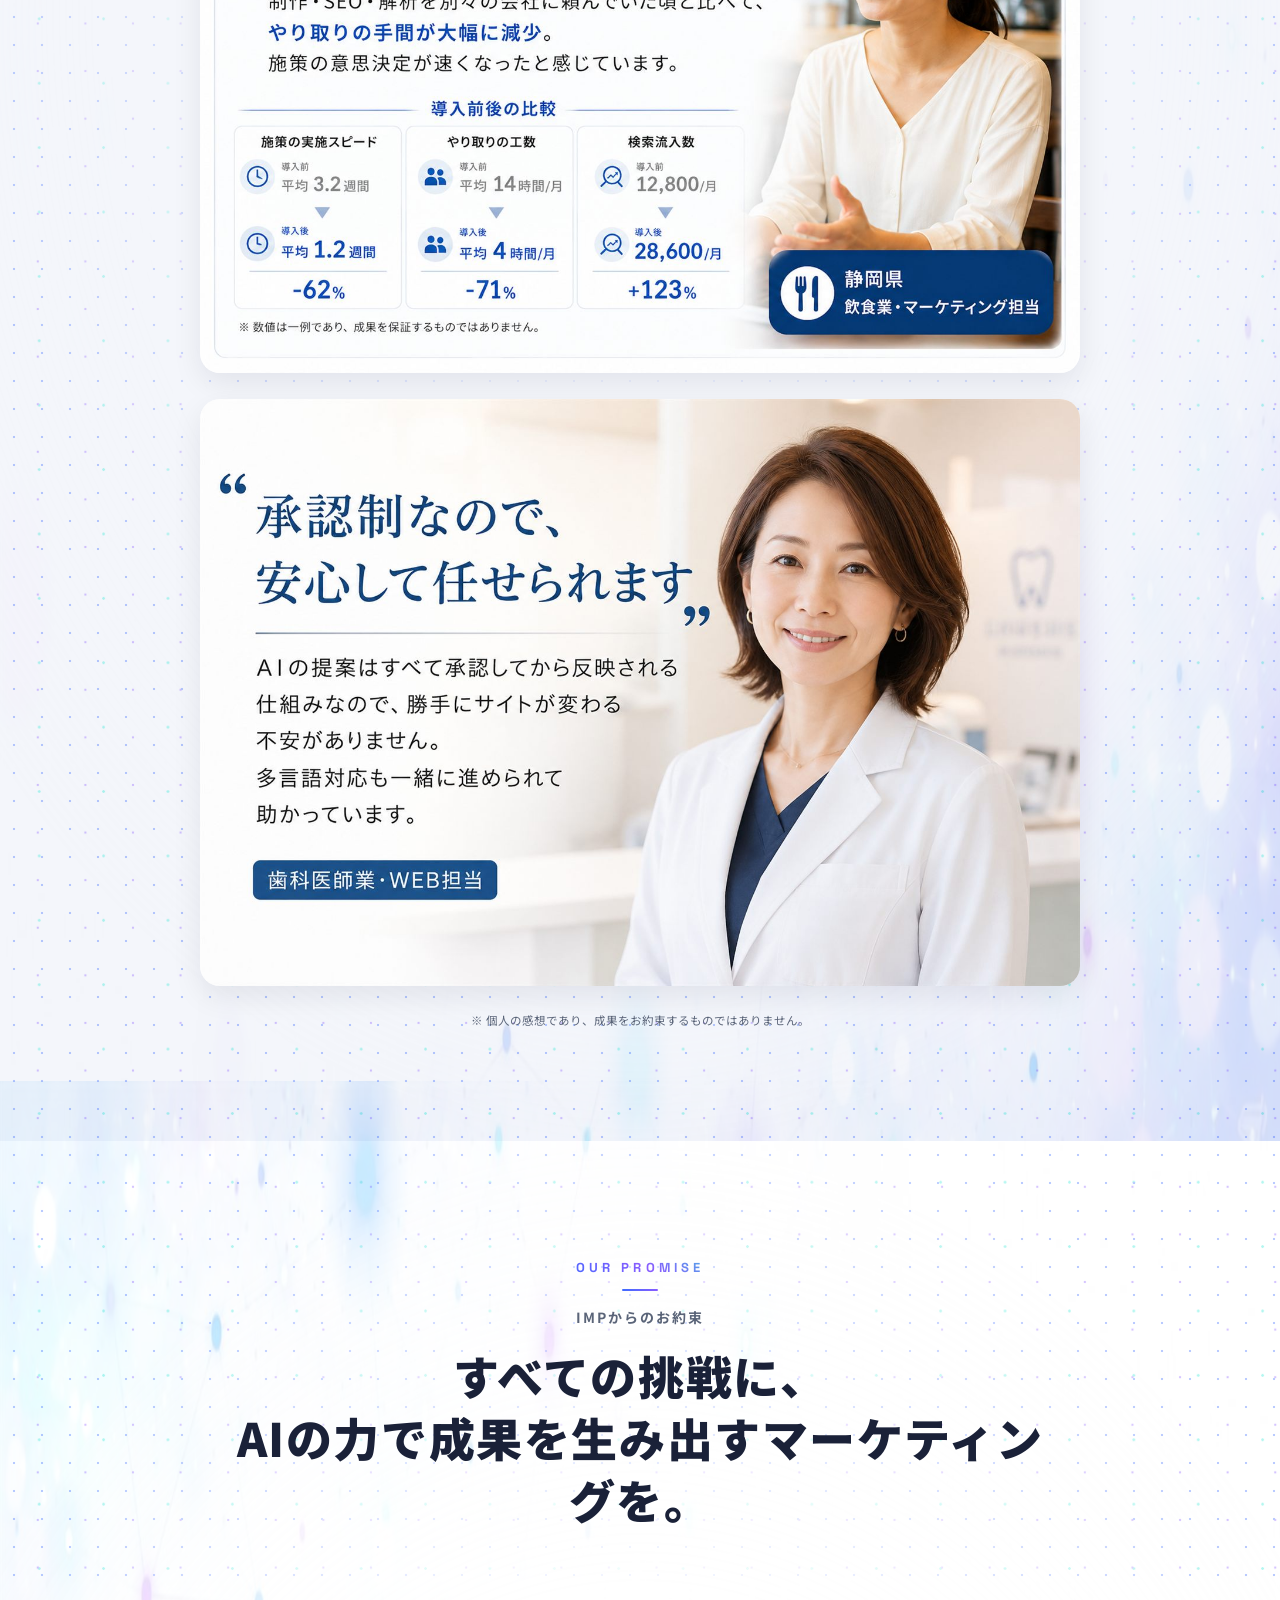
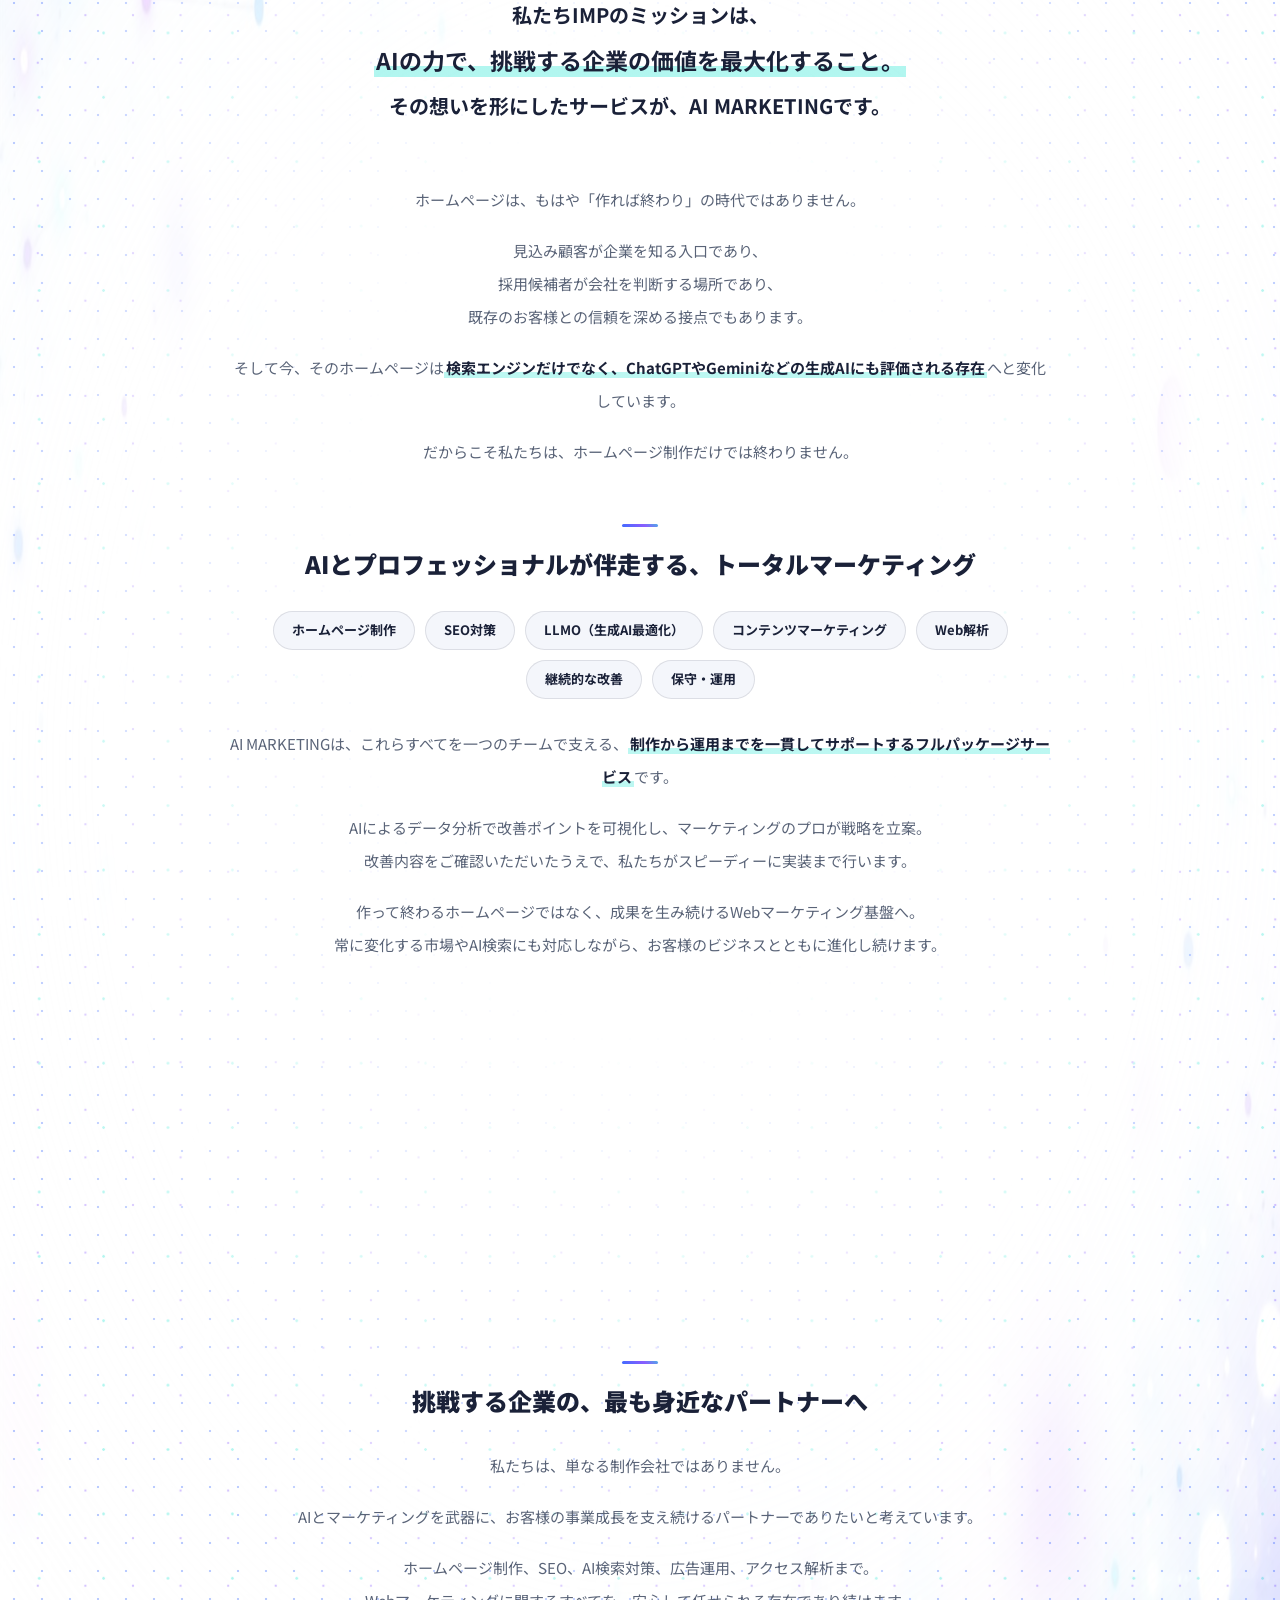
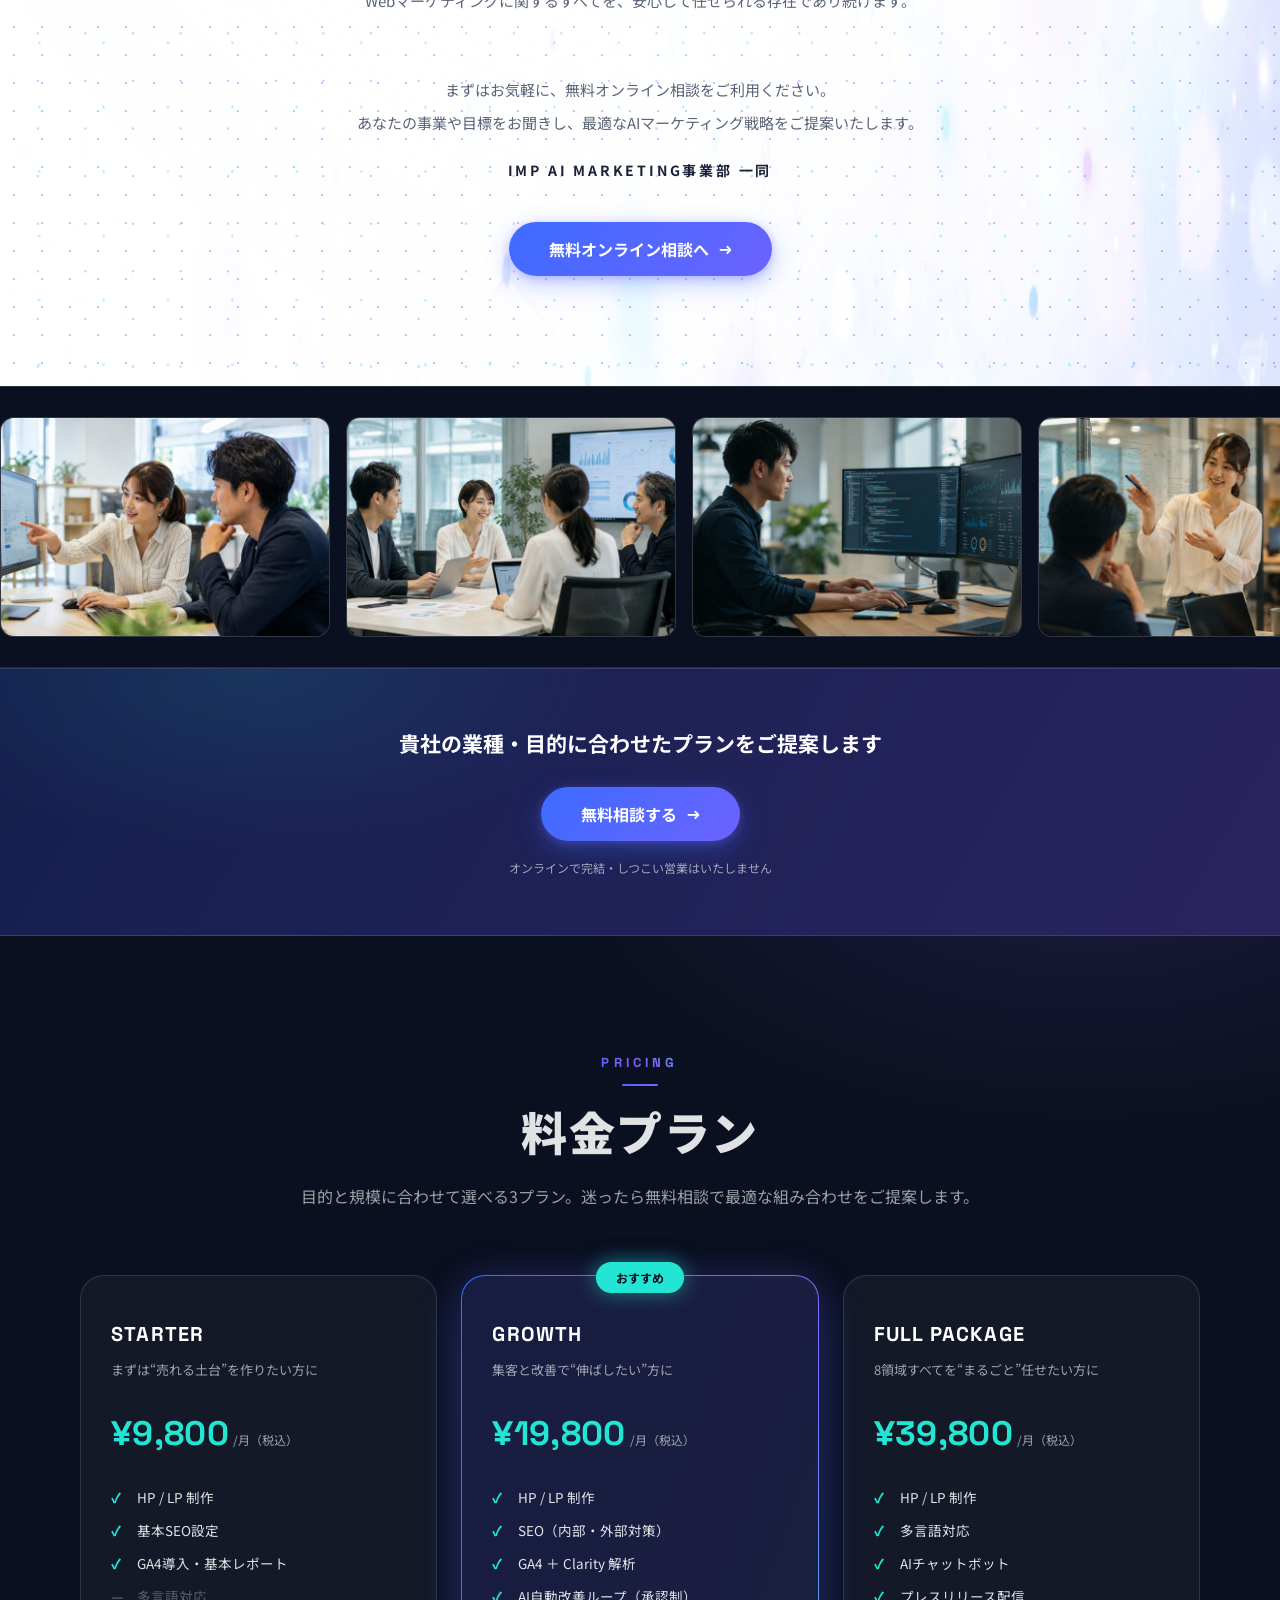
==== commit 78909ffb: "ワードマーキーをREALPORT仕様に変更（塗り/輪郭/サブラベル混在・両ライン右上→左下）＋CSS/JSにキャッシュバスター付与 Co-Authored-By: Claude Fable 5 <no" ====
--- a/index.html
+++ b/index.html
@@ -37,7 +37,8 @@
   <link rel="preconnect" href="https://fonts.gstatic.com" crossorigin>
   <link href="https://fonts.googleapis.com/css2?family=Noto+Sans+JP:wght@400;500;700;900&family=Space+Grotesk:wght@400;500;700&display=swap" rel="stylesheet">
 
-  <link rel="stylesheet" href="style.css">
+  <!-- ?v= はキャッシュバスター。CSS/JSを更新したら数字を上げてアップすると確実に反映される -->
+  <link rel="stylesheet" href="style.css?v=20260801a">
 
   <!-- FV画像はLCP要素のため最優先で読み込む -->
   <link rel="preload" as="image" href="images/fv.jpg" fetchpriority="high">
@@ -185,19 +186,27 @@
     <div class="hero__aurora hero__aurora--3"></div>
     <!-- ゴールドのグラデーションレイヤー（screen合成で金の光波を重ねる） -->
     <div class="hero__gold"></div>
-    <!-- 斜めワードマーキー（AI系ワードが流れる赤の装飾ライン。テキストはセットA/Bの複製でシームレスループ）
-         wrap のマスクでヘッダー帯（上部）には描画しない -->
+    <!-- 斜めワードマーキー（REALPORT仕様：塗り/輪郭/小サブラベル混在・右上→左下へ流れる）
+         wrap のマスクでヘッダー帯（上部）には描画しない。セットA/B複製でシームレスループ -->
     <div class="word-marquee-wrap">
       <div class="word-marquee word-marquee--1">
         <div class="word-marquee__inner">
-          <span class="word-marquee__text">AI MARKETING&ensp;✦&ensp;LLMO&ensp;✦&ensp;SEO&ensp;✦&ensp;AI CHATBOT&ensp;✦&ensp;GA4 ANALYTICS&ensp;✦&ensp;KEEP IMPROVING&ensp;✦&ensp;</span>
-          <span class="word-marquee__text">AI MARKETING&ensp;✦&ensp;LLMO&ensp;✦&ensp;SEO&ensp;✦&ensp;AI CHATBOT&ensp;✦&ensp;GA4 ANALYTICS&ensp;✦&ensp;KEEP IMPROVING&ensp;✦&ensp;</span>
+          <span class="wm-set">
+            <span class="wm-f">AI MARKETING</span><span>LLMO</span><span class="wm-s">GENERATIVE AI OPTIMIZATION</span><span class="wm-f">SEO</span><span>AI CHATBOT</span><span class="wm-s">DATA DRIVEN</span><span class="wm-f">GA4 ANALYTICS</span><span>KEEP IMPROVING</span>
+          </span>
+          <span class="wm-set">
+            <span class="wm-f">AI MARKETING</span><span>LLMO</span><span class="wm-s">GENERATIVE AI OPTIMIZATION</span><span class="wm-f">SEO</span><span>AI CHATBOT</span><span class="wm-s">DATA DRIVEN</span><span class="wm-f">GA4 ANALYTICS</span><span>KEEP IMPROVING</span>
+          </span>
         </div>
       </div>
       <div class="word-marquee word-marquee--2">
         <div class="word-marquee__inner">
-          <span class="word-marquee__text">WEB TOTAL MARKETING&ensp;✦&ensp;AI AUTOMATION&ensp;✦&ensp;CLARITY&ensp;✦&ensp;MULTILINGUAL&ensp;✦&ensp;IMPROVEMENT&ensp;✦&ensp;</span>
-          <span class="word-marquee__text">WEB TOTAL MARKETING&ensp;✦&ensp;AI AUTOMATION&ensp;✦&ensp;CLARITY&ensp;✦&ensp;MULTILINGUAL&ensp;✦&ensp;IMPROVEMENT&ensp;✦&ensp;</span>
+          <span class="wm-set">
+            <span class="wm-f">WEB TOTAL MARKETING</span><span>AI AUTOMATION</span><span class="wm-s">APPROVAL BASED AI</span><span class="wm-f">CLARITY</span><span>MULTILINGUAL</span><span class="wm-s">KEEP IMPROVING</span><span class="wm-f">IMPROVEMENT</span>
+          </span>
+          <span class="wm-set">
+            <span class="wm-f">WEB TOTAL MARKETING</span><span>AI AUTOMATION</span><span class="wm-s">APPROVAL BASED AI</span><span class="wm-f">CLARITY</span><span>MULTILINGUAL</span><span class="wm-s">KEEP IMPROVING</span><span class="wm-f">IMPROVEMENT</span>
+          </span>
         </div>
       </div>
     </div>
@@ -1154,6 +1163,6 @@
   </div>
 </div>
 
-<script src="script.js"></script>
+<script src="script.js?v=20260801a"></script>
 </body>
 </html>
--- a/style.css
+++ b/style.css
@@ -47,7 +47,7 @@
   /* ---- ヒーロー背景の斜めワードマーキー（赤） ---- */
   --wordline-red: #FF2D55;                          /* ラインの赤 */
   --wordline-opacity: 0.2;                          /* ラインの濃さ */
-  --wordline-size: clamp(38px, 7vw, 84px);          /* 文字サイズ */
+  --wordline-size: 2.4rem;                          /* 文字サイズ（REALPORTと同値） */
   --wordline-duration: 46s;                         /* 1ループの時間 */
   --wordline-angle: -10deg;                         /* 傾き */
 
@@ -445,6 +445,8 @@
   mask-image: linear-gradient(to bottom,
     transparent 0, transparent 120px, #000 240px, #000 calc(100% - 60px), transparent);
 }
+/* REALPORT仕様：塗り文字・輪郭文字・小サブラベルの3種を混在させ、
+   -10度の傾きに沿って両ラインとも「右上→左下」（左方向）へ流す。ホバーで止めない */
 .word-marquee {
   position: absolute;
   left: -12%;
@@ -456,29 +458,43 @@
 .word-marquee--1 { top: 20%; transform: rotate(var(--wordline-angle)); }
 .word-marquee--2 { bottom: 8%; transform: rotate(var(--wordline-angle)); }
 .word-marquee__inner {
-  display: inline-flex;
-  white-space: nowrap;
+  display: flex;
+  width: max-content;
   will-change: transform;
   animation: wordSlide var(--wordline-duration) linear infinite;
 }
-/* 2本目は逆方向＋少しゆっくりで奥行きを出す */
+/* 2本目は少しゆっくり（同方向のまま速度差で奥行きを出す） */
 .word-marquee--2 .word-marquee__inner {
-  animation-direction: reverse;
-  animation-duration: calc(var(--wordline-duration) * 1.25);
-}
-.word-marquee__text {
+  animation-duration: calc(var(--wordline-duration) * 1.3);
+}
+/* セット（A/B複製が同幅になるよう gap ぶんの padding-right を持つ） */
+.wm-set {
+  display: inline-flex;
+  align-items: baseline;
+  gap: 72px;
+  padding-right: 72px;
+  white-space: nowrap;
+}
+/* 既定：輪郭のみの抜き文字 */
+.wm-set span {
   font-family: var(--font-en);
   font-weight: 700;
   font-size: var(--wordline-size);
   line-height: 1;
-  letter-spacing: 0.08em;
+  letter-spacing: 0.1em;
   text-transform: uppercase;
-  color: var(--wordline-red);
-}
-/* 2本目は輪郭線のみの抜き文字 */
-.word-marquee--2 .word-marquee__text {
   color: transparent;
-  -webkit-text-stroke: 1.5px var(--wordline-red);
+  -webkit-text-stroke: 1px var(--wordline-red);
+}
+/* 塗り文字 */
+.wm-set .wm-f { color: var(--wordline-red); -webkit-text-stroke: 0; }
+/* 小さなサブラベル（字間広めのアクセント） */
+.wm-set .wm-s {
+  font-weight: 400;
+  font-size: 0.8rem;
+  letter-spacing: 0.5em;
+  color: rgba(255, 255, 255, 0.55);
+  -webkit-text-stroke: 0;
 }
 /* セットA/Bが同幅なので -50% 移動でシームレスにループする */
 @keyframes wordSlide {
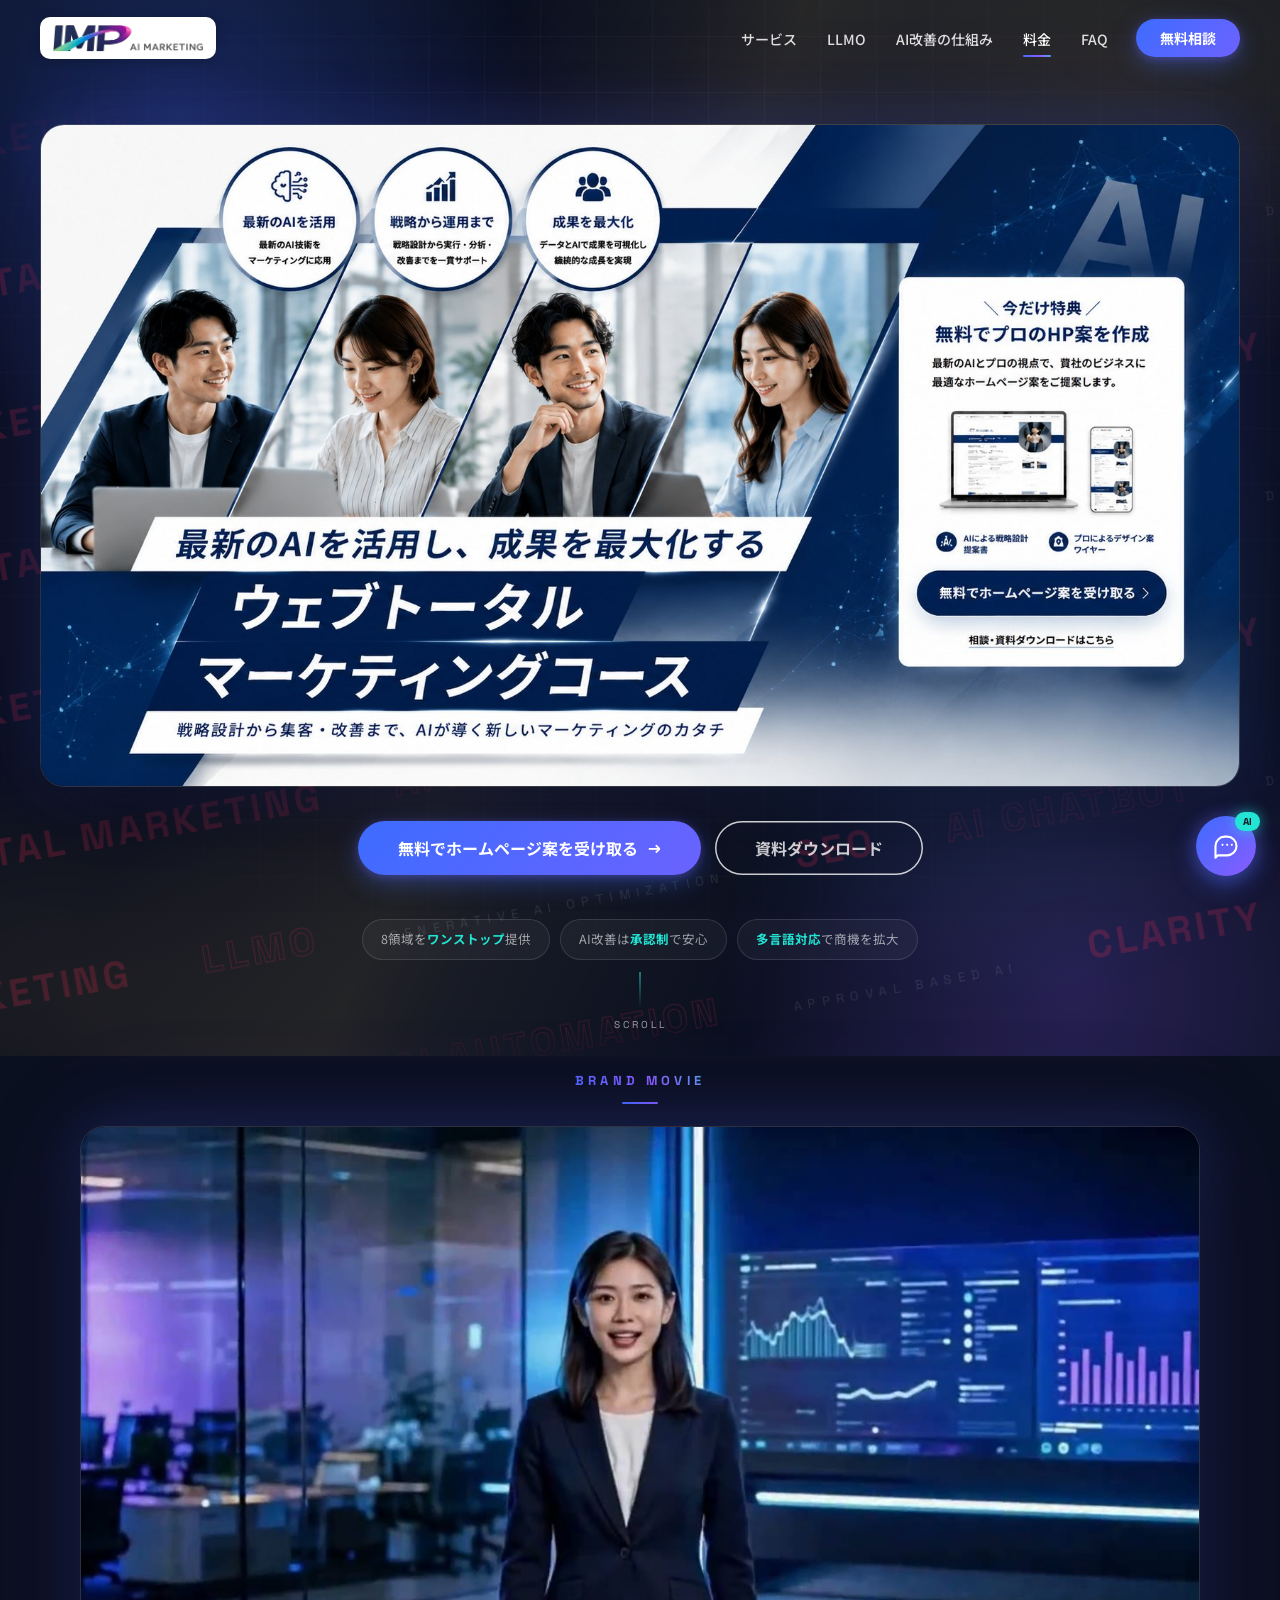
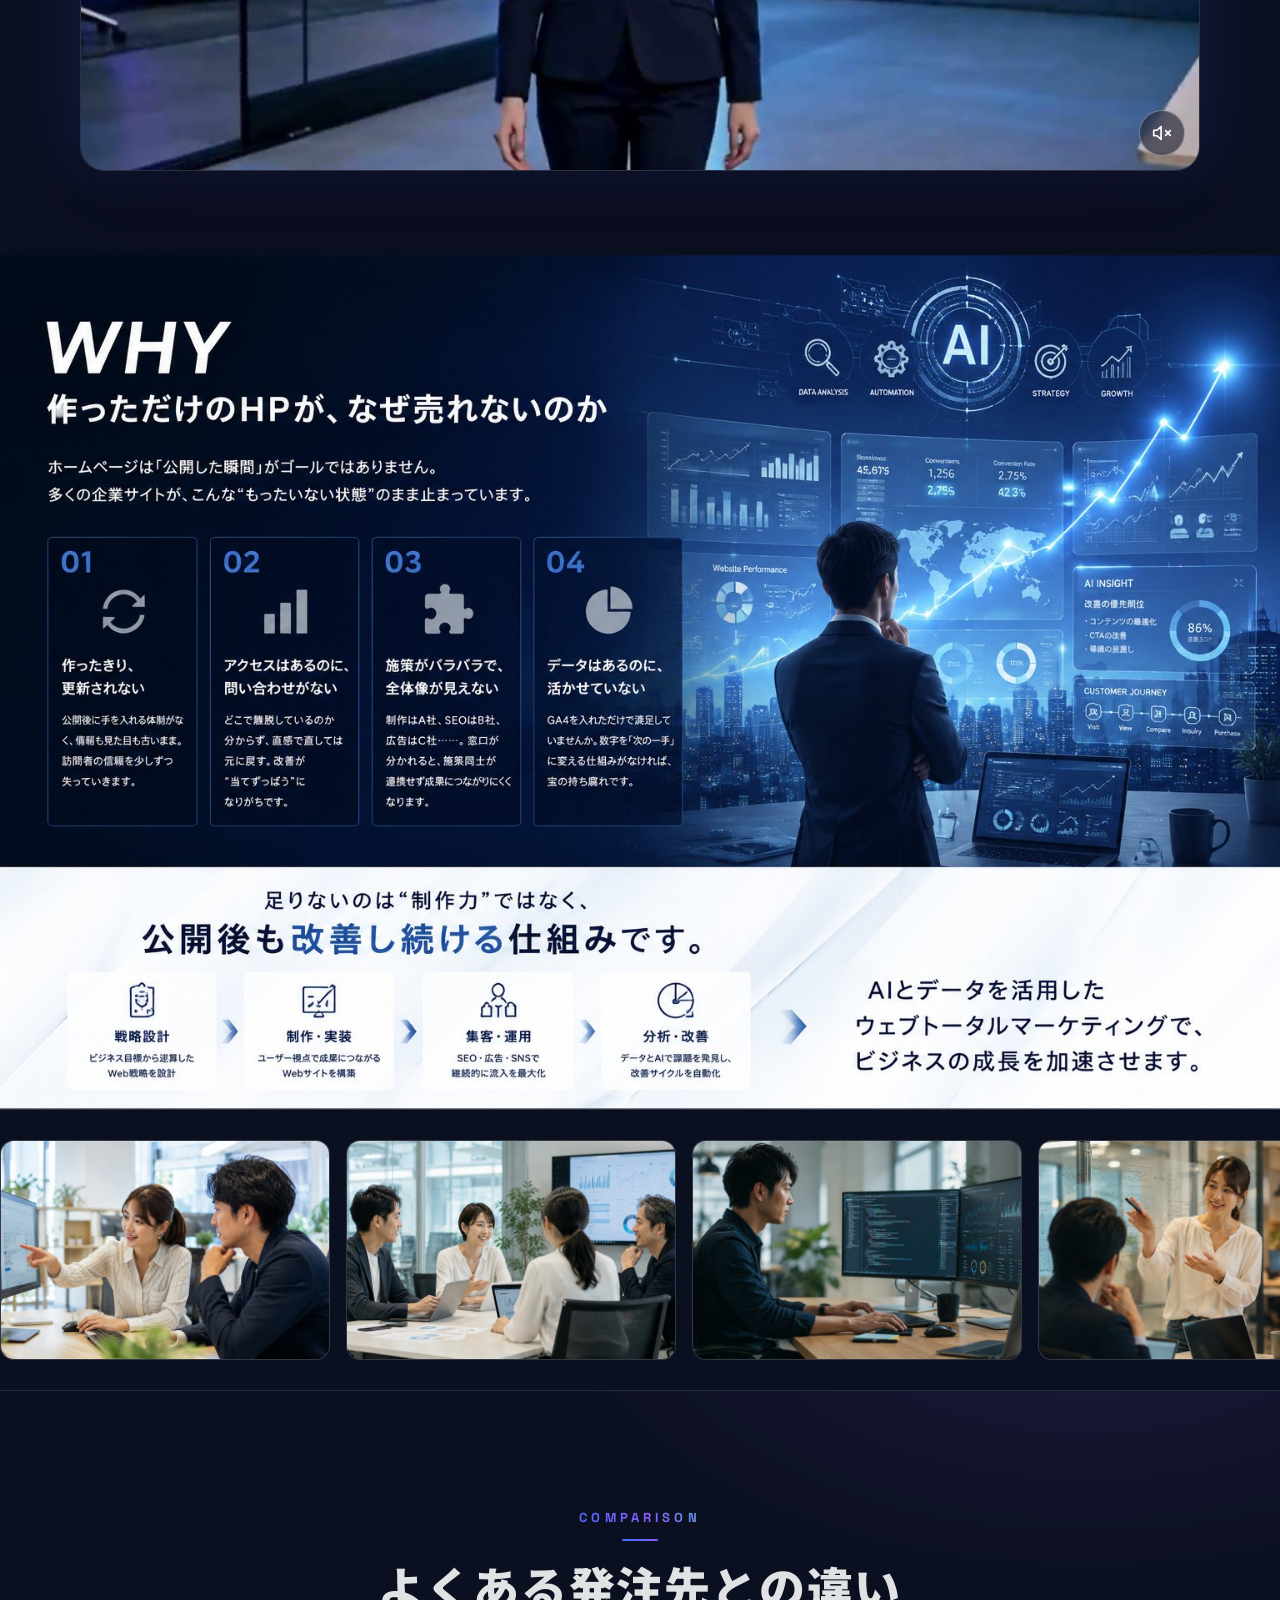
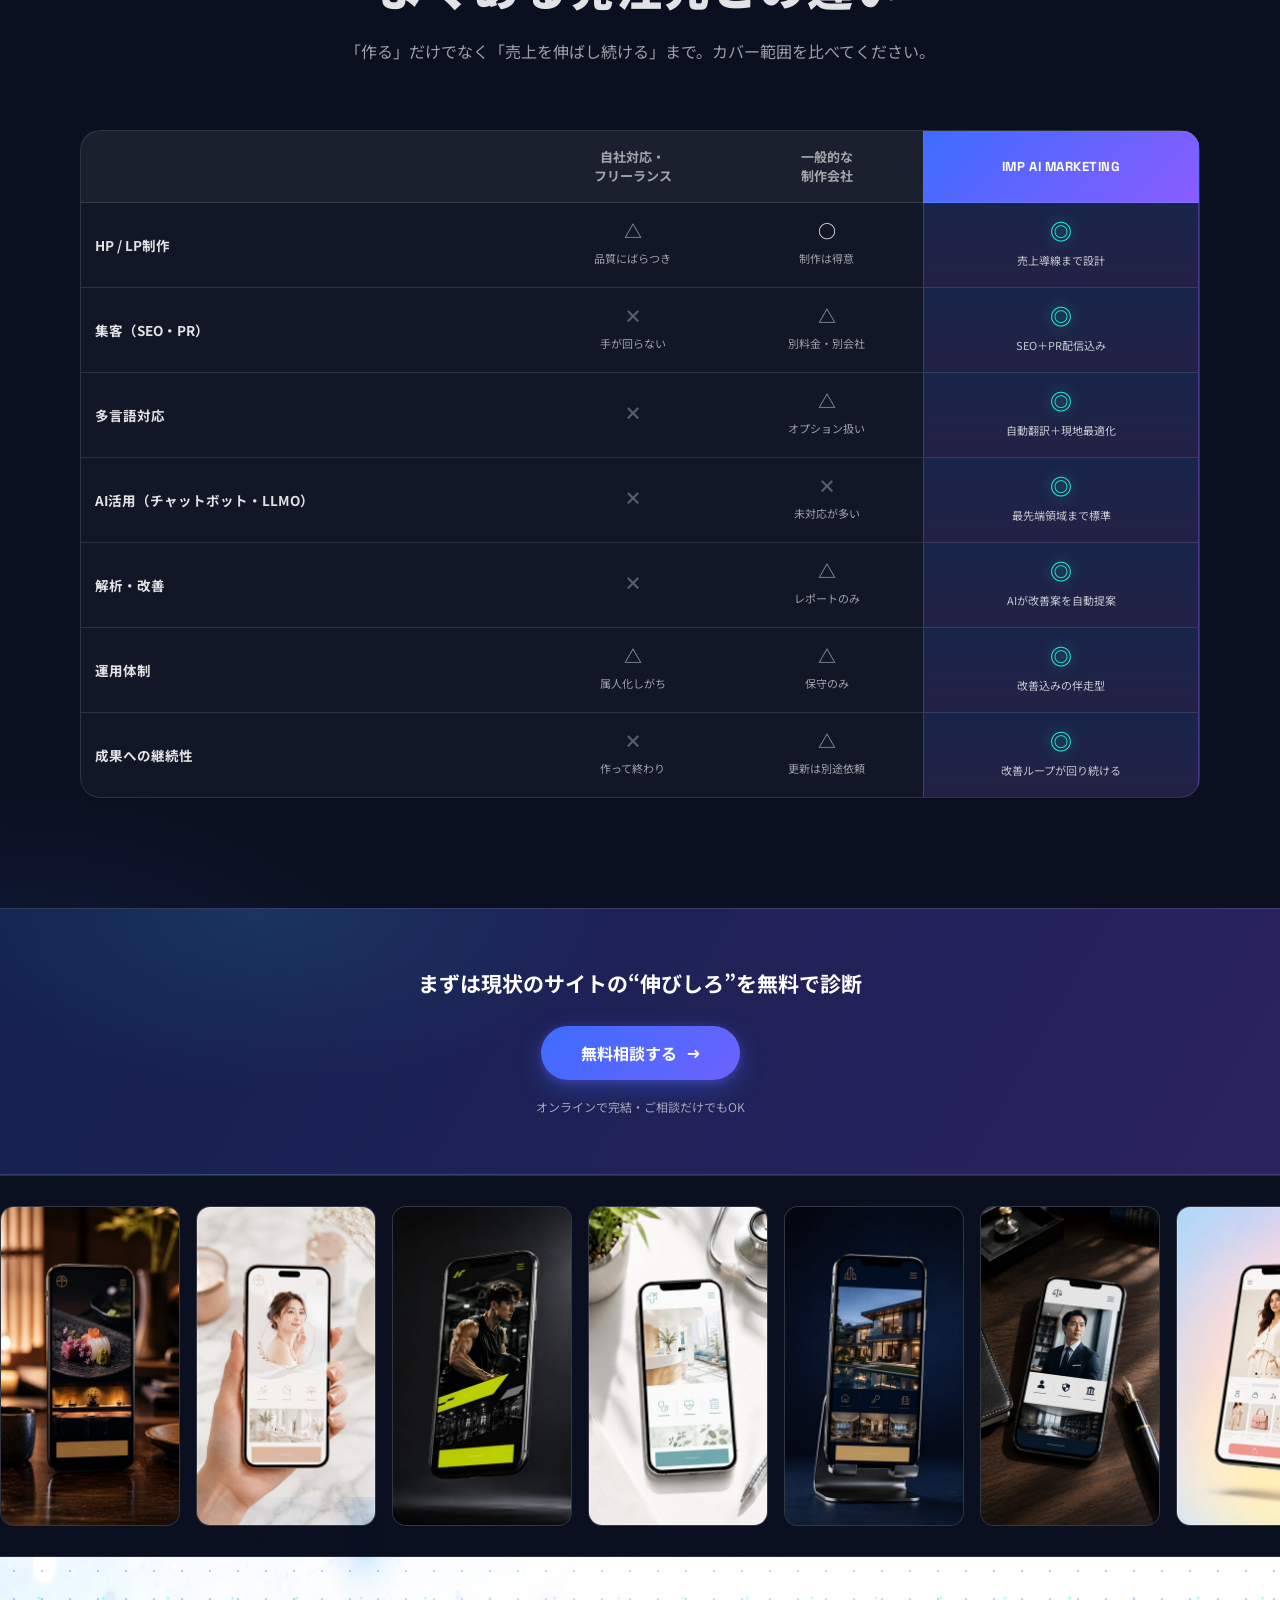
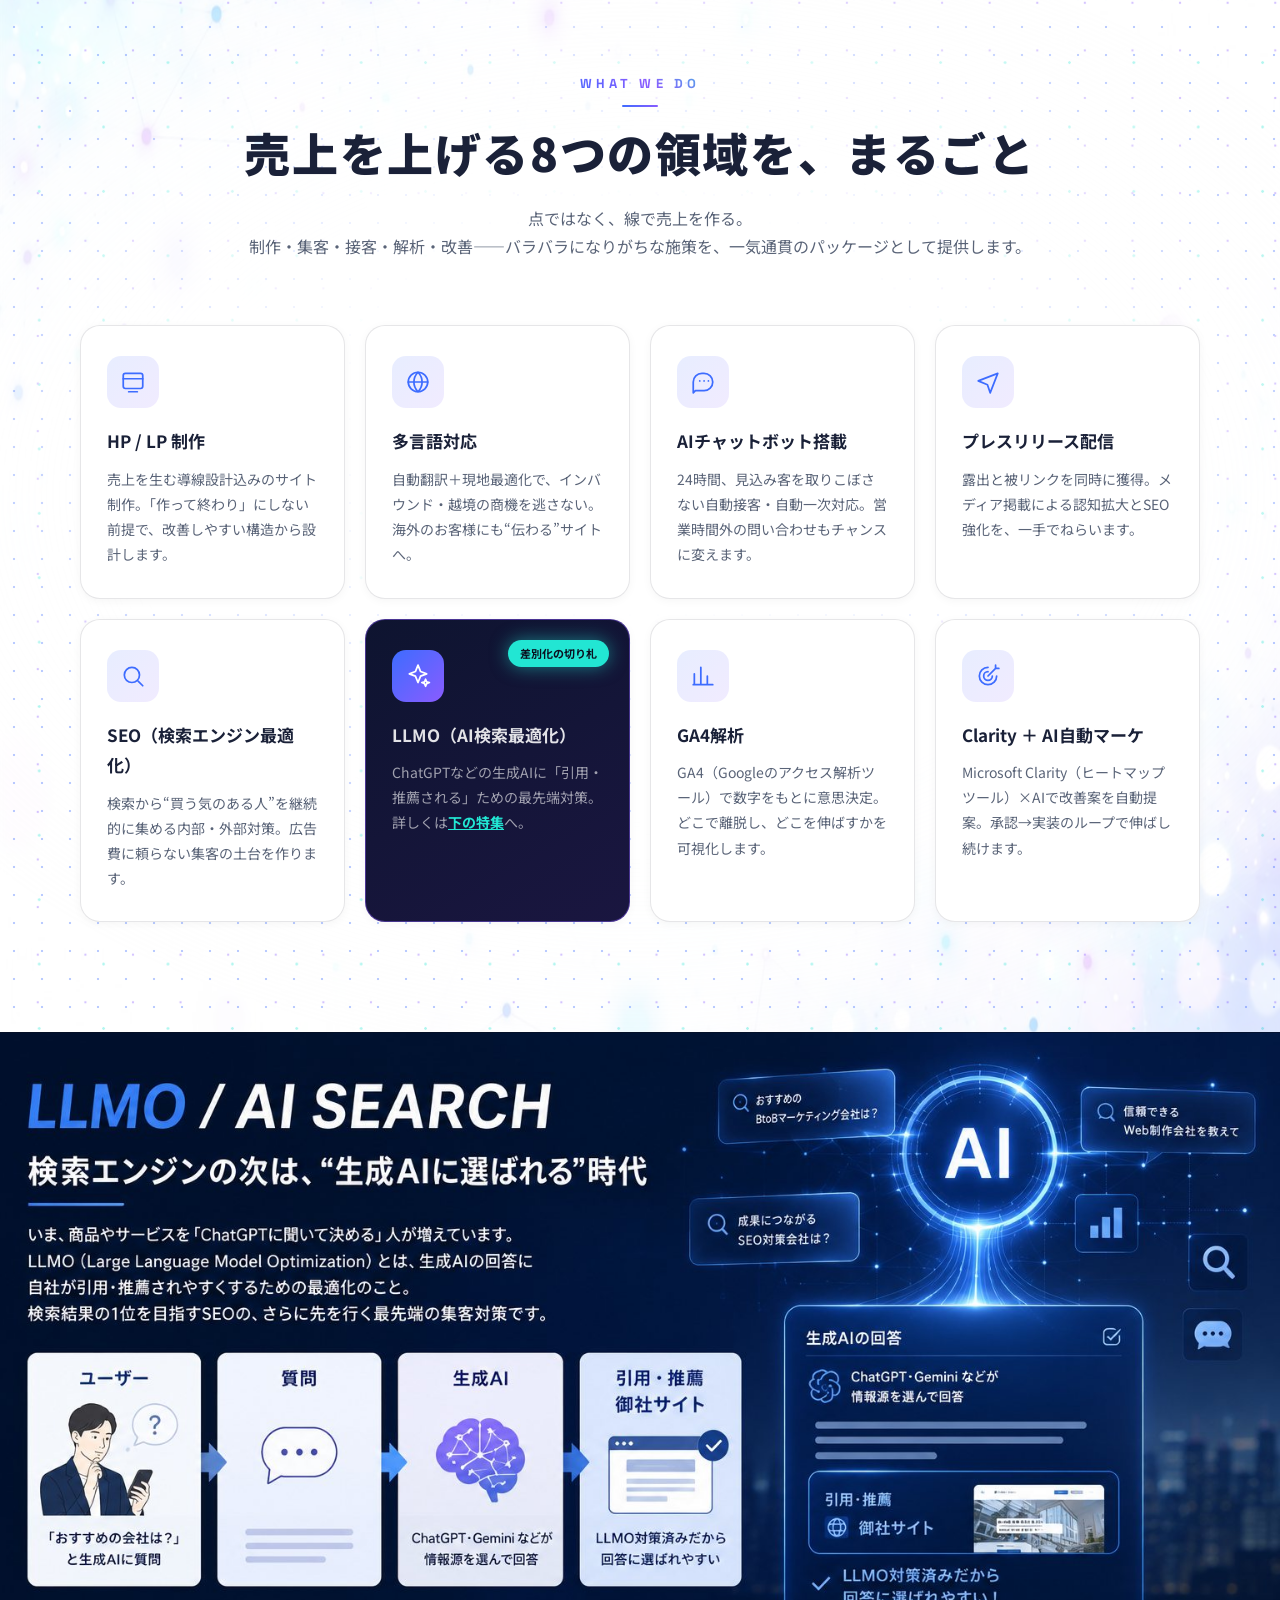
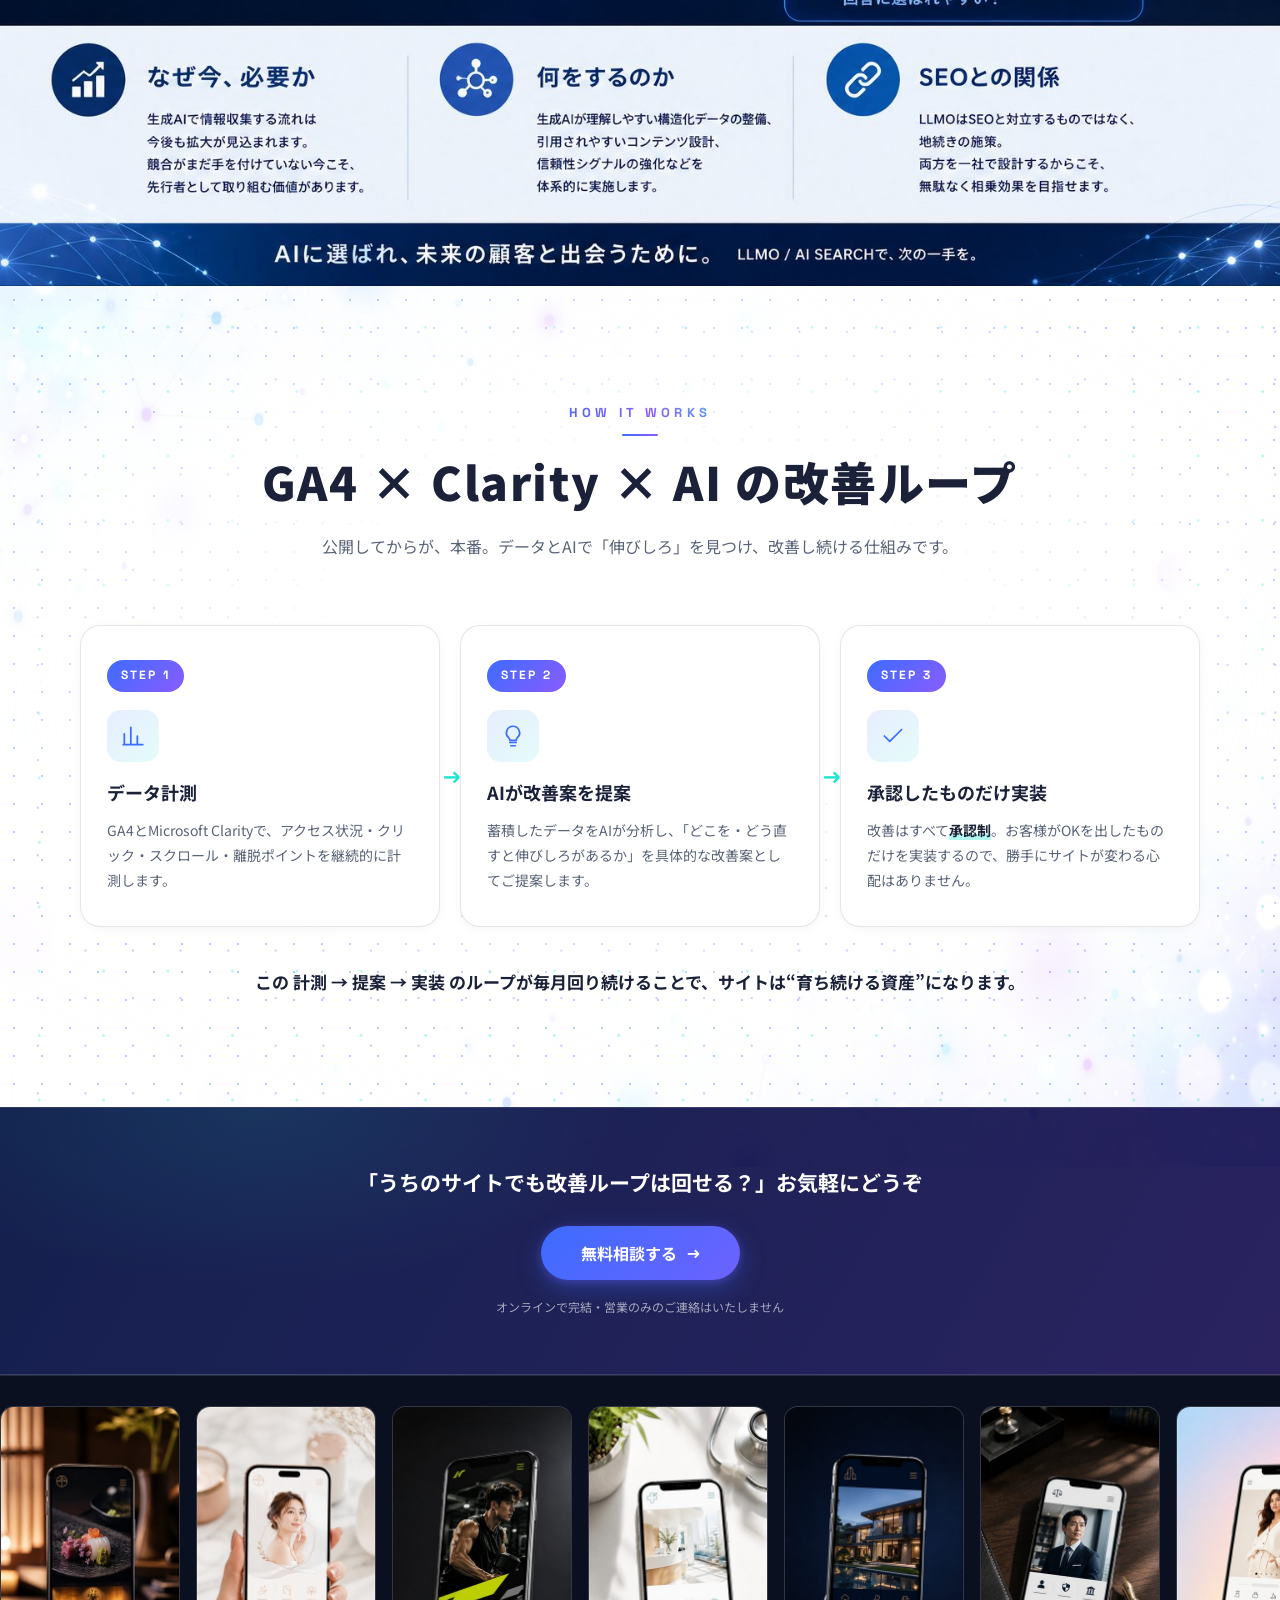
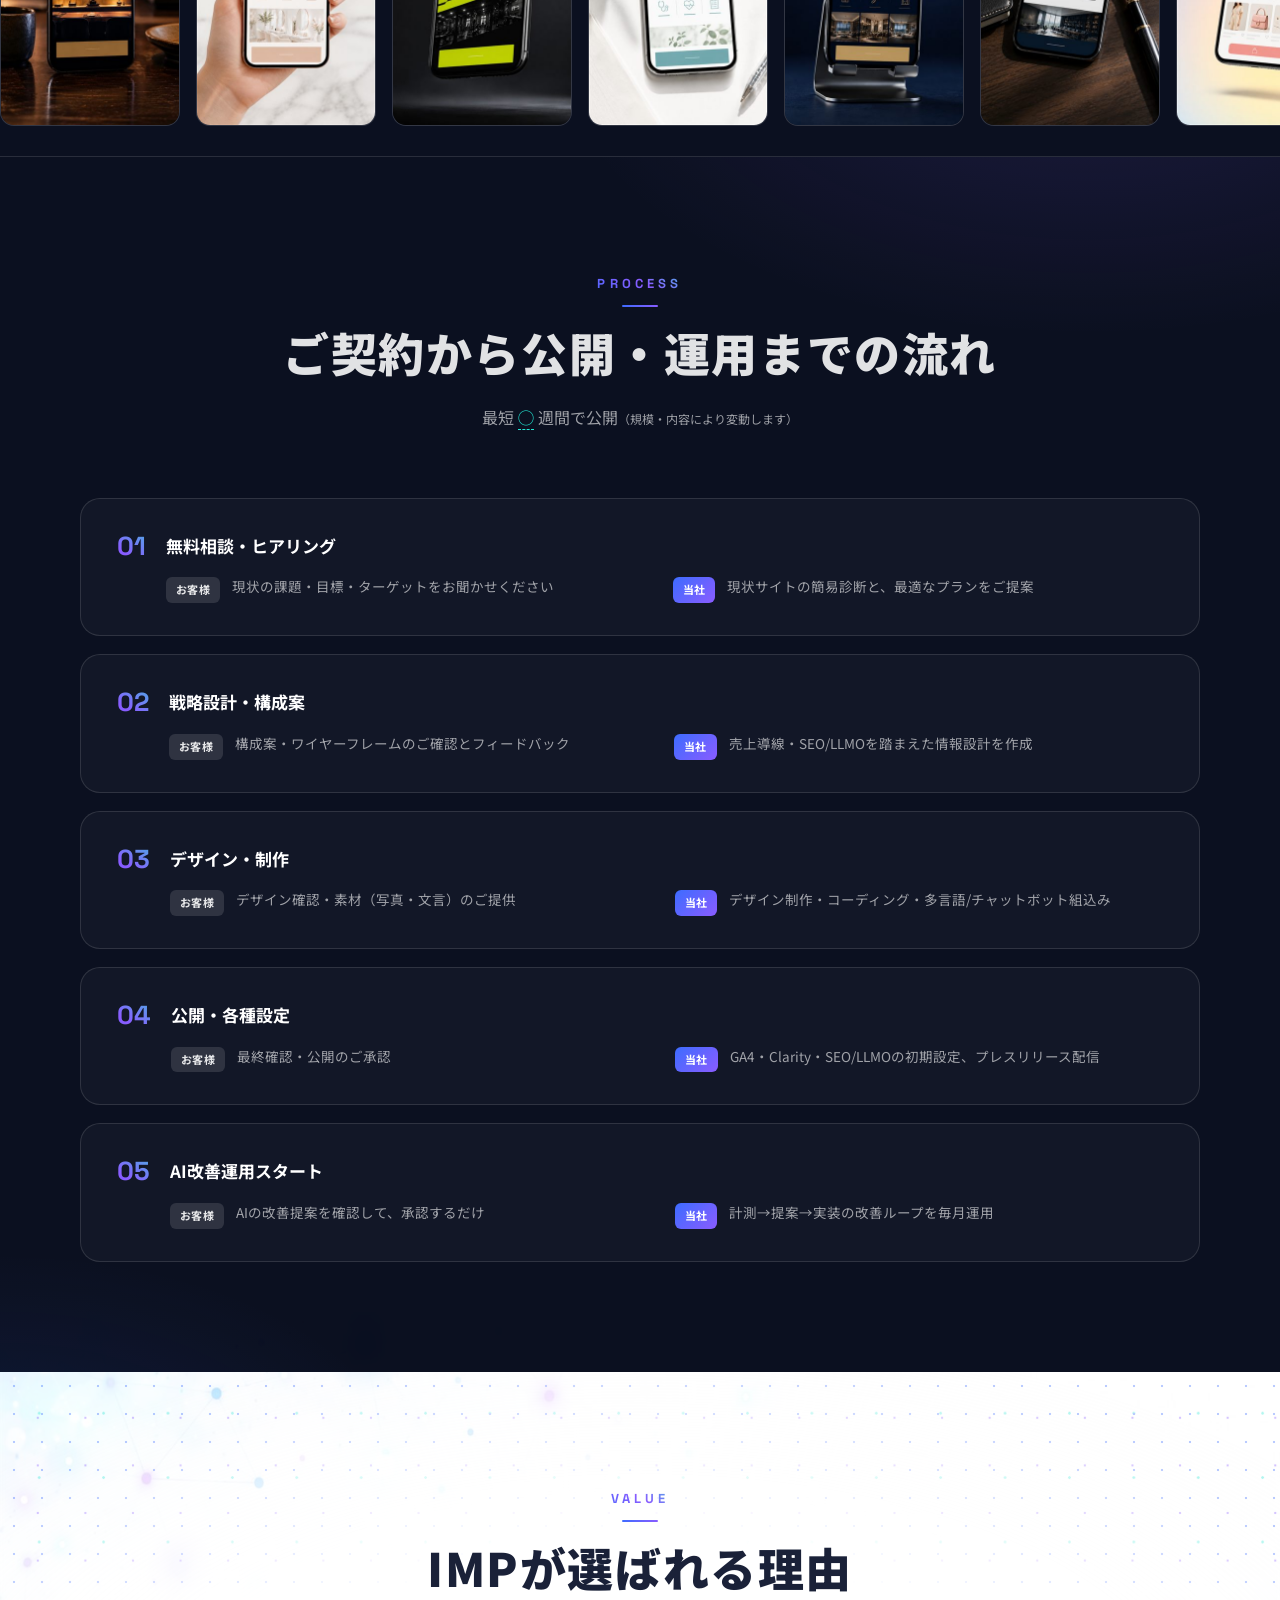
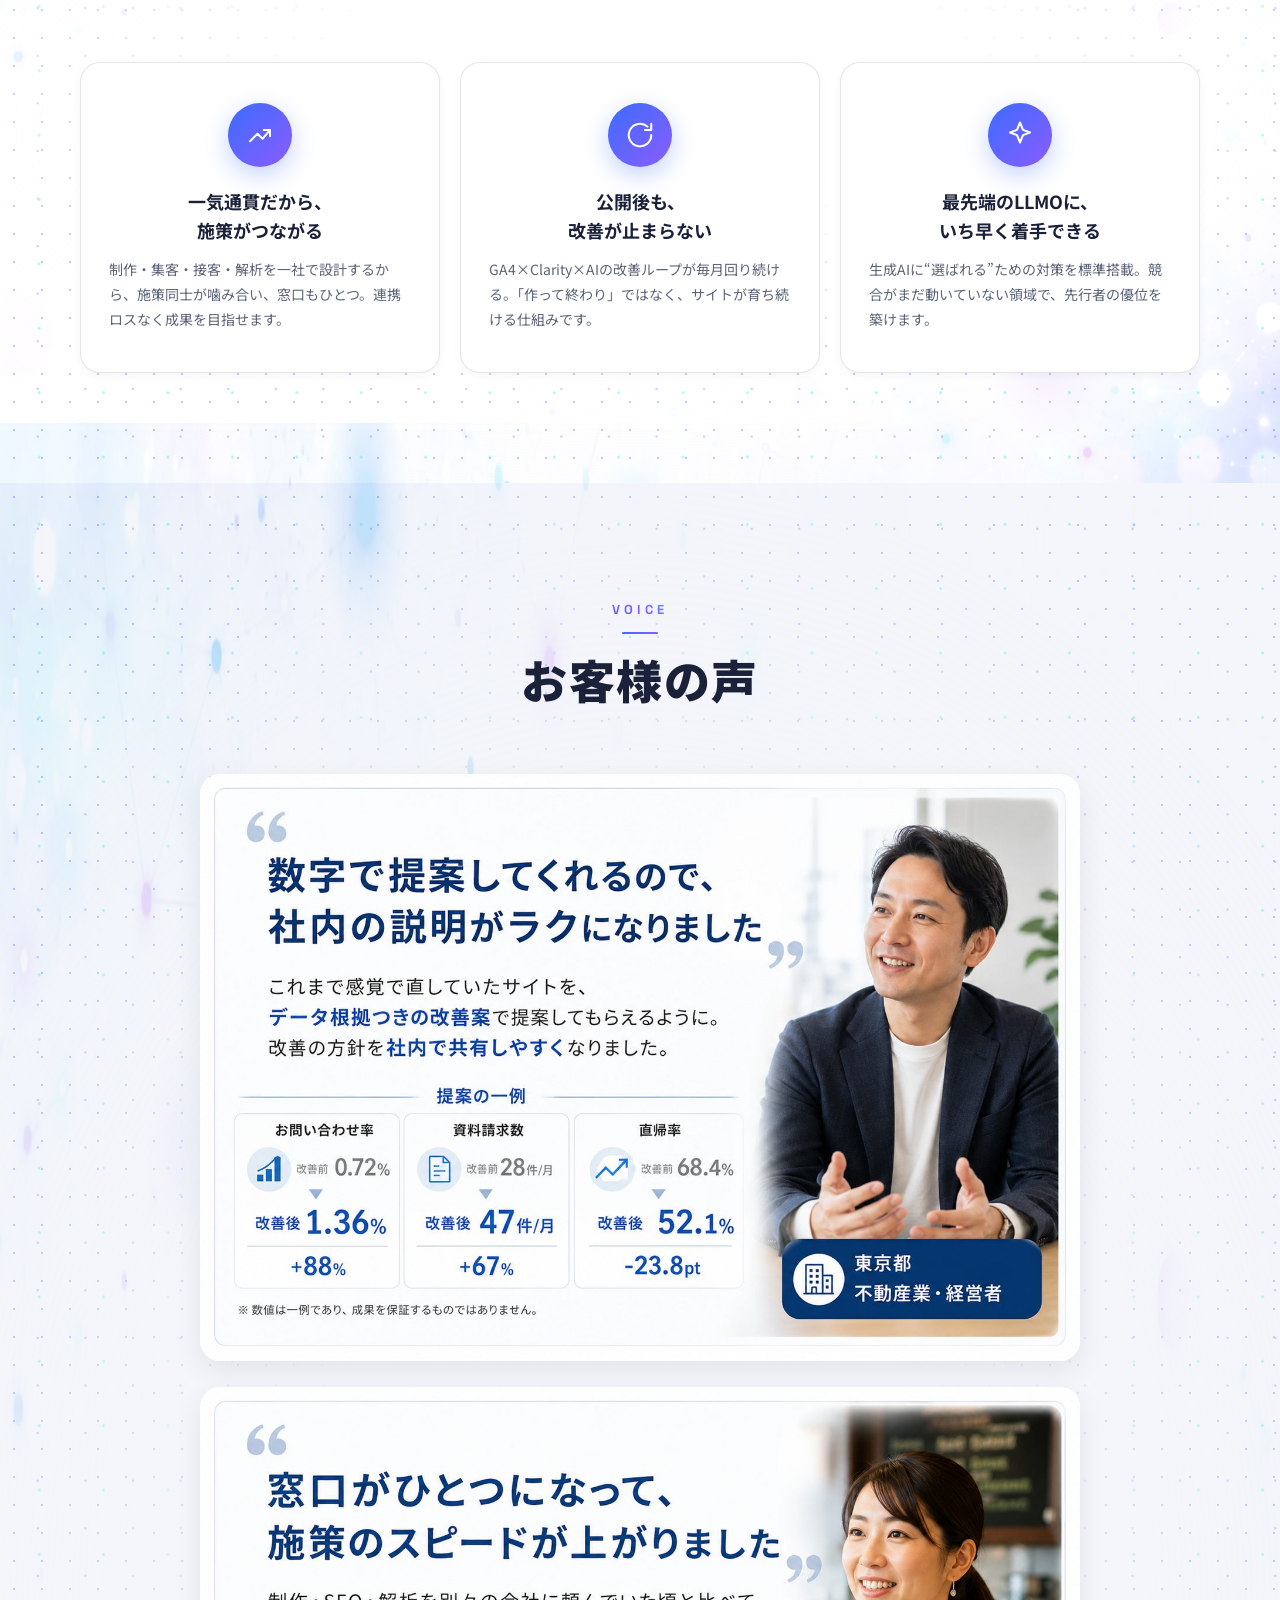
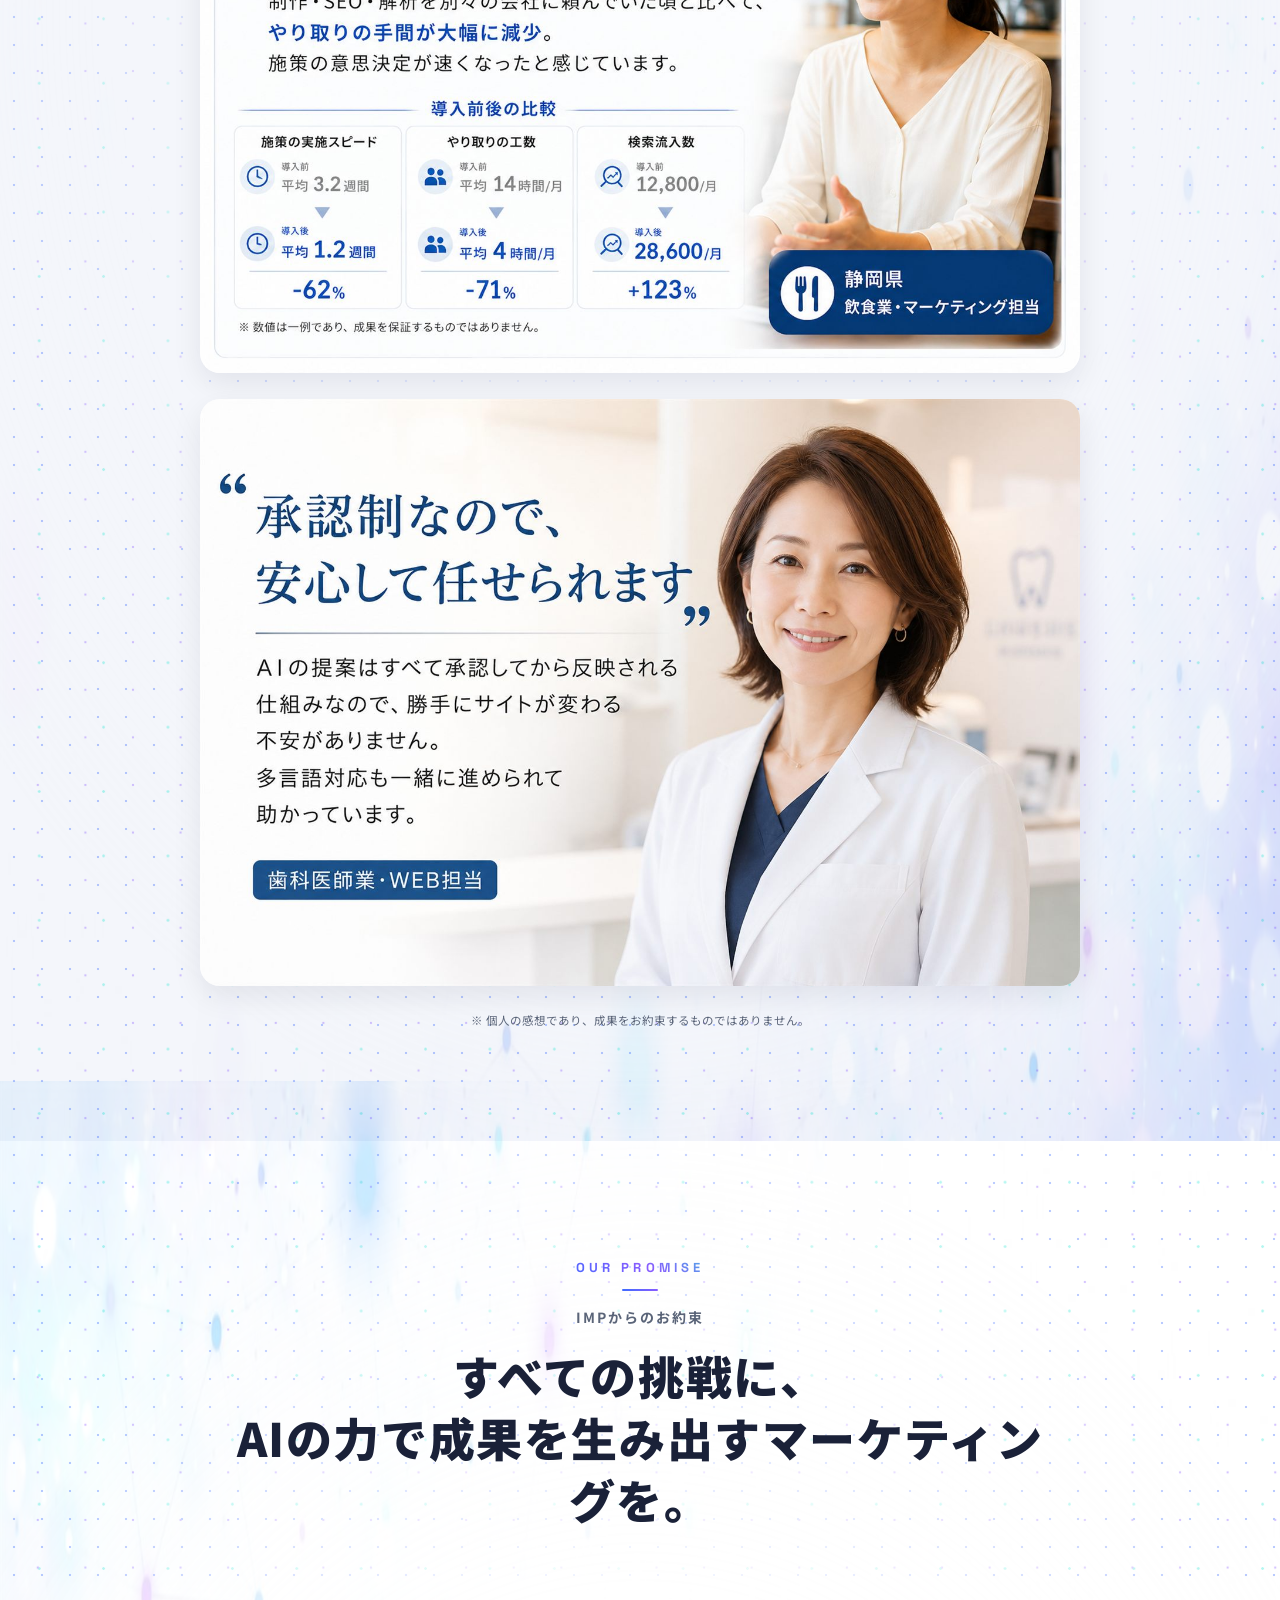
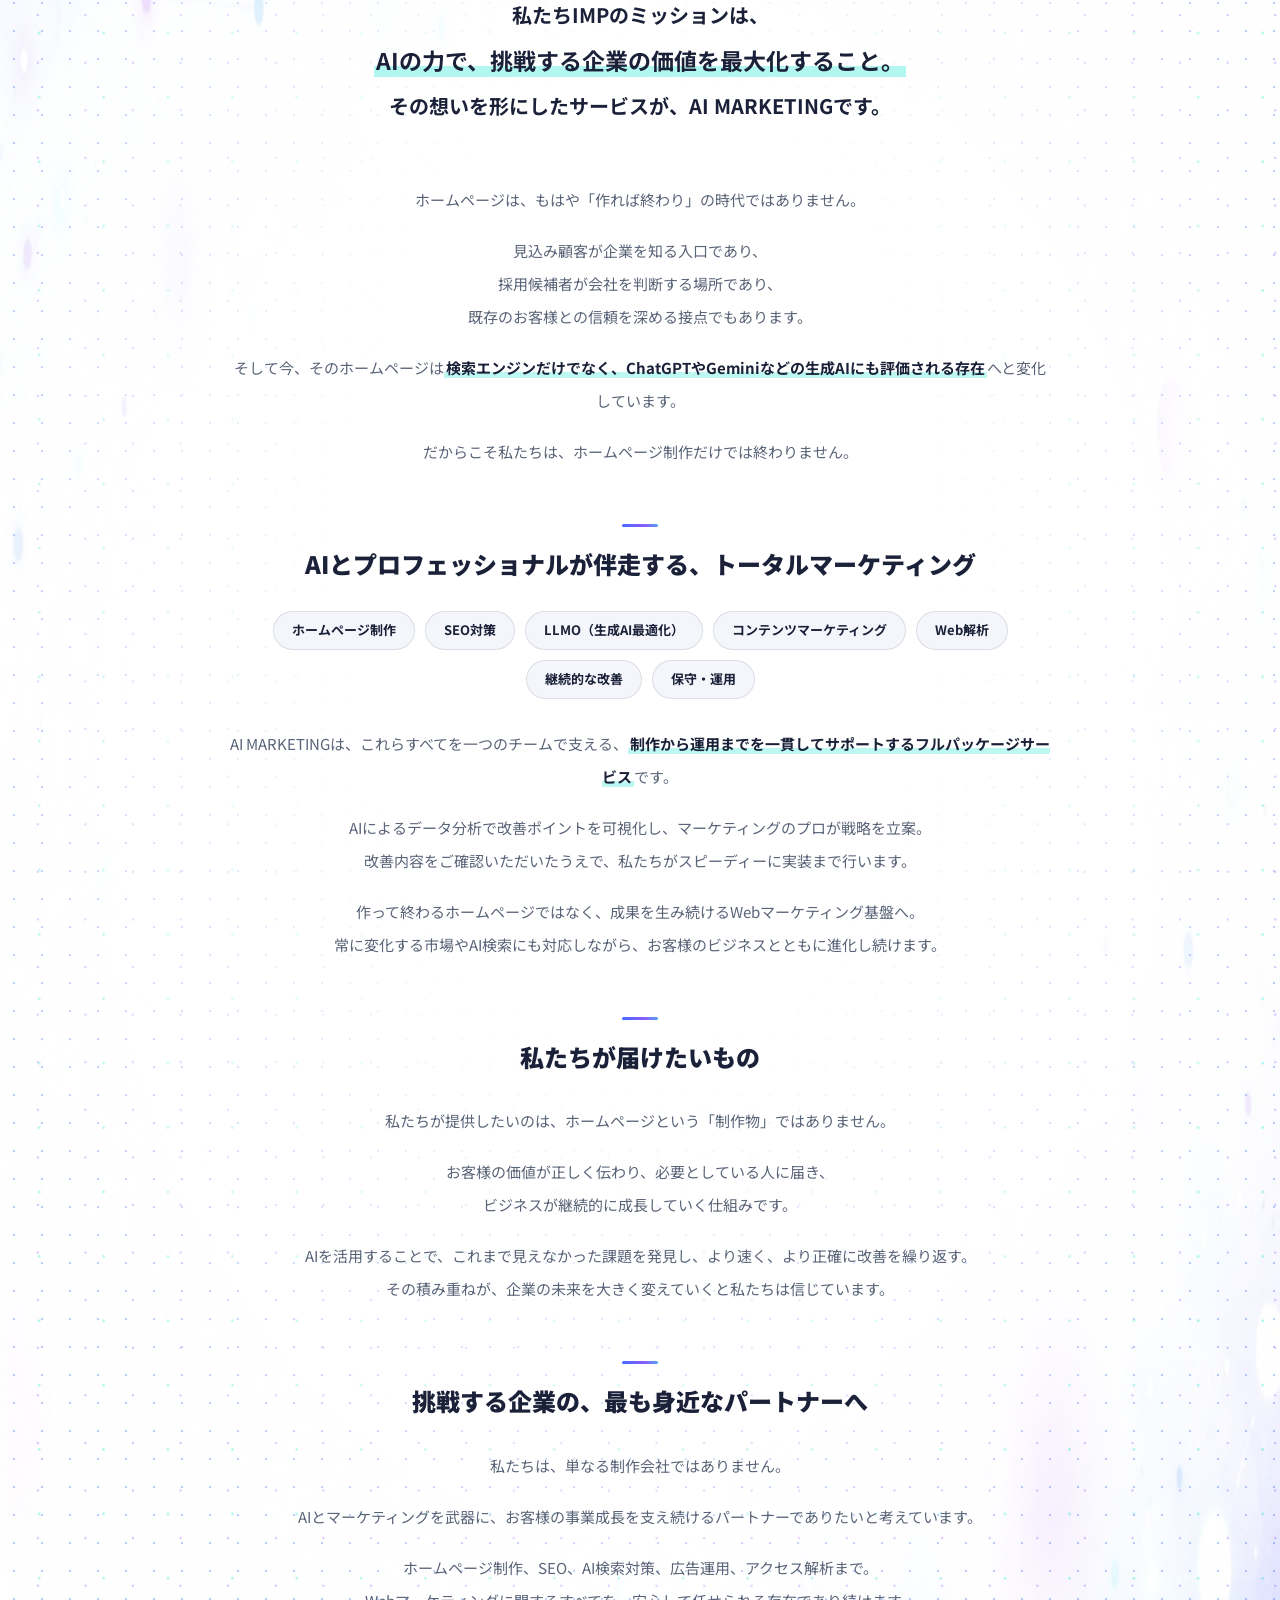
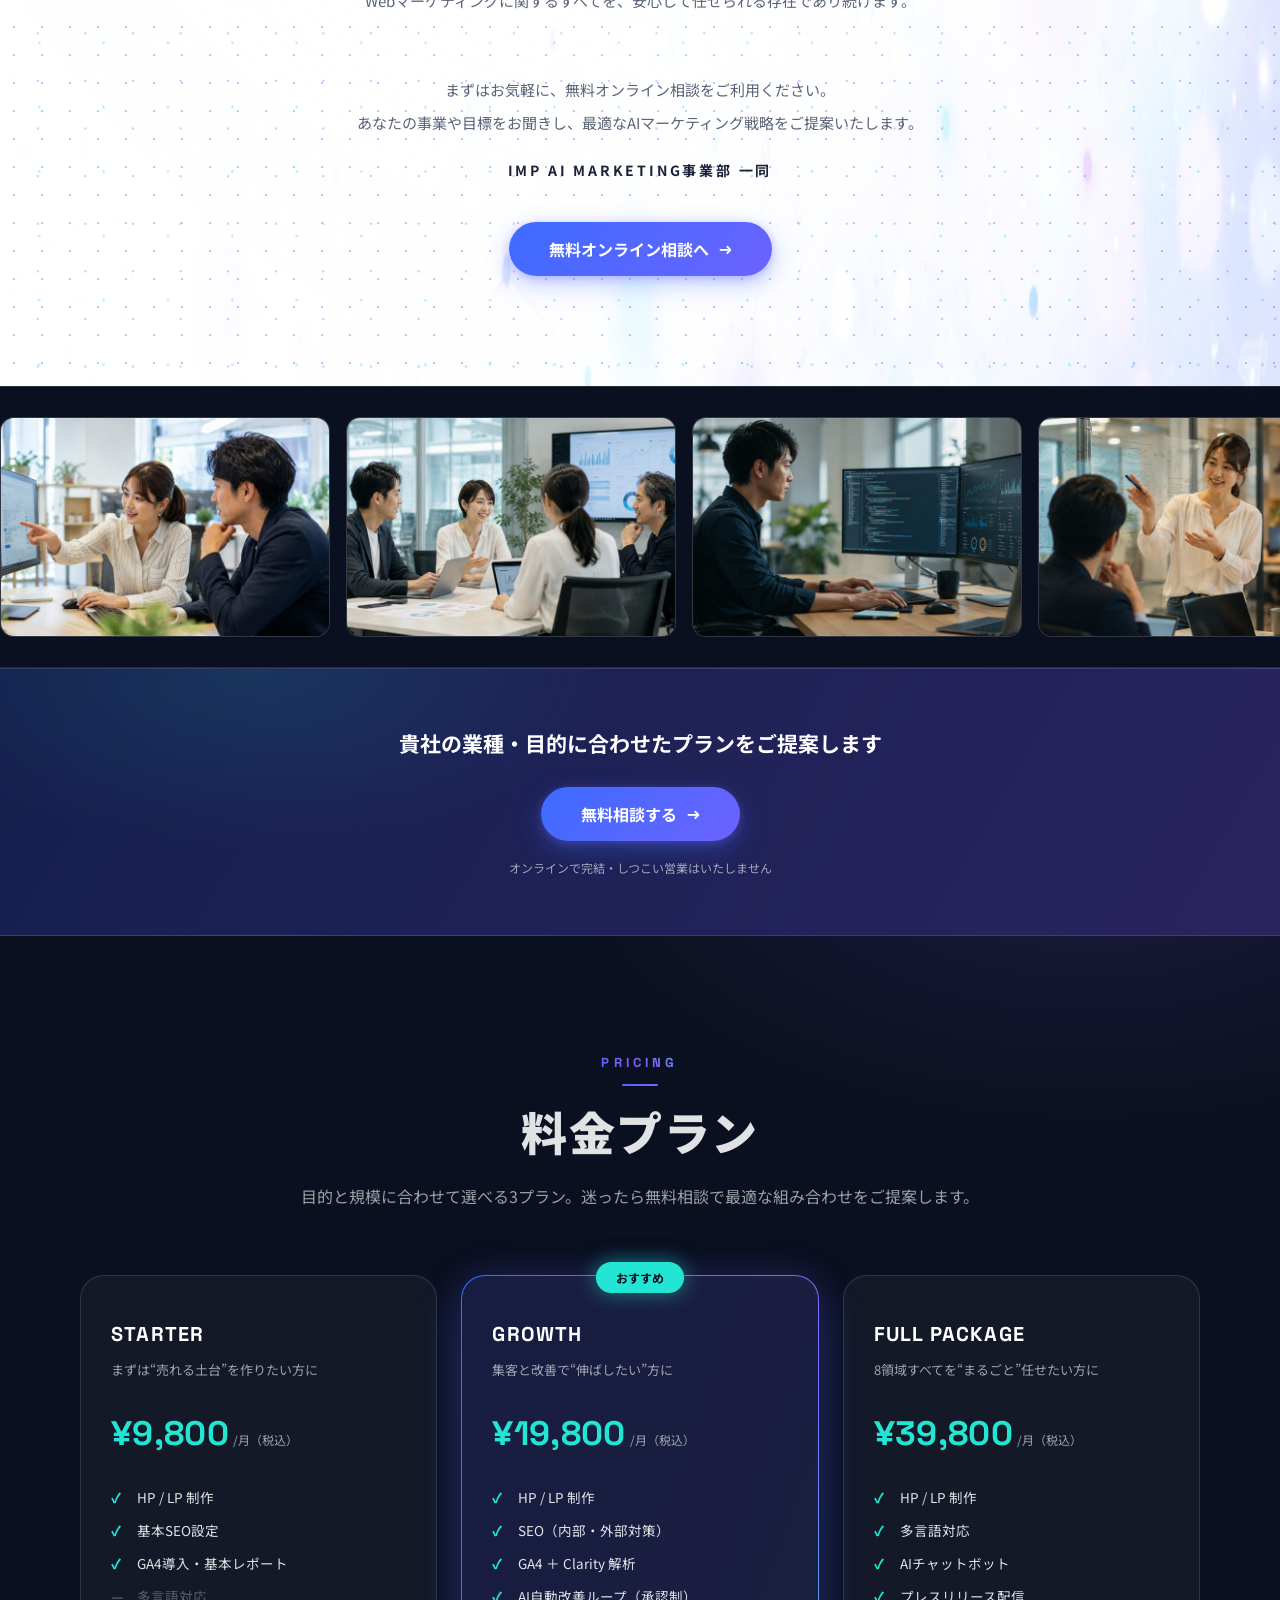
==== commit 7391202f: "ワードマーキーを8本に増量（位置・速度・開始位置をラインごとに分散）＋キャッシュバスターb Co-Authored-By: Claude Fable 5 <noreply@anthropic.com>" ====
--- a/index.html
+++ b/index.html
@@ -38,7 +38,7 @@
   <link href="https://fonts.googleapis.com/css2?family=Noto+Sans+JP:wght@400;500;700;900&family=Space+Grotesk:wght@400;500;700&display=swap" rel="stylesheet">
 
   <!-- ?v= はキャッシュバスター。CSS/JSを更新したら数字を上げてアップすると確実に反映される -->
-  <link rel="stylesheet" href="style.css?v=20260801a">
+  <link rel="stylesheet" href="style.css?v=20260801b">
 
   <!-- FV画像はLCP要素のため最優先で読み込む -->
   <link rel="preload" as="image" href="images/fv.jpg" fetchpriority="high">
@@ -187,9 +187,10 @@
     <!-- ゴールドのグラデーションレイヤー（screen合成で金の光波を重ねる） -->
     <div class="hero__gold"></div>
     <!-- 斜めワードマーキー（REALPORT仕様：塗り/輪郭/小サブラベル混在・右上→左下へ流れる）
-         wrap のマスクでヘッダー帯（上部）には描画しない。セットA/B複製でシームレスループ -->
+         8本構成。内容はA/B交互、速度と開始位置はCSSのnth-childでずらす。
+         wrap のマスクでヘッダー帯（上部）には描画しない。セット2連複製でシームレスループ -->
     <div class="word-marquee-wrap">
-      <div class="word-marquee word-marquee--1">
+      <div class="word-marquee">
         <div class="word-marquee__inner">
           <span class="wm-set">
             <span class="wm-f">AI MARKETING</span><span>LLMO</span><span class="wm-s">GENERATIVE AI OPTIMIZATION</span><span class="wm-f">SEO</span><span>AI CHATBOT</span><span class="wm-s">DATA DRIVEN</span><span class="wm-f">GA4 ANALYTICS</span><span>KEEP IMPROVING</span>
@@ -199,7 +200,67 @@
           </span>
         </div>
       </div>
-      <div class="word-marquee word-marquee--2">
+      <div class="word-marquee">
+        <div class="word-marquee__inner">
+          <span class="wm-set">
+            <span class="wm-f">WEB TOTAL MARKETING</span><span>AI AUTOMATION</span><span class="wm-s">APPROVAL BASED AI</span><span class="wm-f">CLARITY</span><span>MULTILINGUAL</span><span class="wm-s">KEEP IMPROVING</span><span class="wm-f">IMPROVEMENT</span>
+          </span>
+          <span class="wm-set">
+            <span class="wm-f">WEB TOTAL MARKETING</span><span>AI AUTOMATION</span><span class="wm-s">APPROVAL BASED AI</span><span class="wm-f">CLARITY</span><span>MULTILINGUAL</span><span class="wm-s">KEEP IMPROVING</span><span class="wm-f">IMPROVEMENT</span>
+          </span>
+        </div>
+      </div>
+      <div class="word-marquee">
+        <div class="word-marquee__inner">
+          <span class="wm-set">
+            <span class="wm-f">AI MARKETING</span><span>LLMO</span><span class="wm-s">GENERATIVE AI OPTIMIZATION</span><span class="wm-f">SEO</span><span>AI CHATBOT</span><span class="wm-s">DATA DRIVEN</span><span class="wm-f">GA4 ANALYTICS</span><span>KEEP IMPROVING</span>
+          </span>
+          <span class="wm-set">
+            <span class="wm-f">AI MARKETING</span><span>LLMO</span><span class="wm-s">GENERATIVE AI OPTIMIZATION</span><span class="wm-f">SEO</span><span>AI CHATBOT</span><span class="wm-s">DATA DRIVEN</span><span class="wm-f">GA4 ANALYTICS</span><span>KEEP IMPROVING</span>
+          </span>
+        </div>
+      </div>
+      <div class="word-marquee">
+        <div class="word-marquee__inner">
+          <span class="wm-set">
+            <span class="wm-f">WEB TOTAL MARKETING</span><span>AI AUTOMATION</span><span class="wm-s">APPROVAL BASED AI</span><span class="wm-f">CLARITY</span><span>MULTILINGUAL</span><span class="wm-s">KEEP IMPROVING</span><span class="wm-f">IMPROVEMENT</span>
+          </span>
+          <span class="wm-set">
+            <span class="wm-f">WEB TOTAL MARKETING</span><span>AI AUTOMATION</span><span class="wm-s">APPROVAL BASED AI</span><span class="wm-f">CLARITY</span><span>MULTILINGUAL</span><span class="wm-s">KEEP IMPROVING</span><span class="wm-f">IMPROVEMENT</span>
+          </span>
+        </div>
+      </div>
+      <div class="word-marquee">
+        <div class="word-marquee__inner">
+          <span class="wm-set">
+            <span class="wm-f">AI MARKETING</span><span>LLMO</span><span class="wm-s">GENERATIVE AI OPTIMIZATION</span><span class="wm-f">SEO</span><span>AI CHATBOT</span><span class="wm-s">DATA DRIVEN</span><span class="wm-f">GA4 ANALYTICS</span><span>KEEP IMPROVING</span>
+          </span>
+          <span class="wm-set">
+            <span class="wm-f">AI MARKETING</span><span>LLMO</span><span class="wm-s">GENERATIVE AI OPTIMIZATION</span><span class="wm-f">SEO</span><span>AI CHATBOT</span><span class="wm-s">DATA DRIVEN</span><span class="wm-f">GA4 ANALYTICS</span><span>KEEP IMPROVING</span>
+          </span>
+        </div>
+      </div>
+      <div class="word-marquee">
+        <div class="word-marquee__inner">
+          <span class="wm-set">
+            <span class="wm-f">WEB TOTAL MARKETING</span><span>AI AUTOMATION</span><span class="wm-s">APPROVAL BASED AI</span><span class="wm-f">CLARITY</span><span>MULTILINGUAL</span><span class="wm-s">KEEP IMPROVING</span><span class="wm-f">IMPROVEMENT</span>
+          </span>
+          <span class="wm-set">
+            <span class="wm-f">WEB TOTAL MARKETING</span><span>AI AUTOMATION</span><span class="wm-s">APPROVAL BASED AI</span><span class="wm-f">CLARITY</span><span>MULTILINGUAL</span><span class="wm-s">KEEP IMPROVING</span><span class="wm-f">IMPROVEMENT</span>
+          </span>
+        </div>
+      </div>
+      <div class="word-marquee">
+        <div class="word-marquee__inner">
+          <span class="wm-set">
+            <span class="wm-f">AI MARKETING</span><span>LLMO</span><span class="wm-s">GENERATIVE AI OPTIMIZATION</span><span class="wm-f">SEO</span><span>AI CHATBOT</span><span class="wm-s">DATA DRIVEN</span><span class="wm-f">GA4 ANALYTICS</span><span>KEEP IMPROVING</span>
+          </span>
+          <span class="wm-set">
+            <span class="wm-f">AI MARKETING</span><span>LLMO</span><span class="wm-s">GENERATIVE AI OPTIMIZATION</span><span class="wm-f">SEO</span><span>AI CHATBOT</span><span class="wm-s">DATA DRIVEN</span><span class="wm-f">GA4 ANALYTICS</span><span>KEEP IMPROVING</span>
+          </span>
+        </div>
+      </div>
+      <div class="word-marquee">
         <div class="word-marquee__inner">
           <span class="wm-set">
             <span class="wm-f">WEB TOTAL MARKETING</span><span>AI AUTOMATION</span><span class="wm-s">APPROVAL BASED AI</span><span class="wm-f">CLARITY</span><span>MULTILINGUAL</span><span class="wm-s">KEEP IMPROVING</span><span class="wm-f">IMPROVEMENT</span>
--- a/style.css
+++ b/style.css
@@ -455,18 +455,30 @@
   pointer-events: none;
   opacity: var(--wordline-opacity);
 }
-.word-marquee--1 { top: 20%; transform: rotate(var(--wordline-angle)); }
-.word-marquee--2 { bottom: 8%; transform: rotate(var(--wordline-angle)); }
+.word-marquee { transform: rotate(var(--wordline-angle)); }
+/* 8本を縦に等間隔配置（ヒーロー高さ基準） */
+.word-marquee:nth-child(1) { top: 2%; }
+.word-marquee:nth-child(2) { top: 15%; }
+.word-marquee:nth-child(3) { top: 28%; }
+.word-marquee:nth-child(4) { top: 41%; }
+.word-marquee:nth-child(5) { top: 54%; }
+.word-marquee:nth-child(6) { top: 67%; }
+.word-marquee:nth-child(7) { top: 80%; }
+.word-marquee:nth-child(8) { top: 93%; }
 .word-marquee__inner {
   display: flex;
   width: max-content;
   will-change: transform;
   animation: wordSlide var(--wordline-duration) linear infinite;
 }
-/* 2本目は少しゆっくり（同方向のまま速度差で奥行きを出す） */
-.word-marquee--2 .word-marquee__inner {
-  animation-duration: calc(var(--wordline-duration) * 1.3);
-}
+/* 速度と開始位置をラインごとにずらし、柄が縦に揃わないようにする */
+.word-marquee:nth-child(2) .word-marquee__inner { animation-duration: calc(var(--wordline-duration) * 1.25); animation-delay: -9s; }
+.word-marquee:nth-child(3) .word-marquee__inner { animation-duration: calc(var(--wordline-duration) * 0.9);  animation-delay: -21s; }
+.word-marquee:nth-child(4) .word-marquee__inner { animation-duration: calc(var(--wordline-duration) * 1.15); animation-delay: -5s; }
+.word-marquee:nth-child(5) .word-marquee__inner { animation-duration: calc(var(--wordline-duration) * 1.05); animation-delay: -30s; }
+.word-marquee:nth-child(6) .word-marquee__inner { animation-duration: calc(var(--wordline-duration) * 1.35); animation-delay: -14s; }
+.word-marquee:nth-child(7) .word-marquee__inner { animation-duration: calc(var(--wordline-duration) * 0.95); animation-delay: -25s; }
+.word-marquee:nth-child(8) .word-marquee__inner { animation-duration: calc(var(--wordline-duration) * 1.2);  animation-delay: -11s; }
 /* セット（A/B複製が同幅になるよう gap ぶんの padding-right を持つ） */
 .wm-set {
   display: inline-flex;
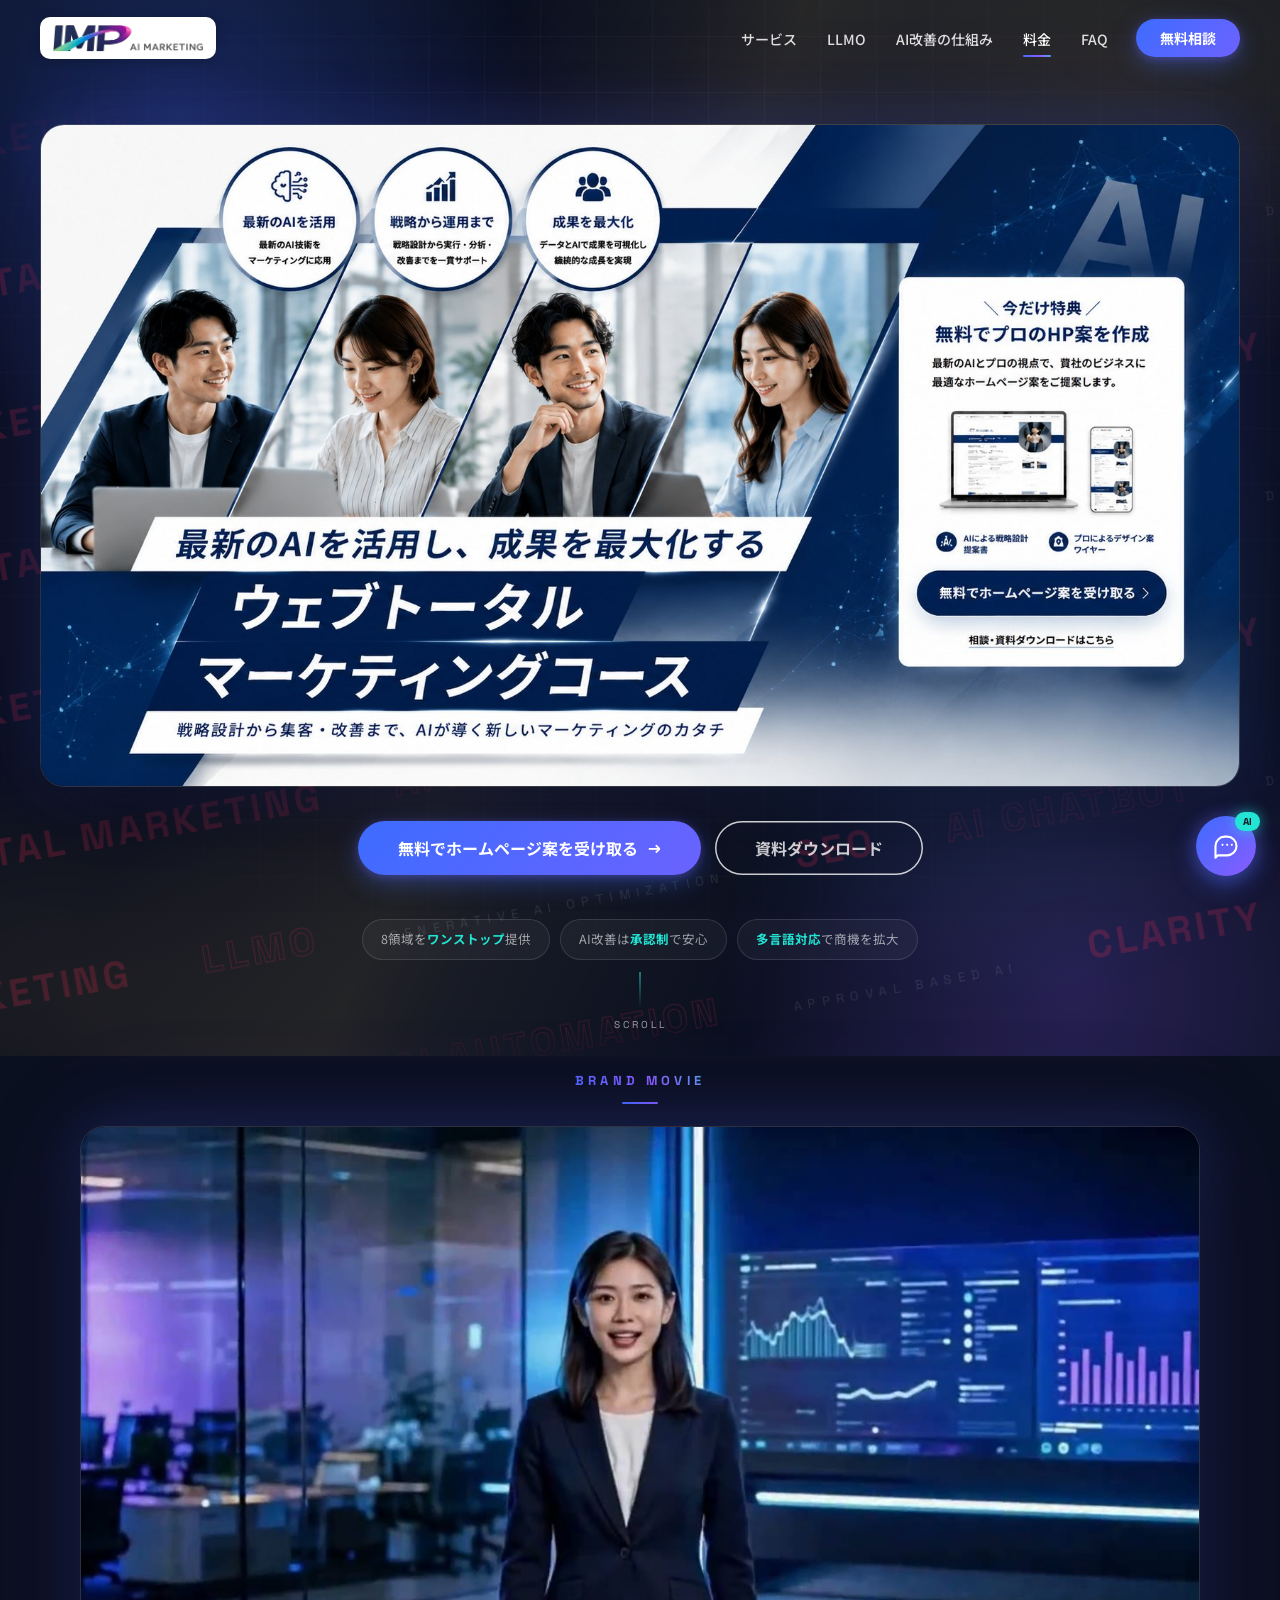
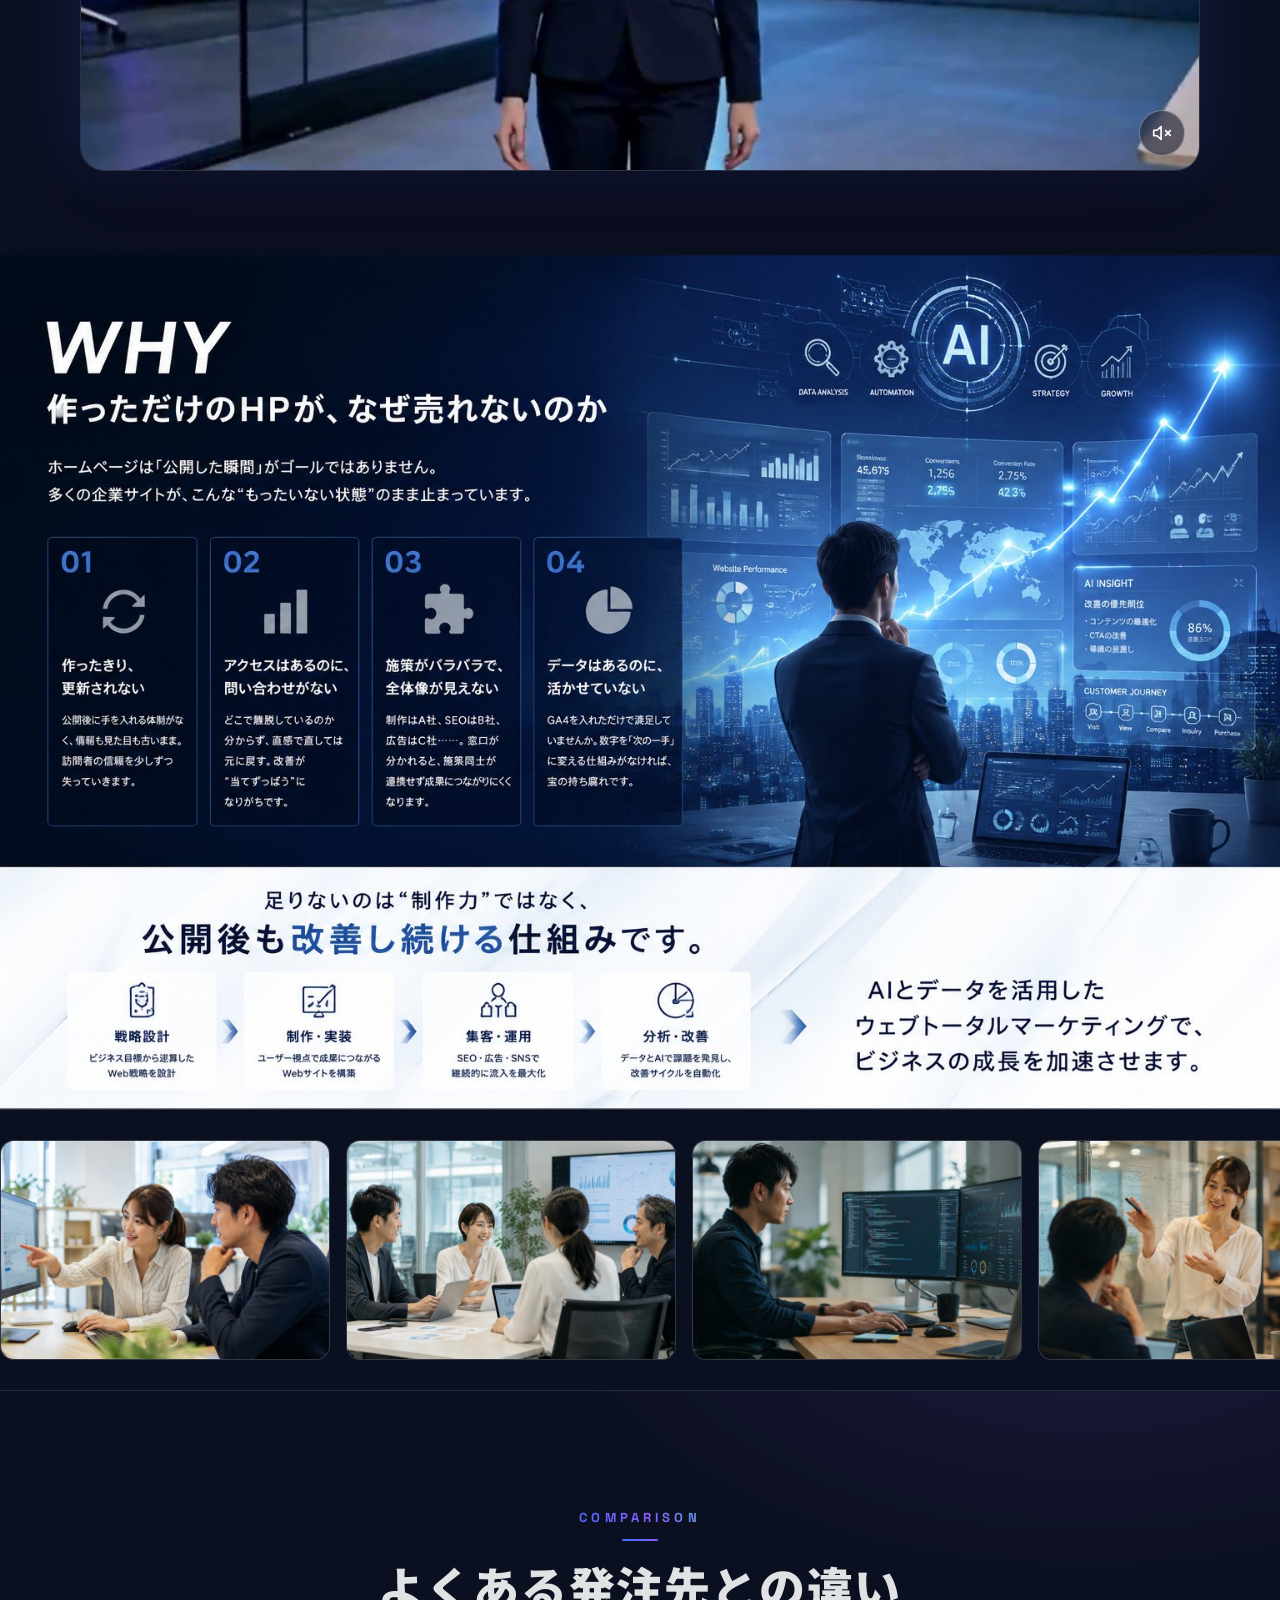
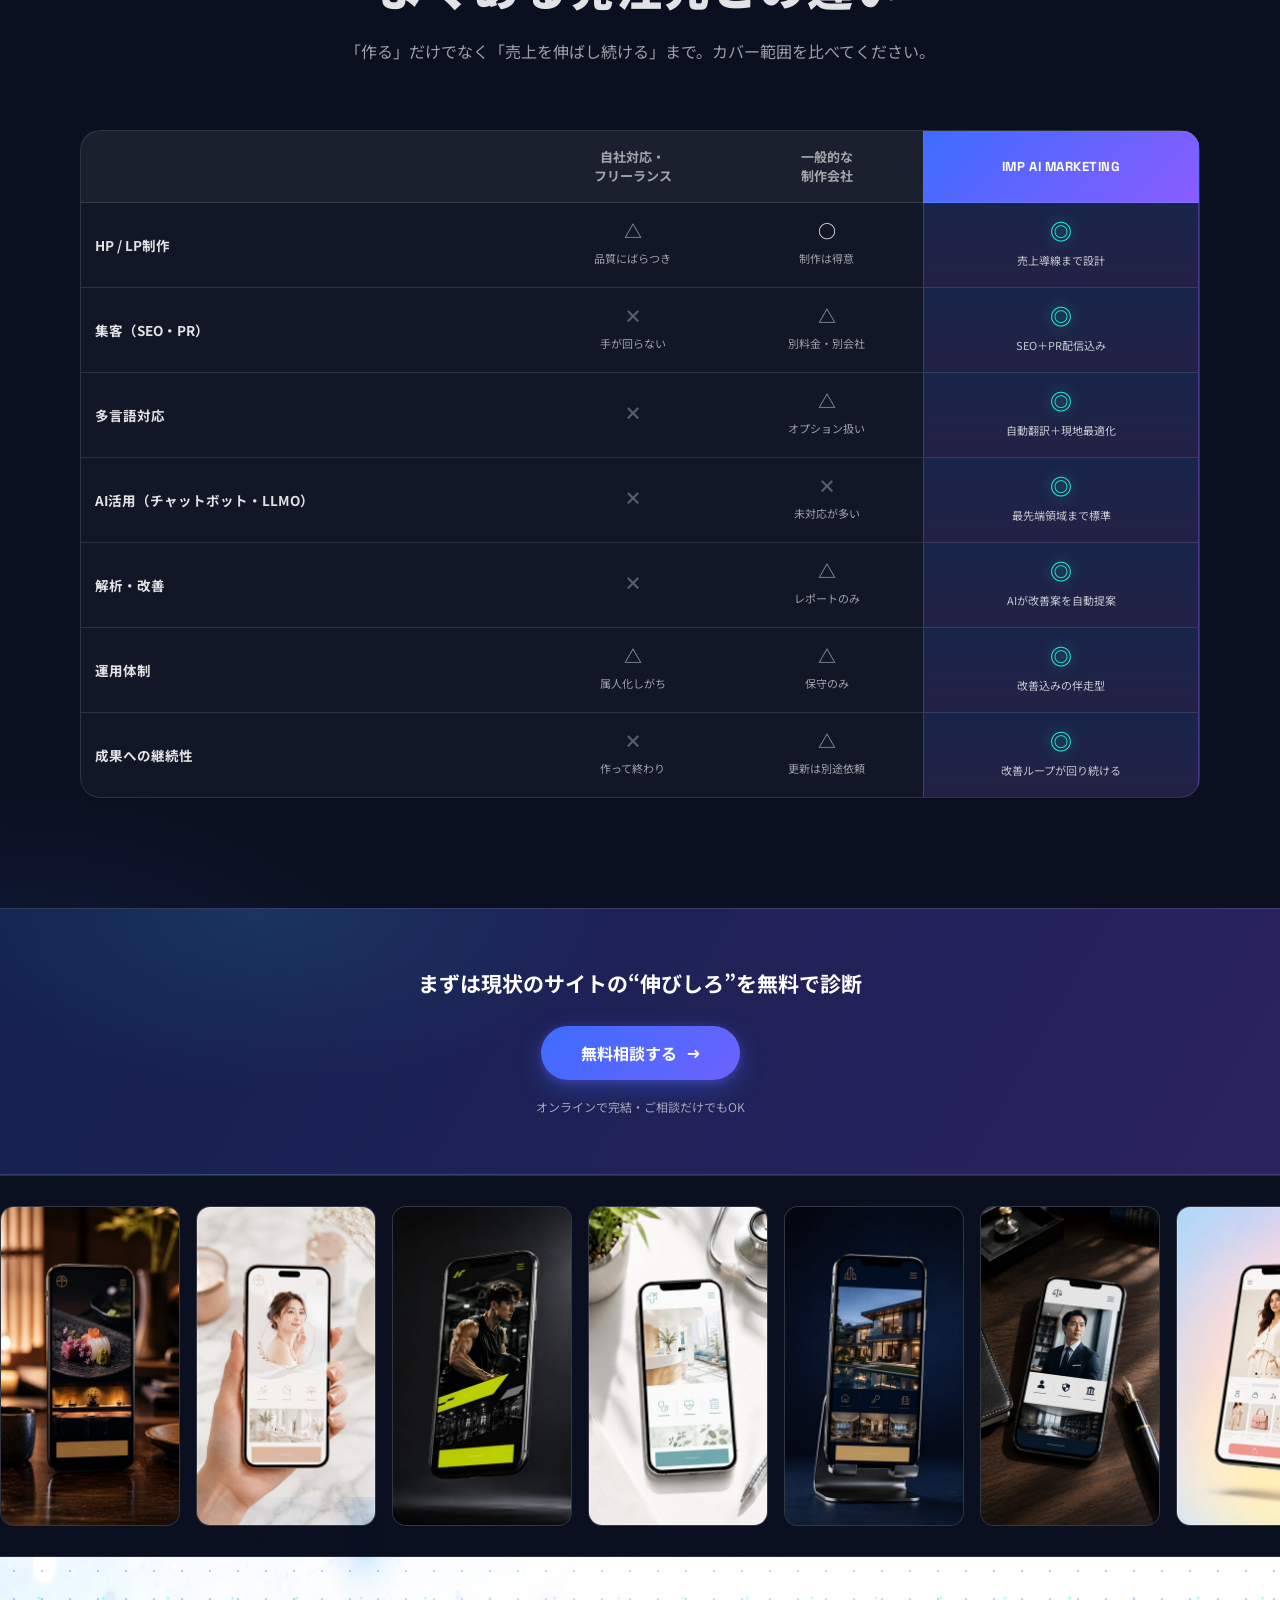
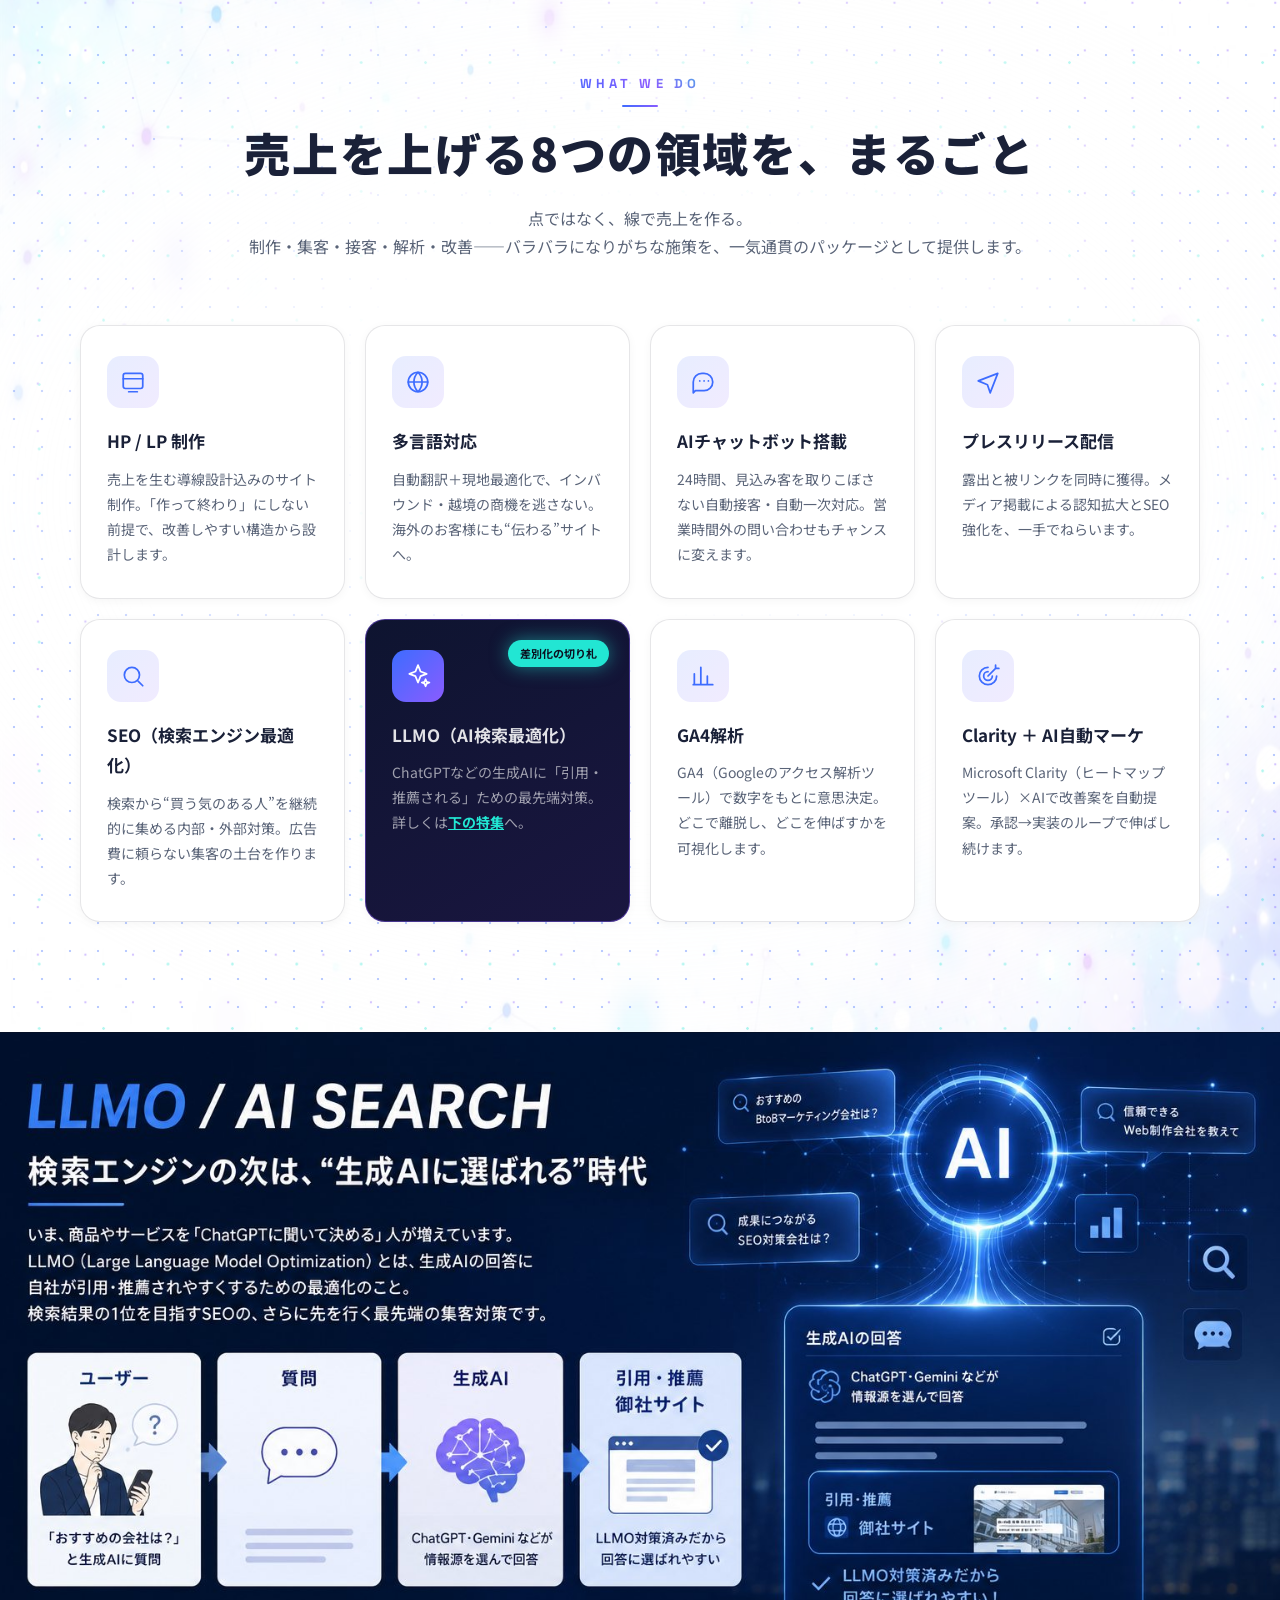
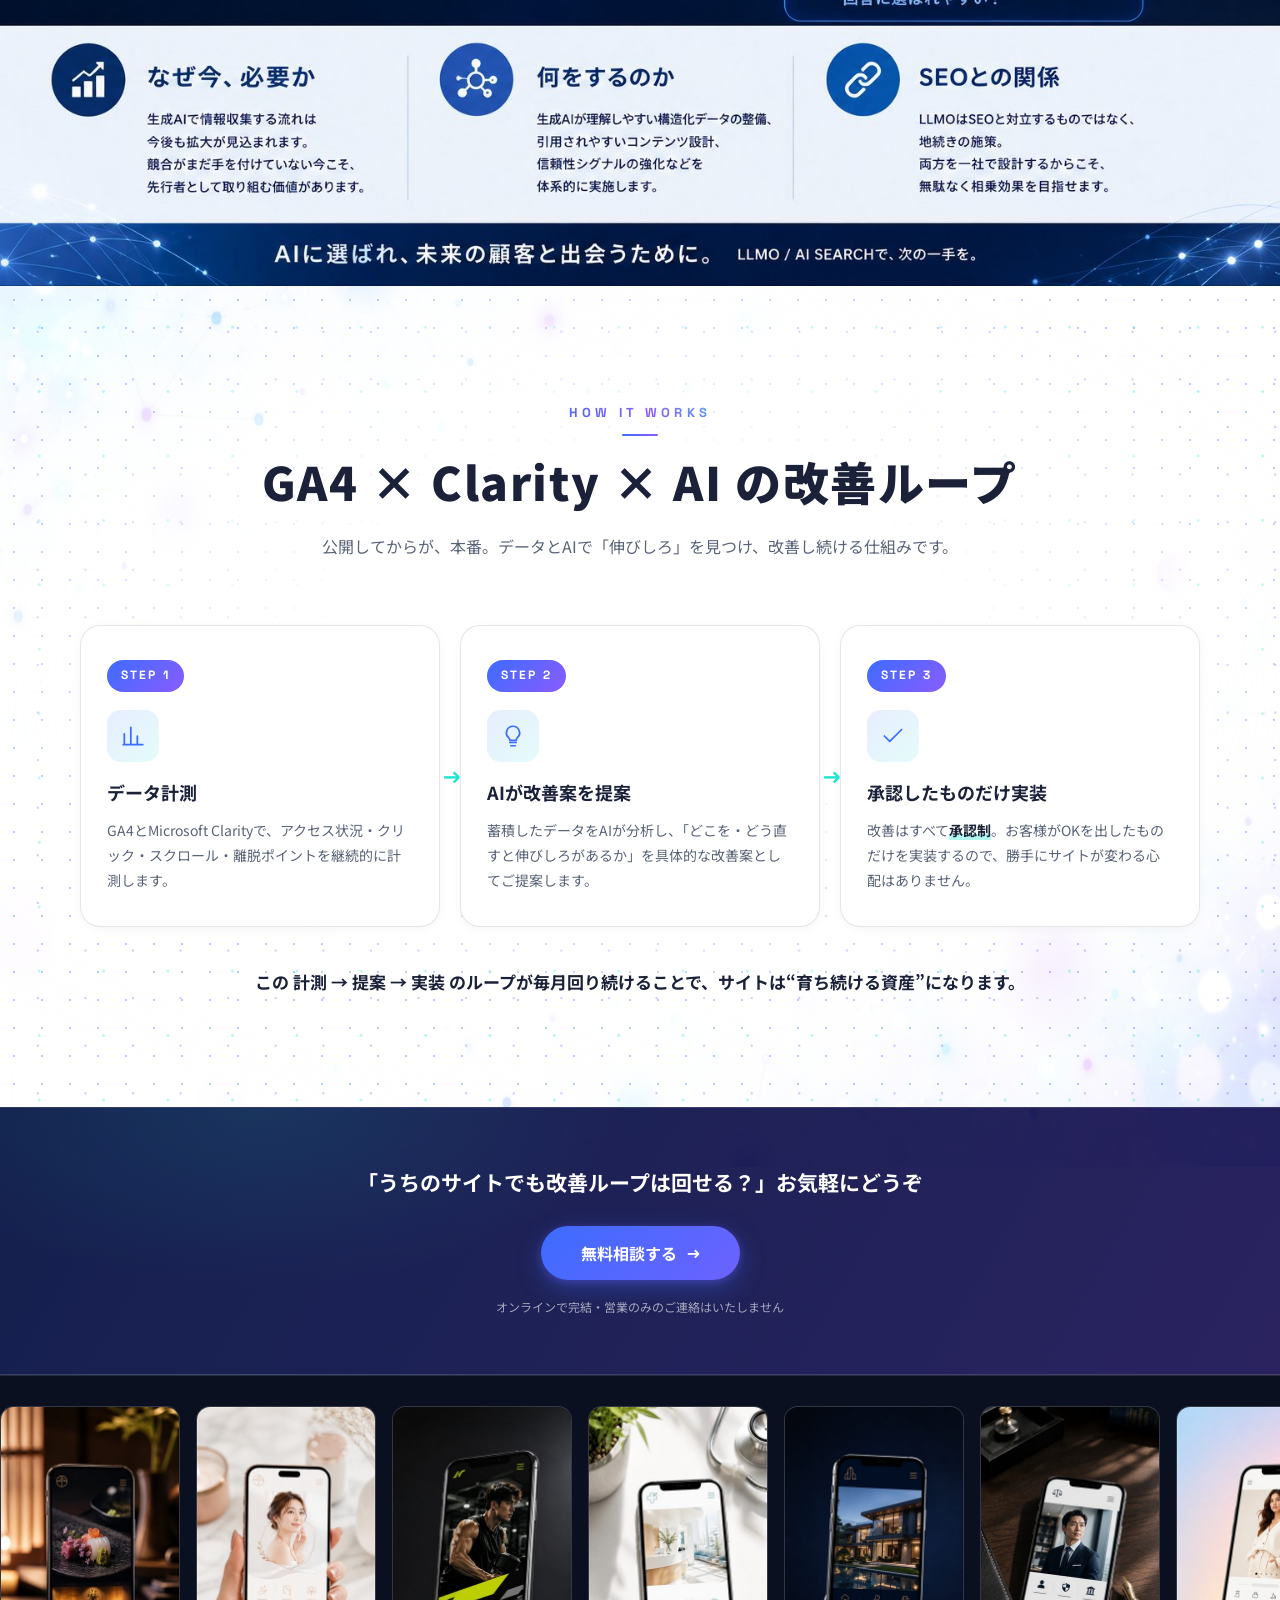
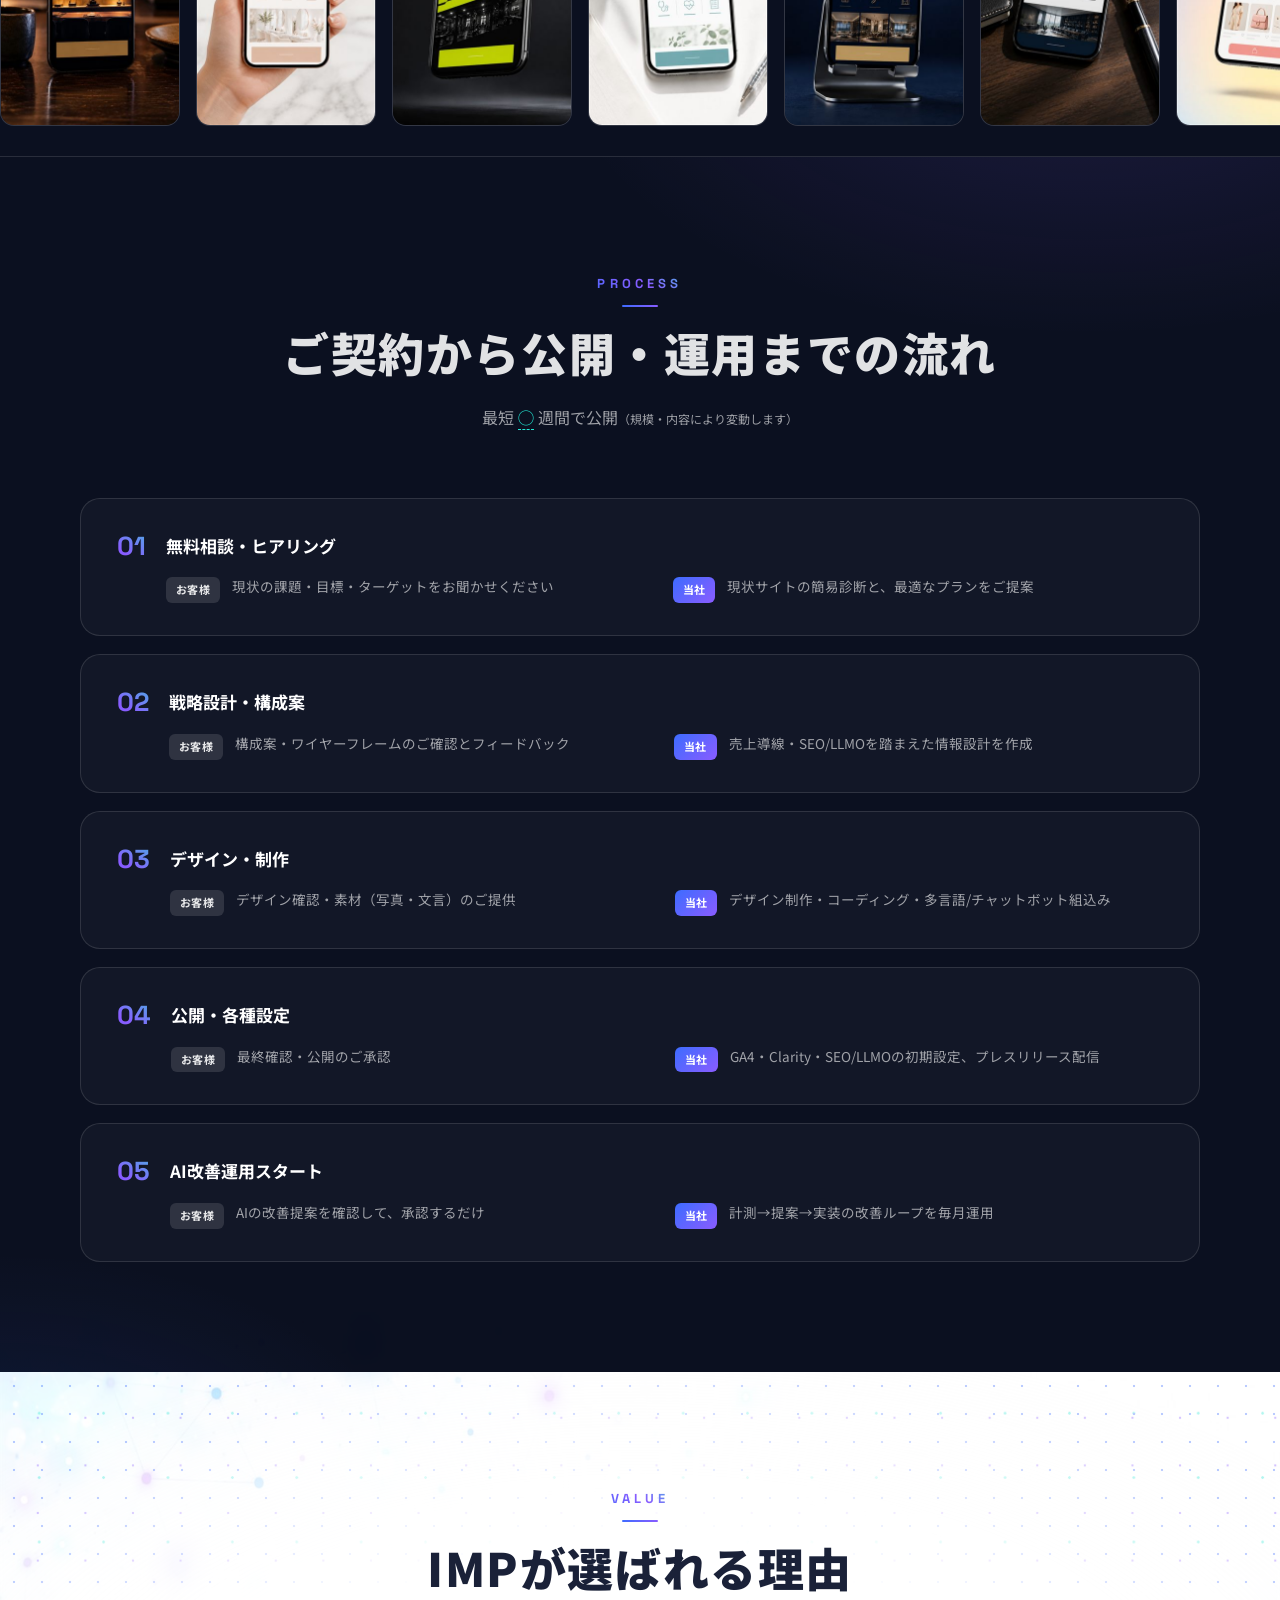
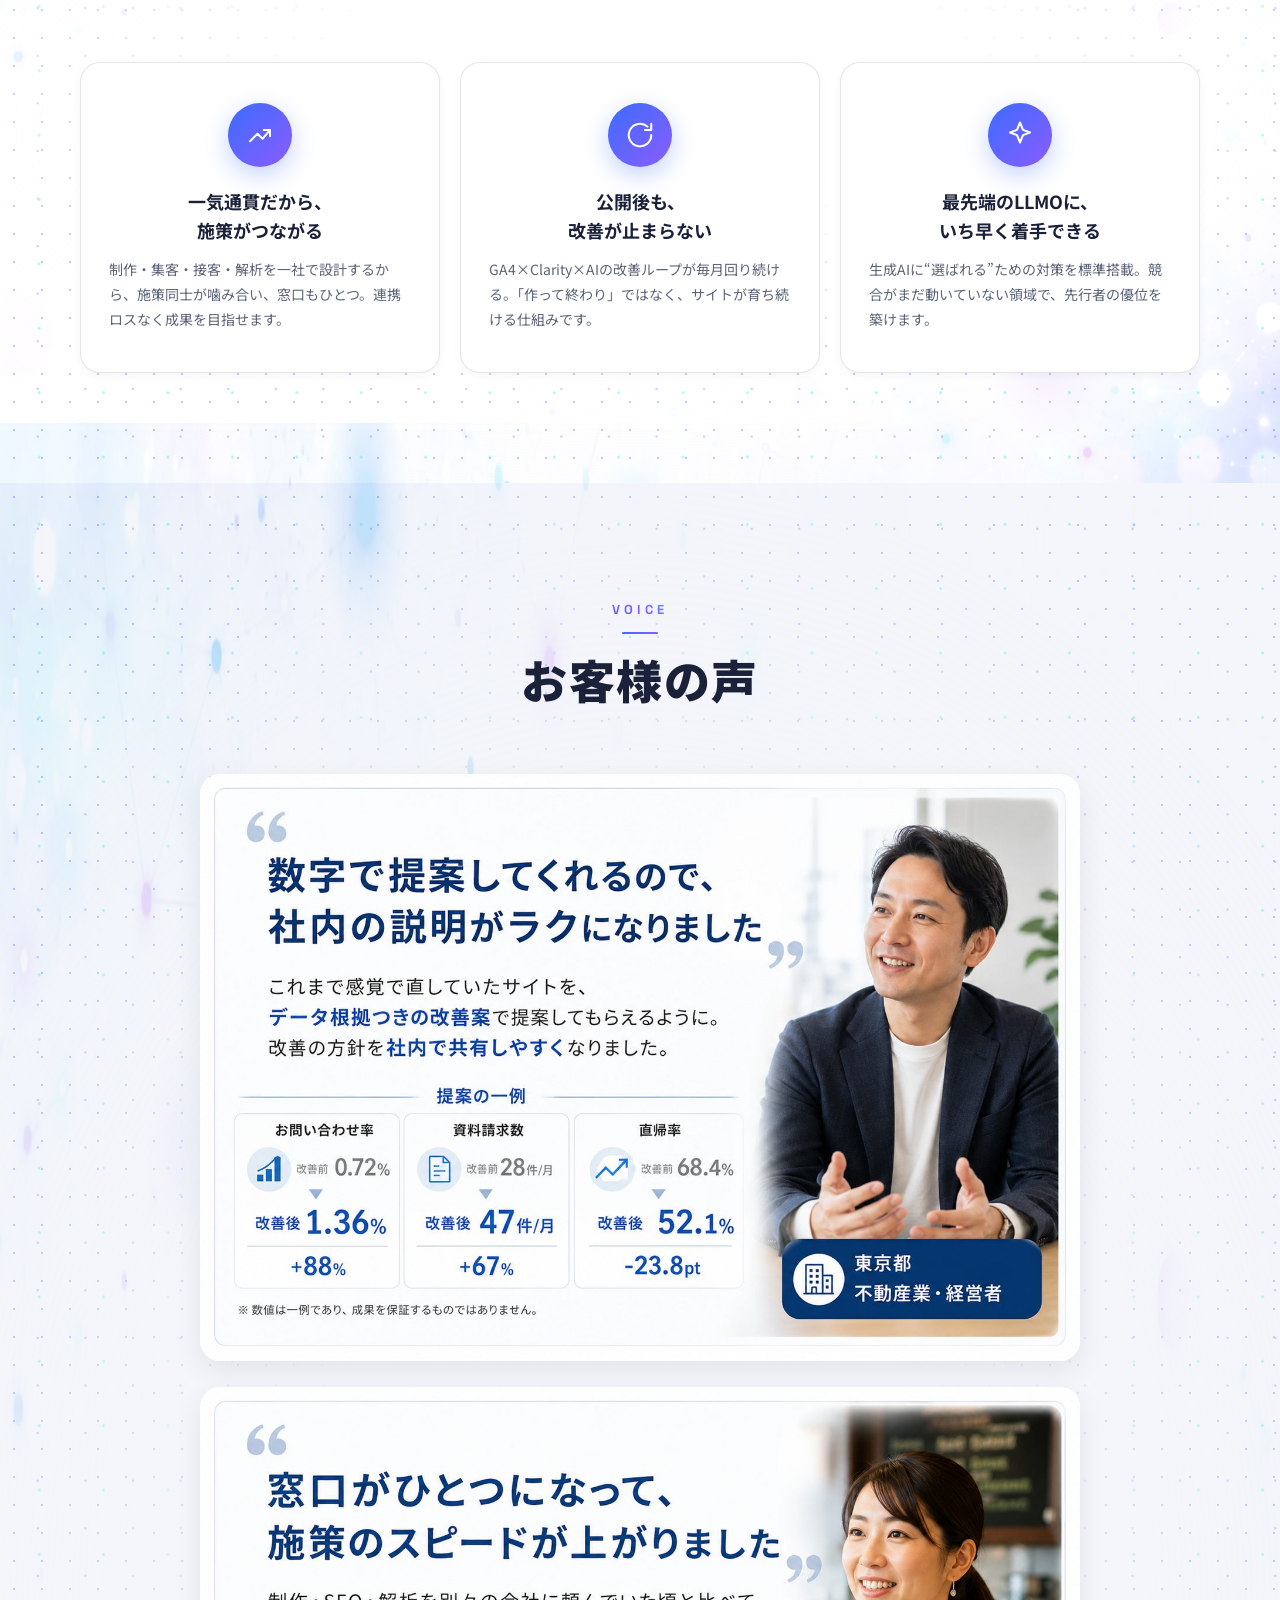
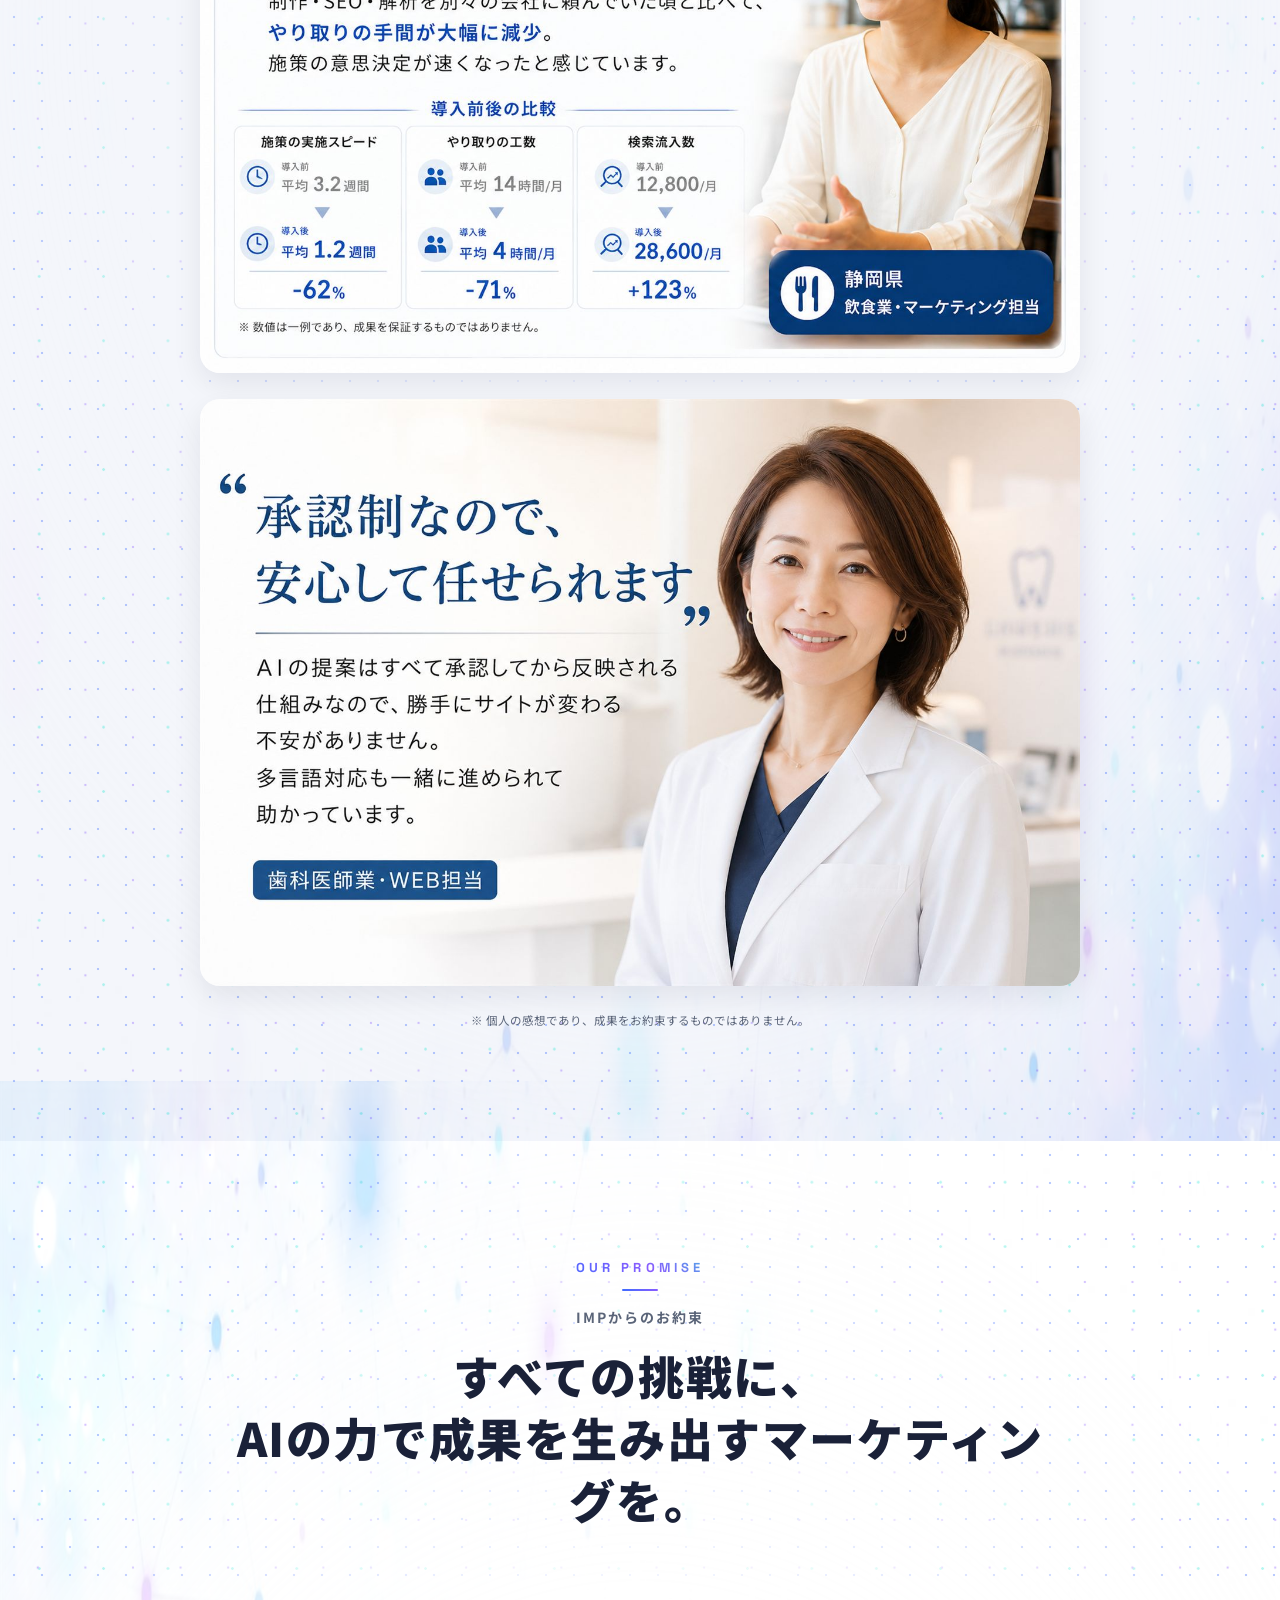
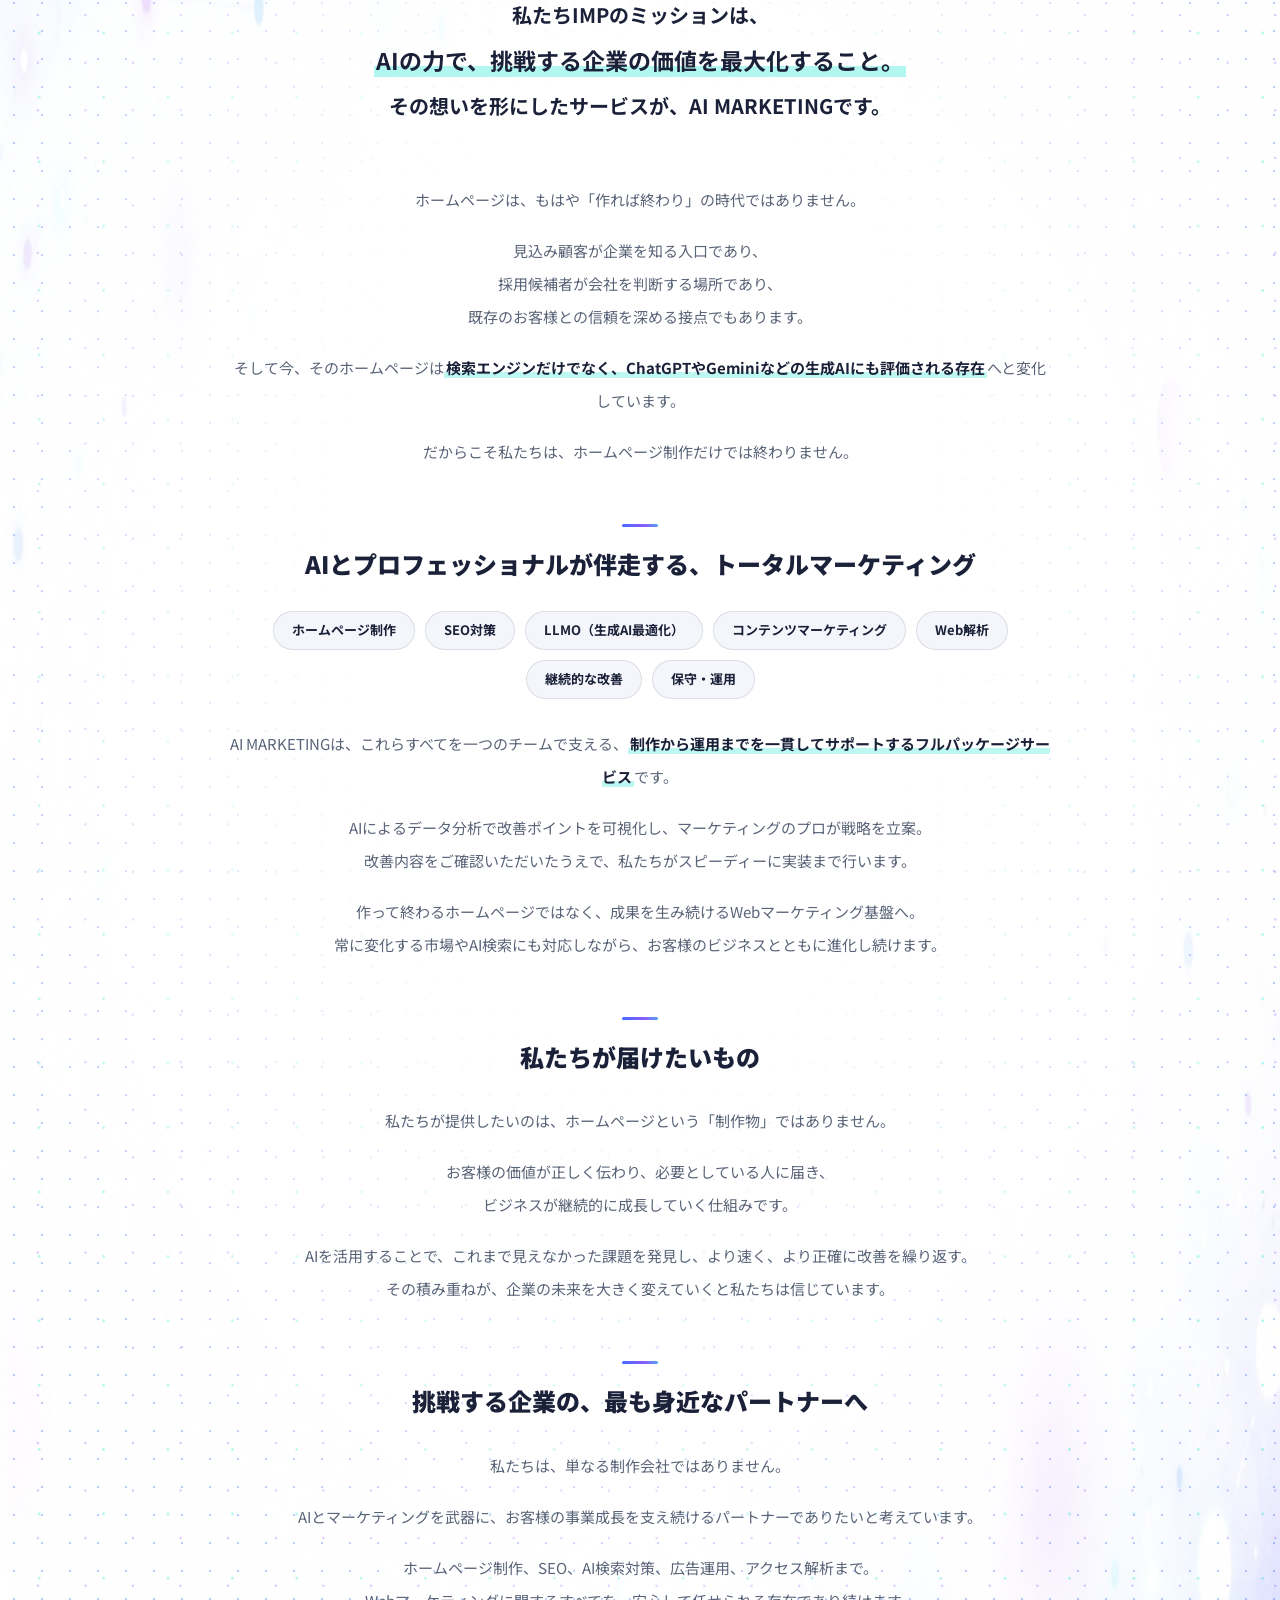
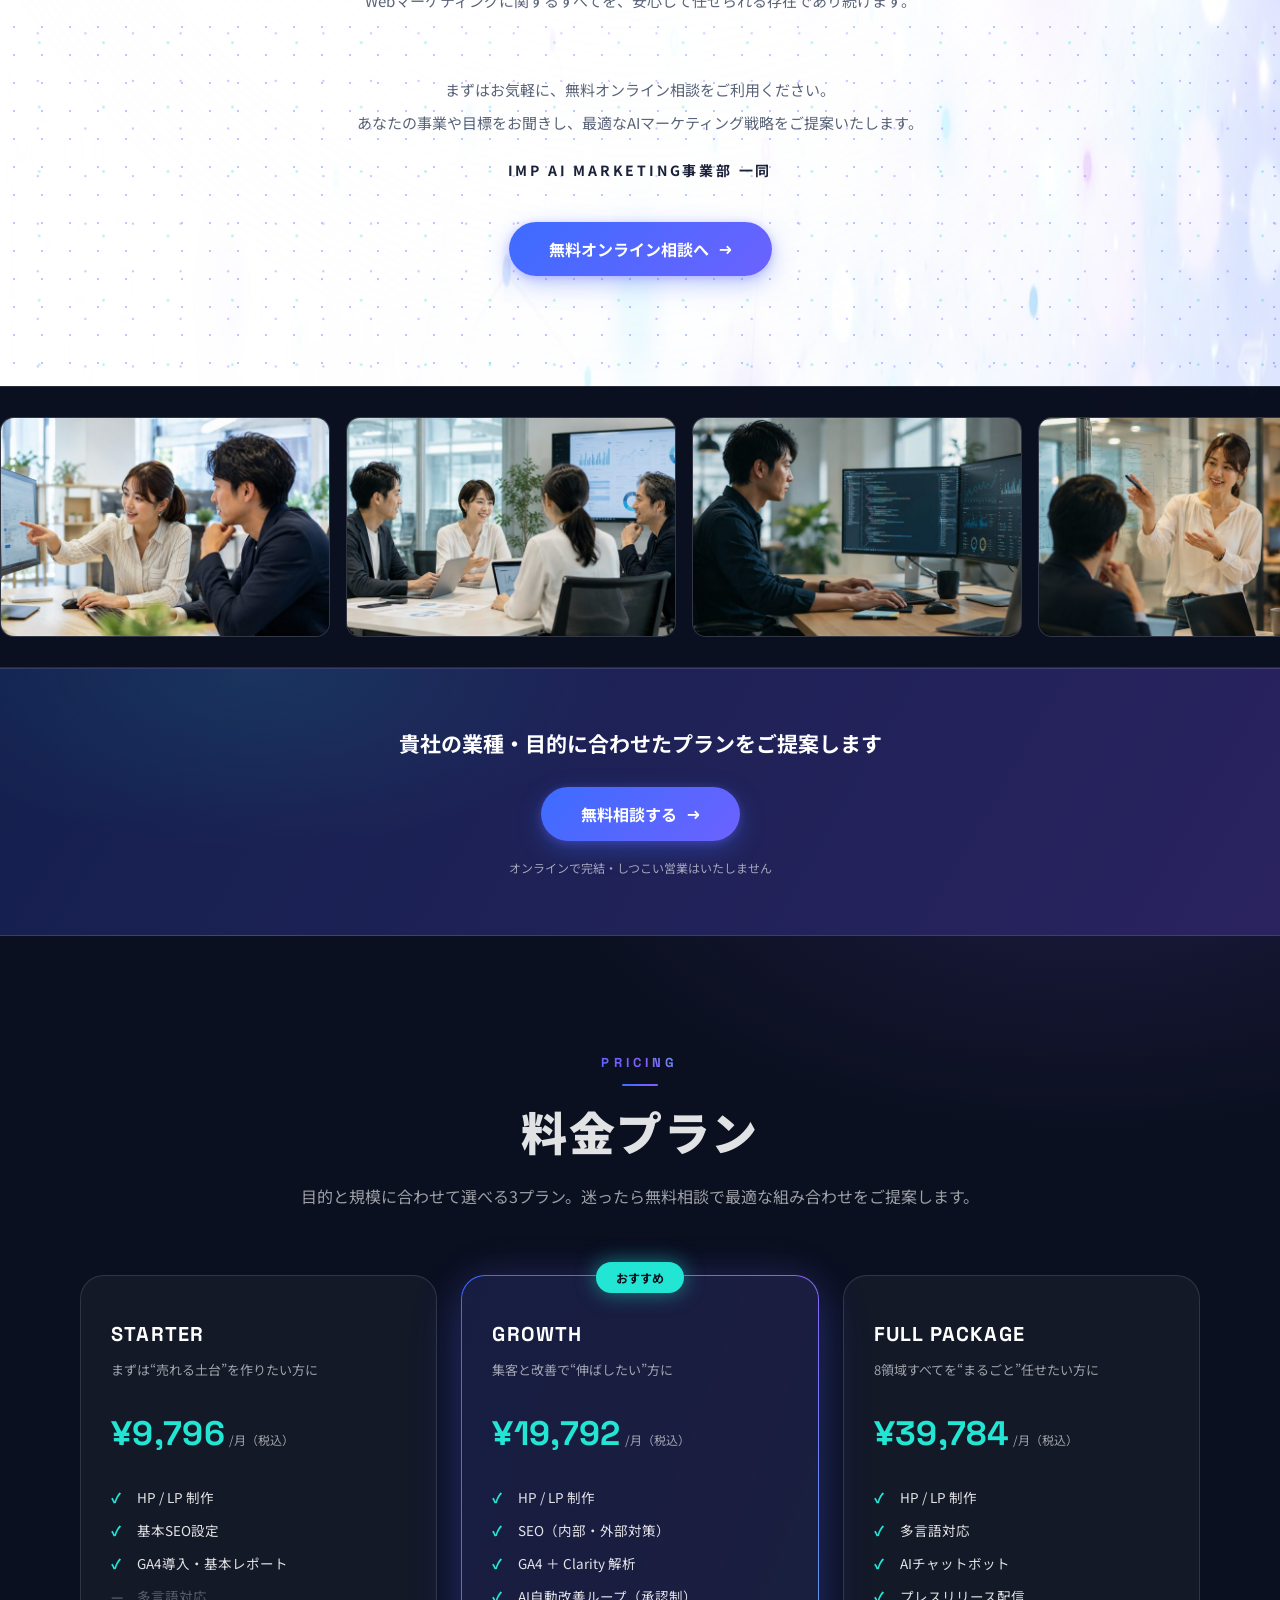
==== commit 57018130: "運営表記をIMPメディア事業部→DXソリューション事業部に変更（全8箇所） Co-Authored-By: Claude Fable 5 <noreply@anthropic.com>" ====
--- a/index.html
+++ b/index.html
@@ -62,7 +62,7 @@
         "logo": "https://imp-aicreat.com/images/logo.png",
         "description": "AIの力で挑戦する企業の価値を最大化する、AI自動マーケティングのフルパッケージサービス。",
         "slogan": "Keep improving. ― 改善に、終わりはない。",
-        "department": { "@type": "Organization", "name": "IMPメディア事業部" },
+        "department": { "@type": "Organization", "name": "DXソリューション事業部" },
         "contactPoint": {
           "@type": "ContactPoint",
           "contactType": "sales",
@@ -1158,7 +1158,7 @@
       <p class="footer__logo"><img src="images/logo.png" alt="IMP AI MARKETING" width="640" height="118" loading="lazy" decoding="async"></p>
       <p class="footer__tagline">Keep improving. ― 改善に、終わりはない。</p>
       <!-- TODO: 要確認（住所は未掲載。確定後に追記） -->
-      <p class="footer__company">運営会社：IMPメディア事業部<br>
+      <p class="footer__company">運営会社：DXソリューション事業部<br>
         TEL：<a href="tel:05055743220">050-5574-3220</a><br>
         Mail：<a href="mailto:support@imp-aicreat.com">support@imp-aicreat.com</a></p>
     </div>
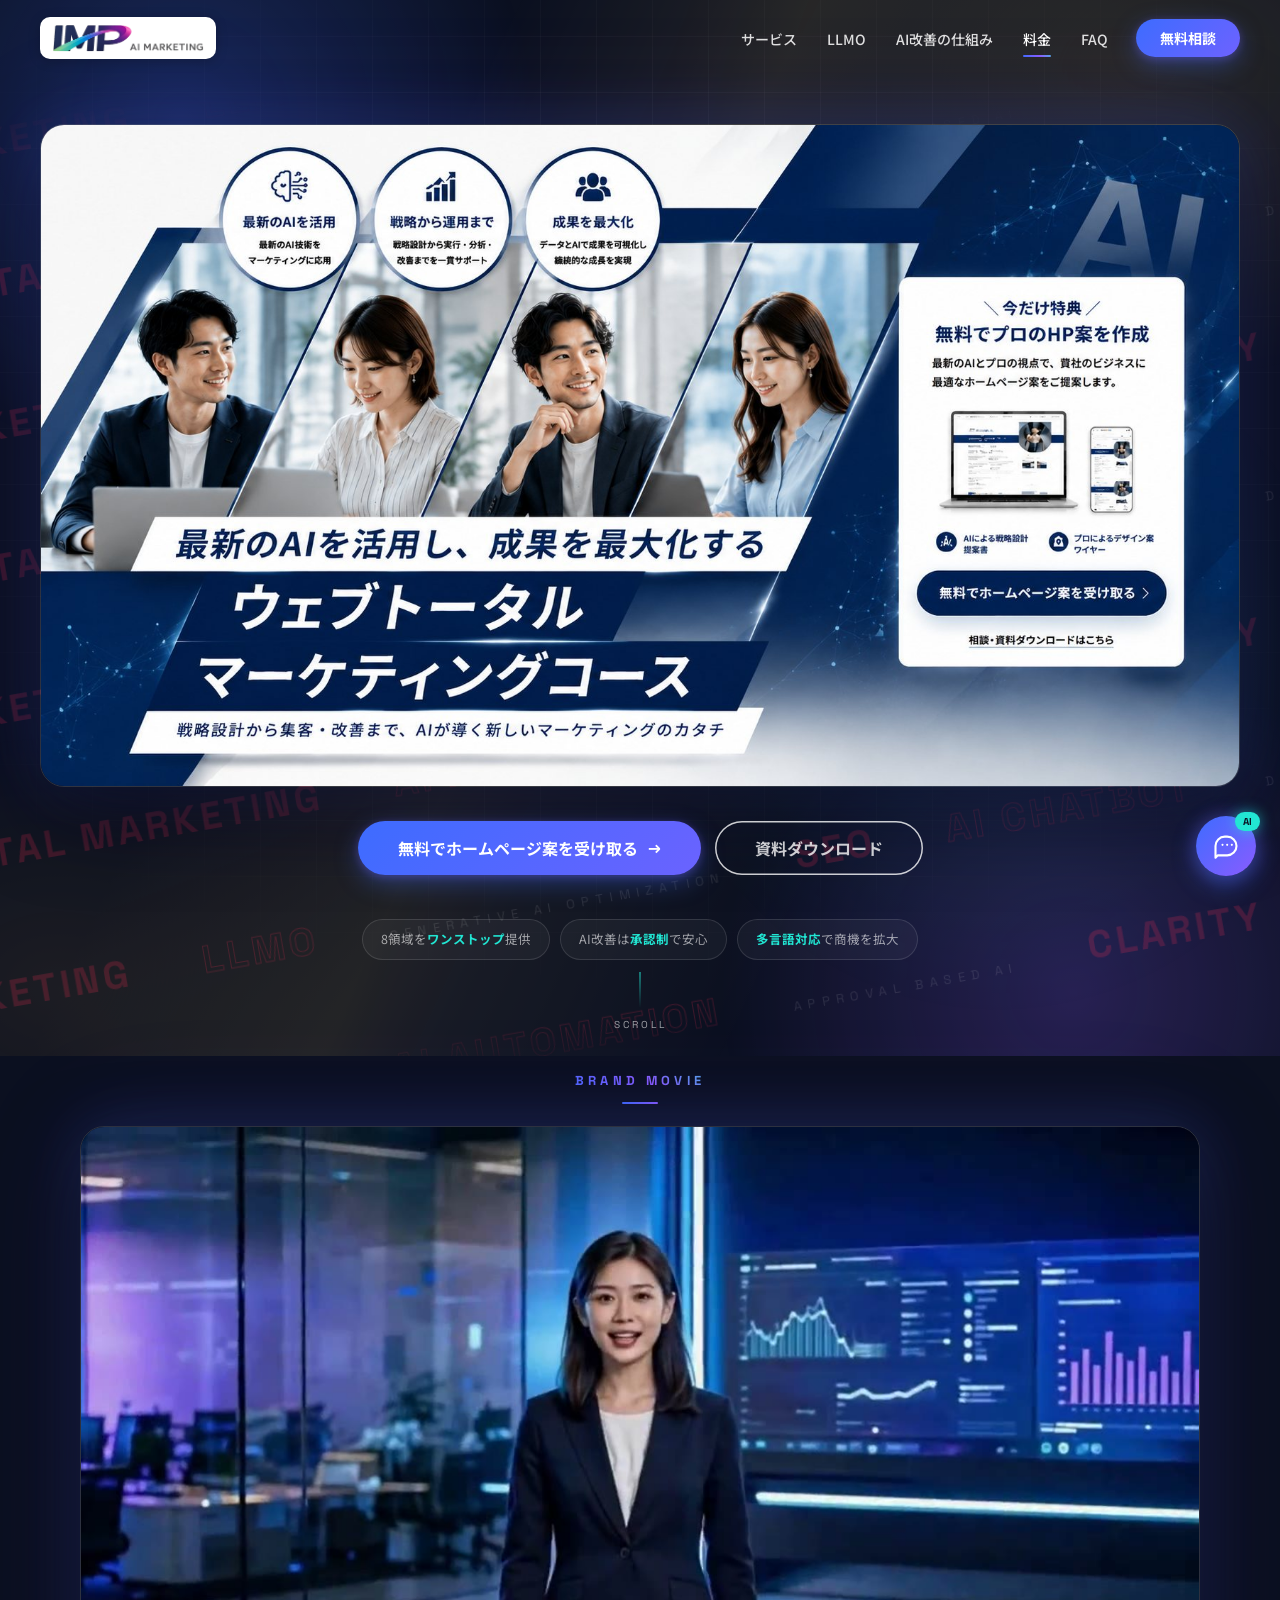
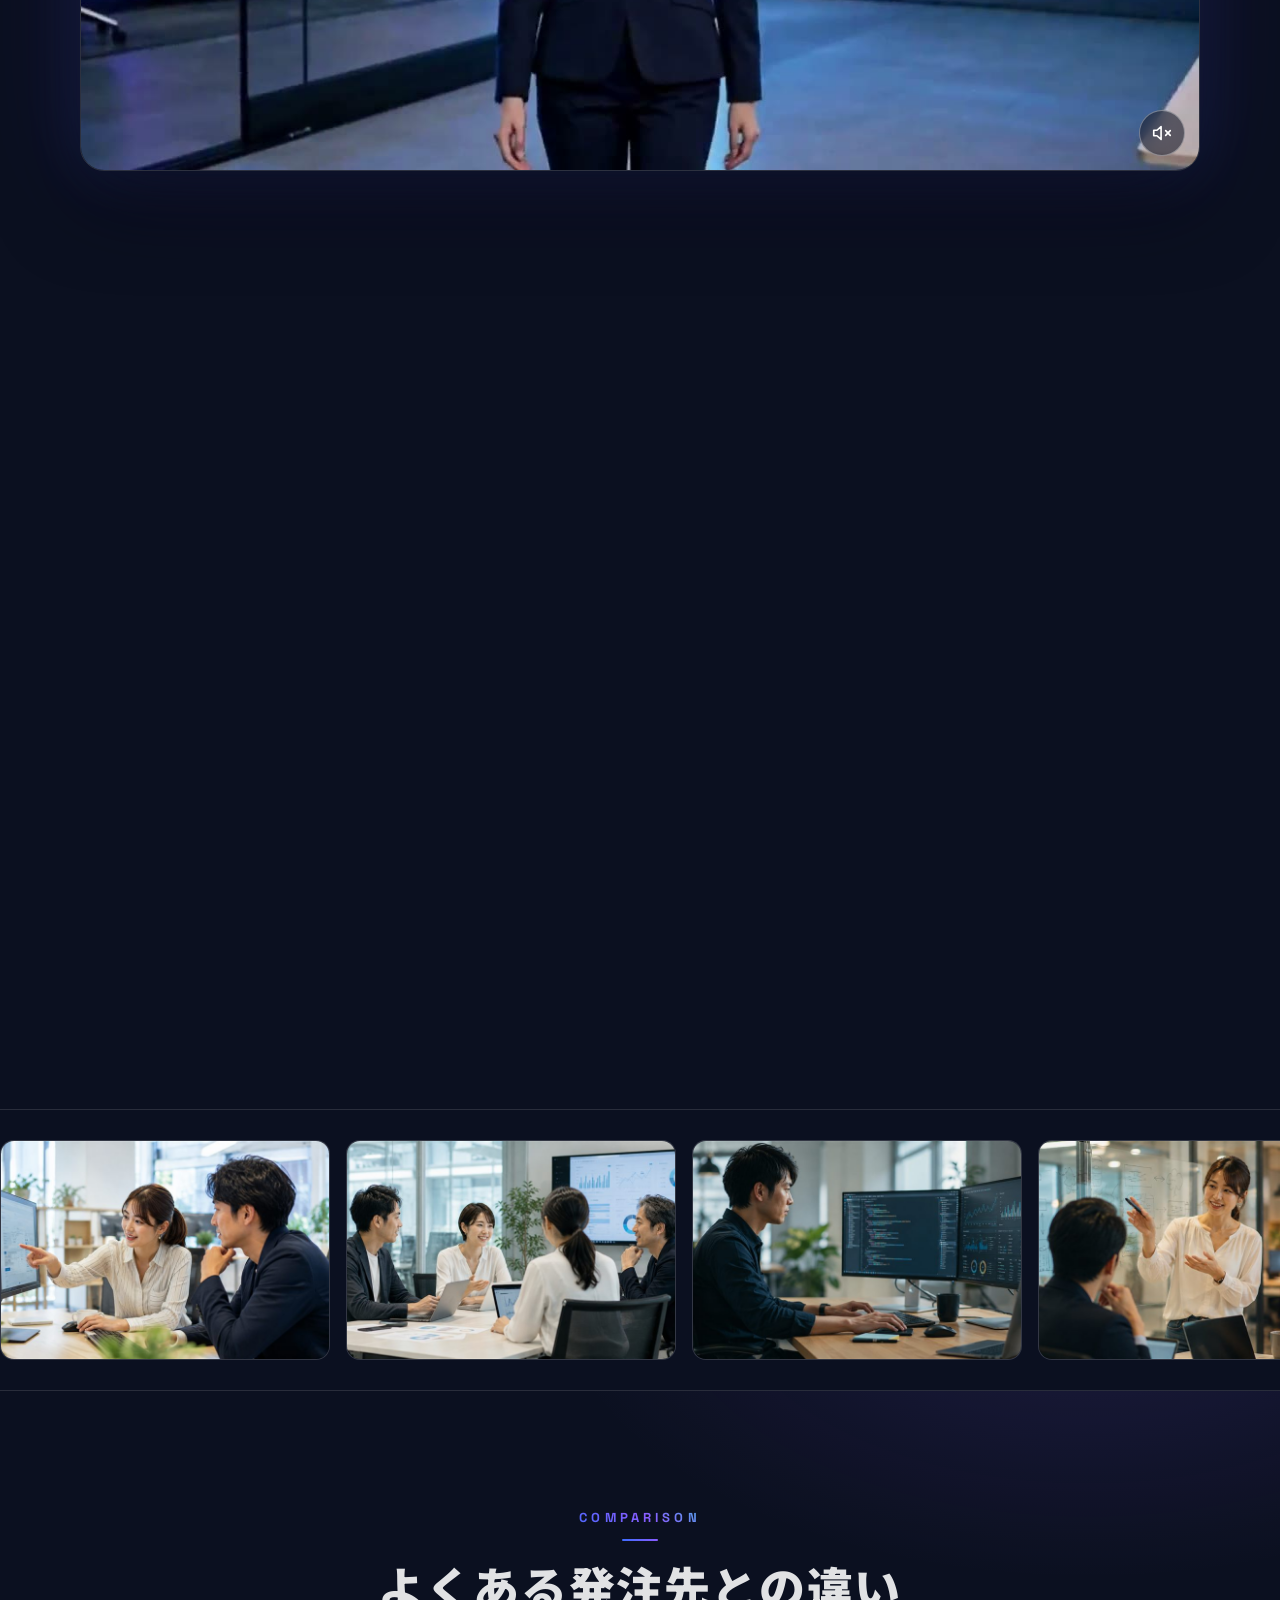
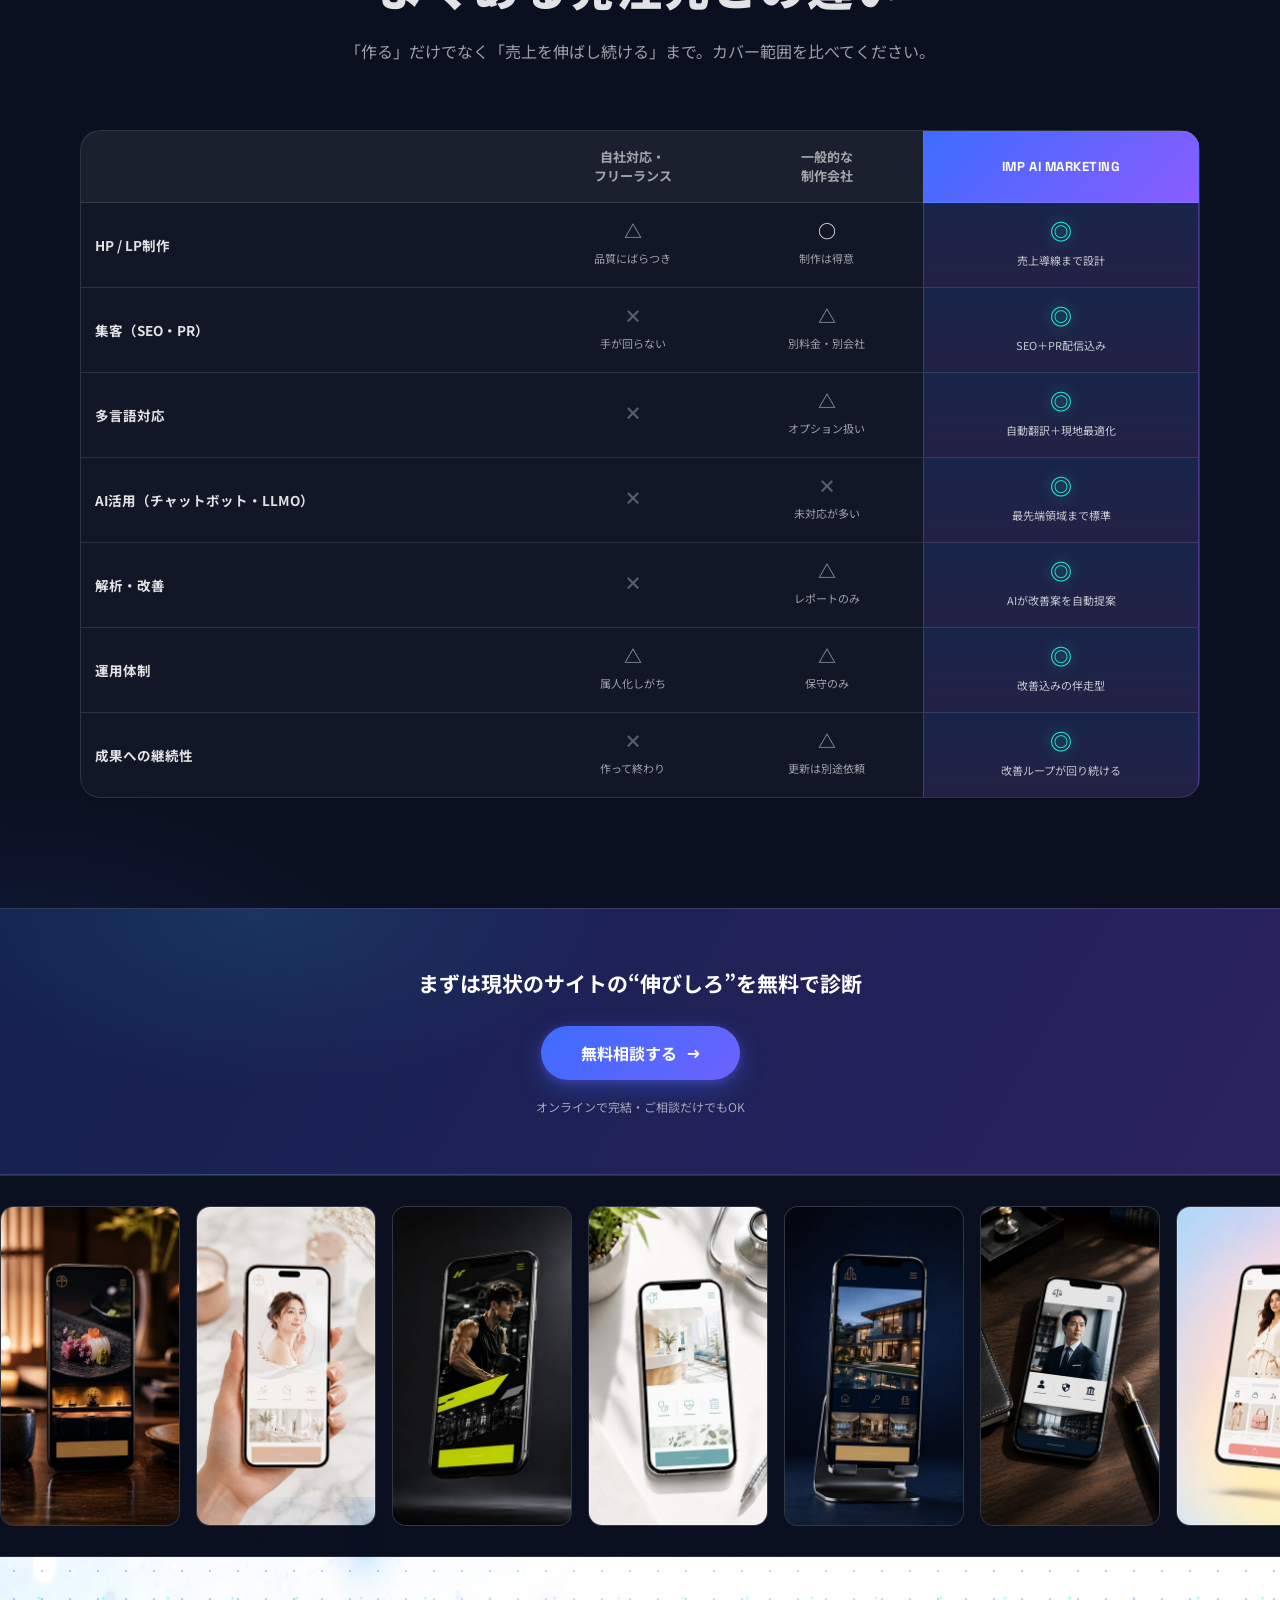
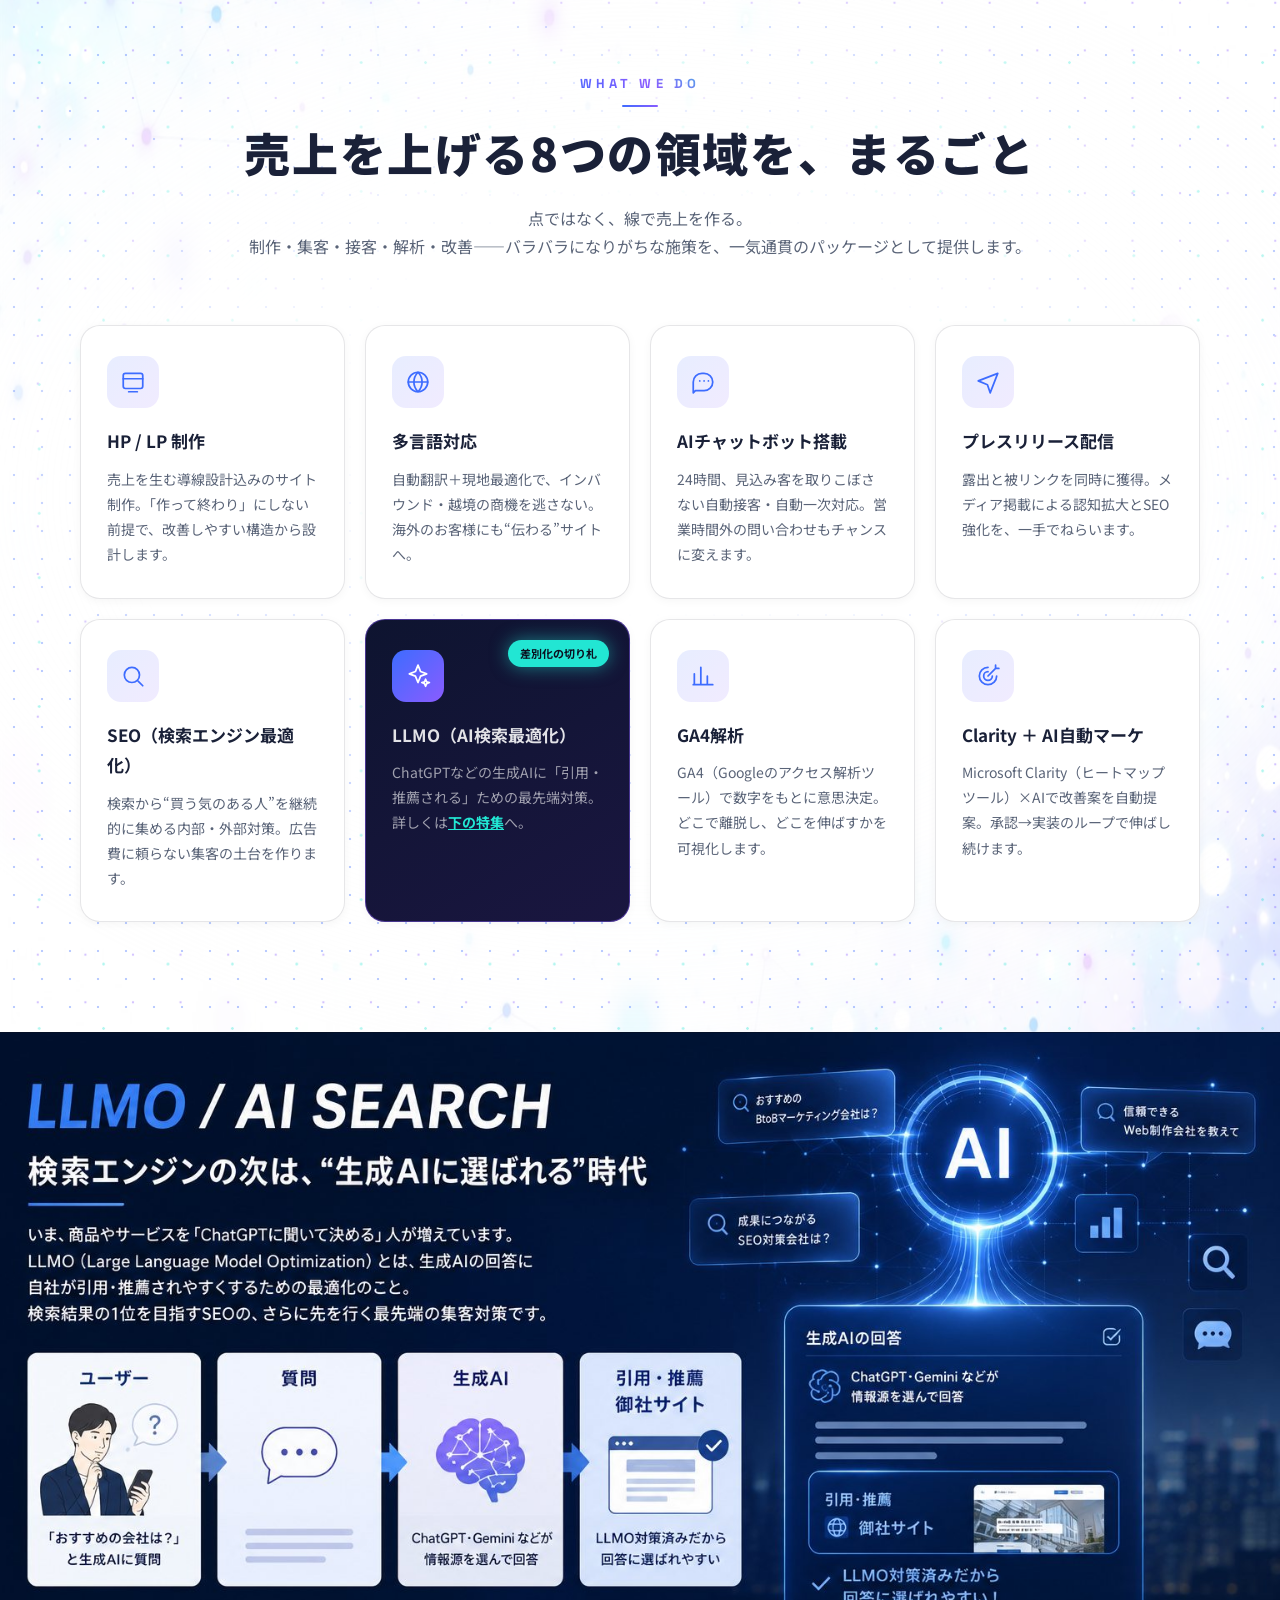
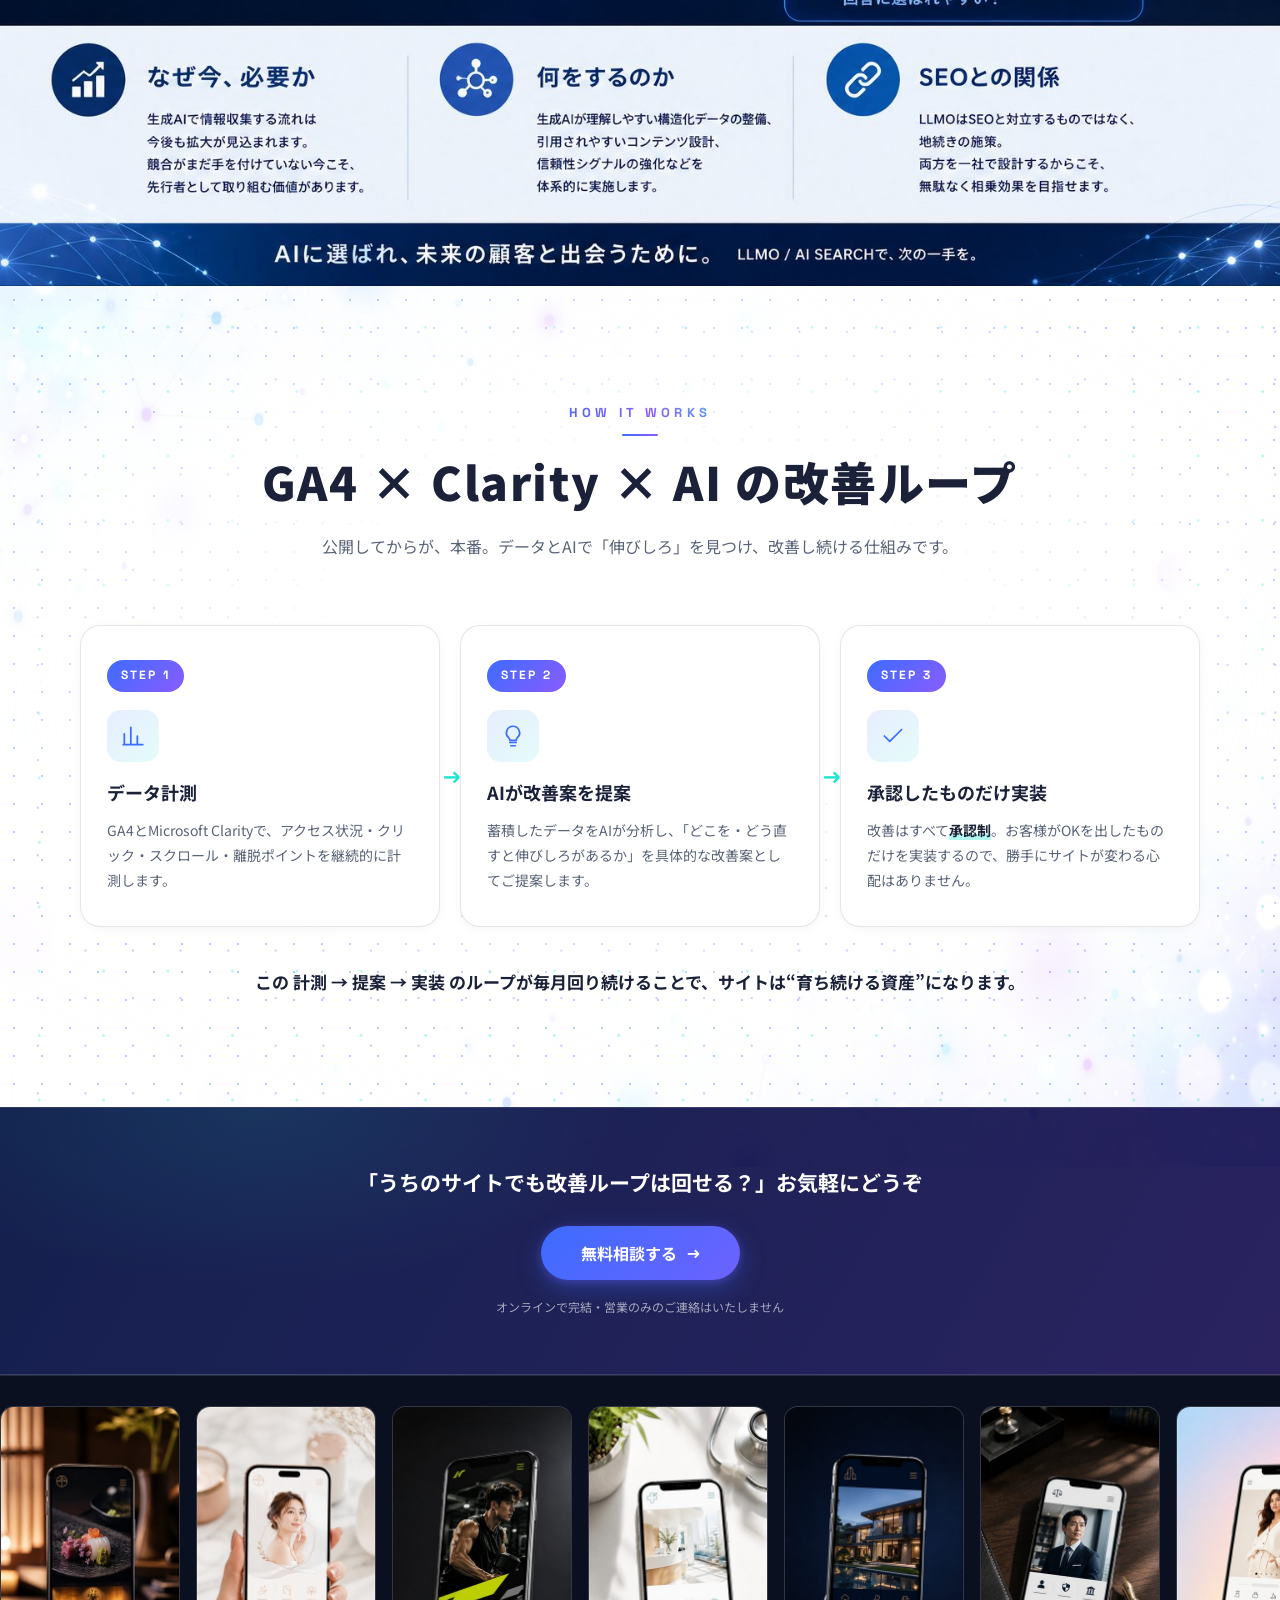
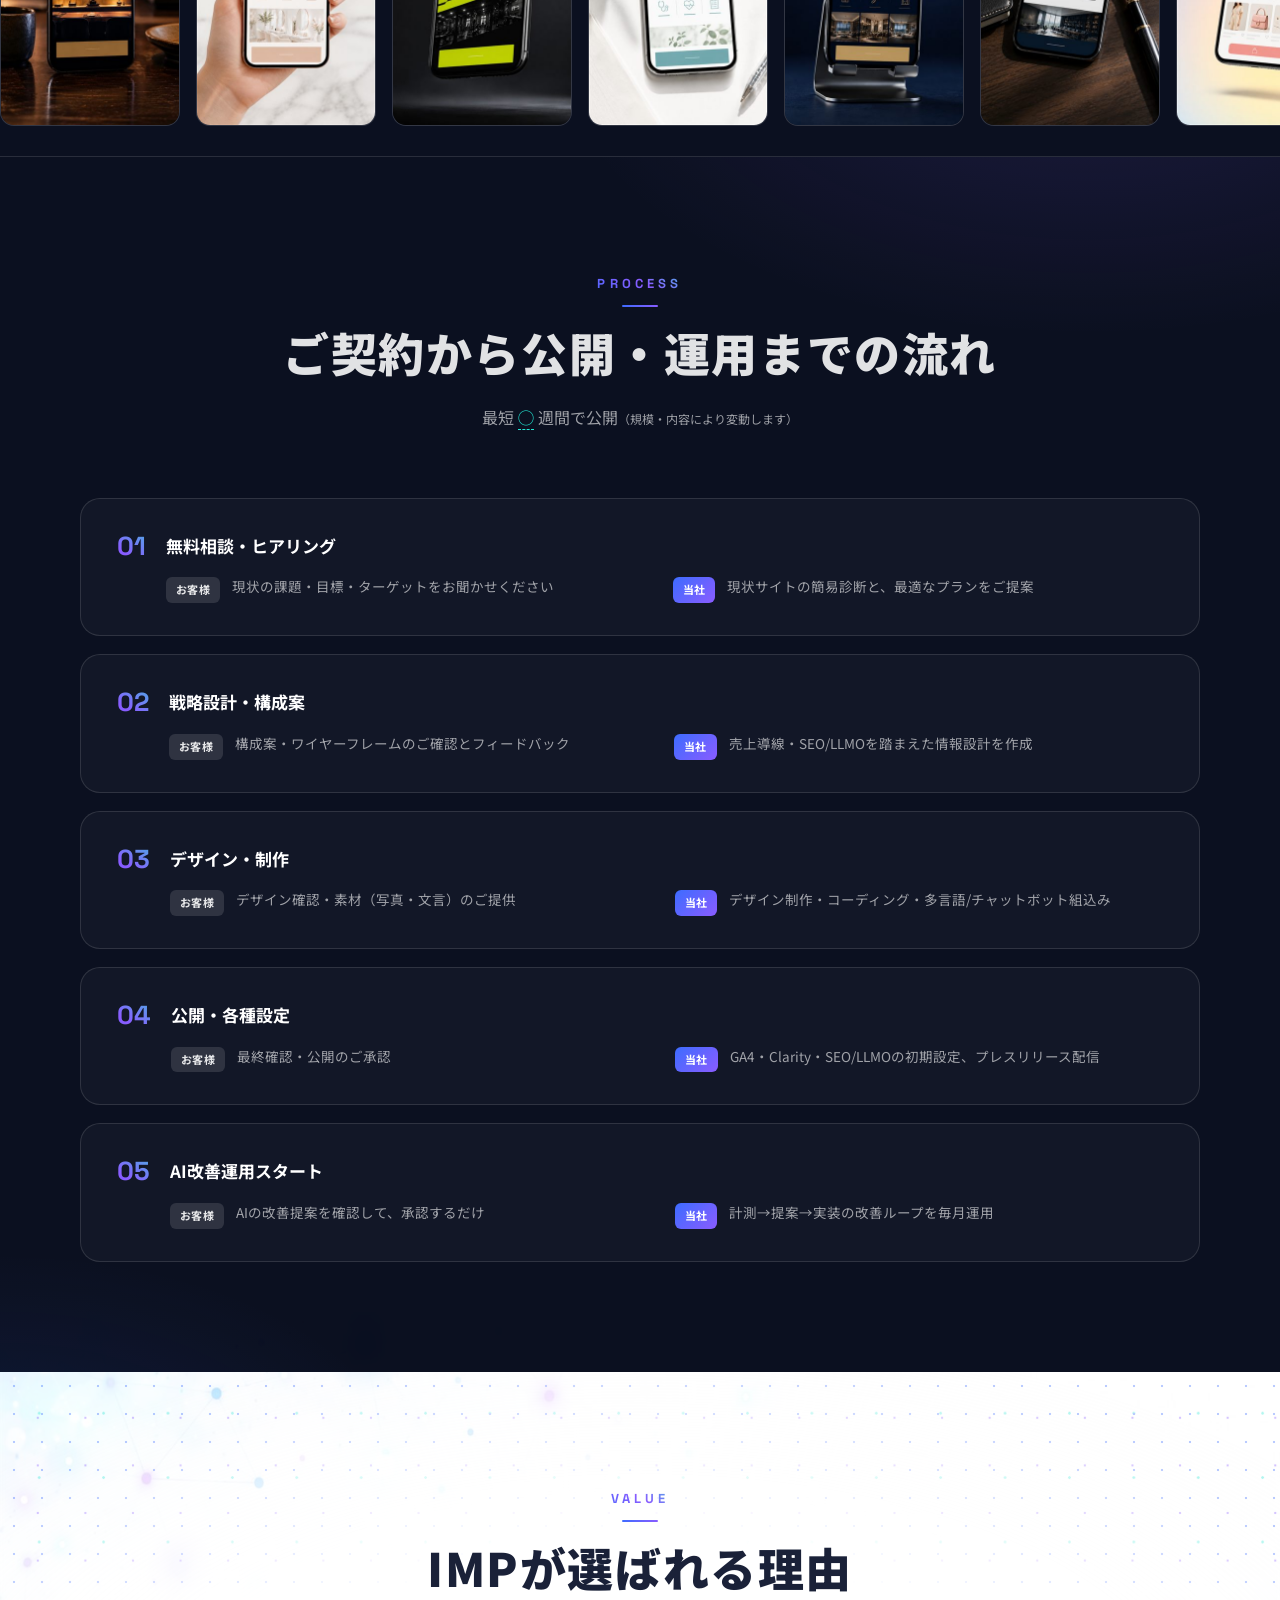
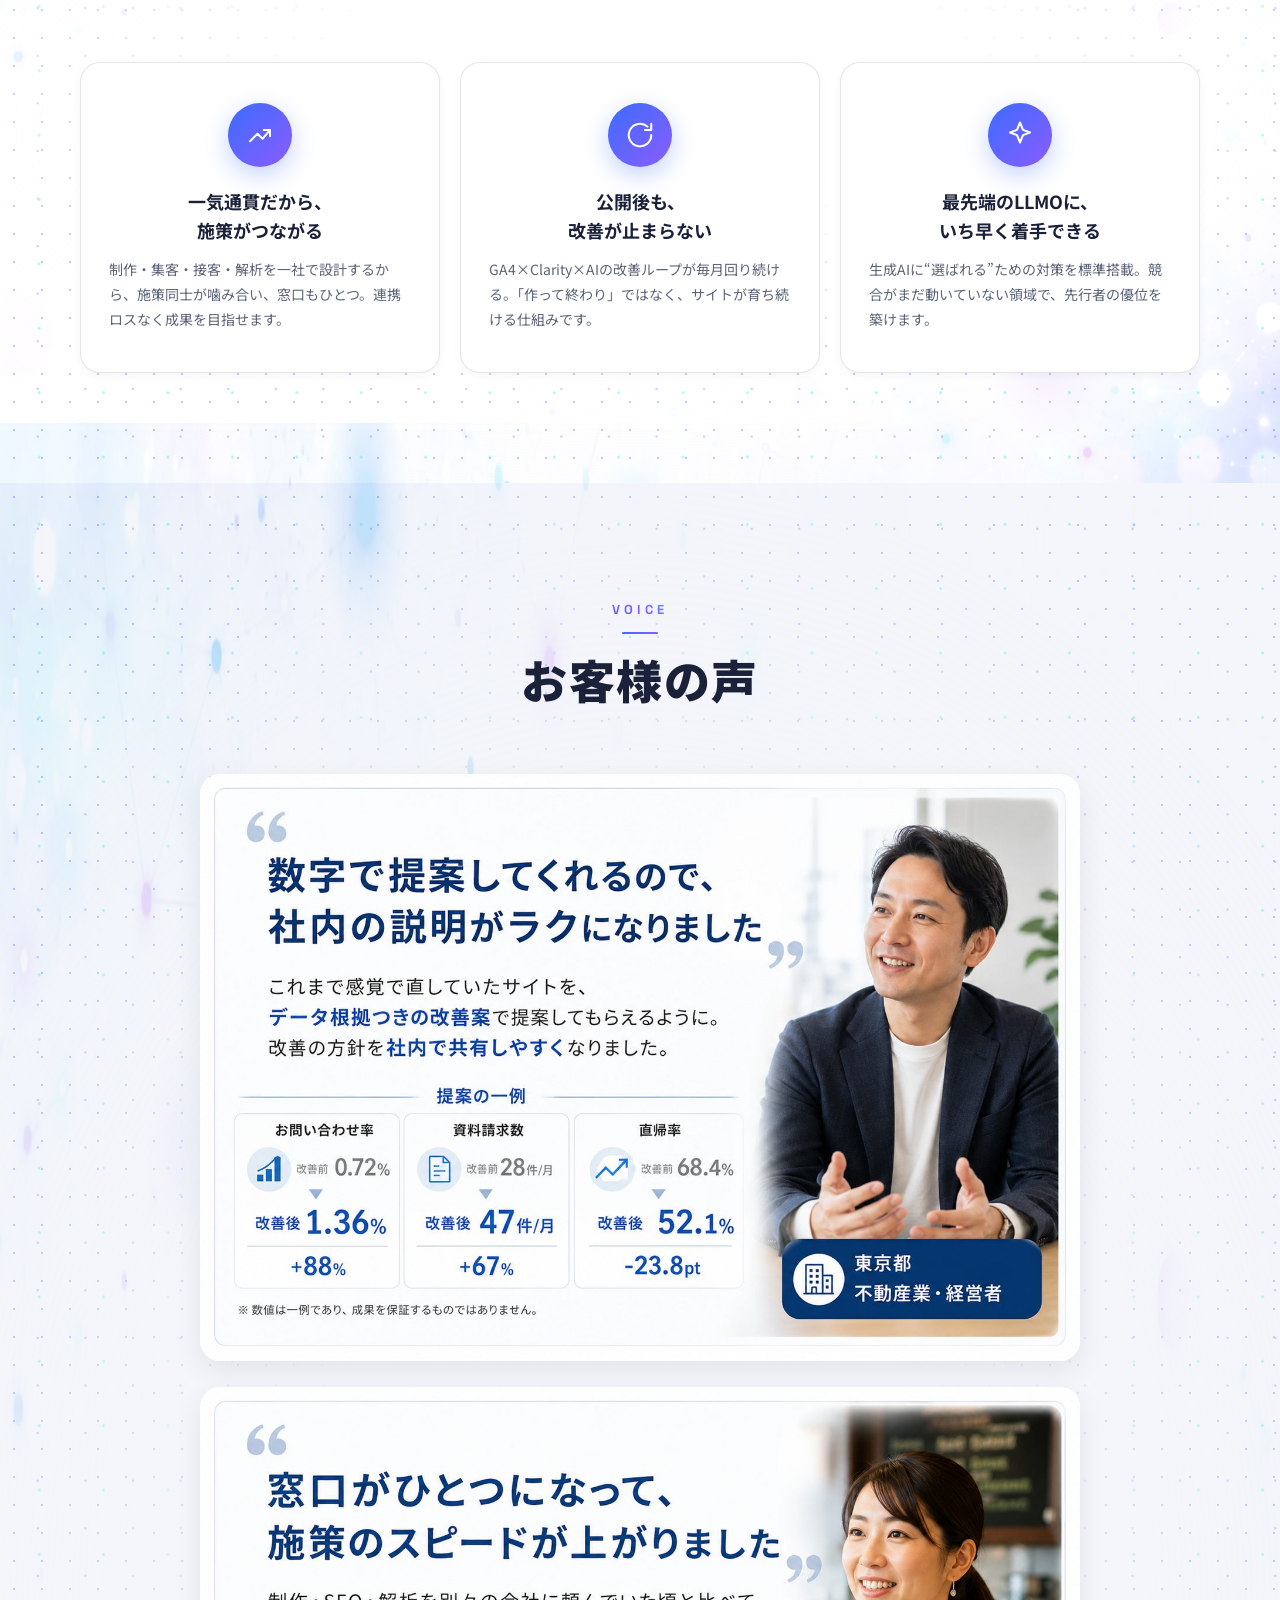
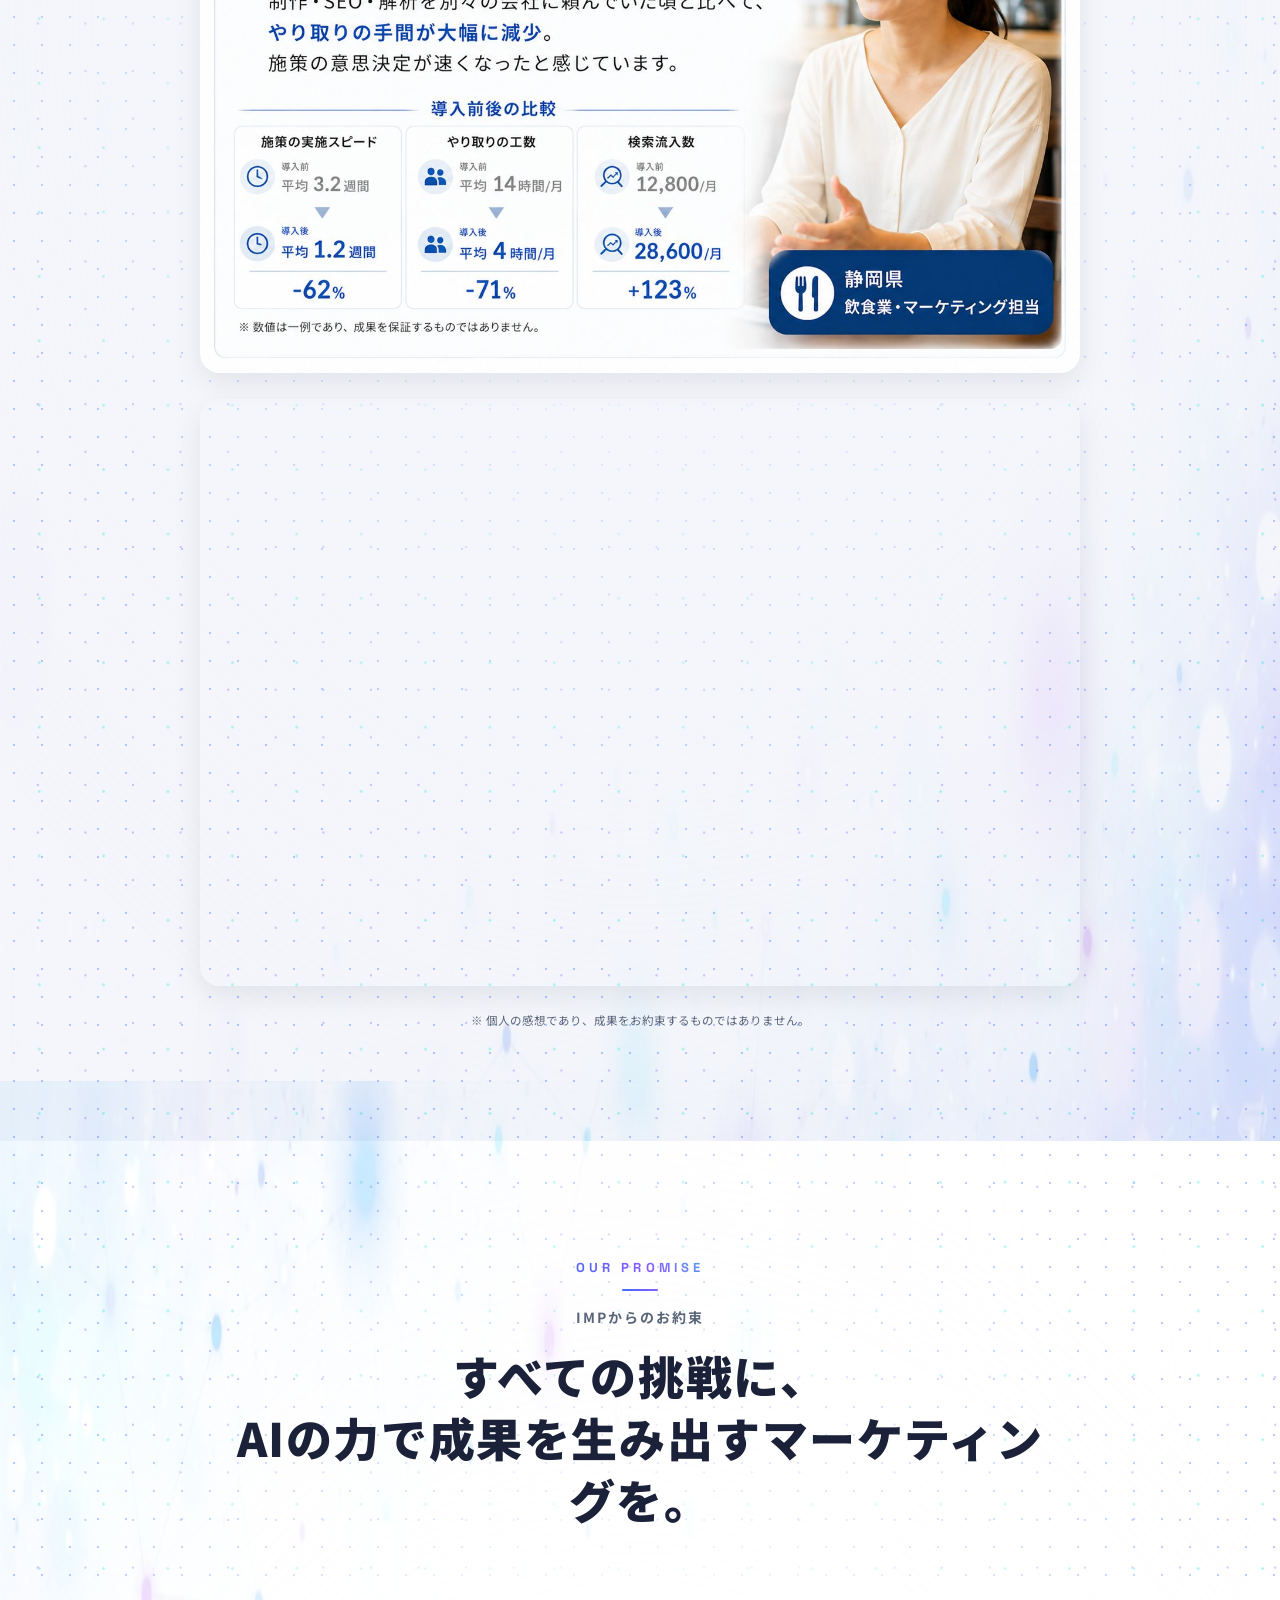
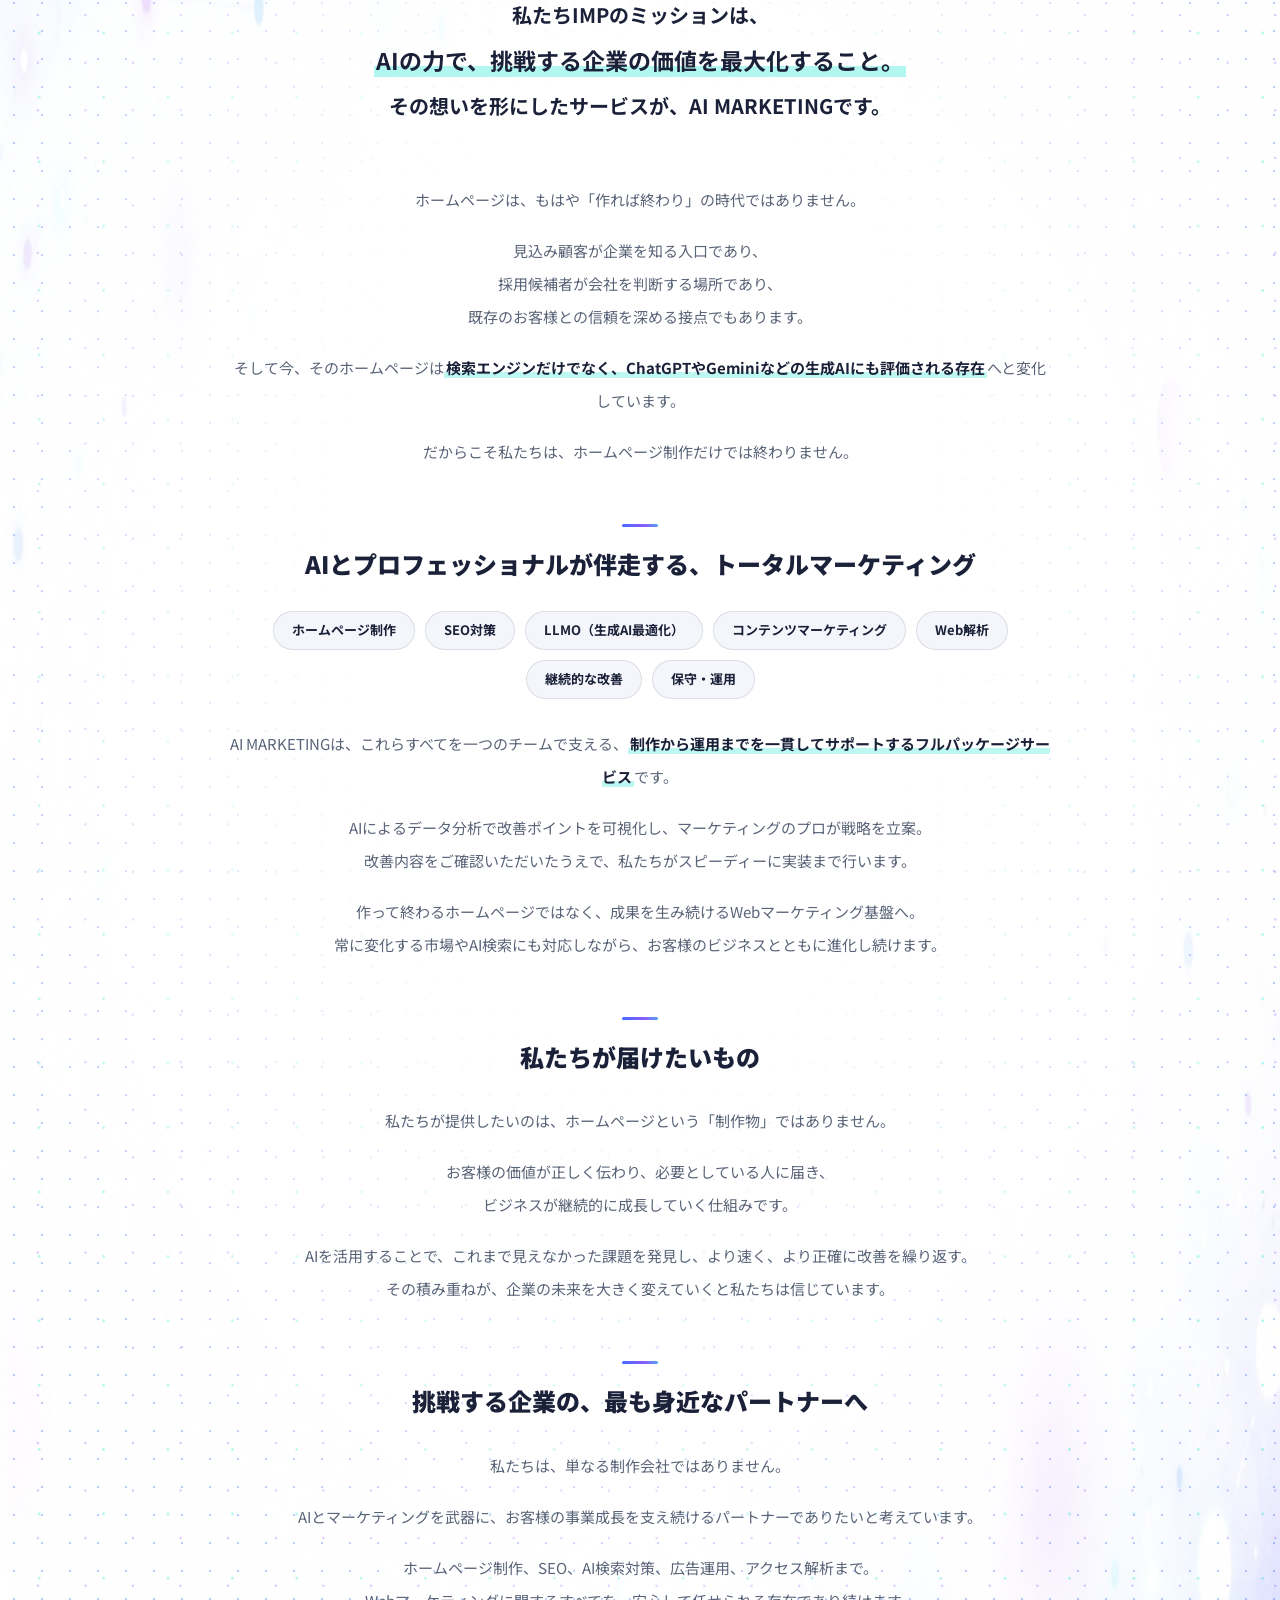
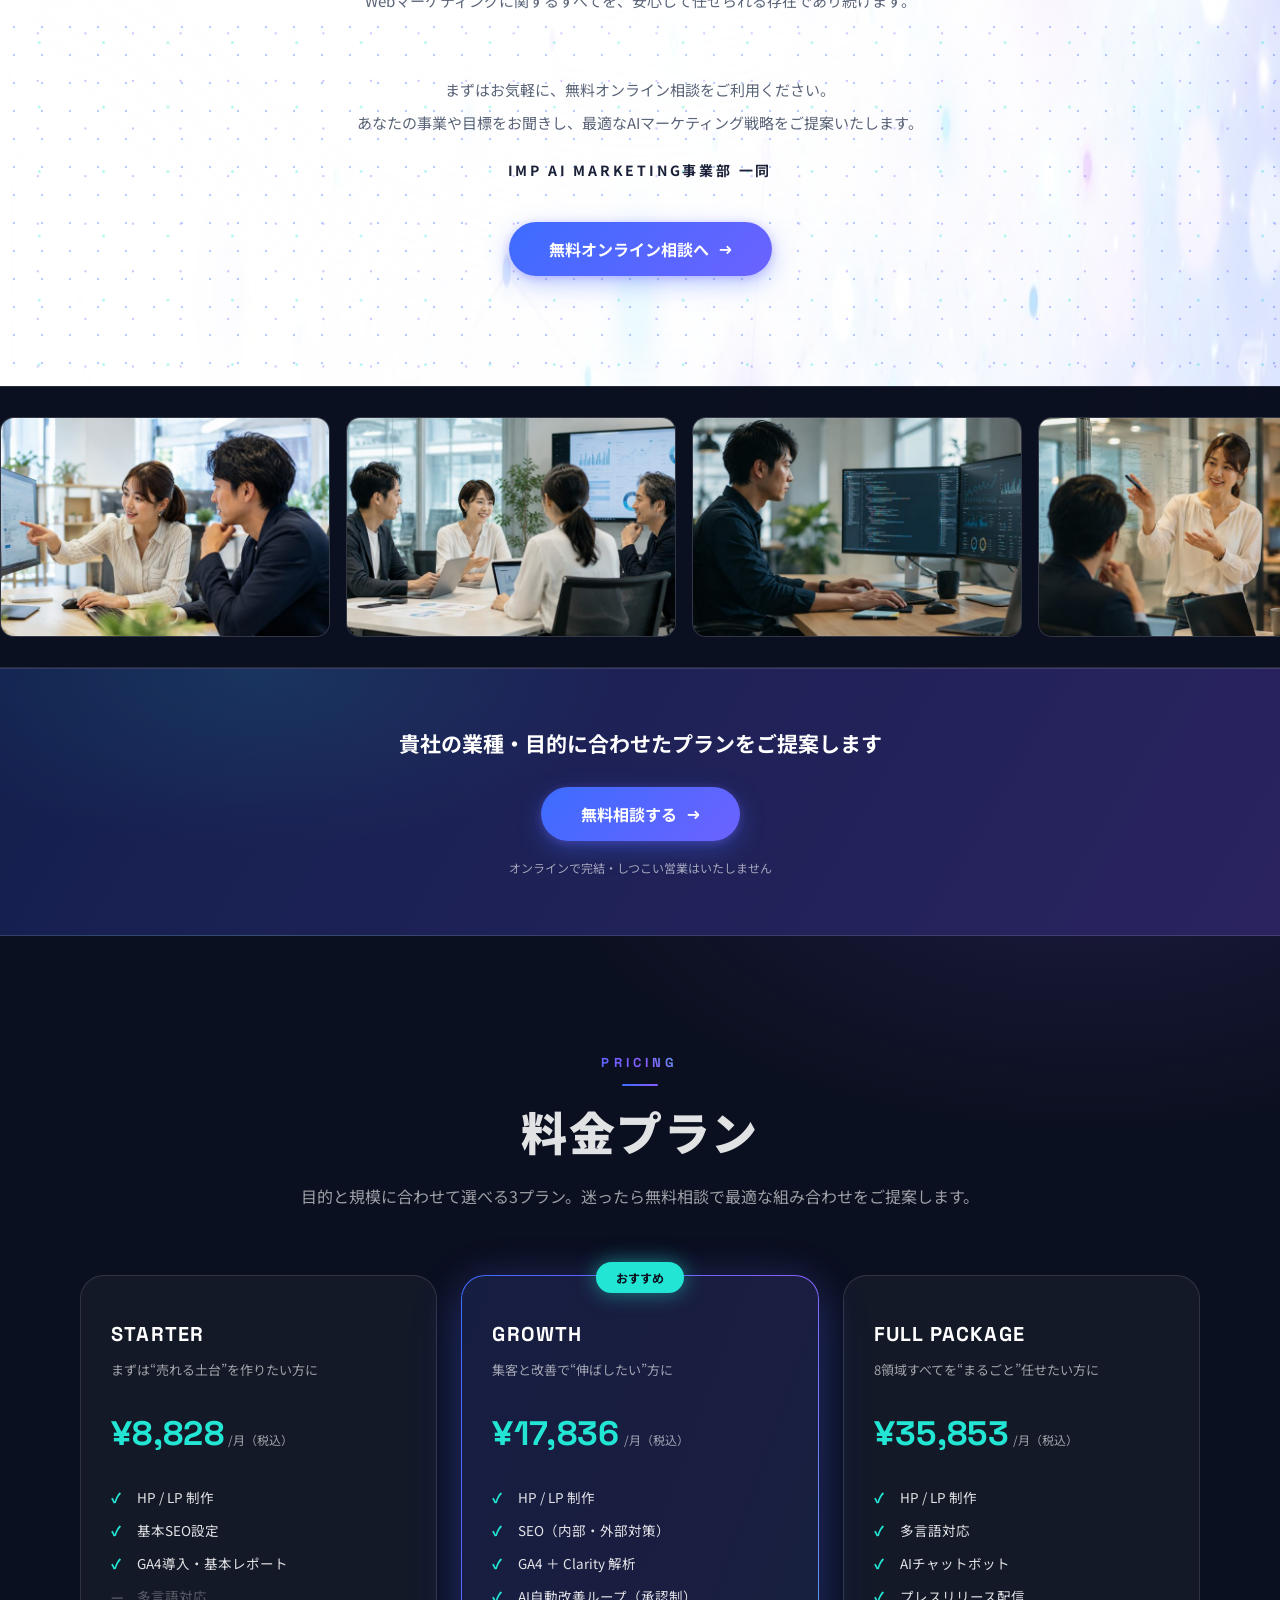
==== commit 1b5e5289: "会社情報を確定反映（YKエンタープライズ株式会社・所在地・TEL・設立・資本金）＋会社概要ページ新設 Co-Authored-By: Claude Fable 5 <noreply@anthropic" ====
--- a/index.html
+++ b/index.html
@@ -62,7 +62,21 @@
         "logo": "https://imp-aicreat.com/images/logo.png",
         "description": "AIの力で挑戦する企業の価値を最大化する、AI自動マーケティングのフルパッケージサービス。",
         "slogan": "Keep improving. ― 改善に、終わりはない。",
-        "department": { "@type": "Organization", "name": "DXソリューション事業部" },
+        "parentOrganization": {
+          "@type": "Organization",
+          "name": "YKエンタープライズ株式会社",
+          "department": { "@type": "Organization", "name": "DXソリューション事業部" },
+          "foundingDate": "2026-06",
+          "telephone": "+81-49-214-6543",
+          "address": {
+            "@type": "PostalAddress",
+            "postalCode": "350-0056",
+            "addressRegion": "埼玉県",
+            "addressLocality": "川越市",
+            "streetAddress": "松江町1丁目5-5",
+            "addressCountry": "JP"
+          }
+        },
         "contactPoint": {
           "@type": "ContactPoint",
           "contactType": "sales",
@@ -1157,8 +1171,8 @@
     <div class="footer__brand">
       <p class="footer__logo"><img src="images/logo.png" alt="IMP AI MARKETING" width="640" height="118" loading="lazy" decoding="async"></p>
       <p class="footer__tagline">Keep improving. ― 改善に、終わりはない。</p>
-      <!-- TODO: 要確認（住所は未掲載。確定後に追記） -->
-      <p class="footer__company">運営会社：DXソリューション事業部<br>
+      <p class="footer__company">運営会社：YKエンタープライズ株式会社（DXソリューション事業部）<br>
+        〒350-0056 埼玉県川越市松江町1丁目5-5<br>
         TEL：<a href="tel:05055743220">050-5574-3220</a><br>
         Mail：<a href="mailto:support@imp-aicreat.com">support@imp-aicreat.com</a></p>
     </div>
@@ -1179,6 +1193,7 @@
   </div>
   <div class="footer__bottom">
     <div class="footer__legal">
+      <a href="company.html">会社概要</a>
       <a href="privacy.html">プライバシーポリシー</a>
       <a href="tokushoho.html">特定商取引法に基づく表記</a>
     </div>
